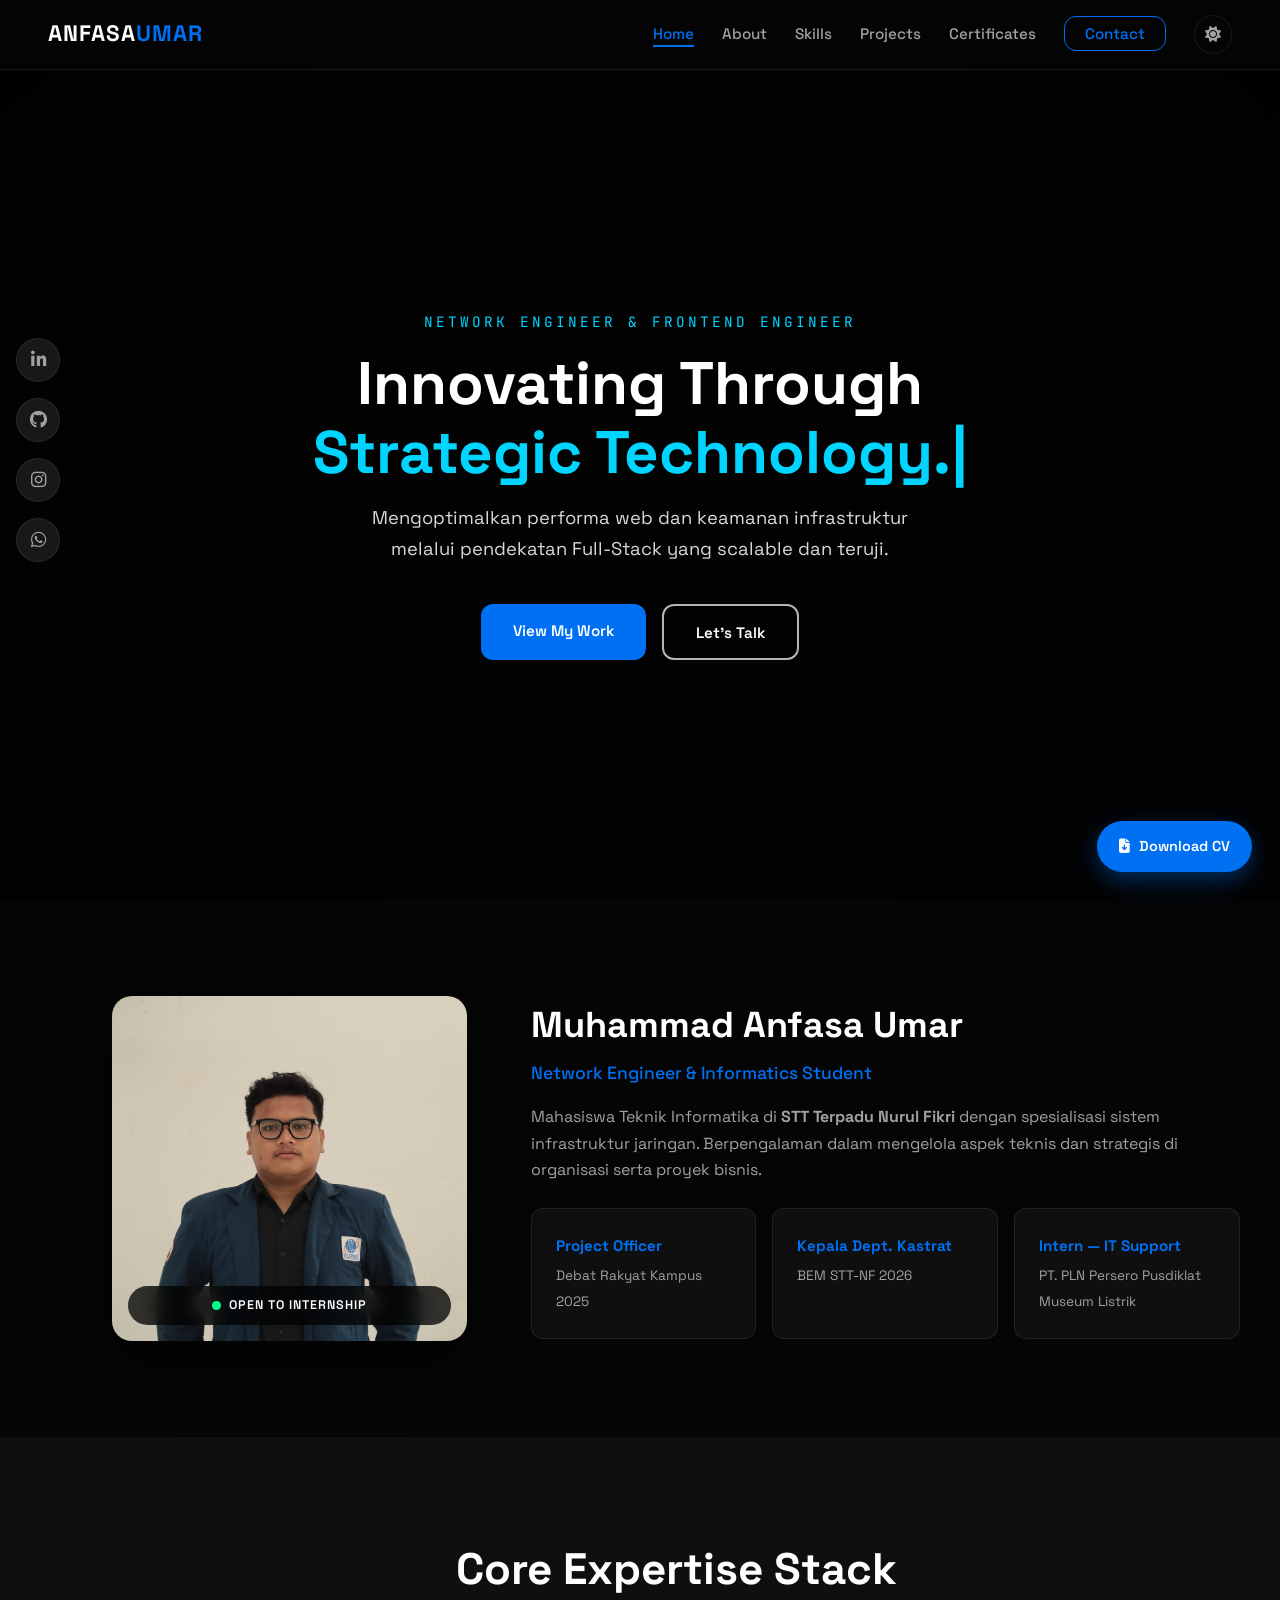
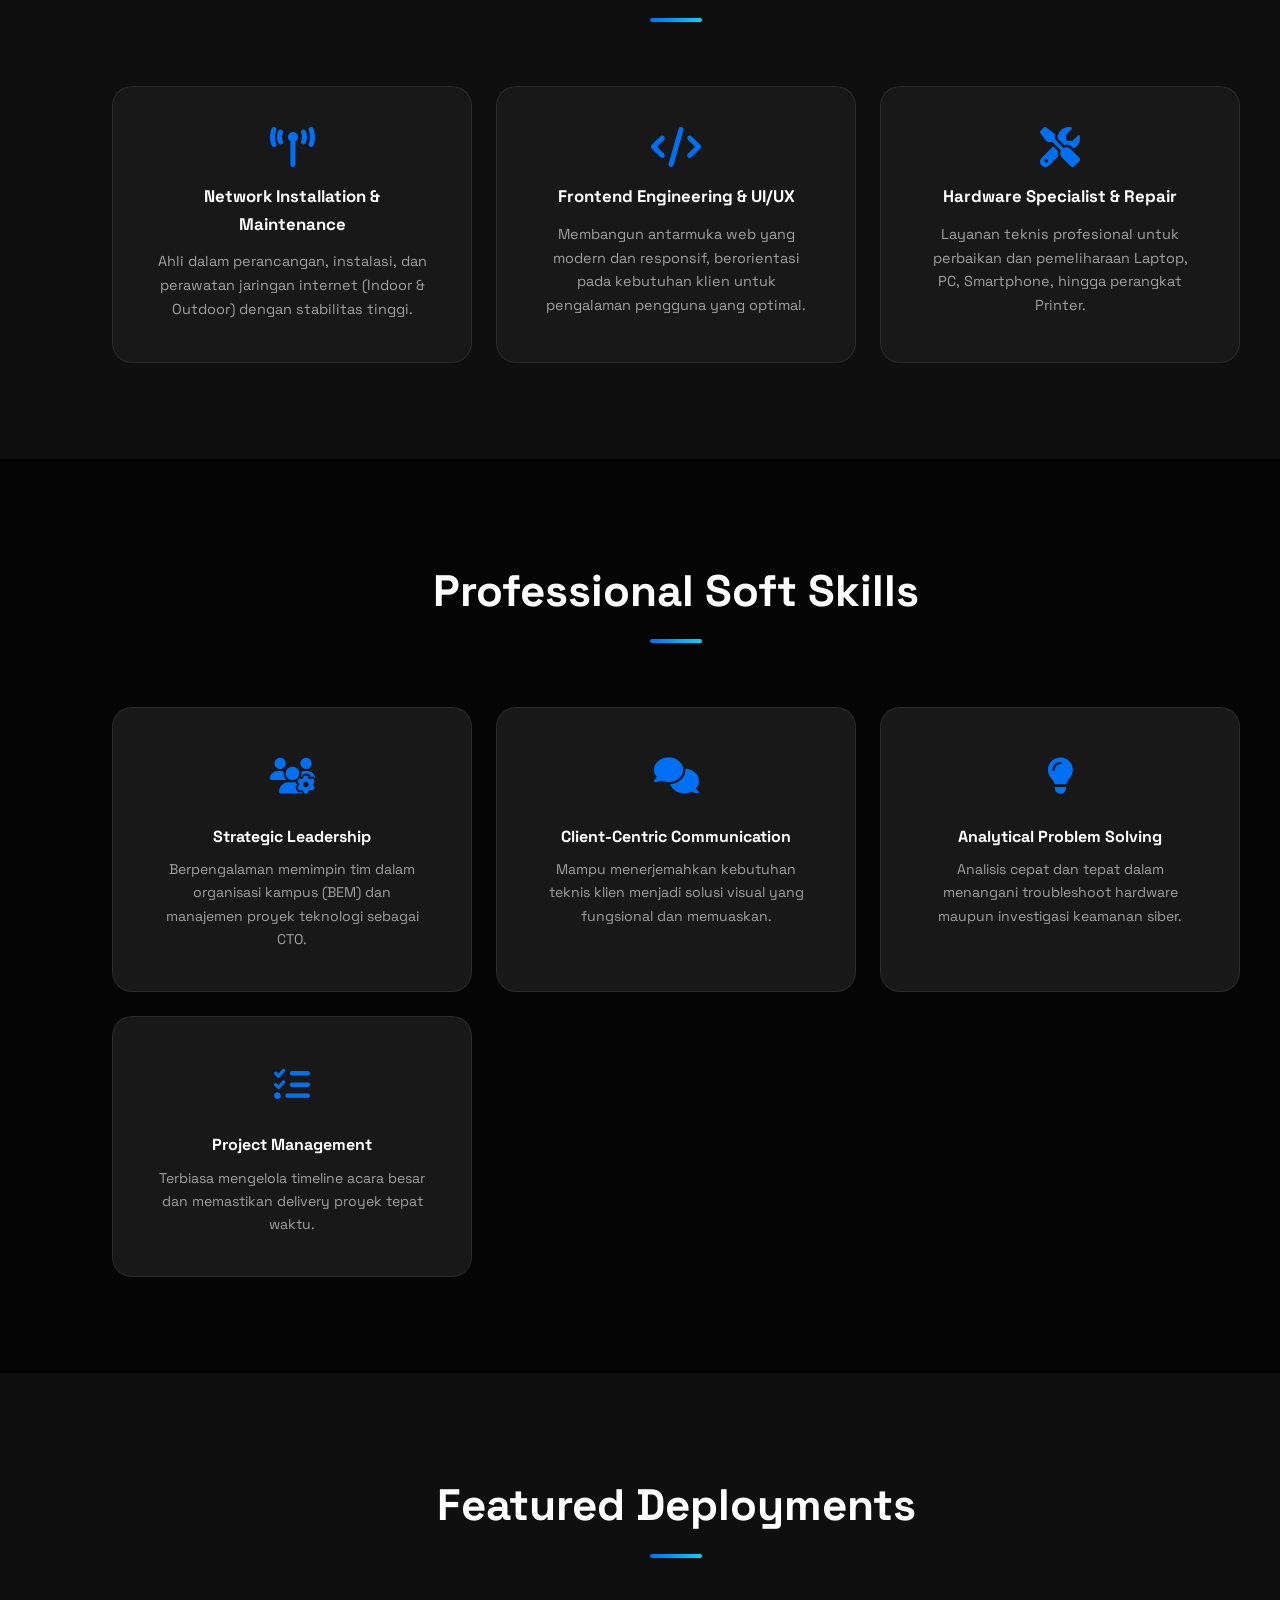
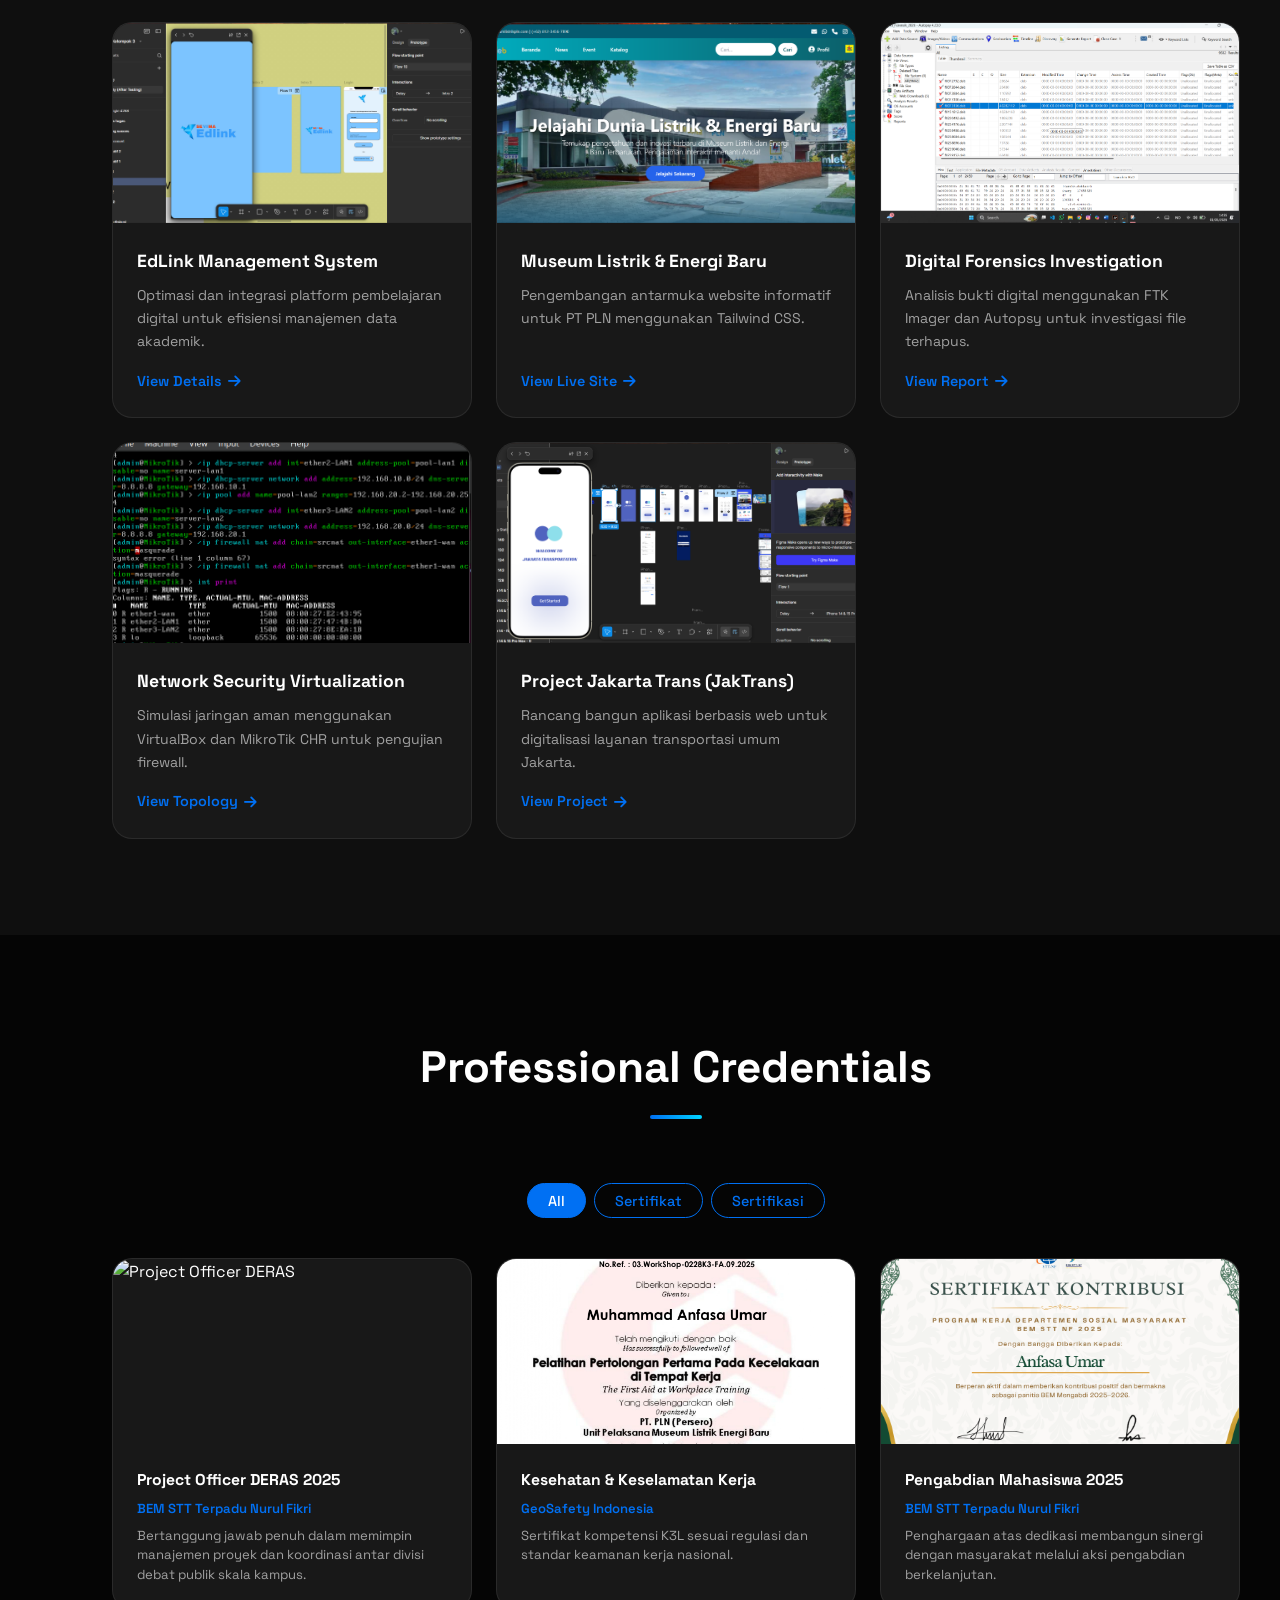
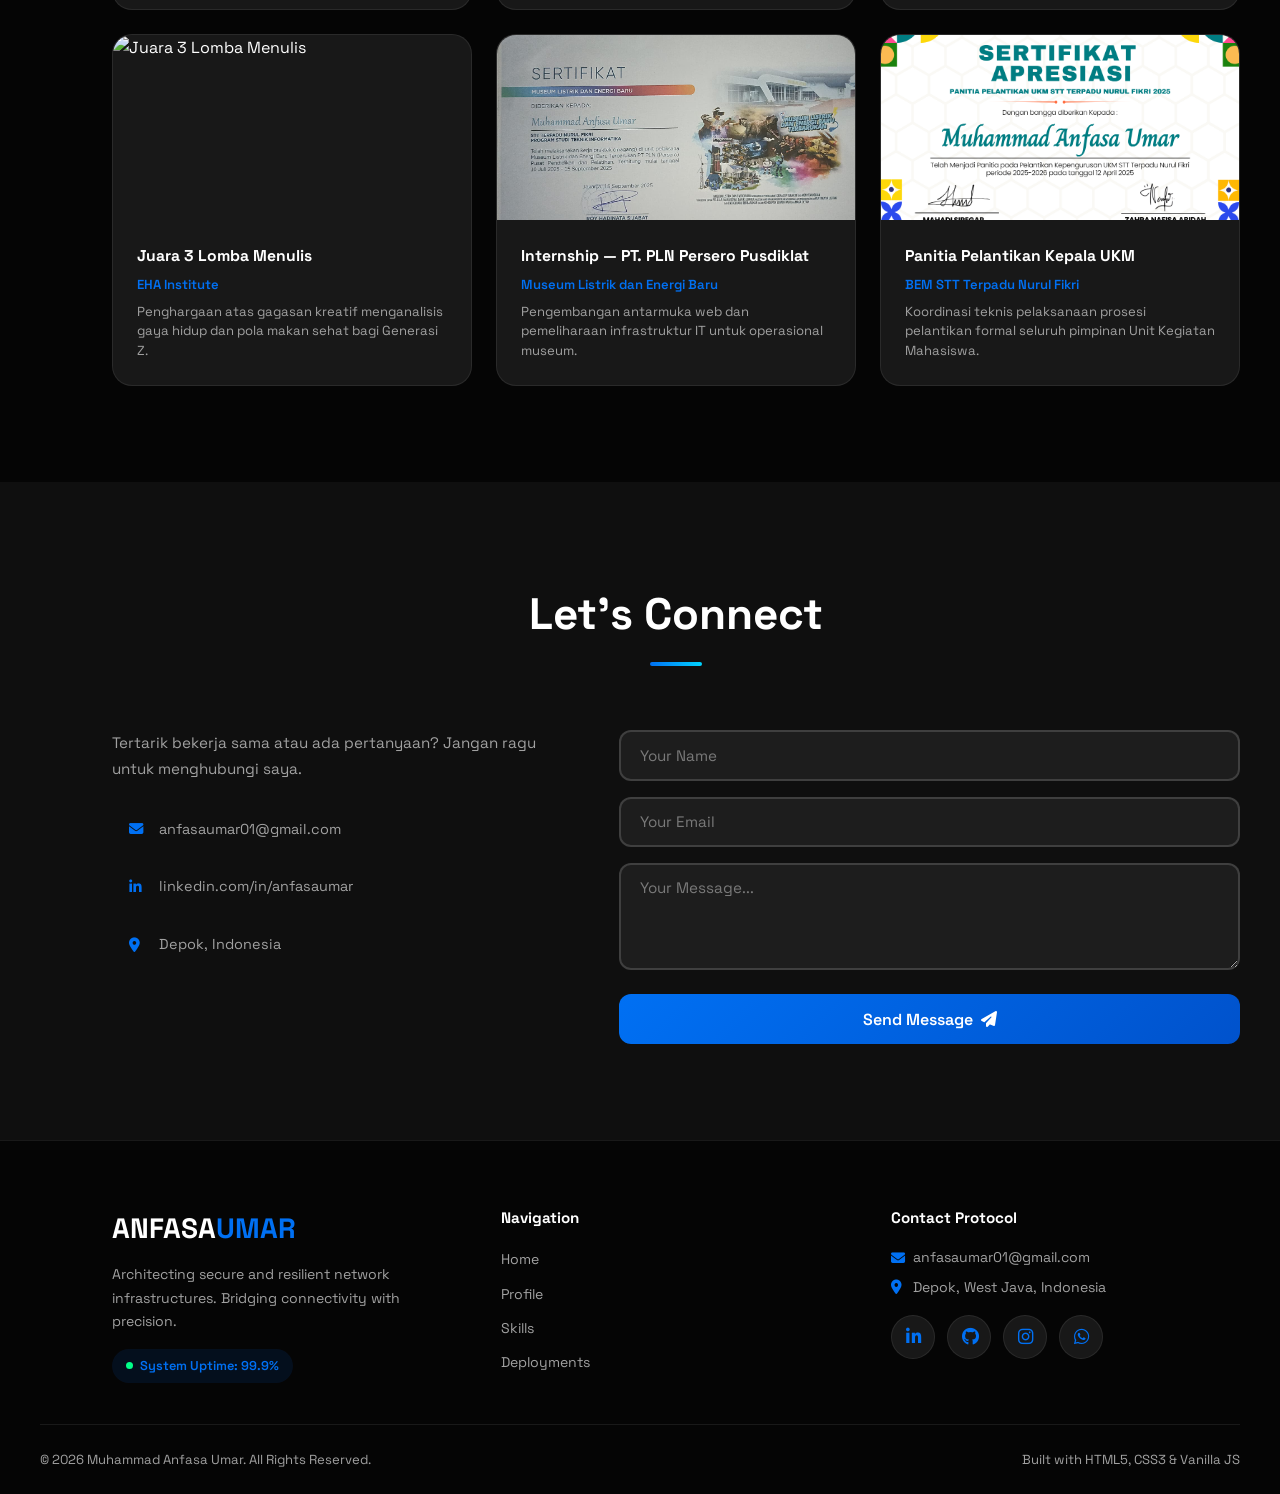
==== index.html @ 07031c78 "penyempurnaan dinamis web" ====
<!doctype html>
<html lang="id" data-theme="dark">
<head>
  <meta charset="UTF-8" />
  <meta name="viewport" content="width=device-width, initial-scale=1.0" />
  <meta name="description" content="Muhammad Anfasa Umar - Network Engineer & Frontend Engineer Portfolio" />
  <title>Anfasa Umar | Portfolio</title>
  <link rel="preconnect" href="https://fonts.googleapis.com">
  <link rel="preconnect" href="https://fonts.gstatic.com" crossorigin>
  <link href="https://fonts.googleapis.com/css2?family=Space+Grotesk:wght@300;400;500;600;700&family=JetBrains+Mono:wght@400;700&display=swap" rel="stylesheet">
  <link rel="stylesheet" href="https://cdnjs.cloudflare.com/ajax/libs/font-awesome/6.5.0/css/all.min.css" />
  <link rel="stylesheet" href="style.css" />
</head>
<body>

  <!-- Vertical Sticky Social Bar -->
  <aside class="sticky-socials" aria-label="Social Media Links">
    <a href="https://www.linkedin.com/in/anfasa-umar-b21893341" target="_blank" rel="noopener" class="s-link" aria-label="LinkedIn"><i class="fab fa-linkedin-in"></i></a>
    <a href="https://github.com/anfasaumar" target="_blank" rel="noopener" class="s-link" aria-label="GitHub"><i class="fab fa-github"></i></a>
    <a href="https://www.instagram.com/anfsumr" target="_blank" rel="noopener" class="s-link" aria-label="Instagram"><i class="fab fa-instagram"></i></a>
    <a href="https://wa.me/6289637434050" target="_blank" rel="noopener" class="s-link" aria-label="WhatsApp"><i class="fab fa-whatsapp"></i></a>
  </aside>

  <!-- Navigation -->
  <header>
    <nav id="navbar" aria-label="Main Navigation">
      <a href="#home" class="brand">ANFASA<span>UMAR</span></a>
      <button class="menu-toggle" id="mobile-menu" aria-label="Toggle menu" aria-expanded="false">
        <span class="bar"></span><span class="bar"></span><span class="bar"></span>
      </button>
      <ul class="nav-links" id="nav-links" role="list">
        <li><a href="#home" class="nav-item">Home</a></li>
        <li><a href="#about" class="nav-item">About</a></li>
        <li><a href="#expertise" class="nav-item">Skills</a></li>
        <li><a href="#projects" class="nav-item">Projects</a></li>
        <li><a href="#certifications" class="nav-item">Certificates</a></li>
        <li><a href="#contact" class="nav-item btn-connect">Contact</a></li>
        <li>
          <button id="themeToggle" class="theme-btn" aria-label="Toggle theme" title="Toggle Theme">
            <i class="fas fa-sun" id="sunIcon" aria-hidden="true"></i>
            <i class="fas fa-moon" id="moonIcon" aria-hidden="true"></i>
          </button>
        </li>
      </ul>
    </nav>
  </header>

  <!-- Hero Section -->
  <section id="home" class="hero reveal-init">
    <div class="hero-overlay"></div>
    <div class="hero-content">
      <span class="sub-title">Network Engineer & Frontend Engineer</span>
      <h1>Innovating Through <span id="typewriter" aria-live="polite"></span><span class="cursor" aria-hidden="true">|</span></h1>
      <p>Mengoptimalkan performa web dan keamanan infrastruktur melalui pendekatan Full-Stack yang scalable dan teruji.</p>
      <div class="hero-btns">
        <a href="#projects" class="btn-primary">View My Work</a>
        <a href="#contact" class="btn-outline">Let's Talk</a>
      </div>
    </div>
  </section>

  <!-- Image Preview Modal -->
  <div id="previewModal" class="modal" role="dialog" aria-modal="true" aria-label="Image Preview">
    <button class="close-modal" aria-label="Close preview">&times;</button>
    <div class="modal-inner">
      <img id="previewImage" src="" alt="" />
      <p id="previewCaption" class="modal-caption"></p>
    </div>
  </div>

  <!-- About Section -->
  <section id="about" class="about section-pad reveal-init">
    <div class="container">
      <div class="profile-grid">
        <div class="profile-img-wrap">
          <img src="foto gw .jpeg" alt="Muhammad Anfasa Umar" loading="lazy" />
          <div class="status-indicator">
            <span class="ping-wave" aria-hidden="true"></span>OPEN TO INTERNSHIP
          </div>
        </div>
        <div class="profile-info">
          <h2>Muhammad Anfasa Umar</h2>
          <h3>Network Engineer & Informatics Student</h3>
          <p>Mahasiswa Teknik Informatika di <strong>STT Terpadu Nurul Fikri</strong> dengan spesialisasi sistem infrastruktur jaringan. Berpengalaman dalam mengelola aspek teknis dan strategis di organisasi serta proyek bisnis.</p>
          <div class="stats-row">
            <div class="stat-box">
              <strong>Project Officer</strong>
              <span>Debat Rakyat Kampus 2025</span>
            </div>
            <div class="stat-box">
              <strong>Kepala Dept. Kastrat</strong>
              <span>BEM STT-NF 2026</span>
            </div>
            <div class="stat-box">
              <strong>Intern — IT Support</strong>
              <span>PT. PLN Persero Pusdiklat Museum Listrik</span>
            </div>
          </div>
        </div>
      </div>
    </div>
  </section>

  <!-- Core Skills Section -->
  <section id="expertise" class="skills-section section-pad reveal-init">
    <div class="container">
      <h2 class="section-heading">Core Expertise Stack</h2>
      <div class="card-grid">
        <div class="node">
          <i class="fas fa-tower-broadcast" aria-hidden="true"></i>
          <h4>Network Installation & Maintenance</h4>
          <p>Ahli dalam perancangan, instalasi, dan perawatan jaringan internet (Indoor & Outdoor) dengan stabilitas tinggi.</p>
        </div>
        <div class="node">
          <i class="fas fa-code" aria-hidden="true"></i>
          <h4>Frontend Engineering & UI/UX</h4>
          <p>Membangun antarmuka web yang modern dan responsif, berorientasi pada kebutuhan klien untuk pengalaman pengguna yang optimal.</p>
        </div>
        <div class="node">
          <i class="fas fa-tools" aria-hidden="true"></i>
          <h4>Hardware Specialist & Repair</h4>
          <p>Layanan teknis profesional untuk perbaikan dan pemeliharaan Laptop, PC, Smartphone, hingga perangkat Printer.</p>
        </div>
      </div>
    </div>
  </section>

  <!-- Soft Skills Section -->
  <section id="soft-skills" class="soft-skills-section section-pad reveal-init">
    <div class="container">
      <h2 class="section-heading">Professional Soft Skills</h2>
      <div class="card-grid">
        <div class="skill-card">
          <div class="skill-icon"><i class="fas fa-users-cog" aria-hidden="true"></i></div>
          <h3>Strategic Leadership</h3>
          <p>Berpengalaman memimpin tim dalam organisasi kampus (BEM) dan manajemen proyek teknologi sebagai CTO.</p>
        </div>
        <div class="skill-card">
          <div class="skill-icon"><i class="fas fa-comments" aria-hidden="true"></i></div>
          <h3>Client-Centric Communication</h3>
          <p>Mampu menerjemahkan kebutuhan teknis klien menjadi solusi visual yang fungsional dan memuaskan.</p>
        </div>
        <div class="skill-card">
          <div class="skill-icon"><i class="fas fa-lightbulb" aria-hidden="true"></i></div>
          <h3>Analytical Problem Solving</h3>
          <p>Analisis cepat dan tepat dalam menangani troubleshoot hardware maupun investigasi keamanan siber.</p>
        </div>
        <div class="skill-card">
          <div class="skill-icon"><i class="fas fa-tasks" aria-hidden="true"></i></div>
          <h3>Project Management</h3>
          <p>Terbiasa mengelola timeline acara besar dan memastikan delivery proyek tepat waktu.</p>
        </div>
      </div>
    </div>
  </section>

  <!-- Projects Section -->
  <section id="projects" class="projects section-pad reveal-init">
    <div class="container">
      <h2 class="section-heading">Featured Deployments</h2>
      <div class="project-grid">
        <article class="project-card">
          <div class="project-img-wrap">
            <img src="EdLink.png" alt="EdLink Integration System" loading="lazy" />
            <div class="project-overlay" aria-hidden="true">
              <div class="project-tags"><span>Frontend</span><span>Figma</span><span>Web Dev</span></div>
            </div>
          </div>
          <div class="project-content">
            <h3>EdLink Management System</h3>
            <p>Optimasi dan integrasi platform pembelajaran digital untuk efisiensi manajemen data akademik.</p>
            <a href="#" class="view-detail">View Details <i class="fas fa-arrow-right" aria-hidden="true"></i></a>
          </div>
        </article>
        <article class="project-card">
          <div class="project-img-wrap">
            <img src="MLEB.png" alt="Museum Listrik Energi Baru" loading="lazy" />
            <div class="project-overlay" aria-hidden="true">
              <div class="project-tags"><span>Tailwind CSS</span><span>JavaScript</span><span>Responsive</span></div>
            </div>
          </div>
          <div class="project-content">
            <h3>Museum Listrik & Energi Baru</h3>
            <p>Pengembangan antarmuka website informatif untuk PT PLN menggunakan Tailwind CSS.</p>
            <a href="#" class="view-detail">View Live Site <i class="fas fa-arrow-right" aria-hidden="true"></i></a>
          </div>
        </article>
        <article class="project-card">
          <div class="project-img-wrap">
            <img src="Autopsy.png" alt="Digital Forensics Investigation" loading="lazy" />
            <div class="project-overlay" aria-hidden="true">
              <div class="project-tags"><span>Forensics</span><span>Autopsy</span><span>Investigation</span></div>
            </div>
          </div>
          <div class="project-content">
            <h3>Digital Forensics Investigation</h3>
            <p>Analisis bukti digital menggunakan FTK Imager dan Autopsy untuk investigasi file terhapus.</p>
            <a href="#" class="view-detail">View Report <i class="fas fa-arrow-right" aria-hidden="true"></i></a>
          </div>
        </article>
        <article class="project-card">
          <div class="project-img-wrap">
            <img src="VKJ.png" alt="Network Security Virtualization" loading="lazy" />
            <div class="project-overlay" aria-hidden="true">
              <div class="project-tags"><span>MikroTik CHR</span><span>Ubuntu Server</span><span>Virtualization</span></div>
            </div>
          </div>
          <div class="project-content">
            <h3>Network Security Virtualization</h3>
            <p>Simulasi jaringan aman menggunakan VirtualBox dan MikroTik CHR untuk pengujian firewall.</p>
            <a href="#" class="view-detail">View Topology <i class="fas fa-arrow-right" aria-hidden="true"></i></a>
          </div>
        </article>
        <article class="project-card">
          <div class="project-img-wrap">
            <img src="jaktrans.png" alt="Project Jakarta Trans" loading="lazy" />
            <div class="project-overlay" aria-hidden="true">
              <div class="project-tags"><span>Frontend</span><span>Figma</span><span>Web Dev</span></div>
            </div>
          </div>
          <div class="project-content">
            <h3>Project Jakarta Trans (JakTrans)</h3>
            <p>Rancang bangun aplikasi berbasis web untuk digitalisasi layanan transportasi umum Jakarta.</p>
            <a href="#" class="view-detail">View Project <i class="fas fa-arrow-right" aria-hidden="true"></i></a>
          </div>
        </article>
      </div>
    </div>
  </section>

  <!-- Certificates Section -->
  <section id="certifications" class="certs section-pad reveal-init">
    <div class="container">
      <h2 class="section-heading">Professional Credentials</h2>
      <div class="cert-filter" role="group" aria-label="Filter certificates">
        <button class="filter-btn active" data-filter="all">All</button>
        <button class="filter-btn" data-filter="Sertifikat">Sertifikat</button>
        <button class="filter-btn" data-filter="Sertifikasi">Sertifikasi</button>
      </div>
      <div class="cert-grid">
        <article class="cert-card" data-category="Sertifikat" data-img="MUHAMMAD ANFASA UMAR (1) (1).png" data-caption="Project Officer DERAS 2025">
          <div class="cert-img-wrap"><img src="MUHAMMAD ANFASA UMAR (1) (1).png" alt="Project Officer DERAS" loading="lazy" /></div>
          <div class="cert-info">
            <h4>Project Officer DERAS 2025</h4>
            <span>BEM STT Terpadu Nurul Fikri</span>
            <p>Bertanggung jawab penuh dalam memimpin manajemen proyek dan koordinasi antar divisi debat publik skala kampus.</p>
          </div>
        </article>
        <article class="cert-card" data-category="Sertifikasi" data-img="Sertifikat.K3L_page-0001.jpg" data-caption="Kesehatan & Keselamatan Kerja">
          <div class="cert-img-wrap"><img src="Sertifikat.K3L_page-0001.jpg" alt="K3L Certificate" loading="lazy" /></div>
          <div class="cert-info">
            <h4>Kesehatan & Keselamatan Kerja</h4>
            <span>GeoSafety Indonesia</span>
            <p>Sertifikat kompetensi K3L sesuai regulasi dan standar keamanan kerja nasional.</p>
          </div>
        </article>
        <article class="cert-card" data-category="Sertifikat" data-img="Anfasa Umar.png" data-caption="Pengabdian Mahasiswa 2025">
          <div class="cert-img-wrap"><img src="Anfasa Umar.png" alt="Sertifikat Penghargaan Kastrat" loading="lazy" /></div>
          <div class="cert-info">
            <h4>Pengabdian Mahasiswa 2025</h4>
            <span>BEM STT Terpadu Nurul Fikri</span>
            <p>Penghargaan atas dedikasi membangun sinergi dengan masyarakat melalui aksi pengabdian berkelanjutan.</p>
          </div>
        </article>
        <article class="cert-card" data-category="Sertifikat" data-img="Juara 3 Esai - M. Anfasa.png" data-caption="Juara 3 Lomba Menulis">
          <div class="cert-img-wrap"><img src="Juara 3 Esai - M. Anfasa.png" alt="Juara 3 Lomba Menulis" loading="lazy" /></div>
          <div class="cert-info">
            <h4>Juara 3 Lomba Menulis</h4>
            <span>EHA Institute</span>
            <p>Penghargaan atas gagasan kreatif menganalisis gaya hidup dan pola makan sehat bagi Generasi Z.</p>
          </div>
        </article>
        <article class="cert-card" data-category="Sertifikat" data-img="Sertifikat_magang.jpg" data-caption="Internship PT. PLN Persero">
          <div class="cert-img-wrap"><img src="Sertifikat_magang.jpg" alt="Sertifikat Magang" loading="lazy" /></div>
          <div class="cert-info">
            <h4>Internship — PT. PLN Persero Pusdiklat</h4>
            <span>Museum Listrik dan Energi Baru</span>
            <p>Pengembangan antarmuka web dan pemeliharaan infrastruktur IT untuk operasional museum.</p>
          </div>
        </article>
        <article class="cert-card" data-category="Sertifikat" data-img="UMAR.png" data-caption="Panitia Pelantikan UKM">
          <div class="cert-img-wrap"><img src="UMAR.png" alt="Sertifikat UKM" loading="lazy" /></div>
          <div class="cert-info">
            <h4>Panitia Pelantikan Kepala UKM</h4>
            <span>BEM STT Terpadu Nurul Fikri</span>
            <p>Koordinasi teknis pelaksanaan prosesi pelantikan formal seluruh pimpinan Unit Kegiatan Mahasiswa.</p>
          </div>
        </article>
      </div>
    </div>
  </section>

  <!-- Contact Section -->
  <section id="contact" class="contact-section section-pad reveal-init">
    <div class="container">
      <h2 class="section-heading">Let's Connect</h2>
      <div class="contact-grid">
        <div class="contact-info">
          <p class="contact-intro">Tertarik bekerja sama atau ada pertanyaan? Jangan ragu untuk menghubungi saya.</p>
          <div class="contact-details">
            <a href="mailto:anfasaumar01@gmail.com" class="contact-item">
              <i class="fas fa-envelope" aria-hidden="true"></i>
              <span>anfasaumar01@gmail.com</span>
            </a>
            <a href="https://linkedin.com/in/anfasaumar" class="contact-item" target="_blank" rel="noopener">
              <i class="fab fa-linkedin-in" aria-hidden="true"></i>
              <span>linkedin.com/in/anfasaumar</span>
            </a>
            <div class="contact-item">
              <i class="fas fa-map-marker-alt" aria-hidden="true"></i>
              <span>Depok, Indonesia</span>
            </div>
          </div>
        </div>
        <form action="https://formspree.io/f/mrejredn" method="POST" class="contact-form" novalidate>
          <div class="form-field">
            <input type="text" name="name" placeholder="Your Name" required autocomplete="name" />
          </div>
          <div class="form-field">
            <input type="email" name="email" placeholder="Your Email" required autocomplete="email" />
          </div>
          <div class="form-field">
            <textarea name="message" placeholder="Your Message..." rows="4" required></textarea>
          </div>
          <button type="submit" class="form-submit">
            <span>Send Message</span>
            <i class="fas fa-paper-plane" aria-hidden="true"></i>
          </button>
        </form>
      </div>
    </div>
  </section>

  <!-- Floating CV Button -->
  <a href="cv.jpg" download="Anfasa-Umar-CV.pdf" class="floating-cv" aria-label="Download CV">
    <i class="fas fa-file-download" aria-hidden="true"></i>
    <span>Download CV</span>
  </a>

  <!-- Footer -->
  <footer class="main-footer">
    <div class="footer-inner container">
      <div class="footer-brand">
        <div class="logo">ANFASA<span>UMAR</span></div>
        <p>Architecting secure and resilient network infrastructures. Bridging connectivity with precision.</p>
        <div class="system-uptime">
          <span class="status-dot" aria-hidden="true"></span>System Uptime: 99.9%
        </div>
      </div>
      <nav class="footer-nav" aria-label="Footer Navigation">
        <h4>Navigation</h4>
        <ul>
          <li><a href="#home">Home</a></li>
          <li><a href="#about">Profile</a></li>
          <li><a href="#expertise">Skills</a></li>
          <li><a href="#projects">Deployments</a></li>
        </ul>
      </nav>
      <div class="footer-contact">
        <h4>Contact Protocol</h4>
        <p><i class="fas fa-envelope" aria-hidden="true"></i> anfasaumar01@gmail.com</p>
        <p><i class="fas fa-map-marker-alt" aria-hidden="true"></i> Depok, West Java, Indonesia</p>
        <div class="footer-socials">
          <a href="https://linkedin.com/in/anfasaumar" class="s-link" aria-label="LinkedIn"><i class="fab fa-linkedin-in"></i></a>
          <a href="https://github.com/anfasaumar" class="s-link" aria-label="GitHub"><i class="fab fa-github"></i></a>
          <a href="https://instagram.com/anfsumr" class="s-link" aria-label="Instagram"><i class="fab fa-instagram"></i></a>
          <a href="https://wa.me/6289637434050" class="s-link" aria-label="WhatsApp"><i class="fab fa-whatsapp"></i></a>
        </div>
      </div>
    </div>
    <div class="footer-bottom">
      <p>&copy; 2026 Muhammad Anfasa Umar. All Rights Reserved.</p>
      <p class="tech-stack-info">Built with HTML5, CSS3 &amp; Vanilla JS</p>
    </div>
  </footer>

  <script src="script.js"></script>
</body>
</html>
---- style.css ----
/* ============================================
   Muhammad Anfasa Umar — Portfolio Stylesheet
   Optimized & Fully Responsive
   ============================================ */

/* === CSS Custom Properties === */
:root {
  /* Colors */
  --clr-primary:    #0070f3;
  --clr-accent:     #00d4ff;
  --clr-success:    #00ff88;

  /* Dark theme (default) */
  --bg-base:        #050505;
  --bg-surface:     #0f0f0f;
  --bg-card:        #181818;
  --txt-primary:    #ffffff;
  --txt-secondary:  #a1a1a1;
  --border:         rgba(255,255,255,0.08);
  --shadow:         0 20px 60px rgba(0,0,0,0.5);

  /* Contact form */
  --input-bg:       rgba(255,255,255,0.06);
  --input-border:   rgba(255,255,255,0.15);
  --input-focus:    rgba(0,112,243,0.3);

  /* Spacing scale */
  --sp-xs:  0.5rem;
  --sp-sm:  1rem;
  --sp-md:  1.5rem;
  --sp-lg:  2.5rem;
  --sp-xl:  4rem;
  --sp-2xl: 6rem;

  /* Other */
  --radius:     12px;
  --radius-lg:  20px;
  --ease:       cubic-bezier(0.4, 0, 0.2, 1);
  --trans:      0.3s var(--ease);
  --nav-h:      70px;
}

/* Light Theme */
[data-theme="light"] {
  --bg-base:       #ffffff;
  --bg-surface:    #f4f6f9;
  --bg-card:       #ffffff;
  --txt-primary:   #111111;
  --txt-secondary: #555555;
  --border:        rgba(0,0,0,0.08);
  --shadow:        0 10px 40px rgba(0,0,0,0.1);
  --input-bg:      #f8f9fa;
  --input-border:  #d0d7de;
  --input-focus:   rgba(0,112,243,0.15);
  --clr-accent:    #0056b3;
}

/* === Reset === */
*, *::before, *::after { margin: 0; padding: 0; box-sizing: border-box; }

html { scroll-behavior: smooth; }

body {
  background: var(--bg-base);
  color: var(--txt-primary);
  font-family: 'Space Grotesk', -apple-system, BlinkMacSystemFont, sans-serif;
  line-height: 1.65;
  transition: background var(--trans), color var(--trans);
  overflow-x: hidden;
}

img { display: block; max-width: 100%; height: auto; }
a  { text-decoration: none; color: inherit; }
ul { list-style: none; }
button { font-family: inherit; }

/* === Utility === */

/* Sosial bar kiri lebar ~2.75rem + gap 1rem dari tepi = ~4.5rem total.
   Beri padding-left pada semua konten agar tidak tertutup. */
:root { --social-bar-w: 4.5rem; }

.container {
  width: min(1200px, 100% - 2rem);
  margin-inline: auto;
  /* Geser konten ke kanan agar tidak ditimpa sticky social bar (desktop) */
  padding-left: var(--social-bar-w);
}

.section-pad {
  padding-block: var(--sp-2xl);
}

/* Reveal animation */
.reveal-init {
  opacity: 0;
  transform: translateY(28px);
  transition: opacity 0.6s var(--ease), transform 0.6s var(--ease);
}
.reveal-init.visible {
  opacity: 1;
  transform: translateY(0);
}

/* Section Heading */
.section-heading {
  text-align: center;
  font-size: clamp(1.75rem, 4vw, 2.75rem);
  font-weight: 700;
  margin-bottom: var(--sp-xl);
  position: relative;
}
.section-heading::after {
  content: '';
  display: block;
  width: 52px;
  height: 4px;
  background: linear-gradient(90deg, var(--clr-primary), var(--clr-accent));
  margin: 0.75rem auto 0;
  border-radius: 2px;
}

/* Card grid shared by skills sections */
.card-grid {
  display: grid;
  grid-template-columns: repeat(auto-fit, minmax(min(280px, 100%), 1fr));
  gap: var(--sp-md);
}

/* === Sticky Social Bar === */
.sticky-socials {
  position: fixed;
  left: 1rem;
  top: 50%;
  transform: translateY(-50%);
  display: flex;
  flex-direction: column;
  gap: var(--sp-sm);
  z-index: 900;
}

.s-link {
  width: 2.75rem;
  height: 2.75rem;
  border-radius: 50%;
  display: grid;
  place-items: center;
  font-size: 1.1rem;
  background: var(--bg-card);
  border: 1px solid var(--border);
  color: var(--txt-secondary);
  transition: var(--trans);
}
.s-link:hover {
  transform: translateX(6px);
  color: #fff;
  border-color: transparent;
}
.s-link:hover:nth-child(1) { background: #0077b5; }
.s-link:hover:nth-child(2) { background: #24292e; }
.s-link:hover:nth-child(3) { background: #e4405f; }
.s-link:hover:nth-child(4) { background: #25d366; }

/* === Navigation === */
header {
  position: fixed;
  width: 100%;
  top: 0;
  z-index: 1000;
}

#navbar {
  display: flex;
  justify-content: space-between;
  align-items: center;
  padding: 0 clamp(1rem, 5vw, 3rem);
  height: var(--nav-h);
  background: rgba(5,5,5,0.92);
  backdrop-filter: blur(20px);
  -webkit-backdrop-filter: blur(20px);
  border-bottom: 1px solid var(--border);
  transition: background var(--trans), box-shadow var(--trans), height var(--trans);
}

[data-theme="light"] #navbar {
  background: rgba(255,255,255,0.92);
}

#navbar.scrolled {
  height: 60px;
  box-shadow: 0 4px 30px rgba(0,0,0,0.15);
}

.brand {
  font-size: 1.4rem;
  font-weight: 800;
  letter-spacing: 1px;
  color: var(--txt-primary);
}
.brand span { color: var(--clr-primary); }

.nav-links {
  display: flex;
  align-items: center;
  gap: 1.75rem;
}

.nav-item {
  color: var(--txt-secondary);
  font-weight: 500;
  font-size: 0.95rem;
  position: relative;
  transition: color var(--trans);
}
.nav-item::after {
  content: '';
  position: absolute;
  width: 0;
  height: 2px;
  left: 0;
  bottom: -4px;
  background: var(--clr-primary);
  transition: width var(--trans);
}
.nav-item:hover, .nav-item.active { color: var(--clr-primary); }
.nav-item:hover::after, .nav-item.active::after { width: 100%; }

.btn-connect {
  border: 1.5px solid var(--clr-primary);
  padding: 0.45rem 1.25rem;
  border-radius: var(--radius);
  color: var(--clr-primary) !important;
}
.btn-connect:hover, .btn-connect.active {
  background: var(--clr-primary);
  color: #fff !important;
}
.btn-connect::after { display: none; }

/* Theme toggle */
.theme-btn {
  background: transparent;
  border: 1.5px solid var(--border);
  color: var(--txt-secondary);
  width: 2.4rem;
  height: 2.4rem;
  border-radius: 50%;
  cursor: pointer;
  display: grid;
  place-items: center;
  font-size: 1rem;
  transition: var(--trans);
}
.theme-btn:hover {
  background: var(--clr-primary);
  color: #fff;
  border-color: var(--clr-primary);
  transform: rotate(180deg);
}

/* Mobile menu toggle */
.menu-toggle {
  display: none;
  flex-direction: column;
  cursor: pointer;
  background: transparent;
  border: none;
  gap: 5px;
  padding: 4px;
}
.bar {
  width: 24px;
  height: 2px;
  background: var(--txt-primary);
  border-radius: 2px;
  transition: var(--trans);
}
.menu-toggle.active .bar:nth-child(1) { transform: translateY(7px) rotate(45deg); }
.menu-toggle.active .bar:nth-child(2) { opacity: 0; }
.menu-toggle.active .bar:nth-child(3) { transform: translateY(-7px) rotate(-45deg); }

/* === Hero Section === */
.hero {
  min-height: 100svh;
  display: flex;
  align-items: center;
  justify-content: center;
  text-align: center;
  position: relative;
  background: linear-gradient(rgba(0,0,0,0.65), rgba(0,0,0,0.45)),
              url('https://images.unsplash.com/photo-1558494949-ef010cbdcc31?auto=format&fit=crop&w=1600&q=80')
              center/cover no-repeat;
  padding-top: var(--nav-h);
}

.hero-overlay {
  position: absolute;
  inset: 0;
  background: radial-gradient(ellipse at center, transparent 40%, rgba(0,0,0,0.5));
  pointer-events: none;
}

.hero-content {
  position: relative;
  max-width: 780px;
  padding-inline: var(--sp-md);
  padding-block: var(--sp-xl);
}

.sub-title {
  display: block;
  color: var(--clr-accent);
  font-family: 'JetBrains Mono', monospace;
  font-size: clamp(0.7rem, 2vw, 0.9rem);
  letter-spacing: 3px;
  text-transform: uppercase;
  margin-bottom: var(--sp-sm);
}

.hero-content h1 {
  font-size: clamp(2rem, 6vw, 3.75rem);
  font-weight: 700;
  line-height: 1.15;
  margin-bottom: var(--sp-sm);
  color: #fff;
}

#typewriter { color: var(--clr-accent); }

.cursor {
  display: inline-block;
  color: var(--clr-accent);
  animation: blink 0.75s step-end infinite;
  margin-left: 1px;
}
@keyframes blink { 0%,100%{opacity:1} 50%{opacity:0} }

.hero-content p {
  font-size: clamp(0.95rem, 2.5vw, 1.15rem);
  color: rgba(255,255,255,0.85);
  margin-bottom: var(--sp-lg);
  max-width: 560px;
  margin-inline: auto;
}

.hero-btns {
  display: flex;
  gap: var(--sp-sm);
  justify-content: center;
  flex-wrap: wrap;
}

.btn-primary, .btn-outline {
  padding: 0.85rem 2rem;
  font-weight: 600;
  font-size: 0.95rem;
  border-radius: var(--radius);
  transition: var(--trans);
}
.btn-primary {
  background: var(--clr-primary);
  color: #fff;
}
.btn-primary:hover {
  transform: translateY(-3px);
  box-shadow: 0 12px 30px rgba(0,112,243,0.45);
}
.btn-outline {
  border: 2px solid rgba(255,255,255,0.7);
  color: #fff;
}
.btn-outline:hover {
  background: rgba(255,255,255,0.15);
  border-color: #fff;
}

/* === About === */
.about { background: var(--bg-base); }

.profile-grid {
  display: grid;
  grid-template-columns: 1fr 2fr;
  gap: clamp(2rem, 5vw, 4rem);
  align-items: start;
}

.profile-img-wrap {
  position: relative;
}
.profile-img-wrap img {
  width: 100%;
  border-radius: var(--radius-lg);
  box-shadow: var(--shadow);
}

.status-indicator {
  position: absolute;
  bottom: 1rem;
  left: 1rem;
  right: 1rem;
  background: rgba(0,0,0,0.75);
  backdrop-filter: blur(10px);
  color: #fff;
  padding: 0.6rem 1rem;
  border-radius: 25px;
  font-size: 0.78rem;
  font-weight: 600;
  letter-spacing: 1px;
  display: flex;
  align-items: center;
  justify-content: center;
  gap: 0.5rem;
}

.ping-wave {
  width: 9px;
  height: 9px;
  background: var(--clr-success);
  border-radius: 50%;
  flex-shrink: 0;
  animation: ping 2s ease-in-out infinite;
}
@keyframes ping {
  0%   { box-shadow: 0 0 0 0 rgba(0,255,136,0.7); }
  70%  { box-shadow: 0 0 0 10px rgba(0,255,136,0); }
  100% { box-shadow: 0 0 0 0 rgba(0,255,136,0); }
}

.profile-info h2 {
  font-size: clamp(1.5rem, 3vw, 2.25rem);
  font-weight: 700;
  margin-bottom: 0.25rem;
}
.profile-info h3 {
  color: var(--clr-primary);
  font-weight: 500;
  font-size: clamp(0.9rem, 2vw, 1.1rem);
  margin-bottom: var(--sp-sm);
}
.profile-info > p {
  color: var(--txt-secondary);
  margin-bottom: var(--sp-md);
}

.stats-row {
  display: grid;
  grid-template-columns: repeat(auto-fit, minmax(min(180px,100%), 1fr));
  gap: var(--sp-sm);
  margin-top: var(--sp-md);
}

.stat-box {
  background: var(--bg-surface);
  padding: var(--sp-md);
  border-radius: var(--radius);
  border: 1px solid var(--border);
  transition: var(--trans);
}
.stat-box:hover {
  transform: translateY(-4px);
  border-color: var(--clr-primary);
}
.stat-box strong {
  color: var(--clr-primary);
  font-size: 0.95rem;
  display: block;
  margin-bottom: 0.25rem;
}
.stat-box span {
  color: var(--txt-secondary);
  font-size: 0.85rem;
}

/* === Skills === */
.skills-section { background: var(--bg-surface); }

.node {
  background: var(--bg-card);
  padding: var(--sp-lg);
  border-radius: var(--radius-lg);
  border: 1px solid var(--border);
  text-align: center;
  transition: var(--trans);
}
.node:hover {
  transform: translateY(-8px);
  border-color: var(--clr-primary);
  box-shadow: var(--shadow);
}
.node i {
  font-size: 2.5rem;
  color: var(--clr-primary);
  margin-bottom: var(--sp-sm);
  display: block;
}
.node h4 {
  margin-bottom: 0.75rem;
  font-size: 1.05rem;
}
.node p {
  color: var(--txt-secondary);
  font-size: 0.9rem;
}

/* === Soft Skills === */
.soft-skills-section { background: var(--bg-base); }

.skill-card {
  background: var(--bg-card);
  padding: var(--sp-lg);
  border-radius: var(--radius-lg);
  border: 1px solid var(--border);
  text-align: center;
  transition: var(--trans);
}
.skill-card:hover {
  transform: translateY(-8px);
  border-color: var(--clr-primary);
  box-shadow: var(--shadow);
}
.skill-icon {
  font-size: 2.25rem;
  color: var(--clr-primary);
  margin-bottom: var(--sp-sm);
}
.skill-card h3 {
  font-size: 1rem;
  margin-bottom: 0.5rem;
}
.skill-card p {
  color: var(--txt-secondary);
  font-size: 0.88rem;
}

/* === Projects === */
.projects { background: var(--bg-surface); }

.project-grid {
  display: grid;
  grid-template-columns: repeat(auto-fill, minmax(min(300px, 100%), 1fr));
  gap: var(--sp-md);
}

.project-card {
  background: var(--bg-card);
  border-radius: var(--radius-lg);
  overflow: hidden;
  border: 1px solid var(--border);
  display: flex;
  flex-direction: column;
  transition: var(--trans);
}
.project-card:hover {
  transform: translateY(-8px);
  border-color: var(--clr-primary);
  box-shadow: var(--shadow);
}

.project-img-wrap {
  height: 200px;
  position: relative;
  overflow: hidden;
}
.project-img-wrap img {
  width: 100%;
  height: 100%;
  object-fit: cover;
  transition: transform var(--trans);
}
.project-card:hover .project-img-wrap img { transform: scale(1.05); }

.project-overlay {
  position: absolute;
  inset: 0;
  background: rgba(0,112,243,0.88);
  display: grid;
  place-items: center;
  opacity: 0;
  transition: opacity var(--trans);
}
.project-card:hover .project-overlay { opacity: 1; }

.project-tags {
  display: flex;
  flex-wrap: wrap;
  gap: 0.4rem;
  justify-content: center;
  padding: 1rem;
}
.project-tags span {
  background: rgba(255,255,255,0.2);
  color: #fff;
  padding: 0.25rem 0.65rem;
  border-radius: 20px;
  font-size: 0.72rem;
  font-weight: 600;
  border: 1px solid rgba(255,255,255,0.3);
}

.project-content {
  padding: var(--sp-md);
  flex: 1;
  display: flex;
  flex-direction: column;
}
.project-content h3 {
  font-size: 1.1rem;
  margin-bottom: 0.5rem;
}
.project-content p {
  color: var(--txt-secondary);
  font-size: 0.88rem;
  flex: 1;
}
.view-detail {
  color: var(--clr-primary);
  font-weight: 600;
  font-size: 0.9rem;
  display: flex;
  align-items: center;
  gap: 0.4rem;
  margin-top: var(--sp-sm);
  transition: gap var(--trans);
}
.view-detail:hover { gap: 0.75rem; }

/* === Certificates === */
.certs { background: var(--bg-base); }

.cert-filter {
  display: flex;
  flex-wrap: wrap;
  gap: 0.5rem;
  justify-content: center;
  margin-bottom: var(--sp-lg);
}
.filter-btn {
  background: transparent;
  border: 1.5px solid var(--clr-primary);
  color: var(--clr-primary);
  padding: 0.45rem 1.25rem;
  border-radius: 25px;
  cursor: pointer;
  font-size: 0.9rem;
  font-weight: 500;
  transition: var(--trans);
}
.filter-btn.active, .filter-btn:hover {
  background: var(--clr-primary);
  color: #fff;
}

.cert-grid {
  display: grid;
  grid-template-columns: repeat(auto-fill, minmax(min(280px, 100%), 1fr));
  gap: var(--sp-md);
}

.cert-card {
  background: var(--bg-card);
  border-radius: var(--radius-lg);
  overflow: hidden;
  border: 1px solid var(--border);
  cursor: pointer;
  transition: var(--trans);
}
.cert-card:hover {
  transform: translateY(-6px);
  border-color: var(--clr-primary);
  box-shadow: var(--shadow);
}

.cert-img-wrap {
  height: 185px;
  overflow: hidden;
}
.cert-img-wrap img {
  width: 100%;
  height: 100%;
  object-fit: cover;
  transition: transform var(--trans);
}
.cert-card:hover .cert-img-wrap img { transform: scale(1.04); }

.cert-info {
  padding: var(--sp-md);
}
.cert-info h4 { font-size: 0.98rem; margin-bottom: 0.25rem; }
.cert-info span {
  color: var(--clr-primary);
  font-size: 0.82rem;
  font-weight: 600;
  display: block;
  margin-bottom: 0.4rem;
}
.cert-info p {
  color: var(--txt-secondary);
  font-size: 0.82rem;
  line-height: 1.5;
}

/* === Contact === */
.contact-section { background: var(--bg-surface); }

.contact-grid {
  display: grid;
  grid-template-columns: 1fr 1.4fr;
  gap: clamp(2rem, 5vw, 4rem);
  align-items: start;
}

.contact-intro {
  color: var(--txt-secondary);
  margin-bottom: var(--sp-md);
  font-size: 0.95rem;
}

.contact-details {
  display: flex;
  flex-direction: column;
  gap: 0.5rem;
}

.contact-item {
  display: flex;
  align-items: center;
  gap: 0.75rem;
  padding: 0.75rem 1rem;
  border-radius: var(--radius);
  color: var(--txt-secondary);
  font-size: 0.9rem;
  transition: var(--trans);
  border: 1px solid transparent;
}
.contact-item:hover {
  color: var(--clr-primary);
  background: var(--bg-card);
  border-color: var(--border);
  transform: translateX(4px);
}
.contact-item i {
  width: 18px;
  color: var(--clr-primary);
  flex-shrink: 0;
}

.contact-form {
  display: flex;
  flex-direction: column;
  gap: var(--sp-sm);
}
.form-field input,
.form-field textarea {
  width: 100%;
  padding: 0.85rem 1.15rem;
  border: 2px solid var(--input-border);
  border-radius: var(--radius);
  background: var(--input-bg);
  color: var(--txt-primary);
  font-family: inherit;
  font-size: 0.95rem;
  transition: var(--trans);
}
.form-field input::placeholder,
.form-field textarea::placeholder { color: var(--txt-secondary); opacity: 0.7; }
.form-field input:focus,
.form-field textarea:focus {
  outline: none;
  border-color: var(--clr-primary);
  box-shadow: 0 0 0 3px var(--input-focus);
}
.form-field textarea { resize: vertical; min-height: 100px; }

.form-submit {
  padding: 0.9rem 1.75rem;
  background: linear-gradient(135deg, var(--clr-primary), #0052cc);
  color: #fff;
  border: none;
  border-radius: var(--radius);
  font-size: 1rem;
  font-weight: 600;
  cursor: pointer;
  display: flex;
  align-items: center;
  justify-content: center;
  gap: 0.5rem;
  transition: var(--trans);
}
.form-submit:hover {
  transform: translateY(-2px);
  box-shadow: 0 12px 30px rgba(0,112,243,0.35);
}
.form-submit:disabled { opacity: 0.6; cursor: not-allowed; transform: none; }

/* === Floating CV === */
.floating-cv {
  position: fixed;
  bottom: 1.75rem;
  right: 1.75rem;
  z-index: 1000;
  background: var(--clr-primary);
  color: #fff;
  padding: 0.85rem 1.35rem;
  border-radius: 50px;
  display: flex;
  align-items: center;
  gap: 0.6rem;
  font-weight: 600;
  font-size: 0.9rem;
  box-shadow: 0 8px 24px rgba(0,112,243,0.4);
  transition: var(--trans);
}
.floating-cv:hover {
  transform: translateY(-4px);
  box-shadow: 0 14px 35px rgba(0,112,243,0.55);
}

/* === Modal === */
.modal {
  display: none;
  position: fixed;
  inset: 0;
  background: rgba(0,0,0,0.88);
  backdrop-filter: blur(12px);
  z-index: 9999;
  place-items: center;
  padding: var(--sp-md);
}
.modal.active { display: grid; }

.modal-inner {
  display: flex;
  flex-direction: column;
  align-items: center;
  max-width: 90vw;
}
.modal-inner img {
  max-height: 80vh;
  border-radius: var(--radius-lg);
  box-shadow: 0 30px 80px rgba(0,0,0,0.8);
  border: 2px solid var(--clr-primary);
  object-fit: contain;
}
.modal-caption {
  color: #fff;
  margin-top: var(--sp-sm);
  font-size: 1rem;
  font-weight: 600;
  text-align: center;
}

.close-modal {
  position: fixed;
  top: 1.5rem;
  right: 2rem;
  background: transparent;
  border: none;
  color: rgba(255,255,255,0.7);
  font-size: 2.5rem;
  cursor: pointer;
  line-height: 1;
  transition: color var(--trans);
  z-index: 10000;
}
.close-modal:hover { color: #fff; }

/* === Footer === */
.main-footer {
  background: var(--bg-base);
  border-top: 1px solid var(--border);
  padding-block: var(--sp-xl) var(--sp-md);
}

.footer-inner {
  display: grid;
  grid-template-columns: repeat(auto-fit, minmax(min(220px, 100%), 1fr));
  gap: var(--sp-lg);
  margin-bottom: var(--sp-lg);
}

.footer-brand .logo {
  font-size: 1.75rem;
  font-weight: 800;
  margin-bottom: 0.75rem;
}
.footer-brand .logo span { color: var(--clr-primary); }
.footer-brand p {
  color: var(--txt-secondary);
  font-size: 0.88rem;
  margin-bottom: var(--sp-sm);
}

.system-uptime {
  display: inline-flex;
  align-items: center;
  gap: 0.4rem;
  background: rgba(0,112,243,0.1);
  color: var(--clr-primary);
  padding: 0.4rem 0.9rem;
  border-radius: 20px;
  font-size: 0.8rem;
  font-weight: 600;
}
.status-dot {
  width: 7px;
  height: 7px;
  background: var(--clr-success);
  border-radius: 50%;
  animation: ping 2s ease-in-out infinite;
}

.footer-nav h4,
.footer-contact h4 {
  color: var(--txt-primary);
  font-size: 0.95rem;
  margin-bottom: var(--sp-sm);
}
.footer-nav ul li { margin-bottom: 0.5rem; }
.footer-nav a {
  color: var(--txt-secondary);
  font-size: 0.88rem;
  transition: var(--trans);
}
.footer-nav a:hover {
  color: var(--clr-primary);
  padding-left: 4px;
}

.footer-contact p {
  color: var(--txt-secondary);
  font-size: 0.88rem;
  margin-bottom: 0.4rem;
  display: flex;
  align-items: center;
  gap: 0.5rem;
}
.footer-contact i { color: var(--clr-primary); width: 14px; }

.footer-socials {
  display: flex;
  gap: 0.75rem;
  margin-top: var(--sp-sm);
  flex-wrap: wrap;
}

.footer-bottom {
  border-top: 1px solid var(--border);
  padding-top: var(--sp-md);
  display: flex;
  justify-content: space-between;
  align-items: center;
  flex-wrap: wrap;
  gap: 0.5rem;
  width: min(1200px, 100% - 2rem);
  margin-inline: auto;
}
.footer-bottom p { color: var(--txt-secondary); font-size: 0.82rem; }

/* === Scrollbar === */
::-webkit-scrollbar { width: 6px; }
::-webkit-scrollbar-track { background: var(--bg-surface); }
::-webkit-scrollbar-thumb { background: var(--clr-primary); border-radius: 3px; }

/* ============================================================
   RESPONSIVE BREAKPOINTS
   ============================================================ */

/* Tablet and below (≤992px) */
@media (max-width: 992px) {
  .menu-toggle { display: flex; }

  .nav-links {
    position: fixed;
    inset: var(--nav-h) 0 0 0;
    flex-direction: column;
    justify-content: flex-start;
    align-items: center;
    gap: 0;
    background: rgba(5,5,5,0.97);
    backdrop-filter: blur(20px);
    padding-top: var(--sp-lg);
    transform: translateX(100%);
    transition: transform 0.35s var(--ease);
    overflow-y: auto;
  }

  [data-theme="light"] .nav-links {
    background: rgba(255,255,255,0.97);
  }

  .nav-links.active { transform: translateX(0); }

  .nav-links li { width: 100%; text-align: center; }

  .nav-item {
    display: block;
    padding: 1rem 2rem;
    font-size: 1.1rem;
    border-bottom: 1px solid var(--border);
  }
  .nav-item::after { display: none; }

  .btn-connect {
    display: inline-block;
    margin: 1rem auto;
    width: auto;
  }

  .profile-grid {
    grid-template-columns: 1fr;
    gap: var(--sp-lg);
    text-align: center;
  }
  .profile-img-wrap { max-width: 320px; margin-inline: auto; }
  .stats-row { text-align: left; }

  .contact-grid {
    grid-template-columns: 1fr;
    gap: var(--sp-lg);
  }

  /* Social bar pindah ke bawah: hapus padding-left, tambah padding-bottom */
  .container { padding-left: 0; }
  body { padding-bottom: 5.5rem; }

  .sticky-socials {
    flex-direction: row;
    left: 50%;
    top: auto;
    bottom: 1rem;
    transform: translateX(-50%);
    background: var(--bg-card);
    border: 1px solid var(--border);
    border-radius: 50px;
    padding: 0.5rem 0.75rem;
    gap: 0.5rem;
    box-shadow: 0 8px 30px rgba(0,0,0,0.25);
  }
  /* Social bar bawah tidak perlu hover translateX, ganti ke translateY */
  .s-link:hover { transform: translateY(-4px); }
}

/* Mobile (≤640px) */
@media (max-width: 640px) {
  :root { --sp-2xl: 3.5rem; }

  .hero-content h1 { font-size: clamp(1.7rem, 8vw, 2.5rem); }

  .hero-btns { flex-direction: column; align-items: stretch; }
  .btn-primary, .btn-outline { text-align: center; }

  .floating-cv span { display: none; }
  .floating-cv {
    padding: 1rem;
    border-radius: 50%;
    font-size: 1.2rem;
    /* Angkat agar tidak menimpa sticky social bar di bawah */
    bottom: 5.5rem;
    right: 1rem;
  }

  /* Perkecil social bar di HP kecil */
  .sticky-socials { gap: 0.35rem; padding: 0.4rem 0.6rem; }
  .s-link { width: 2.2rem; height: 2.2rem; font-size: 0.85rem; }

  .section-heading { margin-bottom: var(--sp-lg); }

  .profile-img-wrap { max-width: 260px; }
  .status-indicator { font-size: 0.7rem; }

  .footer-bottom {
    flex-direction: column;
    text-align: center;
  }
}

/* Extra small (≤400px) */
@media (max-width: 400px) {
  .hero-content h1 { font-size: 1.55rem; }
  .sub-title { letter-spacing: 1.5px; font-size: 0.65rem; }

  .cert-filter { gap: 0.35rem; }
  .filter-btn { padding: 0.4rem 0.9rem; font-size: 0.8rem; }
}

/* Large screens (≥1400px) */
@media (min-width: 1400px) {
  .card-grid { grid-template-columns: repeat(3, 1fr); }
  .project-grid { grid-template-columns: repeat(3, 1fr); }
  .cert-grid { grid-template-columns: repeat(3, 1fr); }
}
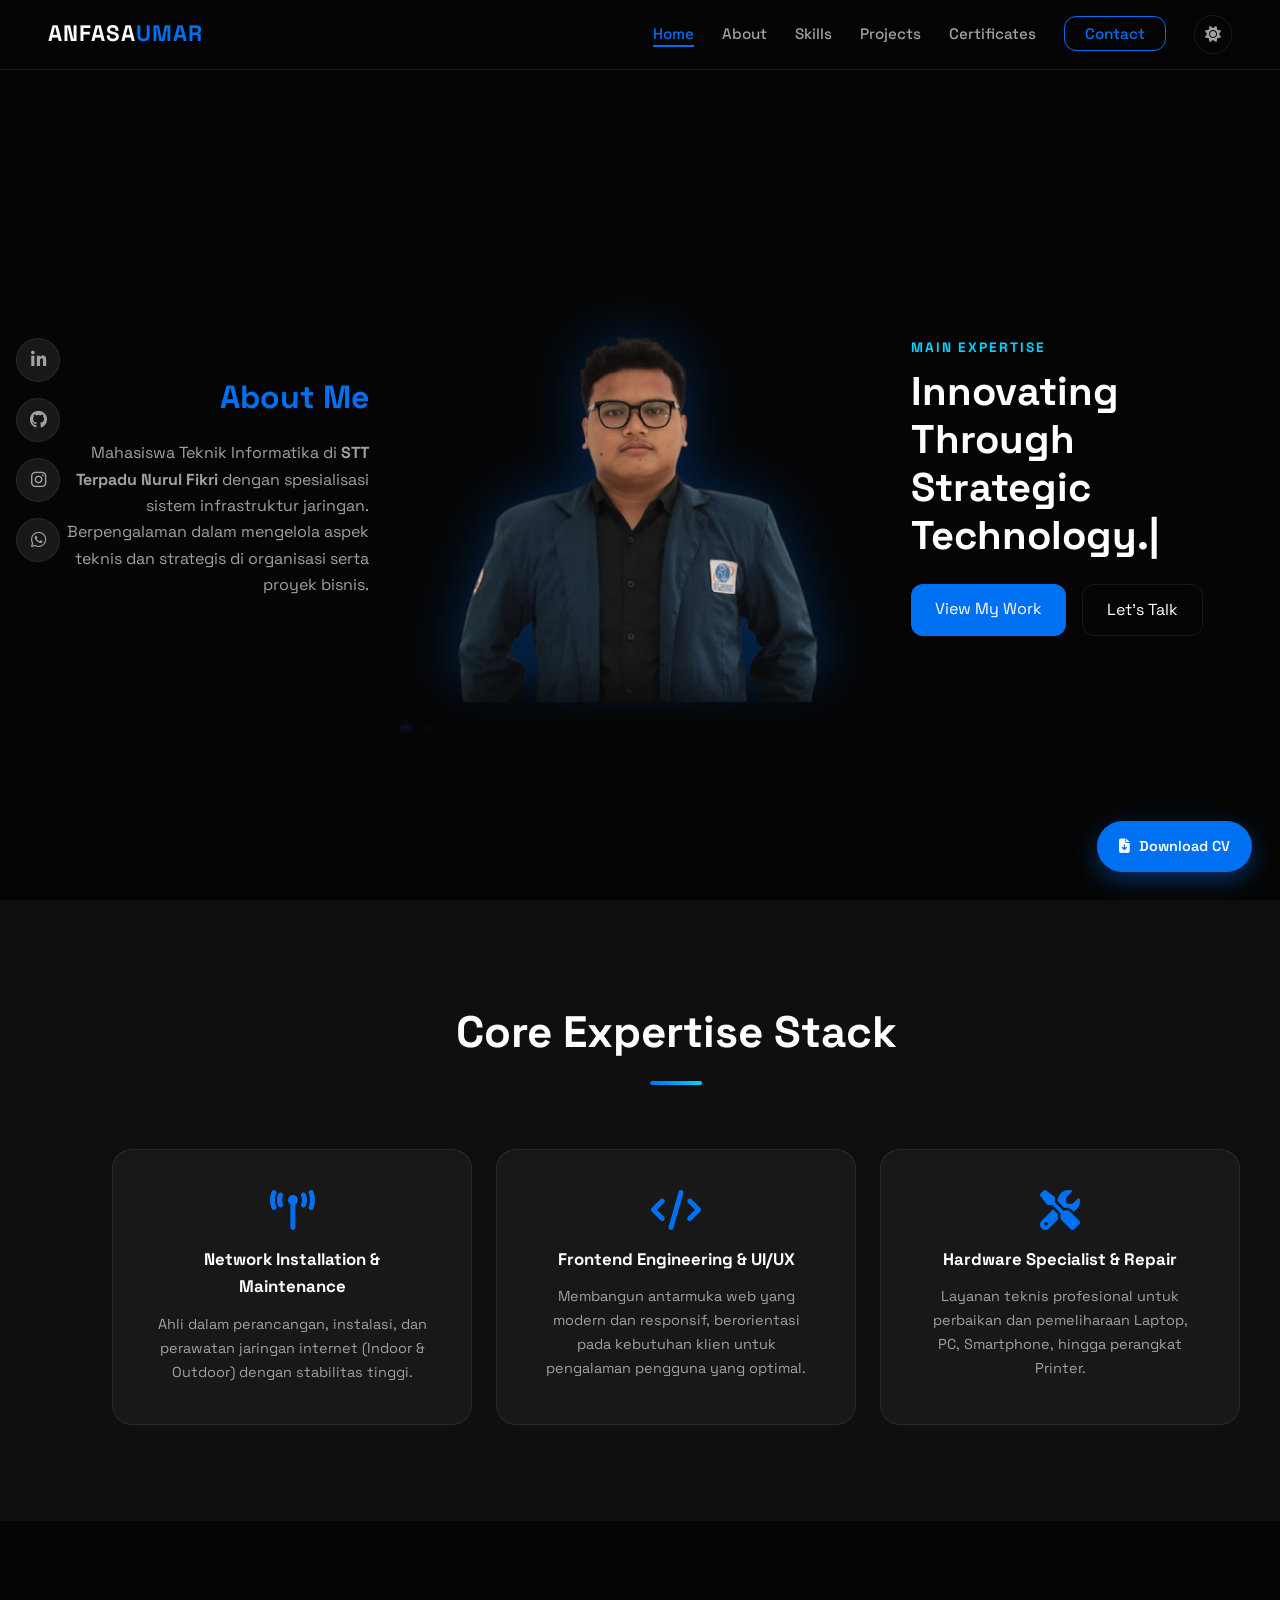
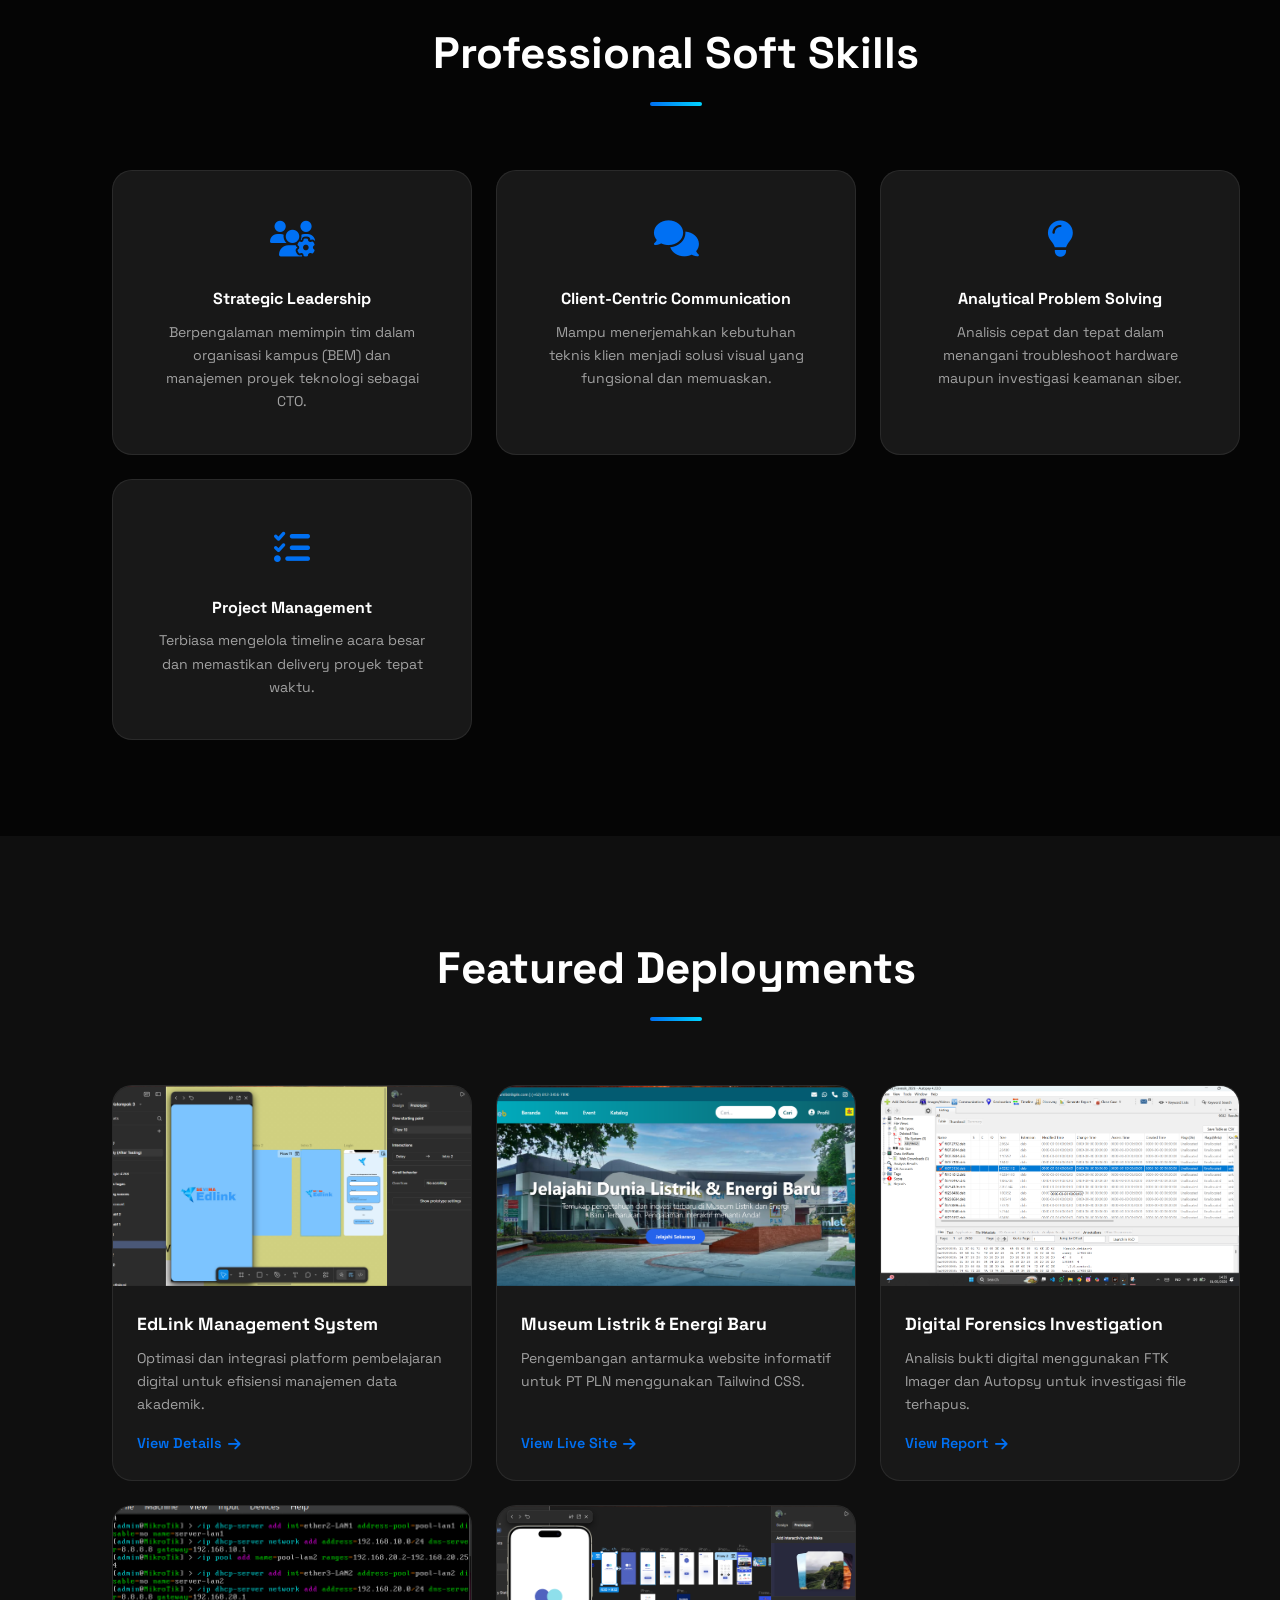
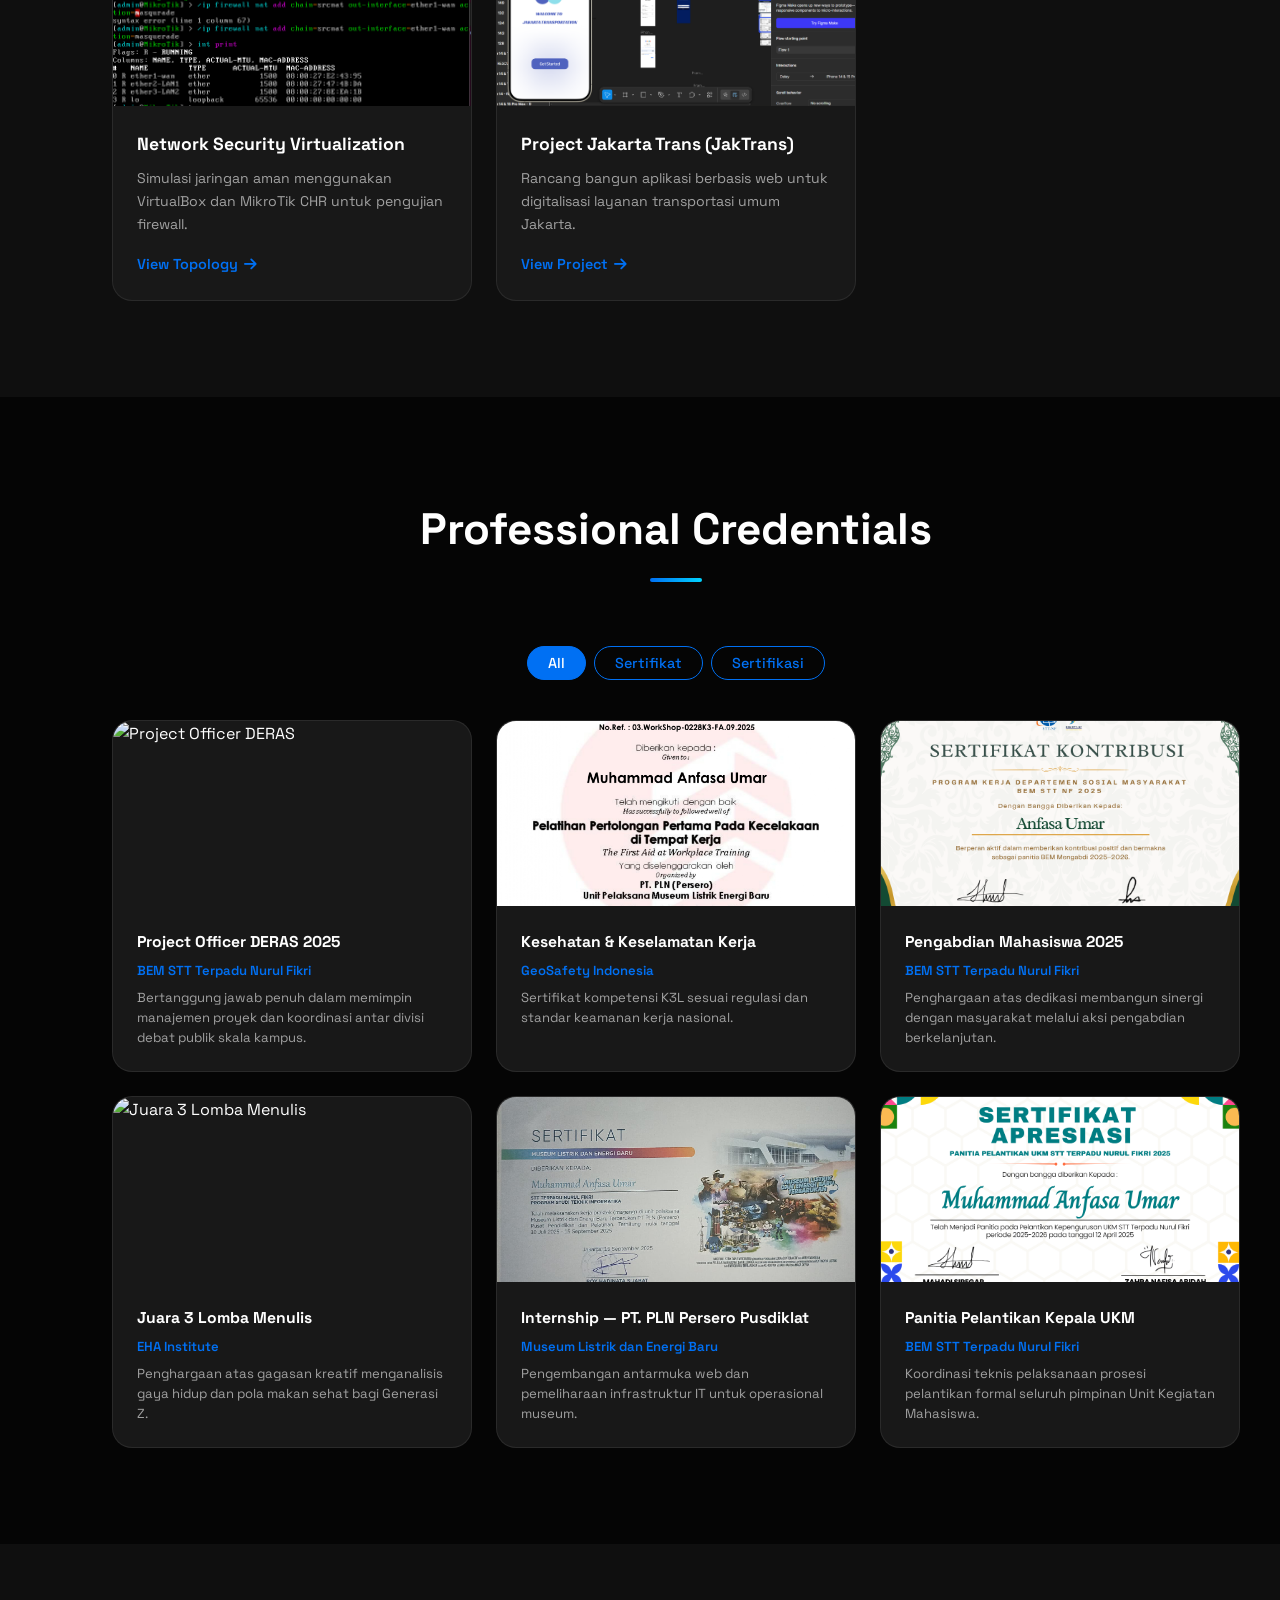
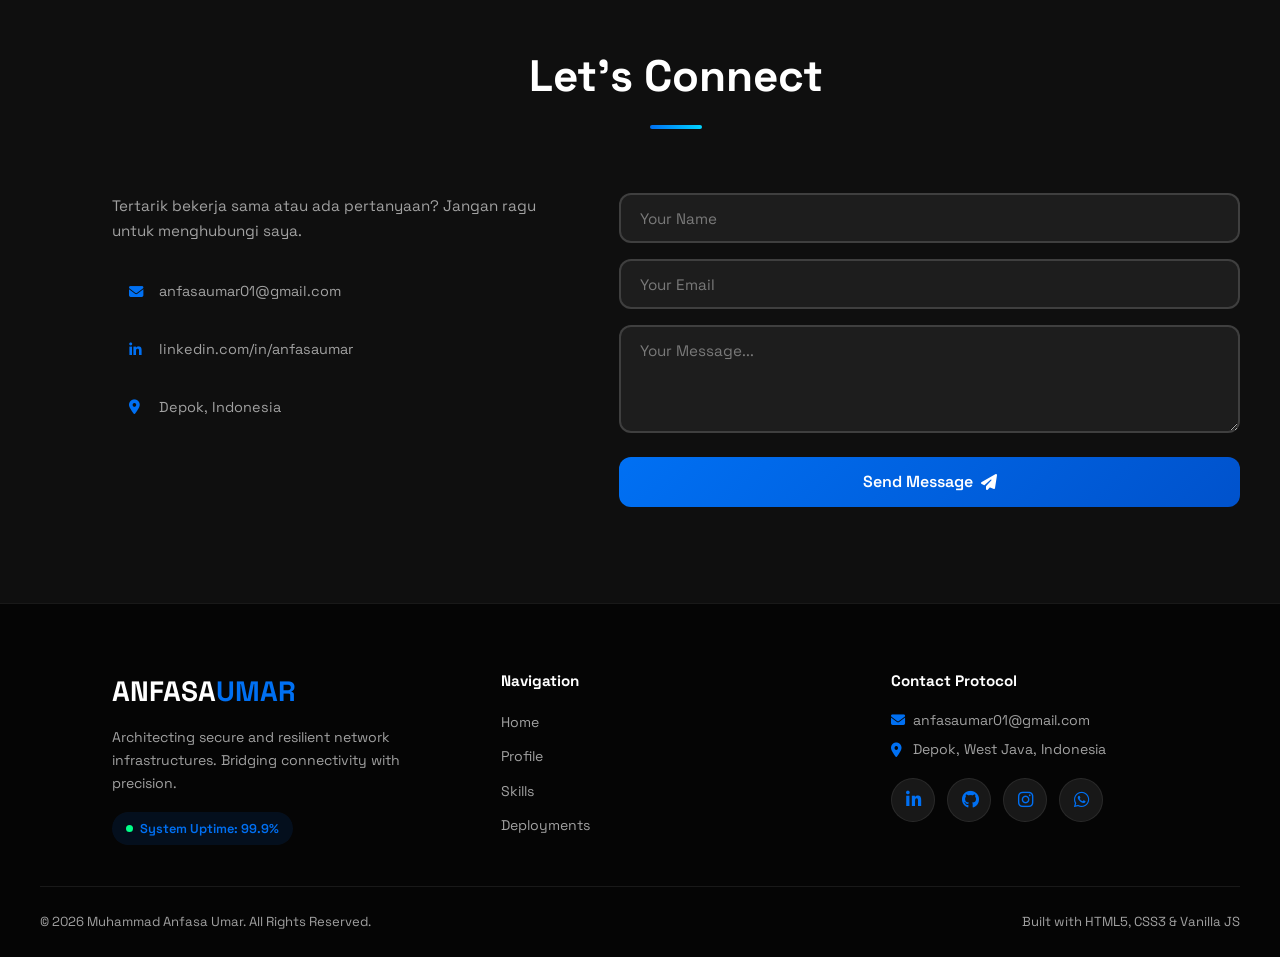
==== commit c69630df: "new heros" ====
--- a/index.html
+++ b/index.html
@@ -4,6 +4,9 @@
   <meta charset="UTF-8" />
   <meta name="viewport" content="width=device-width, initial-scale=1.0" />
   <meta name="description" content="Muhammad Anfasa Umar - Network Engineer & Frontend Engineer Portfolio" />
+  <meta property="og:title" content="Anfasa Umar | Portfolio" />
+  <meta property="og:description" content="Muhammad Anfasa Umar - Network Engineer & Frontend Engineer Portfolio" />
+  <meta property="og:image" content="https://anfasaumar.github.io/Portofolio_web/?utm_source=ig&utm_medium=social&utm_content=link_in_bio&fbclid=PAb21jcAR3ofRleHRuA2FlbQIxMQBzcnRjBmFwcF9pZA81NjcwNjczNDMzNTI0MjcAAae01Pic-rLiHZaZ4fhmtafAb9U4ZQSmISHVQbXeVrEH6XwaLeAFaOuVB6Pk0g_aem_DuM8sx1ycdmv_61HxjnpXg/foto%20gw.jpeg" />
   <title>Anfasa Umar | Portfolio</title>
   <link rel="preconnect" href="https://fonts.googleapis.com">
   <link rel="preconnect" href="https://fonts.gstatic.com" crossorigin>
@@ -45,19 +48,43 @@
     </nav>
   </header>
 
-  <!-- Hero Section -->
-  <section id="home" class="hero reveal-init">
-    <div class="hero-overlay"></div>
-    <div class="hero-content">
-      <span class="sub-title">Network Engineer & Frontend Engineer</span>
-      <h1>Innovating Through <span id="typewriter" aria-live="polite"></span><span class="cursor" aria-hidden="true">|</span></h1>
-      <p>Mengoptimalkan performa web dan keamanan infrastruktur melalui pendekatan Full-Stack yang scalable dan teruji.</p>
-      <div class="hero-btns">
-        <a href="#projects" class="btn-primary">View My Work</a>
-        <a href="#contact" class="btn-outline">Let's Talk</a>
-      </div>
-    </div>
-  </section>
+  <section id="home" class="hero">
+  <div class="hero-overlay"></div>
+
+  <div class="hero-content">
+    
+    <div class="hero-col hero-intro">
+      <h2>About Me</h2>
+      <p>Mahasiswa Teknik Informatika di <strong>STT Terpadu Nurul Fikri</strong> dengan spesialisasi sistem infrastruktur jaringan. Berpengalaman dalam mengelola aspek teknis dan strategis di organisasi serta proyek bisnis.</p>
+    </div>
+
+    <div class="hero-col hero-profile">
+      <div class="profile-raw" id="profile-container">
+        <img src="fotogw.png" alt="Muhammad Anfasa Umar" id="hero-img">
+        
+        <div class="image-dots">
+          <span class="dot active" onclick="changeImage(0)"></span>
+          <span class="dot" onclick="changeImage(1)"></span>
+        </div>
+      </div>
+    </div>
+
+    <div class="hero-col hero-jobdesk">
+      <div class="jobdesk-wrapper">
+        <span class="sub-title">Main Expertise</span>
+        <h1>Innovating Through <br>
+          <span id="typewriter" aria-live="polite"></span><span class="cursor" aria-hidden="true">|</span>
+        </h1>
+        
+        <div class="hero-btns">
+          <a href="#projects" class="btn-primary">View My Work</a>
+          <a href="#contact" class="btn-outline">Let's Talk</a>
+        </div>
+      </div>
+    </div>
+
+  </div>
+</section>
 
   <!-- Image Preview Modal -->
   <div id="previewModal" class="modal" role="dialog" aria-modal="true" aria-label="Image Preview">
@@ -67,39 +94,6 @@
       <p id="previewCaption" class="modal-caption"></p>
     </div>
   </div>
-
-  <!-- About Section -->
-  <section id="about" class="about section-pad reveal-init">
-    <div class="container">
-      <div class="profile-grid">
-        <div class="profile-img-wrap">
-          <img src="foto gw .jpeg" alt="Muhammad Anfasa Umar" loading="lazy" />
-          <div class="status-indicator">
-            <span class="ping-wave" aria-hidden="true"></span>OPEN TO INTERNSHIP
-          </div>
-        </div>
-        <div class="profile-info">
-          <h2>Muhammad Anfasa Umar</h2>
-          <h3>Network Engineer & Informatics Student</h3>
-          <p>Mahasiswa Teknik Informatika di <strong>STT Terpadu Nurul Fikri</strong> dengan spesialisasi sistem infrastruktur jaringan. Berpengalaman dalam mengelola aspek teknis dan strategis di organisasi serta proyek bisnis.</p>
-          <div class="stats-row">
-            <div class="stat-box">
-              <strong>Project Officer</strong>
-              <span>Debat Rakyat Kampus 2025</span>
-            </div>
-            <div class="stat-box">
-              <strong>Kepala Dept. Kastrat</strong>
-              <span>BEM STT-NF 2026</span>
-            </div>
-            <div class="stat-box">
-              <strong>Intern — IT Support</strong>
-              <span>PT. PLN Persero Pusdiklat Museum Listrik</span>
-            </div>
-          </div>
-        </div>
-      </div>
-    </div>
-  </section>
 
   <!-- Core Skills Section -->
   <section id="expertise" class="skills-section section-pad reveal-init">
--- a/style.css
+++ b/style.css
@@ -280,98 +280,180 @@
 .menu-toggle.active .bar:nth-child(3) { transform: translateY(-7px) rotate(-45deg); }
 
 /* === Hero Section === */
+/* === Hero Section === */
 .hero {
-  min-height: 100svh;
+  min-height: 100vh;
   display: flex;
   align-items: center;
   justify-content: center;
-  text-align: center;
+  padding-top: var(--nav-h);
+  background: var(--bg-base);
   position: relative;
-  background: linear-gradient(rgba(0,0,0,0.65), rgba(0,0,0,0.45)),
-              url('https://images.unsplash.com/photo-1558494949-ef010cbdcc31?auto=format&fit=crop&w=1600&q=80')
-              center/cover no-repeat;
-  padding-top: var(--nav-h);
-}
-
-.hero-overlay {
-  position: absolute;
-  inset: 0;
-  background: radial-gradient(ellipse at center, transparent 40%, rgba(0,0,0,0.5));
-  pointer-events: none;
+  overflow: hidden;
+  transition: background var(--trans);
 }
 
 .hero-content {
+  display: grid;
+  /* Kiri: Intro, Tengah: Profile, Kanan: Jobdesk */
+  grid-template-columns: 1fr 1.5fr 1fr;
+  gap: var(--sp-md);
+  align-items: center; /* Menggunakan center agar teks samping sejajar vertikal dengan foto */
+  max-width: 1400px;
+  width: 100%;
+  margin: 0 auto;
+  padding: 0 var(--sp-lg);
+  z-index: 2;
+}
+
+/* --- Styling Kolom --- */
+.hero-col {
+  display: flex;
+  flex-direction: column;
+}
+
+.hero-intro {
+  text-align: right;
+}
+
+.hero-intro h2 {
+  color: var(--clr-primary);
+  font-size: 2rem;
+  margin-bottom: var(--sp-sm);
+}
+
+.hero-intro p {
+  color: var(--txt-secondary);
+}
+
+.hero-jobdesk {
+  text-align: left;
+}
+
+.hero-jobdesk .sub-title {
+  color: var(--clr-accent);
+  text-transform: uppercase;
+  letter-spacing: 2px;
+  font-weight: 700;
+  font-size: 0.85rem;
+}
+
+.hero-jobdesk h1 {
+  font-size: 2.5rem;
+  line-height: 1.2;
+  margin: var(--sp-xs) 0 var(--sp-md);
+}
+
+/* --- Foto & Container Interaktif --- */
+.hero-profile {
+  display: flex;
+  flex-direction: column;
+  align-items: center;
+  justify-content: center;
+}
+
+.profile-raw {
+  width: 100%;
+  max-width: 480px;
   position: relative;
-  max-width: 780px;
-  padding-inline: var(--sp-md);
-  padding-block: var(--sp-xl);
-}
-
-.sub-title {
-  display: block;
-  color: var(--clr-accent);
-  font-family: 'JetBrains Mono', monospace;
-  font-size: clamp(0.7rem, 2vw, 0.9rem);
-  letter-spacing: 3px;
-  text-transform: uppercase;
-  margin-bottom: var(--sp-sm);
-}
-
-.hero-content h1 {
-  font-size: clamp(2rem, 6vw, 3.75rem);
-  font-weight: 700;
-  line-height: 1.15;
-  margin-bottom: var(--sp-sm);
-  color: #fff;
-}
-
-#typewriter { color: var(--clr-accent); }
-
-.cursor {
-  display: inline-block;
-  color: var(--clr-accent);
-  animation: blink 0.75s step-end infinite;
-  margin-left: 1px;
-}
-@keyframes blink { 0%,100%{opacity:1} 50%{opacity:0} }
-
-.hero-content p {
-  font-size: clamp(0.95rem, 2.5vw, 1.15rem);
-  color: rgba(255,255,255,0.85);
-  margin-bottom: var(--sp-lg);
-  max-width: 560px;
-  margin-inline: auto;
-}
-
+  /* Masking memudar di bawah agar badan menyatu halus */
+  -webkit-mask-image: linear-gradient(to bottom, black 85%, transparent 100%);
+  mask-image: linear-gradient(to bottom, black 85%, transparent 100%);
+}
+
+#hero-img {
+  width: 100%;
+  height: auto;
+  transition: opacity 0.6s var(--ease), transform 0.6s var(--ease);
+  filter: drop-shadow(0 0 30px var(--input-focus));
+}
+
+/* Class bantuan saat gambar berganti via JS */
+.img-fade-out {
+  opacity: 0;
+  transform: scale(0.95);
+}
+
+/* --- Image Dots Navigation --- */
+.image-dots {
+  display: flex;
+  gap: 12px;
+  margin-top: var(--sp-md);
+}
+
+.dot {
+  width: 10px;
+  height: 10px;
+  border-radius: 50%;
+  background: var(--txt-secondary);
+  cursor: pointer;
+  opacity: 0.3;
+  transition: all var(--trans);
+}
+
+.dot.active {
+  background: var(--clr-primary);
+  opacity: 1;
+  transform: scale(1.3);
+  box-shadow: 0 0 10px var(--clr-primary);
+}
+
+/* --- Tombol --- */
 .hero-btns {
   display: flex;
   gap: var(--sp-sm);
-  justify-content: center;
-  flex-wrap: wrap;
-}
-
-.btn-primary, .btn-outline {
-  padding: 0.85rem 2rem;
-  font-weight: 600;
-  font-size: 0.95rem;
-  border-radius: var(--radius);
-  transition: var(--trans);
-}
+}
+
 .btn-primary {
   background: var(--clr-primary);
-  color: #fff;
-}
+  color: white;
+  padding: 12px 24px;
+  border-radius: var(--radius);
+  transition: transform var(--trans), background var(--trans);
+}
+
 .btn-primary:hover {
   transform: translateY(-3px);
-  box-shadow: 0 12px 30px rgba(0,112,243,0.45);
-}
+  filter: brightness(1.1);
+}
+
 .btn-outline {
-  border: 2px solid rgba(255,255,255,0.7);
-  color: #fff;
-}
+  border: 1px solid var(--border);
+  color: var(--txt-primary);
+  padding: 12px 24px;
+  border-radius: var(--radius);
+  transition: background var(--trans);
+}
+
 .btn-outline:hover {
-  background: rgba(255,255,255,0.15);
-  border-color: #fff;
+  background: var(--input-bg);
+}
+
+/* --- Responsive --- */
+@media (max-width: 1024px) {
+  .hero-content {
+    grid-template-columns: 1fr;
+    text-align: center;
+    align-items: center;
+    gap: var(--sp-xl);
+  }
+
+  .hero-intro, .hero-jobdesk {
+    text-align: center;
+  }
+
+  .hero-btns {
+    justify-content: center;
+  }
+
+  /* Urutan di Mobile: Foto -> Jobdesk -> Intro */
+  .hero-profile { order: 1; }
+  .hero-jobdesk { order: 2; }
+  .hero-intro { order: 3; }
+
+  .profile-raw {
+    max-width: 320px;
+  }
 }
 
 /* === About === */
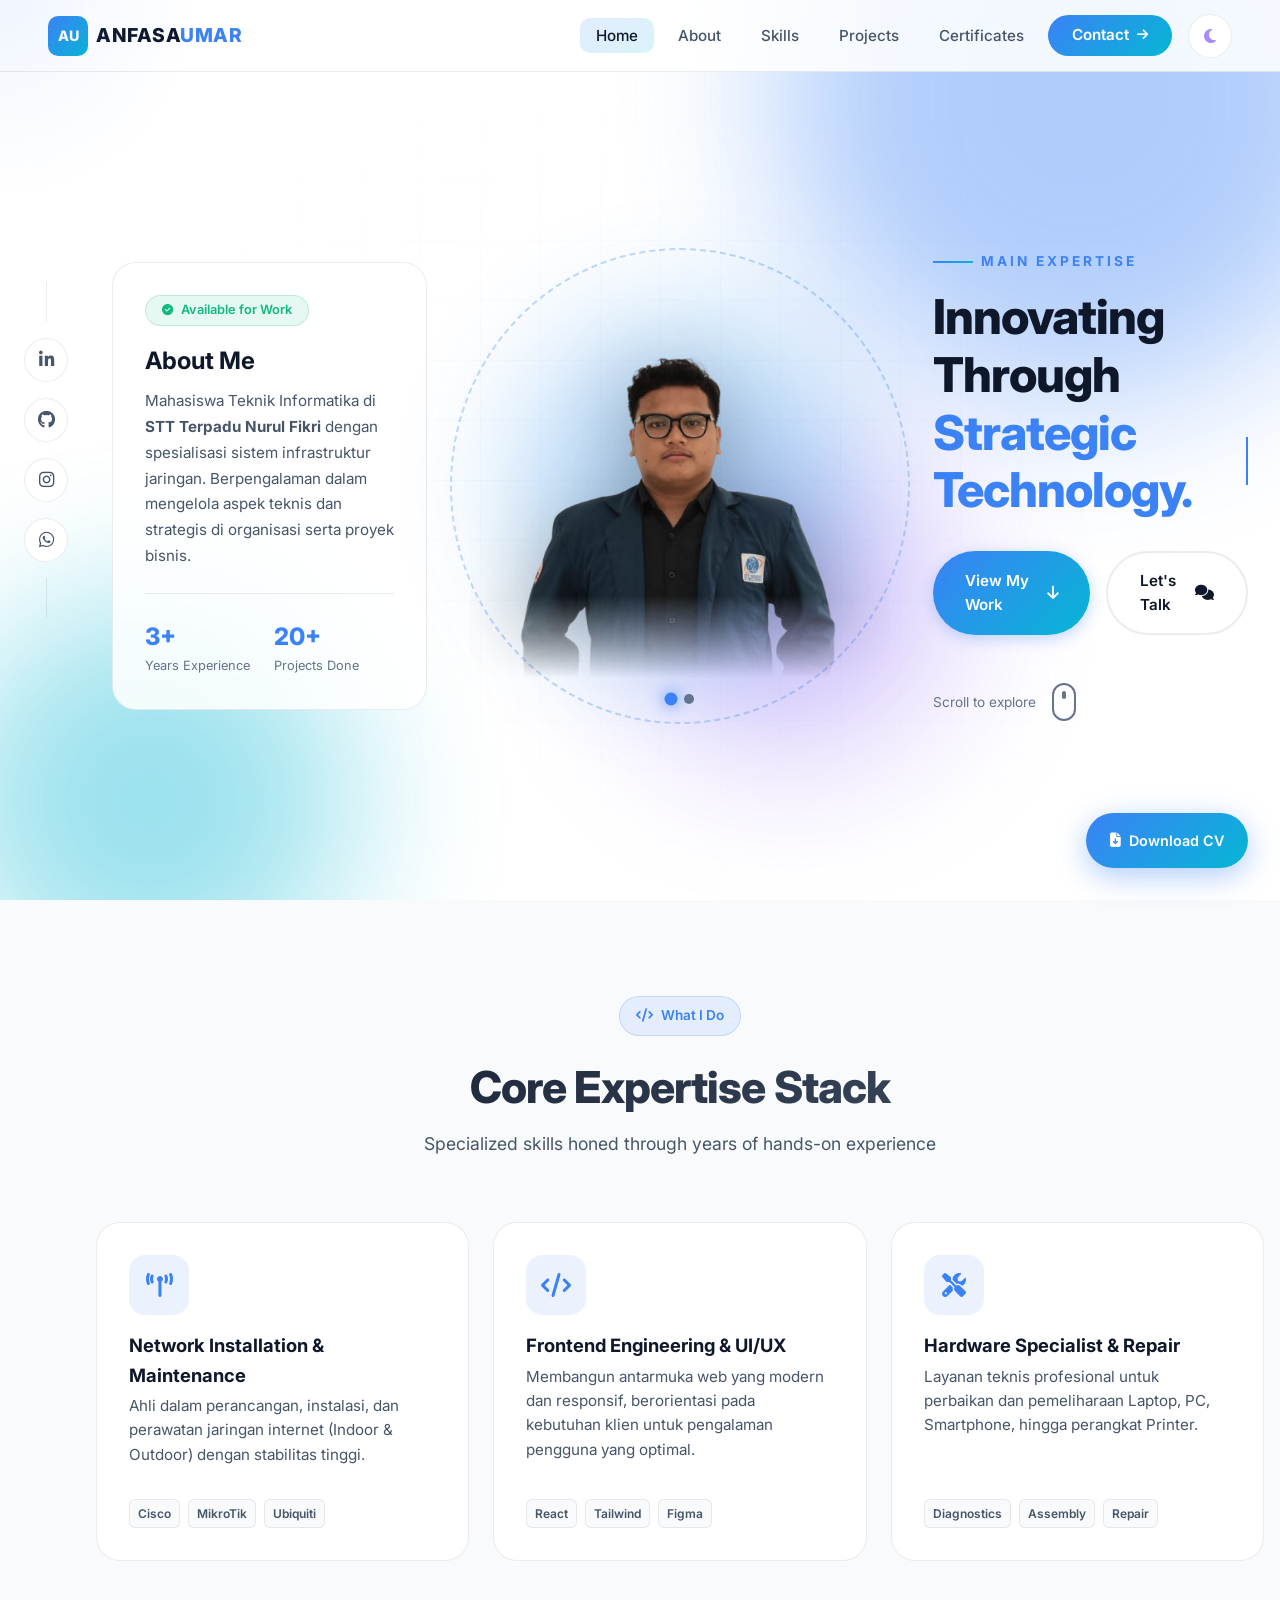
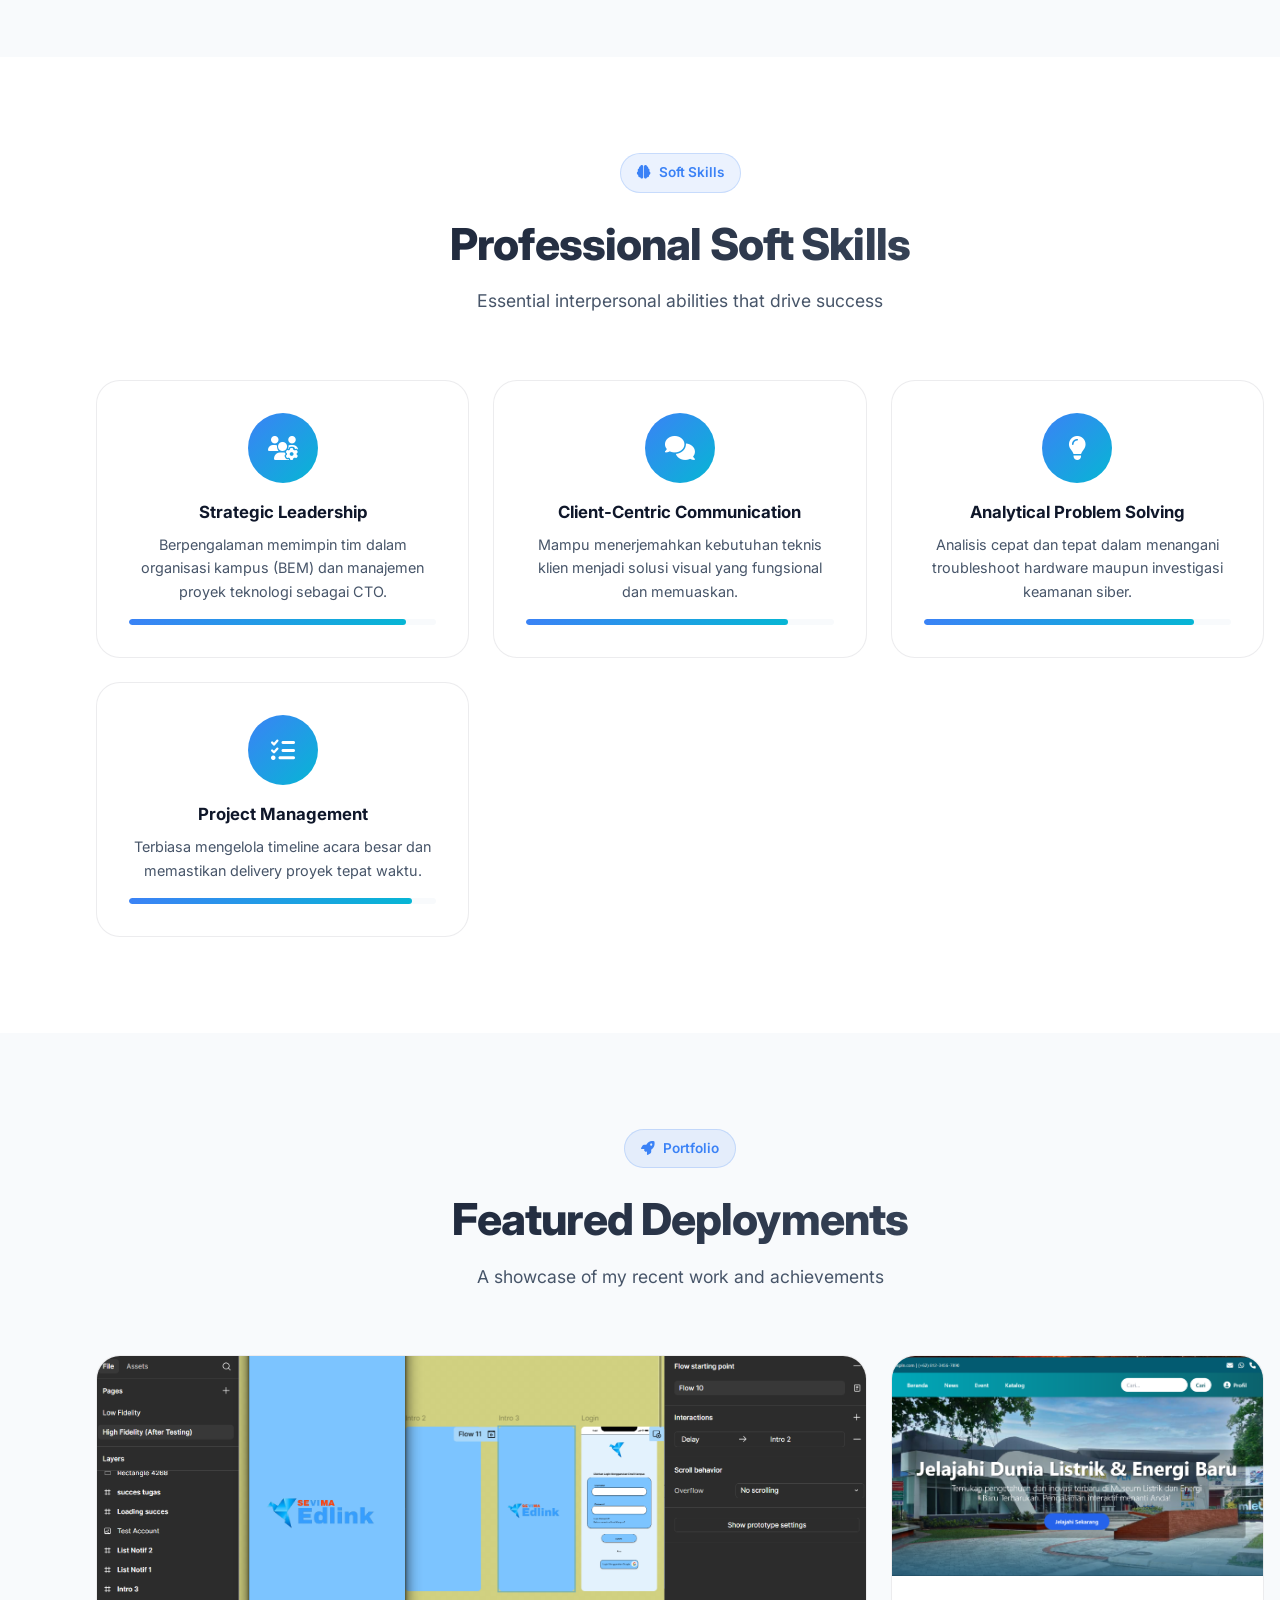
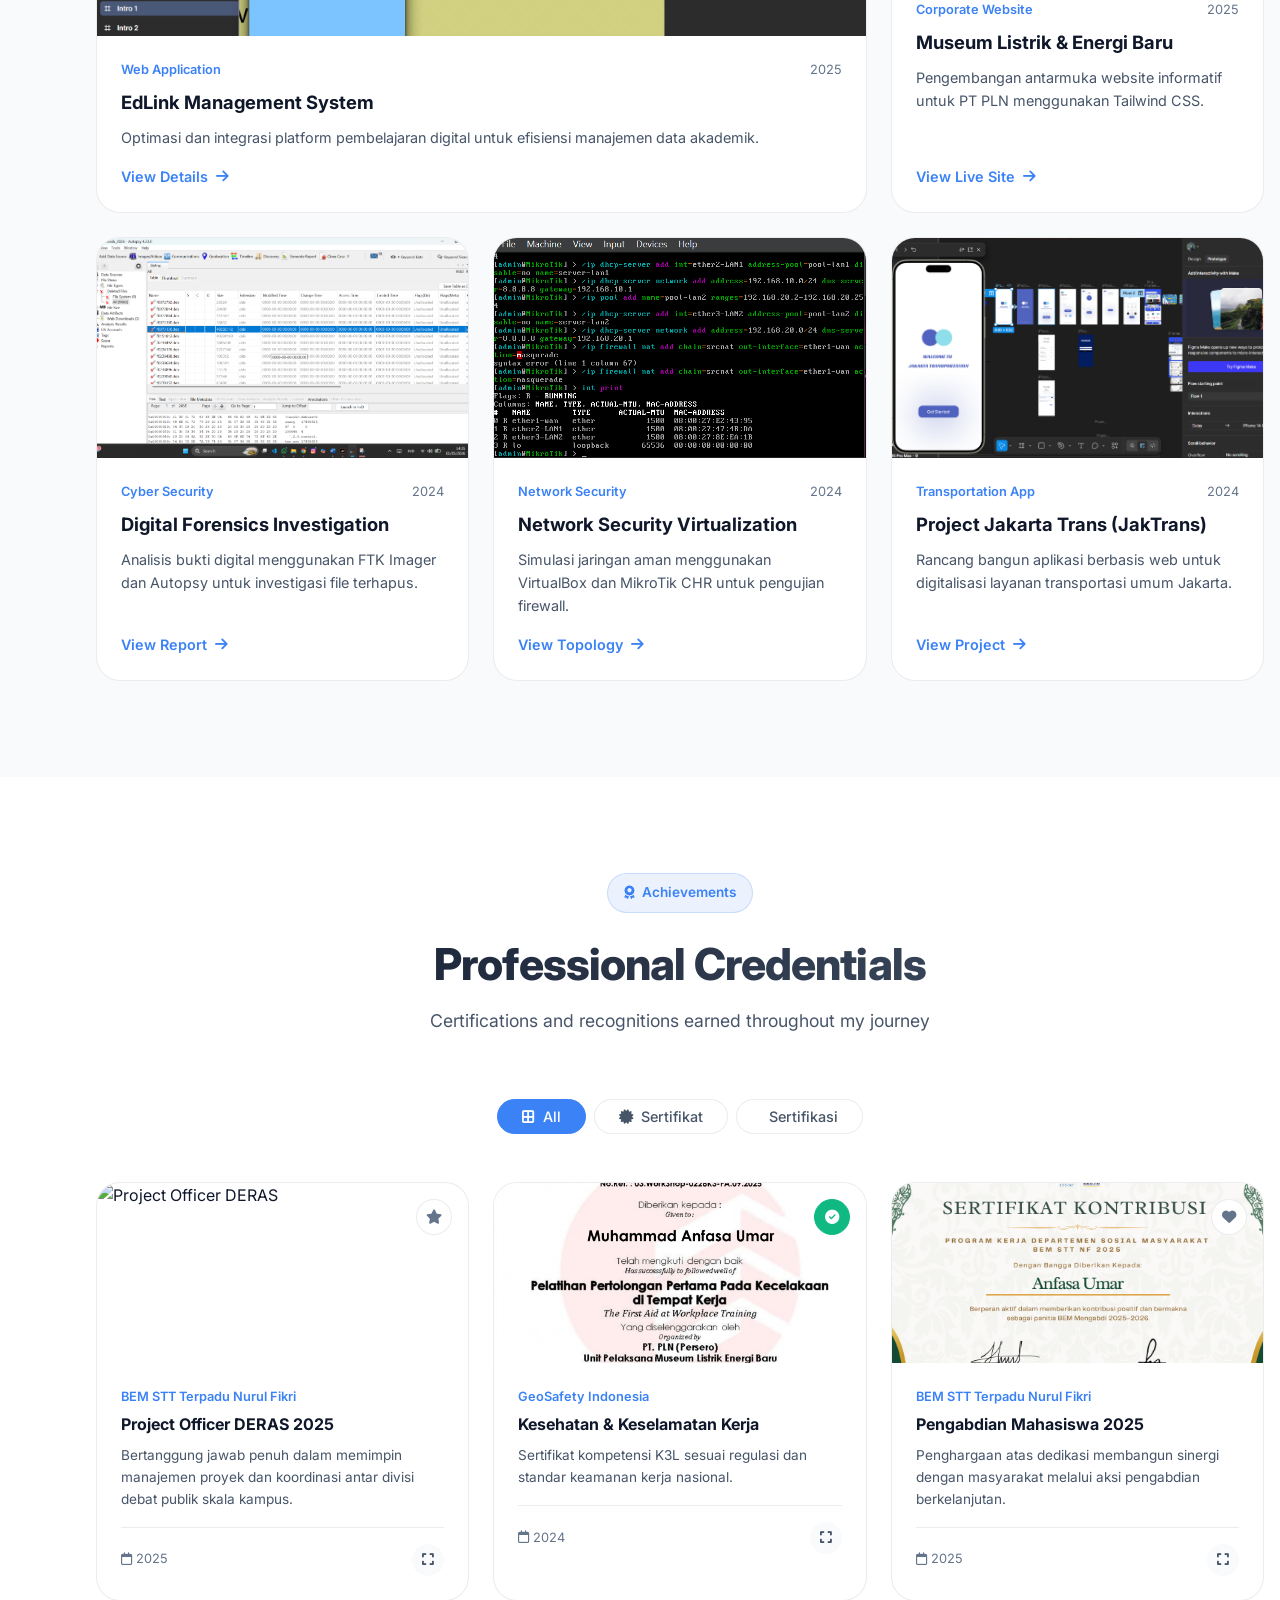
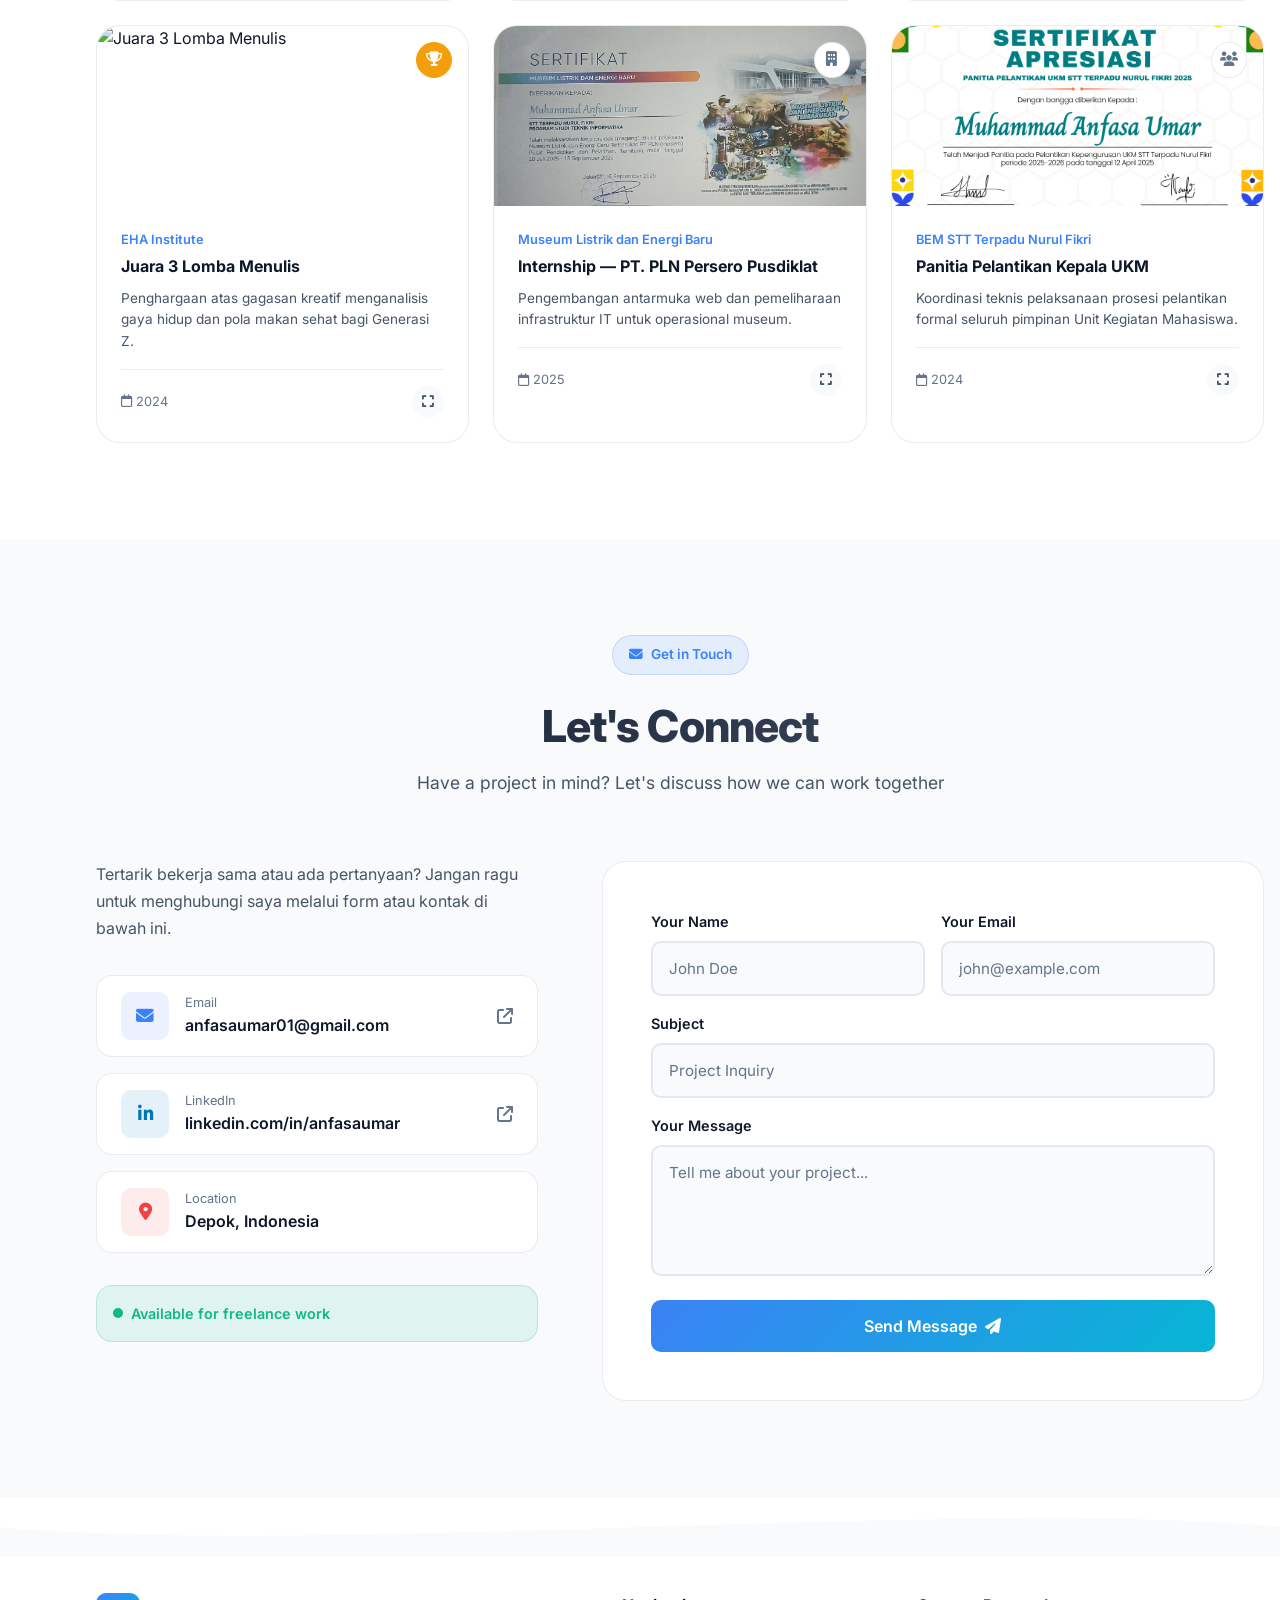
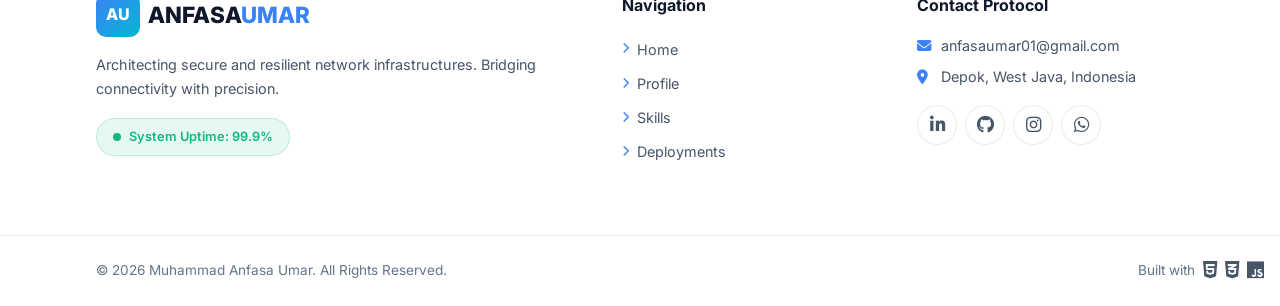
==== commit 9ab52426: "moderen porto web" ====
--- a/index.html
+++ b/index.html
@@ -2,93 +2,169 @@
 <html lang="id" data-theme="dark">
 <head>
   <meta charset="UTF-8" />
-  <meta name="viewport" content="width=device-width, initial-scale=1.0" />
+  <meta name="viewport" content="width=device-width, initial-scale=1.0, viewport-fit=cover" />
   <meta name="description" content="Muhammad Anfasa Umar - Network Engineer & Frontend Engineer Portfolio" />
+  <meta name="theme-color" content="#0070f3" />
   <meta property="og:title" content="Anfasa Umar | Portfolio" />
   <meta property="og:description" content="Muhammad Anfasa Umar - Network Engineer & Frontend Engineer Portfolio" />
-  <meta property="og:image" content="https://anfasaumar.github.io/Portofolio_web/?utm_source=ig&utm_medium=social&utm_content=link_in_bio&fbclid=PAb21jcAR3ofRleHRuA2FlbQIxMQBzcnRjBmFwcF9pZA81NjcwNjczNDMzNTI0MjcAAae01Pic-rLiHZaZ4fhmtafAb9U4ZQSmISHVQbXeVrEH6XwaLeAFaOuVB6Pk0g_aem_DuM8sx1ycdmv_61HxjnpXg/foto%20gw.jpeg" />
+  <meta property="og:image" content="https://anfasaumar.github.io/Portofolio_web/foto%20gw.jpeg" />
+  <meta property="og:type" content="website" />
   <title>Anfasa Umar | Portfolio</title>
+  
+  <!-- Preconnect for performance -->
   <link rel="preconnect" href="https://fonts.googleapis.com">
   <link rel="preconnect" href="https://fonts.gstatic.com" crossorigin>
-  <link href="https://fonts.googleapis.com/css2?family=Space+Grotesk:wght@300;400;500;600;700&family=JetBrains+Mono:wght@400;700&display=swap" rel="stylesheet">
+  <link href="https://fonts.googleapis.com/css2?family=Inter:wght@300;400;500;600;700;800;900&family=JetBrains+Mono:wght@400;500;700&display=swap" rel="stylesheet">
   <link rel="stylesheet" href="https://cdnjs.cloudflare.com/ajax/libs/font-awesome/6.5.0/css/all.min.css" />
   <link rel="stylesheet" href="style.css" />
 </head>
 <body>
 
+  <!-- Cursor Glow Effect -->
+  <div class="cursor-glow" id="cursorGlow" aria-hidden="true"></div>
+
   <!-- Vertical Sticky Social Bar -->
   <aside class="sticky-socials" aria-label="Social Media Links">
-    <a href="https://www.linkedin.com/in/anfasa-umar-b21893341" target="_blank" rel="noopener" class="s-link" aria-label="LinkedIn"><i class="fab fa-linkedin-in"></i></a>
-    <a href="https://github.com/anfasaumar" target="_blank" rel="noopener" class="s-link" aria-label="GitHub"><i class="fab fa-github"></i></a>
-    <a href="https://www.instagram.com/anfsumr" target="_blank" rel="noopener" class="s-link" aria-label="Instagram"><i class="fab fa-instagram"></i></a>
-    <a href="https://wa.me/6289637434050" target="_blank" rel="noopener" class="s-link" aria-label="WhatsApp"><i class="fab fa-whatsapp"></i></a>
+    <div class="social-line" aria-hidden="true"></div>
+    <a href="https://www.linkedin.com/in/anfasa-umar-b21893341" target="_blank" rel="noopener" class="s-link" aria-label="LinkedIn" data-tooltip="LinkedIn">
+      <i class="fab fa-linkedin-in"></i>
+    </a>
+    <a href="https://github.com/anfasaumar" target="_blank" rel="noopener" class="s-link" aria-label="GitHub" data-tooltip="GitHub">
+      <i class="fab fa-github"></i>
+    </a>
+    <a href="https://www.instagram.com/anfsumr" target="_blank" rel="noopener" class="s-link" aria-label="Instagram" data-tooltip="Instagram">
+      <i class="fab fa-instagram"></i>
+    </a>
+    <a href="https://wa.me/6289637434050" target="_blank" rel="noopener" class="s-link" aria-label="WhatsApp" data-tooltip="WhatsApp">
+      <i class="fab fa-whatsapp"></i>
+    </a>
+    <div class="social-line" aria-hidden="true"></div>
   </aside>
 
   <!-- Navigation -->
-  <header>
+  <header class="main-header">
     <nav id="navbar" aria-label="Main Navigation">
-      <a href="#home" class="brand">ANFASA<span>UMAR</span></a>
+      <a href="#home" class="brand">
+        <span class="brand-icon">AU</span>
+        <span class="brand-text">ANFASA<span class="brand-accent">UMAR</span></span>
+      </a>
+      
       <button class="menu-toggle" id="mobile-menu" aria-label="Toggle menu" aria-expanded="false">
-        <span class="bar"></span><span class="bar"></span><span class="bar"></span>
+        <span class="hamburger">
+          <span class="bar"></span>
+          <span class="bar"></span>
+          <span class="bar"></span>
+        </span>
       </button>
+      
       <ul class="nav-links" id="nav-links" role="list">
-        <li><a href="#home" class="nav-item">Home</a></li>
-        <li><a href="#about" class="nav-item">About</a></li>
-        <li><a href="#expertise" class="nav-item">Skills</a></li>
-        <li><a href="#projects" class="nav-item">Projects</a></li>
-        <li><a href="#certifications" class="nav-item">Certificates</a></li>
-        <li><a href="#contact" class="nav-item btn-connect">Contact</a></li>
-        <li>
+        <li><a href="#home" class="nav-item"><span>Home</span></a></li>
+        <li><a href="#about" class="nav-item"><span>About</span></a></li>
+        <li><a href="#expertise" class="nav-item"><span>Skills</span></a></li>
+        <li><a href="#projects" class="nav-item"><span>Projects</span></a></li>
+        <li><a href="#certifications" class="nav-item"><span>Certificates</span></a></li>
+        <li><a href="#contact" class="nav-item btn-connect"><span>Contact</span><i class="fas fa-arrow-right"></i></a></li>
+        <li class="theme-toggle-wrapper">
           <button id="themeToggle" class="theme-btn" aria-label="Toggle theme" title="Toggle Theme">
-            <i class="fas fa-sun" id="sunIcon" aria-hidden="true"></i>
-            <i class="fas fa-moon" id="moonIcon" aria-hidden="true"></i>
+            <div class="theme-icon-wrapper">
+              <i class="fas fa-sun" id="sunIcon" aria-hidden="true"></i>
+              <i class="fas fa-moon" id="moonIcon" aria-hidden="true"></i>
+            </div>
           </button>
         </li>
       </ul>
+      
+      <!-- Mobile Nav Overlay -->
+      <div class="nav-overlay" id="navOverlay"></div>
     </nav>
   </header>
 
+  <!-- Progress Bar -->
+  <div class="scroll-progress" id="scrollProgress" aria-hidden="true"></div>
+
+  <!-- Hero Section -->
   <section id="home" class="hero">
-  <div class="hero-overlay"></div>
-
-  <div class="hero-content">
-    
-    <div class="hero-col hero-intro">
-      <h2>About Me</h2>
-      <p>Mahasiswa Teknik Informatika di <strong>STT Terpadu Nurul Fikri</strong> dengan spesialisasi sistem infrastruktur jaringan. Berpengalaman dalam mengelola aspek teknis dan strategis di organisasi serta proyek bisnis.</p>
-    </div>
-
-    <div class="hero-col hero-profile">
-      <div class="profile-raw" id="profile-container">
-        <img src="fotogw.png" alt="Muhammad Anfasa Umar" id="hero-img">
-        
-        <div class="image-dots">
-          <span class="dot active" onclick="changeImage(0)"></span>
-          <span class="dot" onclick="changeImage(1)"></span>
+    <div class="hero-bg-elements" aria-hidden="true">
+      <div class="gradient-orb orb-1"></div>
+      <div class="gradient-orb orb-2"></div>
+      <div class="gradient-orb orb-3"></div>
+      <div class="grid-pattern"></div>
+    </div>
+
+    <div class="hero-content">
+      <div class="hero-col hero-intro">
+        <div class="intro-card">
+          <span class="intro-label">
+            <i class="fas fa-circle-check"></i>
+            Available for Work
+          </span>
+          <h2>About Me</h2>
+          <p>Mahasiswa Teknik Informatika di <strong>STT Terpadu Nurul Fikri</strong> dengan spesialisasi sistem infrastruktur jaringan. Berpengalaman dalam mengelola aspek teknis dan strategis di organisasi serta proyek bisnis.</p>
+          <div class="intro-stats">
+            <div class="mini-stat">
+              <span class="stat-number">3+</span>
+              <span class="stat-label">Years Experience</span>
+            </div>
+            <div class="mini-stat">
+              <span class="stat-number">20+</span>
+              <span class="stat-label">Projects Done</span>
+            </div>
+          </div>
         </div>
       </div>
-    </div>
-
-    <div class="hero-col hero-jobdesk">
-      <div class="jobdesk-wrapper">
-        <span class="sub-title">Main Expertise</span>
-        <h1>Innovating Through <br>
-          <span id="typewriter" aria-live="polite"></span><span class="cursor" aria-hidden="true">|</span>
-        </h1>
-        
-        <div class="hero-btns">
-          <a href="#projects" class="btn-primary">View My Work</a>
-          <a href="#contact" class="btn-outline">Let's Talk</a>
+
+      <div class="hero-col hero-profile">
+        <div class="profile-container" id="profile-container">
+          <div class="profile-glow" aria-hidden="true"></div>
+          <div class="profile-ring" aria-hidden="true"></div>
+          <img src="fotogw.png" alt="Muhammad Anfasa Umar" id="hero-img" class="profile-image">
+          <div class="image-dots">
+            <button class="dot active" onclick="changeImage(0)" aria-label="Image 1"></button>
+            <button class="dot" onclick="changeImage(1)" aria-label="Image 2"></button>
+          </div>
         </div>
       </div>
-    </div>
-
-  </div>
-</section>
+
+      <div class="hero-col hero-jobdesk">
+        <div class="jobdesk-wrapper">
+          <span class="sub-title">
+            <span class="line"></span>
+            Main Expertise
+          </span>
+          <h1>Innovating Through <br>
+            <span class="typewriter-wrapper">
+              <span id="typewriter" aria-live="polite"></span>
+              <span class="cursor" aria-hidden="true"></span>
+            </span>
+          </h1>
+          
+          <div class="hero-btns">
+            <a href="#projects" class="btn-primary">
+              <span>View My Work</span>
+              <i class="fas fa-arrow-down"></i>
+            </a>
+            <a href="#contact" class="btn-outline">
+              <span>Let's Talk</span>
+              <i class="fas fa-comments"></i>
+            </a>
+          </div>
+          
+          <div class="scroll-indicator">
+            <span>Scroll to explore</span>
+            <div class="mouse">
+              <div class="wheel"></div>
+            </div>
+          </div>
+        </div>
+      </div>
+    </div>
+  </section>
 
   <!-- Image Preview Modal -->
   <div id="previewModal" class="modal" role="dialog" aria-modal="true" aria-label="Image Preview">
-    <button class="close-modal" aria-label="Close preview">&times;</button>
+    <button class="close-modal" aria-label="Close preview">
+      <i class="fas fa-times"></i>
+    </button>
     <div class="modal-inner">
       <img id="previewImage" src="" alt="" />
       <p id="previewCaption" class="modal-caption"></p>
@@ -98,23 +174,57 @@
   <!-- Core Skills Section -->
   <section id="expertise" class="skills-section section-pad reveal-init">
     <div class="container">
-      <h2 class="section-heading">Core Expertise Stack</h2>
-      <div class="card-grid">
-        <div class="node">
-          <i class="fas fa-tower-broadcast" aria-hidden="true"></i>
-          <h4>Network Installation & Maintenance</h4>
-          <p>Ahli dalam perancangan, instalasi, dan perawatan jaringan internet (Indoor & Outdoor) dengan stabilitas tinggi.</p>
-        </div>
-        <div class="node">
-          <i class="fas fa-code" aria-hidden="true"></i>
-          <h4>Frontend Engineering & UI/UX</h4>
-          <p>Membangun antarmuka web yang modern dan responsif, berorientasi pada kebutuhan klien untuk pengalaman pengguna yang optimal.</p>
-        </div>
-        <div class="node">
-          <i class="fas fa-tools" aria-hidden="true"></i>
-          <h4>Hardware Specialist & Repair</h4>
-          <p>Layanan teknis profesional untuk perbaikan dan pemeliharaan Laptop, PC, Smartphone, hingga perangkat Printer.</p>
-        </div>
+      <div class="section-header">
+        <span class="section-tag"><i class="fas fa-code"></i> What I Do</span>
+        <h2 class="section-heading">Core Expertise Stack</h2>
+        <p class="section-desc">Specialized skills honed through years of hands-on experience</p>
+      </div>
+      
+      <div class="skills-grid">
+        <article class="skill-node" data-aos="fade-up">
+          <div class="node-icon">
+            <i class="fas fa-tower-broadcast"></i>
+          </div>
+          <div class="node-content">
+            <h4>Network Installation & Maintenance</h4>
+            <p>Ahli dalam perancangan, instalasi, dan perawatan jaringan internet (Indoor & Outdoor) dengan stabilitas tinggi.</p>
+          </div>
+          <div class="node-footer">
+            <span class="tech-badge">Cisco</span>
+            <span class="tech-badge">MikroTik</span>
+            <span class="tech-badge">Ubiquiti</span>
+          </div>
+        </article>
+        
+        <article class="skill-node" data-aos="fade-up" data-aos-delay="100">
+          <div class="node-icon">
+            <i class="fas fa-code"></i>
+          </div>
+          <div class="node-content">
+            <h4>Frontend Engineering & UI/UX</h4>
+            <p>Membangun antarmuka web yang modern dan responsif, berorientasi pada kebutuhan klien untuk pengalaman pengguna yang optimal.</p>
+          </div>
+          <div class="node-footer">
+            <span class="tech-badge">React</span>
+            <span class="tech-badge">Tailwind</span>
+            <span class="tech-badge">Figma</span>
+          </div>
+        </article>
+        
+        <article class="skill-node" data-aos="fade-up" data-aos-delay="200">
+          <div class="node-icon">
+            <i class="fas fa-tools"></i>
+          </div>
+          <div class="node-content">
+            <h4>Hardware Specialist & Repair</h4>
+            <p>Layanan teknis profesional untuk perbaikan dan pemeliharaan Laptop, PC, Smartphone, hingga perangkat Printer.</p>
+          </div>
+          <div class="node-footer">
+            <span class="tech-badge">Diagnostics</span>
+            <span class="tech-badge">Assembly</span>
+            <span class="tech-badge">Repair</span>
+          </div>
+        </article>
       </div>
     </div>
   </section>
@@ -122,28 +232,56 @@
   <!-- Soft Skills Section -->
   <section id="soft-skills" class="soft-skills-section section-pad reveal-init">
     <div class="container">
-      <h2 class="section-heading">Professional Soft Skills</h2>
-      <div class="card-grid">
-        <div class="skill-card">
-          <div class="skill-icon"><i class="fas fa-users-cog" aria-hidden="true"></i></div>
+      <div class="section-header">
+        <span class="section-tag"><i class="fas fa-brain"></i> Soft Skills</span>
+        <h2 class="section-heading">Professional Soft Skills</h2>
+        <p class="section-desc">Essential interpersonal abilities that drive success</p>
+      </div>
+      
+      <div class="soft-skills-grid">
+        <article class="soft-card">
+          <div class="soft-icon">
+            <i class="fas fa-users-cog"></i>
+          </div>
           <h3>Strategic Leadership</h3>
           <p>Berpengalaman memimpin tim dalam organisasi kampus (BEM) dan manajemen proyek teknologi sebagai CTO.</p>
-        </div>
-        <div class="skill-card">
-          <div class="skill-icon"><i class="fas fa-comments" aria-hidden="true"></i></div>
+          <div class="soft-meter">
+            <div class="meter-fill" style="--fill: 90%"></div>
+          </div>
+        </article>
+        
+        <article class="soft-card">
+          <div class="soft-icon">
+            <i class="fas fa-comments"></i>
+          </div>
           <h3>Client-Centric Communication</h3>
           <p>Mampu menerjemahkan kebutuhan teknis klien menjadi solusi visual yang fungsional dan memuaskan.</p>
-        </div>
-        <div class="skill-card">
-          <div class="skill-icon"><i class="fas fa-lightbulb" aria-hidden="true"></i></div>
+          <div class="soft-meter">
+            <div class="meter-fill" style="--fill: 85%"></div>
+          </div>
+        </article>
+        
+        <article class="soft-card">
+          <div class="soft-icon">
+            <i class="fas fa-lightbulb"></i>
+          </div>
           <h3>Analytical Problem Solving</h3>
           <p>Analisis cepat dan tepat dalam menangani troubleshoot hardware maupun investigasi keamanan siber.</p>
-        </div>
-        <div class="skill-card">
-          <div class="skill-icon"><i class="fas fa-tasks" aria-hidden="true"></i></div>
+          <div class="soft-meter">
+            <div class="meter-fill" style="--fill: 88%"></div>
+          </div>
+        </article>
+        
+        <article class="soft-card">
+          <div class="soft-icon">
+            <i class="fas fa-tasks"></i>
+          </div>
           <h3>Project Management</h3>
           <p>Terbiasa mengelola timeline acara besar dan memastikan delivery proyek tepat waktu.</p>
-        </div>
+          <div class="soft-meter">
+            <div class="meter-fill" style="--fill: 92%"></div>
+          </div>
+        </article>
       </div>
     </div>
   </section>
@@ -151,71 +289,160 @@
   <!-- Projects Section -->
   <section id="projects" class="projects section-pad reveal-init">
     <div class="container">
-      <h2 class="section-heading">Featured Deployments</h2>
+      <div class="section-header">
+        <span class="section-tag"><i class="fas fa-rocket"></i> Portfolio</span>
+        <h2 class="section-heading">Featured Deployments</h2>
+        <p class="section-desc">A showcase of my recent work and achievements</p>
+      </div>
+      
       <div class="project-grid">
-        <article class="project-card">
+        <article class="project-card featured">
           <div class="project-img-wrap">
             <img src="EdLink.png" alt="EdLink Integration System" loading="lazy" />
-            <div class="project-overlay" aria-hidden="true">
-              <div class="project-tags"><span>Frontend</span><span>Figma</span><span>Web Dev</span></div>
+            <div class="project-overlay">
+              <div class="overlay-content">
+                <div class="project-tags">
+                  <span>Frontend</span>
+                  <span>Figma</span>
+                  <span>Web Dev</span>
+                </div>
+                <a href="#" class="project-link">
+                  <i class="fas fa-arrow-up-right-from-square"></i>
+                </a>
+              </div>
             </div>
           </div>
           <div class="project-content">
+            <div class="project-meta">
+              <span class="project-category">Web Application</span>
+              <span class="project-year">2025</span>
+            </div>
             <h3>EdLink Management System</h3>
             <p>Optimasi dan integrasi platform pembelajaran digital untuk efisiensi manajemen data akademik.</p>
-            <a href="#" class="view-detail">View Details <i class="fas fa-arrow-right" aria-hidden="true"></i></a>
-          </div>
-        </article>
+            <a href="#" class="view-detail">
+              <span>View Details</span>
+              <i class="fas fa-arrow-right"></i>
+            </a>
+          </div>
+        </article>
+        
         <article class="project-card">
           <div class="project-img-wrap">
             <img src="MLEB.png" alt="Museum Listrik Energi Baru" loading="lazy" />
-            <div class="project-overlay" aria-hidden="true">
-              <div class="project-tags"><span>Tailwind CSS</span><span>JavaScript</span><span>Responsive</span></div>
+            <div class="project-overlay">
+              <div class="overlay-content">
+                <div class="project-tags">
+                  <span>Tailwind CSS</span>
+                  <span>JavaScript</span>
+                  <span>Responsive</span>
+                </div>
+                <a href="#" class="project-link">
+                  <i class="fas fa-arrow-up-right-from-square"></i>
+                </a>
+              </div>
             </div>
           </div>
           <div class="project-content">
+            <div class="project-meta">
+              <span class="project-category">Corporate Website</span>
+              <span class="project-year">2025</span>
+            </div>
             <h3>Museum Listrik & Energi Baru</h3>
             <p>Pengembangan antarmuka website informatif untuk PT PLN menggunakan Tailwind CSS.</p>
-            <a href="#" class="view-detail">View Live Site <i class="fas fa-arrow-right" aria-hidden="true"></i></a>
-          </div>
-        </article>
+            <a href="#" class="view-detail">
+              <span>View Live Site</span>
+              <i class="fas fa-arrow-right"></i>
+            </a>
+          </div>
+        </article>
+        
         <article class="project-card">
           <div class="project-img-wrap">
             <img src="Autopsy.png" alt="Digital Forensics Investigation" loading="lazy" />
-            <div class="project-overlay" aria-hidden="true">
-              <div class="project-tags"><span>Forensics</span><span>Autopsy</span><span>Investigation</span></div>
+            <div class="project-overlay">
+              <div class="overlay-content">
+                <div class="project-tags">
+                  <span>Forensics</span>
+                  <span>Autopsy</span>
+                  <span>Investigation</span>
+                </div>
+                <a href="#" class="project-link">
+                  <i class="fas fa-arrow-up-right-from-square"></i>
+                </a>
+              </div>
             </div>
           </div>
           <div class="project-content">
+            <div class="project-meta">
+              <span class="project-category">Cyber Security</span>
+              <span class="project-year">2024</span>
+            </div>
             <h3>Digital Forensics Investigation</h3>
             <p>Analisis bukti digital menggunakan FTK Imager dan Autopsy untuk investigasi file terhapus.</p>
-            <a href="#" class="view-detail">View Report <i class="fas fa-arrow-right" aria-hidden="true"></i></a>
-          </div>
-        </article>
+            <a href="#" class="view-detail">
+              <span>View Report</span>
+              <i class="fas fa-arrow-right"></i>
+            </a>
+          </div>
+        </article>
+        
         <article class="project-card">
           <div class="project-img-wrap">
             <img src="VKJ.png" alt="Network Security Virtualization" loading="lazy" />
-            <div class="project-overlay" aria-hidden="true">
-              <div class="project-tags"><span>MikroTik CHR</span><span>Ubuntu Server</span><span>Virtualization</span></div>
+            <div class="project-overlay">
+              <div class="overlay-content">
+                <div class="project-tags">
+                  <span>MikroTik CHR</span>
+                  <span>Ubuntu Server</span>
+                  <span>Virtualization</span>
+                </div>
+                <a href="#" class="project-link">
+                  <i class="fas fa-arrow-up-right-from-square"></i>
+                </a>
+              </div>
             </div>
           </div>
           <div class="project-content">
+            <div class="project-meta">
+              <span class="project-category">Network Security</span>
+              <span class="project-year">2024</span>
+            </div>
             <h3>Network Security Virtualization</h3>
             <p>Simulasi jaringan aman menggunakan VirtualBox dan MikroTik CHR untuk pengujian firewall.</p>
-            <a href="#" class="view-detail">View Topology <i class="fas fa-arrow-right" aria-hidden="true"></i></a>
-          </div>
-        </article>
+            <a href="#" class="view-detail">
+              <span>View Topology</span>
+              <i class="fas fa-arrow-right"></i>
+            </a>
+          </div>
+        </article>
+        
         <article class="project-card">
           <div class="project-img-wrap">
             <img src="jaktrans.png" alt="Project Jakarta Trans" loading="lazy" />
-            <div class="project-overlay" aria-hidden="true">
-              <div class="project-tags"><span>Frontend</span><span>Figma</span><span>Web Dev</span></div>
+            <div class="project-overlay">
+              <div class="overlay-content">
+                <div class="project-tags">
+                  <span>Frontend</span>
+                  <span>Figma</span>
+                  <span>Web Dev</span>
+                </div>
+                <a href="#" class="project-link">
+                  <i class="fas fa-arrow-up-right-from-square"></i>
+                </a>
+              </div>
             </div>
           </div>
           <div class="project-content">
+            <div class="project-meta">
+              <span class="project-category">Transportation App</span>
+              <span class="project-year">2024</span>
+            </div>
             <h3>Project Jakarta Trans (JakTrans)</h3>
             <p>Rancang bangun aplikasi berbasis web untuk digitalisasi layanan transportasi umum Jakarta.</p>
-            <a href="#" class="view-detail">View Project <i class="fas fa-arrow-right" aria-hidden="true"></i></a>
+            <a href="#" class="view-detail">
+              <span>View Project</span>
+              <i class="fas fa-arrow-right"></i>
+            </a>
           </div>
         </article>
       </div>
@@ -225,59 +452,145 @@
   <!-- Certificates Section -->
   <section id="certifications" class="certs section-pad reveal-init">
     <div class="container">
-      <h2 class="section-heading">Professional Credentials</h2>
+      <div class="section-header">
+        <span class="section-tag"><i class="fas fa-award"></i> Achievements</span>
+        <h2 class="section-heading">Professional Credentials</h2>
+        <p class="section-desc">Certifications and recognitions earned throughout my journey</p>
+      </div>
+      
       <div class="cert-filter" role="group" aria-label="Filter certificates">
-        <button class="filter-btn active" data-filter="all">All</button>
-        <button class="filter-btn" data-filter="Sertifikat">Sertifikat</button>
-        <button class="filter-btn" data-filter="Sertifikasi">Sertifikasi</button>
-      </div>
+        <button class="filter-btn active" data-filter="all">
+          <i class="fas fa-border-all"></i>
+          <span>All</span>
+        </button>
+        <button class="filter-btn" data-filter="Sertifikat">
+          <i class="fas fa-certificate"></i>
+          <span>Sertifikat</span>
+        </button>
+        <button class="filter-btn" data-filter="Sertifikasi">
+          <i class="fas fa-file-certificate"></i>
+          <span>Sertifikasi</span>
+        </button>
+      </div>
+      
       <div class="cert-grid">
         <article class="cert-card" data-category="Sertifikat" data-img="MUHAMMAD ANFASA UMAR (1) (1).png" data-caption="Project Officer DERAS 2025">
-          <div class="cert-img-wrap"><img src="MUHAMMAD ANFASA UMAR (1) (1).png" alt="Project Officer DERAS" loading="lazy" /></div>
+          <div class="cert-badge">
+            <i class="fas fa-star"></i>
+          </div>
+          <div class="cert-img-wrap">
+            <img src="MUHAMMAD ANFASA UMAR (1) (1).png" alt="Project Officer DERAS" loading="lazy" />
+          </div>
           <div class="cert-info">
+            <span class="cert-issuer">BEM STT Terpadu Nurul Fikri</span>
             <h4>Project Officer DERAS 2025</h4>
-            <span>BEM STT Terpadu Nurul Fikri</span>
             <p>Bertanggung jawab penuh dalam memimpin manajemen proyek dan koordinasi antar divisi debat publik skala kampus.</p>
-          </div>
-        </article>
+            <div class="cert-footer">
+              <span class="cert-date"><i class="far fa-calendar"></i> 2025</span>
+              <button class="cert-view" aria-label="View certificate">
+                <i class="fas fa-expand"></i>
+              </button>
+            </div>
+          </div>
+        </article>
+        
         <article class="cert-card" data-category="Sertifikasi" data-img="Sertifikat.K3L_page-0001.jpg" data-caption="Kesehatan & Keselamatan Kerja">
-          <div class="cert-img-wrap"><img src="Sertifikat.K3L_page-0001.jpg" alt="K3L Certificate" loading="lazy" /></div>
+          <div class="cert-badge verified">
+            <i class="fas fa-check-circle"></i>
+          </div>
+          <div class="cert-img-wrap">
+            <img src="Sertifikat.K3L_page-0001.jpg" alt="K3L Certificate" loading="lazy" />
+          </div>
           <div class="cert-info">
+            <span class="cert-issuer">GeoSafety Indonesia</span>
             <h4>Kesehatan & Keselamatan Kerja</h4>
-            <span>GeoSafety Indonesia</span>
             <p>Sertifikat kompetensi K3L sesuai regulasi dan standar keamanan kerja nasional.</p>
-          </div>
-        </article>
+            <div class="cert-footer">
+              <span class="cert-date"><i class="far fa-calendar"></i> 2024</span>
+              <button class="cert-view" aria-label="View certificate">
+                <i class="fas fa-expand"></i>
+              </button>
+            </div>
+          </div>
+        </article>
+        
         <article class="cert-card" data-category="Sertifikat" data-img="Anfasa Umar.png" data-caption="Pengabdian Mahasiswa 2025">
-          <div class="cert-img-wrap"><img src="Anfasa Umar.png" alt="Sertifikat Penghargaan Kastrat" loading="lazy" /></div>
+          <div class="cert-badge">
+            <i class="fas fa-heart"></i>
+          </div>
+          <div class="cert-img-wrap">
+            <img src="Anfasa Umar.png" alt="Sertifikat Penghargaan Kastrat" loading="lazy" />
+          </div>
           <div class="cert-info">
+            <span class="cert-issuer">BEM STT Terpadu Nurul Fikri</span>
             <h4>Pengabdian Mahasiswa 2025</h4>
-            <span>BEM STT Terpadu Nurul Fikri</span>
             <p>Penghargaan atas dedikasi membangun sinergi dengan masyarakat melalui aksi pengabdian berkelanjutan.</p>
-          </div>
-        </article>
+            <div class="cert-footer">
+              <span class="cert-date"><i class="far fa-calendar"></i> 2025</span>
+              <button class="cert-view" aria-label="View certificate">
+                <i class="fas fa-expand"></i>
+              </button>
+            </div>
+          </div>
+        </article>
+        
         <article class="cert-card" data-category="Sertifikat" data-img="Juara 3 Esai - M. Anfasa.png" data-caption="Juara 3 Lomba Menulis">
-          <div class="cert-img-wrap"><img src="Juara 3 Esai - M. Anfasa.png" alt="Juara 3 Lomba Menulis" loading="lazy" /></div>
+          <div class="cert-badge winner">
+            <i class="fas fa-trophy"></i>
+          </div>
+          <div class="cert-img-wrap">
+            <img src="Juara 3 Esai - M. Anfasa.png" alt="Juara 3 Lomba Menulis" loading="lazy" />
+          </div>
           <div class="cert-info">
+            <span class="cert-issuer">EHA Institute</span>
             <h4>Juara 3 Lomba Menulis</h4>
-            <span>EHA Institute</span>
             <p>Penghargaan atas gagasan kreatif menganalisis gaya hidup dan pola makan sehat bagi Generasi Z.</p>
-          </div>
-        </article>
+            <div class="cert-footer">
+              <span class="cert-date"><i class="far fa-calendar"></i> 2024</span>
+              <button class="cert-view" aria-label="View certificate">
+                <i class="fas fa-expand"></i>
+              </button>
+            </div>
+          </div>
+        </article>
+        
         <article class="cert-card" data-category="Sertifikat" data-img="Sertifikat_magang.jpg" data-caption="Internship PT. PLN Persero">
-          <div class="cert-img-wrap"><img src="Sertifikat_magang.jpg" alt="Sertifikat Magang" loading="lazy" /></div>
+          <div class="cert-badge">
+            <i class="fas fa-building"></i>
+          </div>
+          <div class="cert-img-wrap">
+            <img src="Sertifikat_magang.jpg" alt="Sertifikat Magang" loading="lazy" />
+          </div>
           <div class="cert-info">
+            <span class="cert-issuer">Museum Listrik dan Energi Baru</span>
             <h4>Internship — PT. PLN Persero Pusdiklat</h4>
-            <span>Museum Listrik dan Energi Baru</span>
             <p>Pengembangan antarmuka web dan pemeliharaan infrastruktur IT untuk operasional museum.</p>
-          </div>
-        </article>
+            <div class="cert-footer">
+              <span class="cert-date"><i class="far fa-calendar"></i> 2025</span>
+              <button class="cert-view" aria-label="View certificate">
+                <i class="fas fa-expand"></i>
+              </button>
+            </div>
+          </div>
+        </article>
+        
         <article class="cert-card" data-category="Sertifikat" data-img="UMAR.png" data-caption="Panitia Pelantikan UKM">
-          <div class="cert-img-wrap"><img src="UMAR.png" alt="Sertifikat UKM" loading="lazy" /></div>
+          <div class="cert-badge">
+            <i class="fas fa-users"></i>
+          </div>
+          <div class="cert-img-wrap">
+            <img src="UMAR.png" alt="Sertifikat UKM" loading="lazy" />
+          </div>
           <div class="cert-info">
+            <span class="cert-issuer">BEM STT Terpadu Nurul Fikri</span>
             <h4>Panitia Pelantikan Kepala UKM</h4>
-            <span>BEM STT Terpadu Nurul Fikri</span>
             <p>Koordinasi teknis pelaksanaan prosesi pelantikan formal seluruh pimpinan Unit Kegiatan Mahasiswa.</p>
+            <div class="cert-footer">
+              <span class="cert-date"><i class="far fa-calendar"></i> 2024</span>
+              <button class="cert-view" aria-label="View certificate">
+                <i class="fas fa-expand"></i>
+              </button>
+            </div>
           </div>
         </article>
       </div>
@@ -287,38 +600,85 @@
   <!-- Contact Section -->
   <section id="contact" class="contact-section section-pad reveal-init">
     <div class="container">
-      <h2 class="section-heading">Let's Connect</h2>
+      <div class="section-header">
+        <span class="section-tag"><i class="fas fa-envelope"></i> Get in Touch</span>
+        <h2 class="section-heading">Let's Connect</h2>
+        <p class="section-desc">Have a project in mind? Let's discuss how we can work together</p>
+      </div>
+      
       <div class="contact-grid">
         <div class="contact-info">
-          <p class="contact-intro">Tertarik bekerja sama atau ada pertanyaan? Jangan ragu untuk menghubungi saya.</p>
-          <div class="contact-details">
-            <a href="mailto:anfasaumar01@gmail.com" class="contact-item">
-              <i class="fas fa-envelope" aria-hidden="true"></i>
-              <span>anfasaumar01@gmail.com</span>
-            </a>
-            <a href="https://linkedin.com/in/anfasaumar" class="contact-item" target="_blank" rel="noopener">
-              <i class="fab fa-linkedin-in" aria-hidden="true"></i>
-              <span>linkedin.com/in/anfasaumar</span>
-            </a>
-            <div class="contact-item">
-              <i class="fas fa-map-marker-alt" aria-hidden="true"></i>
-              <span>Depok, Indonesia</span>
+          <div class="contact-intro">
+            <p>Tertarik bekerja sama atau ada pertanyaan? Jangan ragu untuk menghubungi saya melalui form atau kontak di bawah ini.</p>
+          </div>
+          
+          <div class="contact-cards">
+            <a href="mailto:anfasaumar01@gmail.com" class="contact-card">
+              <div class="contact-card-icon">
+                <i class="fas fa-envelope"></i>
+              </div>
+              <div class="contact-card-content">
+                <span class="contact-card-label">Email</span>
+                <span class="contact-card-value">anfasaumar01@gmail.com</span>
+              </div>
+              <i class="fas fa-arrow-up-right-from-square contact-card-arrow"></i>
+            </a>
+            
+            <a href="https://linkedin.com/in/anfasaumar" class="contact-card" target="_blank" rel="noopener">
+              <div class="contact-card-icon linkedin">
+                <i class="fab fa-linkedin-in"></i>
+              </div>
+              <div class="contact-card-content">
+                <span class="contact-card-label">LinkedIn</span>
+                <span class="contact-card-value">linkedin.com/in/anfasaumar</span>
+              </div>
+              <i class="fas fa-arrow-up-right-from-square contact-card-arrow"></i>
+            </a>
+            
+            <div class="contact-card static">
+              <div class="contact-card-icon location">
+                <i class="fas fa-map-marker-alt"></i>
+              </div>
+              <div class="contact-card-content">
+                <span class="contact-card-label">Location</span>
+                <span class="contact-card-value">Depok, Indonesia</span>
+              </div>
+            </div>
+          </div>
+          
+          <div class="contact-availability">
+            <div class="availability-indicator">
+              <span class="pulse"></span>
+              <span>Available for freelance work</span>
             </div>
           </div>
         </div>
+        
         <form action="https://formspree.io/f/mrejredn" method="POST" class="contact-form" novalidate>
+          <div class="form-row">
+            <div class="form-field">
+              <label for="name">Your Name</label>
+              <input type="text" id="name" name="name" placeholder="John Doe" required autocomplete="name" />
+            </div>
+            <div class="form-field">
+              <label for="email">Your Email</label>
+              <input type="email" id="email" name="email" placeholder="john@example.com" required autocomplete="email" />
+            </div>
+          </div>
+          
           <div class="form-field">
-            <input type="text" name="name" placeholder="Your Name" required autocomplete="name" />
-          </div>
+            <label for="subject">Subject</label>
+            <input type="text" id="subject" name="subject" placeholder="Project Inquiry" />
+          </div>
+          
           <div class="form-field">
-            <input type="email" name="email" placeholder="Your Email" required autocomplete="email" />
-          </div>
-          <div class="form-field">
-            <textarea name="message" placeholder="Your Message..." rows="4" required></textarea>
-          </div>
+            <label for="message">Your Message</label>
+            <textarea id="message" name="message" placeholder="Tell me about your project..." rows="5" required></textarea>
+          </div>
+          
           <button type="submit" class="form-submit">
             <span>Send Message</span>
-            <i class="fas fa-paper-plane" aria-hidden="true"></i>
+            <i class="fas fa-paper-plane"></i>
           </button>
         </form>
       </div>
@@ -327,44 +687,69 @@
 
   <!-- Floating CV Button -->
   <a href="cv.jpg" download="Anfasa-Umar-CV.pdf" class="floating-cv" aria-label="Download CV">
-    <i class="fas fa-file-download" aria-hidden="true"></i>
+    <i class="fas fa-file-download"></i>
     <span>Download CV</span>
   </a>
 
+  <!-- Back to Top -->
+  <button class="back-to-top" id="backToTop" aria-label="Back to top">
+    <i class="fas fa-chevron-up"></i>
+  </button>
+
   <!-- Footer -->
   <footer class="main-footer">
+    <div class="footer-wave" aria-hidden="true">
+      <svg xmlns="http://www.w3.org/2000/svg" viewBox="0 0 1440 100" preserveAspectRatio="none">
+        <path fill="currentColor" d="M0,50 C360,100 1080,0 1440,50 L1440,100 L0,100 Z"></path>
+      </svg>
+    </div>
+    
     <div class="footer-inner container">
       <div class="footer-brand">
-        <div class="logo">ANFASA<span>UMAR</span></div>
+        <div class="logo">
+          <span class="logo-icon">AU</span>
+          <span class="logo-text">ANFASA<span>UMAR</span></span>
+        </div>
         <p>Architecting secure and resilient network infrastructures. Bridging connectivity with precision.</p>
         <div class="system-uptime">
-          <span class="status-dot" aria-hidden="true"></span>System Uptime: 99.9%
+          <span class="status-dot" aria-hidden="true"></span>
+          <span>System Uptime: 99.9%</span>
         </div>
       </div>
+      
       <nav class="footer-nav" aria-label="Footer Navigation">
         <h4>Navigation</h4>
         <ul>
-          <li><a href="#home">Home</a></li>
-          <li><a href="#about">Profile</a></li>
-          <li><a href="#expertise">Skills</a></li>
-          <li><a href="#projects">Deployments</a></li>
+          <li><a href="#home"><i class="fas fa-chevron-right"></i> Home</a></li>
+          <li><a href="#about"><i class="fas fa-chevron-right"></i> Profile</a></li>
+          <li><a href="#expertise"><i class="fas fa-chevron-right"></i> Skills</a></li>
+          <li><a href="#projects"><i class="fas fa-chevron-right"></i> Deployments</a></li>
         </ul>
       </nav>
+      
       <div class="footer-contact">
         <h4>Contact Protocol</h4>
-        <p><i class="fas fa-envelope" aria-hidden="true"></i> anfasaumar01@gmail.com</p>
-        <p><i class="fas fa-map-marker-alt" aria-hidden="true"></i> Depok, West Java, Indonesia</p>
+        <p><i class="fas fa-envelope"></i> anfasaumar01@gmail.com</p>
+        <p><i class="fas fa-map-marker-alt"></i> Depok, West Java, Indonesia</p>
         <div class="footer-socials">
-          <a href="https://linkedin.com/in/anfasaumar" class="s-link" aria-label="LinkedIn"><i class="fab fa-linkedin-in"></i></a>
-          <a href="https://github.com/anfasaumar" class="s-link" aria-label="GitHub"><i class="fab fa-github"></i></a>
-          <a href="https://instagram.com/anfsumr" class="s-link" aria-label="Instagram"><i class="fab fa-instagram"></i></a>
-          <a href="https://wa.me/6289637434050" class="s-link" aria-label="WhatsApp"><i class="fab fa-whatsapp"></i></a>
+          <a href="https://linkedin.com/in/anfasaumar" class="s-link" aria-label="LinkedIn" target="_blank" rel="noopener"><i class="fab fa-linkedin-in"></i></a>
+          <a href="https://github.com/anfasaumar" class="s-link" aria-label="GitHub" target="_blank" rel="noopener"><i class="fab fa-github"></i></a>
+          <a href="https://instagram.com/anfsumr" class="s-link" aria-label="Instagram" target="_blank" rel="noopener"><i class="fab fa-instagram"></i></a>
+          <a href="https://wa.me/6289637434050" class="s-link" aria-label="WhatsApp" target="_blank" rel="noopener"><i class="fab fa-whatsapp"></i></a>
         </div>
       </div>
     </div>
+    
     <div class="footer-bottom">
-      <p>&copy; 2026 Muhammad Anfasa Umar. All Rights Reserved.</p>
-      <p class="tech-stack-info">Built with HTML5, CSS3 &amp; Vanilla JS</p>
+      <div class="container">
+        <p>&copy; 2026 Muhammad Anfasa Umar. All Rights Reserved.</p>
+        <p class="tech-stack-info">
+          <span>Built with</span>
+          <i class="fab fa-html5"></i>
+          <i class="fab fa-css3-alt"></i>
+          <i class="fab fa-js"></i>
+        </p>
+      </div>
     </div>
   </footer>
 
--- a/style.css
+++ b/style.css
@@ -1,147 +1,310 @@
 /* ============================================
    Muhammad Anfasa Umar — Portfolio Stylesheet
-   Optimized & Fully Responsive
+   Modern & Professional Design System
    ============================================ */
 
 /* === CSS Custom Properties === */
 :root {
-  /* Colors */
-  --clr-primary:    #0070f3;
-  --clr-accent:     #00d4ff;
-  --clr-success:    #00ff88;
+  /* Primary Colors */
+  --clr-primary: #3b82f6;
+  --clr-primary-light: #60a5fa;
+  --clr-primary-dark: #2563eb;
+  --clr-accent: #06b6d4;
+  --clr-accent-light: #22d3ee;
+  --clr-success: #10b981;
+  --clr-warning: #f59e0b;
+  --clr-error: #ef4444;
+
+  /* Gradients */
+  --gradient-primary: linear-gradient(135deg, var(--clr-primary) 0%, var(--clr-accent) 100%);
+  --gradient-surface: linear-gradient(180deg, rgba(255,255,255,0.05) 0%, rgba(255,255,255,0) 100%);
+  --gradient-glow: radial-gradient(circle, var(--clr-primary) 0%, transparent 70%);
 
   /* Dark theme (default) */
-  --bg-base:        #050505;
-  --bg-surface:     #0f0f0f;
-  --bg-card:        #181818;
-  --txt-primary:    #ffffff;
-  --txt-secondary:  #a1a1a1;
-  --border:         rgba(255,255,255,0.08);
-  --shadow:         0 20px 60px rgba(0,0,0,0.5);
-
-  /* Contact form */
-  --input-bg:       rgba(255,255,255,0.06);
-  --input-border:   rgba(255,255,255,0.15);
-  --input-focus:    rgba(0,112,243,0.3);
-
-  /* Spacing scale */
-  --sp-xs:  0.5rem;
-  --sp-sm:  1rem;
-  --sp-md:  1.5rem;
-  --sp-lg:  2.5rem;
-  --sp-xl:  4rem;
-  --sp-2xl: 6rem;
-
-  /* Other */
-  --radius:     12px;
-  --radius-lg:  20px;
-  --ease:       cubic-bezier(0.4, 0, 0.2, 1);
-  --trans:      0.3s var(--ease);
-  --nav-h:      70px;
+  --bg-base: #030712;
+  --bg-surface: #0f172a;
+  --bg-card: #1e293b;
+  --bg-elevated: #334155;
+  --txt-primary: #f8fafc;
+  --txt-secondary: #94a3b8;
+  --txt-muted: #64748b;
+  --border: rgba(148, 163, 184, 0.1);
+  --border-hover: rgba(148, 163, 184, 0.2);
+
+  /* Glassmorphism */
+  --glass-bg: rgba(15, 23, 42, 0.8);
+  --glass-border: rgba(148, 163, 184, 0.1);
+  --glass-blur: blur(20px);
+
+  /* Shadows */
+  --shadow-sm: 0 1px 2px rgba(0, 0, 0, 0.3);
+  --shadow-md: 0 4px 6px -1px rgba(0, 0, 0, 0.3), 0 2px 4px -2px rgba(0, 0, 0, 0.3);
+  --shadow-lg: 0 10px 15px -3px rgba(0, 0, 0, 0.3), 0 4px 6px -4px rgba(0, 0, 0, 0.3);
+  --shadow-xl: 0 20px 25px -5px rgba(0, 0, 0, 0.3), 0 8px 10px -6px rgba(0, 0, 0, 0.3);
+  --shadow-glow: 0 0 40px rgba(59, 130, 246, 0.15);
+  --shadow-glow-lg: 0 0 80px rgba(59, 130, 246, 0.2);
+
+  /* Form */
+  --input-bg: rgba(30, 41, 59, 0.5);
+  --input-border: rgba(148, 163, 184, 0.2);
+  --input-focus: rgba(59, 130, 246, 0.3);
+
+  /* Spacing */
+  --sp-xs: 0.25rem;
+  --sp-sm: 0.5rem;
+  --sp-md: 1rem;
+  --sp-lg: 1.5rem;
+  --sp-xl: 2rem;
+  --sp-2xl: 3rem;
+  --sp-3xl: 4rem;
+  --sp-4xl: 6rem;
+
+  /* Border Radius */
+  --radius-sm: 6px;
+  --radius-md: 10px;
+  --radius-lg: 16px;
+  --radius-xl: 24px;
+  --radius-full: 9999px;
+
+  /* Animation */
+  --ease-out: cubic-bezier(0.33, 1, 0.68, 1);
+  --ease-in-out: cubic-bezier(0.65, 0, 0.35, 1);
+  --ease-bounce: cubic-bezier(0.34, 1.56, 0.64, 1);
+  --trans-fast: 0.15s var(--ease-out);
+  --trans-normal: 0.3s var(--ease-out);
+  --trans-slow: 0.5s var(--ease-out);
+
+  /* Layout */
+  --nav-h: 72px;
+  --social-bar-w: 5rem;
+  --container-max: 1280px;
 }
 
 /* Light Theme */
 [data-theme="light"] {
-  --bg-base:       #ffffff;
-  --bg-surface:    #f4f6f9;
-  --bg-card:       #ffffff;
-  --txt-primary:   #111111;
-  --txt-secondary: #555555;
-  --border:        rgba(0,0,0,0.08);
-  --shadow:        0 10px 40px rgba(0,0,0,0.1);
-  --input-bg:      #f8f9fa;
-  --input-border:  #d0d7de;
-  --input-focus:   rgba(0,112,243,0.15);
-  --clr-accent:    #0056b3;
+  --bg-base: #ffffff;
+  --bg-surface: #f8fafc;
+  --bg-card: #ffffff;
+  --bg-elevated: #f1f5f9;
+  --txt-primary: #0f172a;
+  --txt-secondary: #475569;
+  --txt-muted: #64748b;
+  --border: rgba(15, 23, 42, 0.08);
+  --border-hover: rgba(15, 23, 42, 0.15);
+  --glass-bg: rgba(255, 255, 255, 0.85);
+  --glass-border: rgba(15, 23, 42, 0.08);
+  --input-bg: #f8fafc;
+  --input-border: #e2e8f0;
+  --shadow-sm: 0 1px 2px rgba(0, 0, 0, 0.05);
+  --shadow-md: 0 4px 6px -1px rgba(0, 0, 0, 0.07), 0 2px 4px -2px rgba(0, 0, 0, 0.05);
+  --shadow-lg: 0 10px 15px -3px rgba(0, 0, 0, 0.08), 0 4px 6px -4px rgba(0, 0, 0, 0.05);
+  --shadow-xl: 0 20px 25px -5px rgba(0, 0, 0, 0.1), 0 8px 10px -6px rgba(0, 0, 0, 0.05);
+  --shadow-glow: 0 0 40px rgba(59, 130, 246, 0.1);
 }
 
 /* === Reset === */
-*, *::before, *::after { margin: 0; padding: 0; box-sizing: border-box; }
-
-html { scroll-behavior: smooth; }
+*, *::before, *::after {
+  margin: 0;
+  padding: 0;
+  box-sizing: border-box;
+}
+
+html {
+  scroll-behavior: smooth;
+  scroll-padding-top: var(--nav-h);
+  -webkit-font-smoothing: antialiased;
+  -moz-osx-font-smoothing: grayscale;
+}
 
 body {
   background: var(--bg-base);
   color: var(--txt-primary);
-  font-family: 'Space Grotesk', -apple-system, BlinkMacSystemFont, sans-serif;
-  line-height: 1.65;
-  transition: background var(--trans), color var(--trans);
+  font-family: 'Inter', -apple-system, BlinkMacSystemFont, 'Segoe UI', sans-serif;
+  font-size: 16px;
+  line-height: 1.6;
   overflow-x: hidden;
-}
-
-img { display: block; max-width: 100%; height: auto; }
-a  { text-decoration: none; color: inherit; }
-ul { list-style: none; }
-button { font-family: inherit; }
-
-/* === Utility === */
-
-/* Sosial bar kiri lebar ~2.75rem + gap 1rem dari tepi = ~4.5rem total.
-   Beri padding-left pada semua konten agar tidak tertutup. */
-:root { --social-bar-w: 4.5rem; }
-
+  transition: background var(--trans-normal), color var(--trans-normal);
+}
+
+img {
+  display: block;
+  max-width: 100%;
+  height: auto;
+}
+
+a {
+  text-decoration: none;
+  color: inherit;
+  transition: color var(--trans-fast);
+}
+
+ul {
+  list-style: none;
+}
+
+button {
+  font-family: inherit;
+  cursor: pointer;
+  border: none;
+  background: transparent;
+}
+
+input, textarea {
+  font-family: inherit;
+  font-size: inherit;
+}
+
+/* === Selection === */
+::selection {
+  background: var(--clr-primary);
+  color: white;
+}
+
+/* === Scrollbar === */
+::-webkit-scrollbar {
+  width: 8px;
+  height: 8px;
+}
+
+::-webkit-scrollbar-track {
+  background: var(--bg-surface);
+}
+
+::-webkit-scrollbar-thumb {
+  background: var(--clr-primary);
+  border-radius: var(--radius-full);
+}
+
+::-webkit-scrollbar-thumb:hover {
+  background: var(--clr-primary-dark);
+}
+
+/* === Utility Classes === */
 .container {
-  width: min(1200px, 100% - 2rem);
+  width: min(var(--container-max), 100% - 2rem);
   margin-inline: auto;
-  /* Geser konten ke kanan agar tidak ditimpa sticky social bar (desktop) */
-  padding-left: var(--social-bar-w);
+}
+
+@media (min-width: 1024px) {
+  .container {
+    padding-left: var(--social-bar-w);
+  }
 }
 
 .section-pad {
-  padding-block: var(--sp-2xl);
-}
-
-/* Reveal animation */
+  padding-block: var(--sp-4xl);
+}
+
+@media (max-width: 768px) {
+  .section-pad {
+    padding-block: var(--sp-3xl);
+  }
+}
+
+/* === Reveal Animation === */
 .reveal-init {
   opacity: 0;
-  transform: translateY(28px);
-  transition: opacity 0.6s var(--ease), transform 0.6s var(--ease);
-}
+  transform: translateY(30px);
+  transition: opacity 0.8s var(--ease-out), transform 0.8s var(--ease-out);
+}
+
 .reveal-init.visible {
   opacity: 1;
   transform: translateY(0);
 }
 
-/* Section Heading */
+/* === Section Header === */
+.section-header {
+  text-align: center;
+  margin-bottom: var(--sp-3xl);
+}
+
+.section-tag {
+  display: inline-flex;
+  align-items: center;
+  gap: var(--sp-sm);
+  padding: var(--sp-sm) var(--sp-md);
+  background: rgba(59, 130, 246, 0.1);
+  border: 1px solid rgba(59, 130, 246, 0.2);
+  border-radius: var(--radius-full);
+  color: var(--clr-primary);
+  font-size: 0.85rem;
+  font-weight: 600;
+  margin-bottom: var(--sp-md);
+}
+
 .section-heading {
-  text-align: center;
-  font-size: clamp(1.75rem, 4vw, 2.75rem);
-  font-weight: 700;
-  margin-bottom: var(--sp-xl);
-  position: relative;
-}
-.section-heading::after {
-  content: '';
-  display: block;
-  width: 52px;
-  height: 4px;
-  background: linear-gradient(90deg, var(--clr-primary), var(--clr-accent));
-  margin: 0.75rem auto 0;
-  border-radius: 2px;
-}
-
-/* Card grid shared by skills sections */
-.card-grid {
-  display: grid;
-  grid-template-columns: repeat(auto-fit, minmax(min(280px, 100%), 1fr));
-  gap: var(--sp-md);
+  font-size: clamp(1.75rem, 5vw, 2.75rem);
+  font-weight: 800;
+  letter-spacing: -0.02em;
+  margin-bottom: var(--sp-sm);
+  background: linear-gradient(135deg, var(--txt-primary) 0%, var(--txt-secondary) 100%);
+  -webkit-background-clip: text;
+  -webkit-text-fill-color: transparent;
+  background-clip: text;
+}
+
+.section-desc {
+  color: var(--txt-secondary);
+  font-size: 1.1rem;
+  max-width: 600px;
+  margin-inline: auto;
+}
+
+/* === Cursor Glow (Desktop) === */
+.cursor-glow {
+  position: fixed;
+  width: 400px;
+  height: 400px;
+  border-radius: 50%;
+  background: radial-gradient(circle, rgba(59, 130, 246, 0.08) 0%, transparent 70%);
+  pointer-events: none;
+  z-index: 9998;
+  transform: translate(-50%, -50%);
+  opacity: 0;
+  transition: opacity 0.3s ease;
+}
+
+@media (hover: hover) and (pointer: fine) {
+  .cursor-glow {
+    opacity: 1;
+  }
+}
+
+/* === Scroll Progress === */
+.scroll-progress {
+  position: fixed;
+  top: 0;
+  left: 0;
+  width: 0%;
+  height: 3px;
+  background: var(--gradient-primary);
+  z-index: 10001;
+  transition: width 0.1s linear;
 }
 
 /* === Sticky Social Bar === */
 .sticky-socials {
   position: fixed;
-  left: 1rem;
+  left: 1.5rem;
   top: 50%;
   transform: translateY(-50%);
   display: flex;
   flex-direction: column;
-  gap: var(--sp-sm);
+  align-items: center;
+  gap: var(--sp-md);
   z-index: 900;
 }
 
+.social-line {
+  width: 1px;
+  height: 40px;
+  background: var(--border);
+}
+
 .s-link {
-  width: 2.75rem;
-  height: 2.75rem;
+  width: 44px;
+  height: 44px;
   border-radius: 50%;
   display: grid;
   place-items: center;
@@ -149,20 +312,46 @@
   background: var(--bg-card);
   border: 1px solid var(--border);
   color: var(--txt-secondary);
-  transition: var(--trans);
-}
+  transition: all var(--trans-normal);
+  position: relative;
+}
+
+.s-link::before {
+  content: attr(data-tooltip);
+  position: absolute;
+  left: calc(100% + 12px);
+  padding: 6px 12px;
+  background: var(--bg-card);
+  border: 1px solid var(--border);
+  border-radius: var(--radius-sm);
+  font-size: 0.8rem;
+  font-weight: 500;
+  white-space: nowrap;
+  opacity: 0;
+  transform: translateX(-8px);
+  pointer-events: none;
+  transition: all var(--trans-fast);
+}
+
+.s-link:hover::before {
+  opacity: 1;
+  transform: translateX(0);
+}
+
 .s-link:hover {
-  transform: translateX(6px);
+  transform: translateX(4px) scale(1.1);
   color: #fff;
   border-color: transparent;
-}
-.s-link:hover:nth-child(1) { background: #0077b5; }
-.s-link:hover:nth-child(2) { background: #24292e; }
-.s-link:hover:nth-child(3) { background: #e4405f; }
-.s-link:hover:nth-child(4) { background: #25d366; }
+  box-shadow: var(--shadow-lg);
+}
+
+.s-link:hover:nth-child(2) { background: #0077b5; }
+.s-link:hover:nth-child(3) { background: #333; }
+.s-link:hover:nth-child(4) { background: linear-gradient(45deg, #f09433, #e6683c, #dc2743, #cc2366, #bc1888); }
+.s-link:hover:nth-child(5) { background: #25d366; }
 
 /* === Navigation === */
-header {
+.main-header {
   position: fixed;
   width: 100%;
   top: 0;
@@ -173,178 +362,398 @@
   display: flex;
   justify-content: space-between;
   align-items: center;
-  padding: 0 clamp(1rem, 5vw, 3rem);
+  padding: 0 clamp(1rem, 4vw, 3rem);
   height: var(--nav-h);
-  background: rgba(5,5,5,0.92);
-  backdrop-filter: blur(20px);
-  -webkit-backdrop-filter: blur(20px);
-  border-bottom: 1px solid var(--border);
-  transition: background var(--trans), box-shadow var(--trans), height var(--trans);
-}
-
-[data-theme="light"] #navbar {
-  background: rgba(255,255,255,0.92);
+  background: var(--glass-bg);
+  backdrop-filter: var(--glass-blur);
+  -webkit-backdrop-filter: var(--glass-blur);
+  border-bottom: 1px solid var(--glass-border);
+  transition: all var(--trans-normal);
 }
 
 #navbar.scrolled {
   height: 60px;
-  box-shadow: 0 4px 30px rgba(0,0,0,0.15);
-}
-
+  background: var(--glass-bg);
+  box-shadow: var(--shadow-lg);
+}
+
+/* Brand */
 .brand {
-  font-size: 1.4rem;
+  display: flex;
+  align-items: center;
+  gap: var(--sp-sm);
+  z-index: 1001;
+}
+
+.brand-icon {
+  width: 40px;
+  height: 40px;
+  border-radius: var(--radius-md);
+  background: var(--gradient-primary);
+  display: grid;
+  place-items: center;
   font-weight: 800;
-  letter-spacing: 1px;
-  color: var(--txt-primary);
-}
-.brand span { color: var(--clr-primary); }
-
+  font-size: 0.9rem;
+  color: white;
+}
+
+.brand-text {
+  font-size: 1.2rem;
+  font-weight: 800;
+  letter-spacing: 0.5px;
+}
+
+.brand-accent {
+  color: var(--clr-primary);
+}
+
+/* Nav Links */
 .nav-links {
   display: flex;
   align-items: center;
-  gap: 1.75rem;
+  gap: var(--sp-sm);
 }
 
 .nav-item {
+  position: relative;
+  padding: var(--sp-sm) var(--sp-md);
   color: var(--txt-secondary);
   font-weight: 500;
   font-size: 0.95rem;
+  border-radius: var(--radius-md);
+  transition: all var(--trans-fast);
+  overflow: hidden;
+}
+
+.nav-item span {
   position: relative;
-  transition: color var(--trans);
-}
-.nav-item::after {
+  z-index: 1;
+}
+
+.nav-item::before {
   content: '';
   position: absolute;
-  width: 0;
-  height: 2px;
-  left: 0;
-  bottom: -4px;
-  background: var(--clr-primary);
-  transition: width var(--trans);
-}
-.nav-item:hover, .nav-item.active { color: var(--clr-primary); }
-.nav-item:hover::after, .nav-item.active::after { width: 100%; }
-
+  inset: 0;
+  background: var(--gradient-primary);
+  opacity: 0;
+  transform: scale(0.8);
+  border-radius: inherit;
+  transition: all var(--trans-normal);
+}
+
+.nav-item:hover,
+.nav-item.active {
+  color: var(--txt-primary);
+}
+
+.nav-item:hover::before {
+  opacity: 0.1;
+  transform: scale(1);
+}
+
+.nav-item.active::before {
+  opacity: 0.15;
+  transform: scale(1);
+}
+
+/* Contact Button */
 .btn-connect {
-  border: 1.5px solid var(--clr-primary);
-  padding: 0.45rem 1.25rem;
-  border-radius: var(--radius);
-  color: var(--clr-primary) !important;
-}
-.btn-connect:hover, .btn-connect.active {
-  background: var(--clr-primary);
-  color: #fff !important;
-}
-.btn-connect::after { display: none; }
-
-/* Theme toggle */
+  display: flex;
+  align-items: center;
+  gap: var(--sp-sm);
+  padding: var(--sp-sm) var(--sp-lg) !important;
+  background: var(--gradient-primary);
+  color: white !important;
+  border-radius: var(--radius-full);
+  font-weight: 600;
+}
+
+.btn-connect::before {
+  display: none;
+}
+
+.btn-connect i {
+  font-size: 0.8rem;
+  transition: transform var(--trans-fast);
+}
+
+.btn-connect:hover {
+  transform: translateY(-2px);
+  box-shadow: 0 8px 25px rgba(59, 130, 246, 0.35);
+}
+
+.btn-connect:hover i {
+  transform: translateX(3px);
+}
+
+/* Theme Toggle */
+.theme-toggle-wrapper {
+  margin-left: var(--sp-sm);
+}
+
 .theme-btn {
-  background: transparent;
-  border: 1.5px solid var(--border);
-  color: var(--txt-secondary);
-  width: 2.4rem;
-  height: 2.4rem;
+  width: 44px;
+  height: 44px;
   border-radius: 50%;
-  cursor: pointer;
+  background: var(--bg-card);
+  border: 1px solid var(--border);
   display: grid;
   place-items: center;
+  transition: all var(--trans-normal);
+  overflow: hidden;
+}
+
+.theme-icon-wrapper {
+  position: relative;
+  width: 20px;
+  height: 20px;
+}
+
+.theme-icon-wrapper i {
+  position: absolute;
+  top: 50%;
+  left: 50%;
+  transform: translate(-50%, -50%);
   font-size: 1rem;
-  transition: var(--trans);
-}
+  transition: all var(--trans-normal);
+}
+
+#sunIcon {
+  color: #fbbf24;
+}
+
+#moonIcon {
+  color: #a78bfa;
+}
+
 .theme-btn:hover {
   background: var(--clr-primary);
-  color: #fff;
   border-color: var(--clr-primary);
-  transform: rotate(180deg);
-}
-
-/* Mobile menu toggle */
+  transform: rotate(15deg);
+}
+
+.theme-btn:hover i {
+  color: white;
+}
+
+/* Mobile Menu Toggle */
 .menu-toggle {
   display: none;
+  padding: 8px;
+  z-index: 1001;
+}
+
+.hamburger {
+  display: flex;
   flex-direction: column;
-  cursor: pointer;
-  background: transparent;
-  border: none;
   gap: 5px;
-  padding: 4px;
-}
+  width: 24px;
+}
+
 .bar {
-  width: 24px;
+  width: 100%;
   height: 2px;
   background: var(--txt-primary);
   border-radius: 2px;
-  transition: var(--trans);
-}
-.menu-toggle.active .bar:nth-child(1) { transform: translateY(7px) rotate(45deg); }
-.menu-toggle.active .bar:nth-child(2) { opacity: 0; }
-.menu-toggle.active .bar:nth-child(3) { transform: translateY(-7px) rotate(-45deg); }
-
-/* === Hero Section === */
+  transition: all var(--trans-normal);
+  transform-origin: center;
+}
+
+.menu-toggle.active .bar:nth-child(1) {
+  transform: translateY(7px) rotate(45deg);
+}
+
+.menu-toggle.active .bar:nth-child(2) {
+  opacity: 0;
+  transform: scaleX(0);
+}
+
+.menu-toggle.active .bar:nth-child(3) {
+  transform: translateY(-7px) rotate(-45deg);
+}
+
+/* Nav Overlay */
+.nav-overlay {
+  position: fixed;
+  inset: 0;
+  background: rgba(0, 0, 0, 0.5);
+  backdrop-filter: blur(4px);
+  opacity: 0;
+  visibility: hidden;
+  transition: all var(--trans-normal);
+  z-index: 999;
+}
+
+.nav-overlay.active {
+  opacity: 1;
+  visibility: visible;
+}
+
 /* === Hero Section === */
 .hero {
   min-height: 100vh;
+  min-height: 100dvh;
   display: flex;
   align-items: center;
   justify-content: center;
   padding-top: var(--nav-h);
-  background: var(--bg-base);
   position: relative;
   overflow: hidden;
-  transition: background var(--trans);
+}
+
+.hero-bg-elements {
+  position: absolute;
+  inset: 0;
+  pointer-events: none;
+  overflow: hidden;
+}
+
+.gradient-orb {
+  position: absolute;
+  border-radius: 50%;
+  filter: blur(80px);
+  opacity: 0.4;
+  animation: float 20s ease-in-out infinite;
+}
+
+.orb-1 {
+  width: 600px;
+  height: 600px;
+  background: var(--clr-primary);
+  top: -200px;
+  right: -100px;
+  animation-delay: 0s;
+}
+
+.orb-2 {
+  width: 400px;
+  height: 400px;
+  background: var(--clr-accent);
+  bottom: -100px;
+  left: -50px;
+  animation-delay: -7s;
+}
+
+.orb-3 {
+  width: 300px;
+  height: 300px;
+  background: #8b5cf6;
+  top: 50%;
+  left: 50%;
+  animation-delay: -14s;
+}
+
+@keyframes float {
+  0%, 100% {
+    transform: translate(0, 0) scale(1);
+  }
+  33% {
+    transform: translate(30px, -30px) scale(1.05);
+  }
+  66% {
+    transform: translate(-20px, 20px) scale(0.95);
+  }
+}
+
+.grid-pattern {
+  position: absolute;
+  inset: 0;
+  background-image: 
+    linear-gradient(rgba(59, 130, 246, 0.03) 1px, transparent 1px),
+    linear-gradient(90deg, rgba(59, 130, 246, 0.03) 1px, transparent 1px);
+  background-size: 60px 60px;
+  mask-image: radial-gradient(ellipse at center, black 20%, transparent 70%);
 }
 
 .hero-content {
   display: grid;
-  /* Kiri: Intro, Tengah: Profile, Kanan: Jobdesk */
-  grid-template-columns: 1fr 1.5fr 1fr;
-  gap: var(--sp-md);
-  align-items: center; /* Menggunakan center agar teks samping sejajar vertikal dengan foto */
+  grid-template-columns: 1fr 1.4fr 1fr;
+  gap: var(--sp-xl);
+  align-items: center;
   max-width: 1400px;
   width: 100%;
   margin: 0 auto;
-  padding: 0 var(--sp-lg);
+  padding: var(--sp-xl);
+  padding-left: calc(var(--sp-xl) + var(--social-bar-w));
   z-index: 2;
 }
 
-/* --- Styling Kolom --- */
+/* Hero Columns */
 .hero-col {
   display: flex;
   flex-direction: column;
 }
 
+/* Hero Intro Card */
 .hero-intro {
   text-align: right;
 }
 
-.hero-intro h2 {
+.intro-card {
+  background: var(--glass-bg);
+  backdrop-filter: var(--glass-blur);
+  border: 1px solid var(--glass-border);
+  border-radius: var(--radius-xl);
+  padding: var(--sp-xl);
+  text-align: left;
+}
+
+.intro-label {
+  display: inline-flex;
+  align-items: center;
+  gap: var(--sp-sm);
+  padding: var(--sp-xs) var(--sp-md);
+  background: rgba(16, 185, 129, 0.1);
+  border: 1px solid rgba(16, 185, 129, 0.2);
+  border-radius: var(--radius-full);
+  color: var(--clr-success);
+  font-size: 0.8rem;
+  font-weight: 600;
+  margin-bottom: var(--sp-md);
+}
+
+.intro-label i {
+  font-size: 0.7rem;
+}
+
+.intro-card h2 {
+  font-size: 1.5rem;
+  font-weight: 700;
+  margin-bottom: var(--sp-sm);
+  color: var(--txt-primary);
+}
+
+.intro-card p {
+  color: var(--txt-secondary);
+  font-size: 0.95rem;
+  line-height: 1.7;
+}
+
+.intro-stats {
+  display: flex;
+  gap: var(--sp-lg);
+  margin-top: var(--sp-lg);
+  padding-top: var(--sp-lg);
+  border-top: 1px solid var(--border);
+}
+
+.mini-stat {
+  display: flex;
+  flex-direction: column;
+}
+
+.stat-number {
+  font-size: 1.5rem;
+  font-weight: 800;
   color: var(--clr-primary);
-  font-size: 2rem;
-  margin-bottom: var(--sp-sm);
-}
-
-.hero-intro p {
-  color: var(--txt-secondary);
-}
-
-.hero-jobdesk {
-  text-align: left;
-}
-
-.hero-jobdesk .sub-title {
-  color: var(--clr-accent);
-  text-transform: uppercase;
-  letter-spacing: 2px;
-  font-weight: 700;
-  font-size: 0.85rem;
-}
-
-.hero-jobdesk h1 {
-  font-size: 2.5rem;
-  line-height: 1.2;
-  margin: var(--sp-xs) 0 var(--sp-md);
-}
-
-/* --- Foto & Container Interaktif --- */
+}
+
+.stat-label {
+  font-size: 0.8rem;
+  color: var(--txt-muted);
+}
+
+/* Hero Profile */
 .hero-profile {
   display: flex;
   flex-direction: column;
@@ -352,549 +761,246 @@
   justify-content: center;
 }
 
-.profile-raw {
+.profile-container {
+  position: relative;
   width: 100%;
-  max-width: 480px;
-  position: relative;
-  /* Masking memudar di bawah agar badan menyatu halus */
-  -webkit-mask-image: linear-gradient(to bottom, black 85%, transparent 100%);
-  mask-image: linear-gradient(to bottom, black 85%, transparent 100%);
-}
-
-#hero-img {
+  max-width: 420px;
+  display: flex;
+  flex-direction: column;
+  align-items: center;
+}
+
+.profile-glow {
+  position: absolute;
+  width: 80%;
+  height: 80%;
+  top: 10%;
+  left: 10%;
+  background: var(--gradient-primary);
+  filter: blur(60px);
+  opacity: 0.3;
+  border-radius: 50%;
+  animation: pulse-glow 4s ease-in-out infinite;
+}
+
+@keyframes pulse-glow {
+  0%, 100% {
+    transform: scale(1);
+    opacity: 0.3;
+  }
+  50% {
+    transform: scale(1.1);
+    opacity: 0.4;
+  }
+}
+
+.profile-ring {
+  position: absolute;
+  inset: -20px;
+  border: 2px dashed var(--clr-primary);
+  border-radius: 50%;
+  opacity: 0.3;
+  animation: rotate 30s linear infinite;
+}
+
+@keyframes rotate {
+  from {
+    transform: rotate(0deg);
+  }
+  to {
+    transform: rotate(360deg);
+  }
+}
+
+.profile-image {
   width: 100%;
   height: auto;
-  transition: opacity 0.6s var(--ease), transform 0.6s var(--ease);
-  filter: drop-shadow(0 0 30px var(--input-focus));
-}
-
-/* Class bantuan saat gambar berganti via JS */
-.img-fade-out {
-  opacity: 0;
-  transform: scale(0.95);
-}
-
-/* --- Image Dots Navigation --- */
+  position: relative;
+  z-index: 2;
+  filter: drop-shadow(0 20px 40px rgba(0, 0, 0, 0.3));
+  transition: transform var(--trans-slow);
+  -webkit-mask-image: linear-gradient(to bottom, black 80%, transparent 100%);
+  mask-image: linear-gradient(to bottom, black 80%, transparent 100%);
+}
+
+.profile-container:hover .profile-image {
+  transform: scale(1.02);
+}
+
 .image-dots {
   display: flex;
-  gap: 12px;
+  gap: var(--sp-sm);
   margin-top: var(--sp-md);
+  z-index: 3;
 }
 
 .dot {
   width: 10px;
   height: 10px;
   border-radius: 50%;
-  background: var(--txt-secondary);
+  background: var(--txt-muted);
+  border: none;
   cursor: pointer;
-  opacity: 0.3;
-  transition: all var(--trans);
+  transition: all var(--trans-fast);
 }
 
 .dot.active {
   background: var(--clr-primary);
-  opacity: 1;
   transform: scale(1.3);
-  box-shadow: 0 0 10px var(--clr-primary);
-}
-
-/* --- Tombol --- */
+  box-shadow: 0 0 12px var(--clr-primary);
+}
+
+.dot:hover:not(.active) {
+  background: var(--txt-secondary);
+}
+
+/* Hero Jobdesk */
+.hero-jobdesk {
+  text-align: left;
+}
+
+.jobdesk-wrapper {
+  display: flex;
+  flex-direction: column;
+}
+
+.sub-title {
+  display: inline-flex;
+  align-items: center;
+  gap: var(--sp-sm);
+  color: var(--clr-primary);
+  text-transform: uppercase;
+  letter-spacing: 3px;
+  font-weight: 700;
+  font-size: 0.85rem;
+  margin-bottom: var(--sp-md);
+}
+
+.sub-title .line {
+  width: 40px;
+  height: 2px;
+  background: var(--gradient-primary);
+}
+
+.hero-jobdesk h1 {
+  font-size: clamp(2rem, 4vw, 3rem);
+  font-weight: 800;
+  line-height: 1.2;
+  letter-spacing: -0.02em;
+  margin-bottom: var(--sp-xl);
+}
+
+.typewriter-wrapper {
+  display: inline-flex;
+  align-items: center;
+  color: var(--clr-primary);
+}
+
+.cursor {
+  display: inline-block;
+  width: 3px;
+  height: 1em;
+  background: var(--clr-primary);
+  margin-left: 2px;
+  animation: blink 1s step-end infinite;
+}
+
+@keyframes blink {
+  0%, 100% { opacity: 1; }
+  50% { opacity: 0; }
+}
+
+/* Hero Buttons */
 .hero-btns {
   display: flex;
+  gap: var(--sp-md);
+  margin-bottom: var(--sp-2xl);
+}
+
+.btn-primary,
+.btn-outline {
+  display: inline-flex;
+  align-items: center;
   gap: var(--sp-sm);
+  padding: var(--sp-md) var(--sp-xl);
+  border-radius: var(--radius-full);
+  font-weight: 600;
+  font-size: 0.95rem;
+  transition: all var(--trans-normal);
 }
 
 .btn-primary {
-  background: var(--clr-primary);
+  background: var(--gradient-primary);
   color: white;
-  padding: 12px 24px;
-  border-radius: var(--radius);
-  transition: transform var(--trans), background var(--trans);
+  box-shadow: 0 4px 15px rgba(59, 130, 246, 0.3);
 }
 
 .btn-primary:hover {
   transform: translateY(-3px);
-  filter: brightness(1.1);
+  box-shadow: 0 8px 25px rgba(59, 130, 246, 0.4);
+}
+
+.btn-primary i {
+  animation: bounce-down 2s ease-in-out infinite;
+}
+
+@keyframes bounce-down {
+  0%, 100% {
+    transform: translateY(0);
+  }
+  50% {
+    transform: translateY(3px);
+  }
 }
 
 .btn-outline {
-  border: 1px solid var(--border);
+  background: transparent;
   color: var(--txt-primary);
-  padding: 12px 24px;
-  border-radius: var(--radius);
-  transition: background var(--trans);
+  border: 2px solid var(--border);
 }
 
 .btn-outline:hover {
-  background: var(--input-bg);
-}
-
-/* --- Responsive --- */
-@media (max-width: 1024px) {
-  .hero-content {
-    grid-template-columns: 1fr;
-    text-align: center;
-    align-items: center;
-    gap: var(--sp-xl);
-  }
-
-  .hero-intro, .hero-jobdesk {
-    text-align: center;
-  }
-
-  .hero-btns {
-    justify-content: center;
-  }
-
-  /* Urutan di Mobile: Foto -> Jobdesk -> Intro */
-  .hero-profile { order: 1; }
-  .hero-jobdesk { order: 2; }
-  .hero-intro { order: 3; }
-
-  .profile-raw {
-    max-width: 320px;
-  }
-}
-
-/* === About === */
-.about { background: var(--bg-base); }
-
-.profile-grid {
-  display: grid;
-  grid-template-columns: 1fr 2fr;
-  gap: clamp(2rem, 5vw, 4rem);
-  align-items: start;
-}
-
-.profile-img-wrap {
-  position: relative;
-}
-.profile-img-wrap img {
-  width: 100%;
-  border-radius: var(--radius-lg);
-  box-shadow: var(--shadow);
-}
-
-.status-indicator {
-  position: absolute;
-  bottom: 1rem;
-  left: 1rem;
-  right: 1rem;
-  background: rgba(0,0,0,0.75);
-  backdrop-filter: blur(10px);
-  color: #fff;
-  padding: 0.6rem 1rem;
-  border-radius: 25px;
-  font-size: 0.78rem;
-  font-weight: 600;
-  letter-spacing: 1px;
-  display: flex;
-  align-items: center;
+  background: var(--bg-card);
+  border-color: var(--clr-primary);
+  color: var(--clr-primary);
+}
+
+/* Scroll Indicator */
+.scroll-indicator {
+  display: flex;
+  align-items: center;
+  gap: var(--sp-md);
+  color: var(--txt-muted);
+  font-size: 0.85rem;
+}
+
+.mouse {
+  width: 24px;
+  height: 38px;
+  border: 2px solid var(--txt-muted);
+  border-radius: 12px;
+  display: flex;
   justify-content: center;
-  gap: 0.5rem;
-}
-
-.ping-wave {
-  width: 9px;
-  height: 9px;
-  background: var(--clr-success);
-  border-radius: 50%;
-  flex-shrink: 0;
-  animation: ping 2s ease-in-out infinite;
-}
-@keyframes ping {
-  0%   { box-shadow: 0 0 0 0 rgba(0,255,136,0.7); }
-  70%  { box-shadow: 0 0 0 10px rgba(0,255,136,0); }
-  100% { box-shadow: 0 0 0 0 rgba(0,255,136,0); }
-}
-
-.profile-info h2 {
-  font-size: clamp(1.5rem, 3vw, 2.25rem);
-  font-weight: 700;
-  margin-bottom: 0.25rem;
-}
-.profile-info h3 {
-  color: var(--clr-primary);
-  font-weight: 500;
-  font-size: clamp(0.9rem, 2vw, 1.1rem);
-  margin-bottom: var(--sp-sm);
-}
-.profile-info > p {
-  color: var(--txt-secondary);
-  margin-bottom: var(--sp-md);
-}
-
-.stats-row {
-  display: grid;
-  grid-template-columns: repeat(auto-fit, minmax(min(180px,100%), 1fr));
-  gap: var(--sp-sm);
-  margin-top: var(--sp-md);
-}
-
-.stat-box {
-  background: var(--bg-surface);
-  padding: var(--sp-md);
-  border-radius: var(--radius);
-  border: 1px solid var(--border);
-  transition: var(--trans);
-}
-.stat-box:hover {
-  transform: translateY(-4px);
-  border-color: var(--clr-primary);
-}
-.stat-box strong {
-  color: var(--clr-primary);
-  font-size: 0.95rem;
-  display: block;
-  margin-bottom: 0.25rem;
-}
-.stat-box span {
-  color: var(--txt-secondary);
-  font-size: 0.85rem;
-}
-
-/* === Skills === */
-.skills-section { background: var(--bg-surface); }
-
-.node {
-  background: var(--bg-card);
-  padding: var(--sp-lg);
-  border-radius: var(--radius-lg);
-  border: 1px solid var(--border);
-  text-align: center;
-  transition: var(--trans);
-}
-.node:hover {
-  transform: translateY(-8px);
-  border-color: var(--clr-primary);
-  box-shadow: var(--shadow);
-}
-.node i {
-  font-size: 2.5rem;
-  color: var(--clr-primary);
-  margin-bottom: var(--sp-sm);
-  display: block;
-}
-.node h4 {
-  margin-bottom: 0.75rem;
-  font-size: 1.05rem;
-}
-.node p {
-  color: var(--txt-secondary);
-  font-size: 0.9rem;
-}
-
-/* === Soft Skills === */
-.soft-skills-section { background: var(--bg-base); }
-
-.skill-card {
-  background: var(--bg-card);
-  padding: var(--sp-lg);
-  border-radius: var(--radius-lg);
-  border: 1px solid var(--border);
-  text-align: center;
-  transition: var(--trans);
-}
-.skill-card:hover {
-  transform: translateY(-8px);
-  border-color: var(--clr-primary);
-  box-shadow: var(--shadow);
-}
-.skill-icon {
-  font-size: 2.25rem;
-  color: var(--clr-primary);
-  margin-bottom: var(--sp-sm);
-}
-.skill-card h3 {
-  font-size: 1rem;
-  margin-bottom: 0.5rem;
-}
-.skill-card p {
-  color: var(--txt-secondary);
-  font-size: 0.88rem;
-}
-
-/* === Projects === */
-.projects { background: var(--bg-surface); }
-
-.project-grid {
-  display: grid;
-  grid-template-columns: repeat(auto-fill, minmax(min(300px, 100%), 1fr));
-  gap: var(--sp-md);
-}
-
-.project-card {
-  background: var(--bg-card);
-  border-radius: var(--radius-lg);
-  overflow: hidden;
-  border: 1px solid var(--border);
-  display: flex;
-  flex-direction: column;
-  transition: var(--trans);
-}
-.project-card:hover {
-  transform: translateY(-8px);
-  border-color: var(--clr-primary);
-  box-shadow: var(--shadow);
-}
-
-.project-img-wrap {
-  height: 200px;
-  position: relative;
-  overflow: hidden;
-}
-.project-img-wrap img {
-  width: 100%;
-  height: 100%;
-  object-fit: cover;
-  transition: transform var(--trans);
-}
-.project-card:hover .project-img-wrap img { transform: scale(1.05); }
-
-.project-overlay {
-  position: absolute;
-  inset: 0;
-  background: rgba(0,112,243,0.88);
-  display: grid;
-  place-items: center;
-  opacity: 0;
-  transition: opacity var(--trans);
-}
-.project-card:hover .project-overlay { opacity: 1; }
-
-.project-tags {
-  display: flex;
-  flex-wrap: wrap;
-  gap: 0.4rem;
-  justify-content: center;
-  padding: 1rem;
-}
-.project-tags span {
-  background: rgba(255,255,255,0.2);
-  color: #fff;
-  padding: 0.25rem 0.65rem;
-  border-radius: 20px;
-  font-size: 0.72rem;
-  font-weight: 600;
-  border: 1px solid rgba(255,255,255,0.3);
-}
-
-.project-content {
-  padding: var(--sp-md);
-  flex: 1;
-  display: flex;
-  flex-direction: column;
-}
-.project-content h3 {
-  font-size: 1.1rem;
-  margin-bottom: 0.5rem;
-}
-.project-content p {
-  color: var(--txt-secondary);
-  font-size: 0.88rem;
-  flex: 1;
-}
-.view-detail {
-  color: var(--clr-primary);
-  font-weight: 600;
-  font-size: 0.9rem;
-  display: flex;
-  align-items: center;
-  gap: 0.4rem;
-  margin-top: var(--sp-sm);
-  transition: gap var(--trans);
-}
-.view-detail:hover { gap: 0.75rem; }
-
-/* === Certificates === */
-.certs { background: var(--bg-base); }
-
-.cert-filter {
-  display: flex;
-  flex-wrap: wrap;
-  gap: 0.5rem;
-  justify-content: center;
-  margin-bottom: var(--sp-lg);
-}
-.filter-btn {
-  background: transparent;
-  border: 1.5px solid var(--clr-primary);
-  color: var(--clr-primary);
-  padding: 0.45rem 1.25rem;
-  border-radius: 25px;
-  cursor: pointer;
-  font-size: 0.9rem;
-  font-weight: 500;
-  transition: var(--trans);
-}
-.filter-btn.active, .filter-btn:hover {
-  background: var(--clr-primary);
-  color: #fff;
-}
-
-.cert-grid {
-  display: grid;
-  grid-template-columns: repeat(auto-fill, minmax(min(280px, 100%), 1fr));
-  gap: var(--sp-md);
-}
-
-.cert-card {
-  background: var(--bg-card);
-  border-radius: var(--radius-lg);
-  overflow: hidden;
-  border: 1px solid var(--border);
-  cursor: pointer;
-  transition: var(--trans);
-}
-.cert-card:hover {
-  transform: translateY(-6px);
-  border-color: var(--clr-primary);
-  box-shadow: var(--shadow);
-}
-
-.cert-img-wrap {
-  height: 185px;
-  overflow: hidden;
-}
-.cert-img-wrap img {
-  width: 100%;
-  height: 100%;
-  object-fit: cover;
-  transition: transform var(--trans);
-}
-.cert-card:hover .cert-img-wrap img { transform: scale(1.04); }
-
-.cert-info {
-  padding: var(--sp-md);
-}
-.cert-info h4 { font-size: 0.98rem; margin-bottom: 0.25rem; }
-.cert-info span {
-  color: var(--clr-primary);
-  font-size: 0.82rem;
-  font-weight: 600;
-  display: block;
-  margin-bottom: 0.4rem;
-}
-.cert-info p {
-  color: var(--txt-secondary);
-  font-size: 0.82rem;
-  line-height: 1.5;
-}
-
-/* === Contact === */
-.contact-section { background: var(--bg-surface); }
-
-.contact-grid {
-  display: grid;
-  grid-template-columns: 1fr 1.4fr;
-  gap: clamp(2rem, 5vw, 4rem);
-  align-items: start;
-}
-
-.contact-intro {
-  color: var(--txt-secondary);
-  margin-bottom: var(--sp-md);
-  font-size: 0.95rem;
-}
-
-.contact-details {
-  display: flex;
-  flex-direction: column;
-  gap: 0.5rem;
-}
-
-.contact-item {
-  display: flex;
-  align-items: center;
-  gap: 0.75rem;
-  padding: 0.75rem 1rem;
-  border-radius: var(--radius);
-  color: var(--txt-secondary);
-  font-size: 0.9rem;
-  transition: var(--trans);
-  border: 1px solid transparent;
-}
-.contact-item:hover {
-  color: var(--clr-primary);
-  background: var(--bg-card);
-  border-color: var(--border);
-  transform: translateX(4px);
-}
-.contact-item i {
-  width: 18px;
-  color: var(--clr-primary);
-  flex-shrink: 0;
-}
-
-.contact-form {
-  display: flex;
-  flex-direction: column;
-  gap: var(--sp-sm);
-}
-.form-field input,
-.form-field textarea {
-  width: 100%;
-  padding: 0.85rem 1.15rem;
-  border: 2px solid var(--input-border);
-  border-radius: var(--radius);
-  background: var(--input-bg);
-  color: var(--txt-primary);
-  font-family: inherit;
-  font-size: 0.95rem;
-  transition: var(--trans);
-}
-.form-field input::placeholder,
-.form-field textarea::placeholder { color: var(--txt-secondary); opacity: 0.7; }
-.form-field input:focus,
-.form-field textarea:focus {
-  outline: none;
-  border-color: var(--clr-primary);
-  box-shadow: 0 0 0 3px var(--input-focus);
-}
-.form-field textarea { resize: vertical; min-height: 100px; }
-
-.form-submit {
-  padding: 0.9rem 1.75rem;
-  background: linear-gradient(135deg, var(--clr-primary), #0052cc);
-  color: #fff;
-  border: none;
-  border-radius: var(--radius);
-  font-size: 1rem;
-  font-weight: 600;
-  cursor: pointer;
-  display: flex;
-  align-items: center;
-  justify-content: center;
-  gap: 0.5rem;
-  transition: var(--trans);
-}
-.form-submit:hover {
-  transform: translateY(-2px);
-  box-shadow: 0 12px 30px rgba(0,112,243,0.35);
-}
-.form-submit:disabled { opacity: 0.6; cursor: not-allowed; transform: none; }
-
-/* === Floating CV === */
-.floating-cv {
-  position: fixed;
-  bottom: 1.75rem;
-  right: 1.75rem;
-  z-index: 1000;
-  background: var(--clr-primary);
-  color: #fff;
-  padding: 0.85rem 1.35rem;
-  border-radius: 50px;
-  display: flex;
-  align-items: center;
-  gap: 0.6rem;
-  font-weight: 600;
-  font-size: 0.9rem;
-  box-shadow: 0 8px 24px rgba(0,112,243,0.4);
-  transition: var(--trans);
-}
-.floating-cv:hover {
-  transform: translateY(-4px);
-  box-shadow: 0 14px 35px rgba(0,112,243,0.55);
+  padding-top: 6px;
+}
+
+.wheel {
+  width: 4px;
+  height: 8px;
+  background: var(--txt-muted);
+  border-radius: 2px;
+  animation: scroll 2s ease-in-out infinite;
+}
+
+@keyframes scroll {
+  0%, 100% {
+    transform: translateY(0);
+    opacity: 1;
+  }
+  50% {
+    transform: translateY(8px);
+    opacity: 0.3;
+  }
 }
 
 /* === Modal === */
@@ -902,30 +1008,35 @@
   display: none;
   position: fixed;
   inset: 0;
-  background: rgba(0,0,0,0.88);
-  backdrop-filter: blur(12px);
+  background: rgba(0, 0, 0, 0.9);
+  backdrop-filter: blur(20px);
   z-index: 9999;
   place-items: center;
-  padding: var(--sp-md);
-}
-.modal.active { display: grid; }
+  padding: var(--sp-xl);
+}
+
+.modal.active {
+  display: grid;
+}
 
 .modal-inner {
   display: flex;
   flex-direction: column;
   align-items: center;
   max-width: 90vw;
-}
+  max-height: 90vh;
+}
+
 .modal-inner img {
   max-height: 80vh;
   border-radius: var(--radius-lg);
-  box-shadow: 0 30px 80px rgba(0,0,0,0.8);
-  border: 2px solid var(--clr-primary);
+  box-shadow: var(--shadow-xl);
   object-fit: contain;
 }
+
 .modal-caption {
-  color: #fff;
-  margin-top: var(--sp-sm);
+  color: white;
+  margin-top: var(--sp-md);
   font-size: 1rem;
   font-weight: 600;
   text-align: center;
@@ -933,241 +1044,1244 @@
 
 .close-modal {
   position: fixed;
-  top: 1.5rem;
-  right: 2rem;
-  background: transparent;
+  top: var(--sp-xl);
+  right: var(--sp-xl);
+  width: 48px;
+  height: 48px;
+  border-radius: 50%;
+  background: rgba(255, 255, 255, 0.1);
+  border: 1px solid rgba(255, 255, 255, 0.2);
+  color: white;
+  font-size: 1.25rem;
+  display: grid;
+  place-items: center;
+  transition: all var(--trans-fast);
+  z-index: 10000;
+}
+
+.close-modal:hover {
+  background: var(--clr-primary);
+  border-color: var(--clr-primary);
+  transform: rotate(90deg);
+}
+
+/* === Skills Section === */
+.skills-section {
+  background: var(--bg-surface);
+  position: relative;
+}
+
+.skills-grid {
+  display: grid;
+  grid-template-columns: repeat(auto-fit, minmax(min(340px, 100%), 1fr));
+  gap: var(--sp-lg);
+}
+
+.skill-node {
+  background: var(--bg-card);
+  border: 1px solid var(--border);
+  border-radius: var(--radius-xl);
+  padding: var(--sp-xl);
+  display: flex;
+  flex-direction: column;
+  gap: var(--sp-md);
+  transition: all var(--trans-normal);
+  position: relative;
+  overflow: hidden;
+}
+
+.skill-node::before {
+  content: '';
+  position: absolute;
+  top: 0;
+  left: 0;
+  right: 0;
+  height: 4px;
+  background: var(--gradient-primary);
+  transform: scaleX(0);
+  transform-origin: left;
+  transition: transform var(--trans-normal);
+}
+
+.skill-node:hover {
+  transform: translateY(-8px);
+  border-color: var(--clr-primary);
+  box-shadow: var(--shadow-xl), var(--shadow-glow);
+}
+
+.skill-node:hover::before {
+  transform: scaleX(1);
+}
+
+.node-icon {
+  width: 60px;
+  height: 60px;
+  border-radius: var(--radius-lg);
+  background: rgba(59, 130, 246, 0.1);
+  display: grid;
+  place-items: center;
+  font-size: 1.5rem;
+  color: var(--clr-primary);
+}
+
+.node-content h4 {
+  font-size: 1.15rem;
+  font-weight: 700;
+  margin-bottom: var(--sp-xs);
+}
+
+.node-content p {
+  color: var(--txt-secondary);
+  font-size: 0.95rem;
+  line-height: 1.6;
+}
+
+.node-footer {
+  display: flex;
+  flex-wrap: wrap;
+  gap: var(--sp-sm);
+  margin-top: auto;
+  padding-top: var(--sp-md);
+}
+
+.tech-badge {
+  padding: var(--sp-xs) var(--sp-sm);
+  background: var(--bg-surface);
+  border: 1px solid var(--border);
+  border-radius: var(--radius-sm);
+  font-size: 0.75rem;
+  font-weight: 600;
+  color: var(--txt-secondary);
+}
+
+/* === Soft Skills Section === */
+.soft-skills-section {
+  background: var(--bg-base);
+}
+
+.soft-skills-grid {
+  display: grid;
+  grid-template-columns: repeat(auto-fit, minmax(min(280px, 100%), 1fr));
+  gap: var(--sp-lg);
+}
+
+.soft-card {
+  background: var(--bg-card);
+  border: 1px solid var(--border);
+  border-radius: var(--radius-xl);
+  padding: var(--sp-xl);
+  text-align: center;
+  transition: all var(--trans-normal);
+}
+
+.soft-card:hover {
+  transform: translateY(-8px);
+  border-color: var(--clr-primary);
+  box-shadow: var(--shadow-xl), var(--shadow-glow);
+}
+
+.soft-icon {
+  width: 70px;
+  height: 70px;
+  margin: 0 auto var(--sp-md);
+  border-radius: 50%;
+  background: var(--gradient-primary);
+  display: grid;
+  place-items: center;
+  font-size: 1.5rem;
+  color: white;
+}
+
+.soft-card h3 {
+  font-size: 1.05rem;
+  font-weight: 700;
+  margin-bottom: var(--sp-sm);
+}
+
+.soft-card p {
+  color: var(--txt-secondary);
+  font-size: 0.9rem;
+  line-height: 1.6;
+  margin-bottom: var(--sp-md);
+}
+
+.soft-meter {
+  height: 6px;
+  background: var(--bg-surface);
+  border-radius: var(--radius-full);
+  overflow: hidden;
+}
+
+.meter-fill {
+  height: 100%;
+  background: var(--gradient-primary);
+  border-radius: inherit;
+  width: var(--fill);
+  transition: width 1s var(--ease-out);
+}
+
+/* === Projects Section === */
+.projects {
+  background: var(--bg-surface);
+}
+
+.project-grid {
+  display: grid;
+  grid-template-columns: repeat(auto-fill, minmax(min(340px, 100%), 1fr));
+  gap: var(--sp-lg);
+}
+
+.project-card {
+  background: var(--bg-card);
+  border: 1px solid var(--border);
+  border-radius: var(--radius-xl);
+  overflow: hidden;
+  display: flex;
+  flex-direction: column;
+  transition: all var(--trans-normal);
+}
+
+.project-card.featured {
+  grid-column: span 2;
+}
+
+@media (max-width: 768px) {
+  .project-card.featured {
+    grid-column: span 1;
+  }
+}
+
+.project-card:hover {
+  transform: translateY(-8px);
+  border-color: var(--clr-primary);
+  box-shadow: var(--shadow-xl), var(--shadow-glow);
+}
+
+.project-img-wrap {
+  height: 220px;
+  position: relative;
+  overflow: hidden;
+}
+
+.project-card.featured .project-img-wrap {
+  height: 280px;
+}
+
+.project-img-wrap img {
+  width: 100%;
+  height: 100%;
+  object-fit: cover;
+  transition: transform var(--trans-slow);
+}
+
+.project-card:hover .project-img-wrap img {
+  transform: scale(1.1);
+}
+
+.project-overlay {
+  position: absolute;
+  inset: 0;
+  background: linear-gradient(to top, rgba(3, 7, 18, 0.95) 0%, transparent 100%);
+  display: flex;
+  align-items: flex-end;
+  padding: var(--sp-lg);
+  opacity: 0;
+  transition: opacity var(--trans-normal);
+}
+
+.project-card:hover .project-overlay {
+  opacity: 1;
+}
+
+.overlay-content {
+  display: flex;
+  justify-content: space-between;
+  align-items: flex-end;
+  width: 100%;
+}
+
+.project-tags {
+  display: flex;
+  flex-wrap: wrap;
+  gap: var(--sp-xs);
+}
+
+.project-tags span {
+  padding: var(--sp-xs) var(--sp-sm);
+  background: rgba(255, 255, 255, 0.15);
+  border: 1px solid rgba(255, 255, 255, 0.2);
+  border-radius: var(--radius-full);
+  color: white;
+  font-size: 0.7rem;
+  font-weight: 600;
+}
+
+.project-link {
+  width: 44px;
+  height: 44px;
+  border-radius: 50%;
+  background: var(--clr-primary);
+  display: grid;
+  place-items: center;
+  color: white;
+  transition: transform var(--trans-fast);
+}
+
+.project-link:hover {
+  transform: scale(1.1);
+}
+
+.project-content {
+  padding: var(--sp-lg);
+  flex: 1;
+  display: flex;
+  flex-direction: column;
+}
+
+.project-meta {
+  display: flex;
+  justify-content: space-between;
+  align-items: center;
+  margin-bottom: var(--sp-sm);
+}
+
+.project-category {
+  font-size: 0.8rem;
+  color: var(--clr-primary);
+  font-weight: 600;
+}
+
+.project-year {
+  font-size: 0.8rem;
+  color: var(--txt-muted);
+}
+
+.project-content h3 {
+  font-size: 1.15rem;
+  font-weight: 700;
+  margin-bottom: var(--sp-sm);
+}
+
+.project-content p {
+  color: var(--txt-secondary);
+  font-size: 0.9rem;
+  flex: 1;
+  line-height: 1.6;
+}
+
+.view-detail {
+  display: inline-flex;
+  align-items: center;
+  gap: var(--sp-sm);
+  color: var(--clr-primary);
+  font-weight: 600;
+  font-size: 0.9rem;
+  margin-top: var(--sp-md);
+  transition: gap var(--trans-fast);
+}
+
+.view-detail:hover {
+  gap: var(--sp-md);
+}
+
+/* === Certificates Section === */
+.certs {
+  background: var(--bg-base);
+}
+
+.cert-filter {
+  display: flex;
+  flex-wrap: wrap;
+  gap: var(--sp-sm);
+  justify-content: center;
+  margin-bottom: var(--sp-2xl);
+}
+
+.filter-btn {
+  display: inline-flex;
+  align-items: center;
+  gap: var(--sp-sm);
+  padding: var(--sp-sm) var(--sp-lg);
+  background: var(--bg-card);
+  border: 1px solid var(--border);
+  border-radius: var(--radius-full);
+  color: var(--txt-secondary);
+  font-size: 0.9rem;
+  font-weight: 500;
+  transition: all var(--trans-fast);
+}
+
+.filter-btn:hover,
+.filter-btn.active {
+  background: var(--clr-primary);
+  border-color: var(--clr-primary);
+  color: white;
+}
+
+.cert-grid {
+  display: grid;
+  grid-template-columns: repeat(auto-fill, minmax(min(320px, 100%), 1fr));
+  gap: var(--sp-lg);
+}
+
+.cert-card {
+  background: var(--bg-card);
+  border: 1px solid var(--border);
+  border-radius: var(--radius-xl);
+  overflow: hidden;
+  cursor: pointer;
+  transition: all var(--trans-normal);
+  position: relative;
+}
+
+.cert-card:hover {
+  transform: translateY(-6px);
+  border-color: var(--clr-primary);
+  box-shadow: var(--shadow-xl), var(--shadow-glow);
+}
+
+.cert-badge {
+  position: absolute;
+  top: var(--sp-md);
+  right: var(--sp-md);
+  width: 36px;
+  height: 36px;
+  border-radius: 50%;
+  background: var(--bg-card);
+  border: 1px solid var(--border);
+  display: grid;
+  place-items: center;
+  font-size: 0.9rem;
+  color: var(--txt-muted);
+  z-index: 2;
+}
+
+.cert-badge.verified {
+  background: var(--clr-success);
+  border-color: var(--clr-success);
+  color: white;
+}
+
+.cert-badge.winner {
+  background: var(--clr-warning);
+  border-color: var(--clr-warning);
+  color: white;
+}
+
+.cert-img-wrap {
+  height: 180px;
+  overflow: hidden;
+}
+
+.cert-img-wrap img {
+  width: 100%;
+  height: 100%;
+  object-fit: cover;
+  transition: transform var(--trans-slow);
+}
+
+.cert-card:hover .cert-img-wrap img {
+  transform: scale(1.05);
+}
+
+.cert-info {
+  padding: var(--sp-lg);
+}
+
+.cert-issuer {
+  font-size: 0.8rem;
+  color: var(--clr-primary);
+  font-weight: 600;
+  display: block;
+  margin-bottom: var(--sp-xs);
+}
+
+.cert-info h4 {
+  font-size: 1rem;
+  font-weight: 700;
+  margin-bottom: var(--sp-sm);
+}
+
+.cert-info p {
+  color: var(--txt-secondary);
+  font-size: 0.85rem;
+  line-height: 1.6;
+}
+
+.cert-footer {
+  display: flex;
+  justify-content: space-between;
+  align-items: center;
+  margin-top: var(--sp-md);
+  padding-top: var(--sp-md);
+  border-top: 1px solid var(--border);
+}
+
+.cert-date {
+  font-size: 0.8rem;
+  color: var(--txt-muted);
+  display: flex;
+  align-items: center;
+  gap: var(--sp-xs);
+}
+
+.cert-view {
+  width: 32px;
+  height: 32px;
+  border-radius: 50%;
+  background: var(--bg-surface);
+  display: grid;
+  place-items: center;
+  color: var(--txt-secondary);
+  transition: all var(--trans-fast);
+}
+
+.cert-view:hover {
+  background: var(--clr-primary);
+  color: white;
+}
+
+/* === Contact Section === */
+.contact-section {
+  background: var(--bg-surface);
+}
+
+.contact-grid {
+  display: grid;
+  grid-template-columns: 1fr 1.5fr;
+  gap: var(--sp-3xl);
+  align-items: start;
+}
+
+@media (max-width: 992px) {
+  .contact-grid {
+    grid-template-columns: 1fr;
+    gap: var(--sp-2xl);
+  }
+}
+
+.contact-intro p {
+  color: var(--txt-secondary);
+  font-size: 1rem;
+  line-height: 1.7;
+  margin-bottom: var(--sp-xl);
+}
+
+.contact-cards {
+  display: flex;
+  flex-direction: column;
+  gap: var(--sp-md);
+  margin-bottom: var(--sp-xl);
+}
+
+.contact-card {
+  display: flex;
+  align-items: center;
+  gap: var(--sp-md);
+  padding: var(--sp-md) var(--sp-lg);
+  background: var(--bg-card);
+  border: 1px solid var(--border);
+  border-radius: var(--radius-lg);
+  transition: all var(--trans-fast);
+}
+
+.contact-card:not(.static):hover {
+  border-color: var(--clr-primary);
+  transform: translateX(4px);
+}
+
+.contact-card-icon {
+  width: 48px;
+  height: 48px;
+  border-radius: var(--radius-md);
+  background: rgba(59, 130, 246, 0.1);
+  display: grid;
+  place-items: center;
+  color: var(--clr-primary);
+  font-size: 1.1rem;
+  flex-shrink: 0;
+}
+
+.contact-card-icon.linkedin {
+  background: rgba(0, 119, 181, 0.1);
+  color: #0077b5;
+}
+
+.contact-card-icon.location {
+  background: rgba(239, 68, 68, 0.1);
+  color: #ef4444;
+}
+
+.contact-card-content {
+  flex: 1;
+}
+
+.contact-card-label {
+  font-size: 0.8rem;
+  color: var(--txt-muted);
+  display: block;
+}
+
+.contact-card-value {
+  font-weight: 600;
+  color: var(--txt-primary);
+}
+
+.contact-card-arrow {
+  color: var(--txt-muted);
+  transition: transform var(--trans-fast);
+}
+
+.contact-card:hover .contact-card-arrow {
+  transform: translate(2px, -2px);
+  color: var(--clr-primary);
+}
+
+.contact-availability {
+  padding: var(--sp-md);
+  background: rgba(16, 185, 129, 0.1);
+  border: 1px solid rgba(16, 185, 129, 0.2);
+  border-radius: var(--radius-lg);
+}
+
+.availability-indicator {
+  display: flex;
+  align-items: center;
+  gap: var(--sp-sm);
+  color: var(--clr-success);
+  font-weight: 600;
+  font-size: 0.9rem;
+}
+
+.pulse {
+  width: 10px;
+  height: 10px;
+  border-radius: 50%;
+  background: var(--clr-success);
+  animation: pulse 2s ease-in-out infinite;
+}
+
+@keyframes pulse {
+  0%, 100% {
+    box-shadow: 0 0 0 0 rgba(16, 185, 129, 0.5);
+  }
+  50% {
+    box-shadow: 0 0 0 10px rgba(16, 185, 129, 0);
+  }
+}
+
+/* Contact Form */
+.contact-form {
+  background: var(--bg-card);
+  border: 1px solid var(--border);
+  border-radius: var(--radius-xl);
+  padding: var(--sp-2xl);
+}
+
+.form-row {
+  display: grid;
+  grid-template-columns: 1fr 1fr;
+  gap: var(--sp-md);
+}
+
+@media (max-width: 640px) {
+  .form-row {
+    grid-template-columns: 1fr;
+  }
+}
+
+.form-field {
+  margin-bottom: var(--sp-md);
+}
+
+.form-field label {
+  display: block;
+  font-size: 0.9rem;
+  font-weight: 600;
+  color: var(--txt-primary);
+  margin-bottom: var(--sp-sm);
+}
+
+.form-field input,
+.form-field textarea {
+  width: 100%;
+  padding: var(--sp-md);
+  background: var(--input-bg);
+  border: 2px solid var(--input-border);
+  border-radius: var(--radius-md);
+  color: var(--txt-primary);
+  font-size: 0.95rem;
+  transition: all var(--trans-fast);
+}
+
+.form-field input::placeholder,
+.form-field textarea::placeholder {
+  color: var(--txt-muted);
+}
+
+.form-field input:focus,
+.form-field textarea:focus {
+  outline: none;
+  border-color: var(--clr-primary);
+  box-shadow: 0 0 0 4px var(--input-focus);
+}
+
+.form-field textarea {
+  resize: vertical;
+  min-height: 120px;
+}
+
+.form-submit {
+  width: 100%;
+  padding: var(--sp-md) var(--sp-xl);
+  background: var(--gradient-primary);
+  color: white;
   border: none;
-  color: rgba(255,255,255,0.7);
-  font-size: 2.5rem;
-  cursor: pointer;
-  line-height: 1;
-  transition: color var(--trans);
-  z-index: 10000;
-}
-.close-modal:hover { color: #fff; }
+  border-radius: var(--radius-md);
+  font-size: 1rem;
+  font-weight: 600;
+  display: flex;
+  align-items: center;
+  justify-content: center;
+  gap: var(--sp-sm);
+  transition: all var(--trans-normal);
+  margin-top: var(--sp-md);
+}
+
+.form-submit:hover {
+  transform: translateY(-2px);
+  box-shadow: 0 10px 30px rgba(59, 130, 246, 0.35);
+}
+
+.form-submit:disabled {
+  opacity: 0.6;
+  cursor: not-allowed;
+  transform: none;
+}
+
+/* === Floating Elements === */
+.floating-cv {
+  position: fixed;
+  bottom: var(--sp-xl);
+  right: var(--sp-xl);
+  z-index: 900;
+  background: var(--gradient-primary);
+  color: white;
+  padding: var(--sp-md) var(--sp-lg);
+  border-radius: var(--radius-full);
+  display: flex;
+  align-items: center;
+  gap: var(--sp-sm);
+  font-weight: 600;
+  font-size: 0.9rem;
+  box-shadow: 0 8px 30px rgba(59, 130, 246, 0.4);
+  transition: all var(--trans-normal);
+}
+
+.floating-cv:hover {
+  transform: translateY(-4px) scale(1.02);
+  box-shadow: 0 14px 40px rgba(59, 130, 246, 0.5);
+}
+
+.back-to-top {
+  position: fixed;
+  bottom: var(--sp-xl);
+  left: var(--sp-xl);
+  width: 48px;
+  height: 48px;
+  border-radius: 50%;
+  background: var(--bg-card);
+  border: 1px solid var(--border);
+  color: var(--txt-secondary);
+  display: grid;
+  place-items: center;
+  font-size: 1rem;
+  opacity: 0;
+  visibility: hidden;
+  transform: translateY(20px);
+  transition: all var(--trans-normal);
+  z-index: 900;
+}
+
+.back-to-top.visible {
+  opacity: 1;
+  visibility: visible;
+  transform: translateY(0);
+}
+
+.back-to-top:hover {
+  background: var(--clr-primary);
+  border-color: var(--clr-primary);
+  color: white;
+  transform: translateY(-4px);
+}
 
 /* === Footer === */
 .main-footer {
   background: var(--bg-base);
-  border-top: 1px solid var(--border);
-  padding-block: var(--sp-xl) var(--sp-md);
+  position: relative;
+  padding-top: var(--sp-4xl);
+}
+
+.footer-wave {
+  position: absolute;
+  top: 0;
+  left: 0;
+  right: 0;
+  color: var(--bg-surface);
+  line-height: 0;
+}
+
+.footer-wave svg {
+  width: 100%;
+  height: 60px;
 }
 
 .footer-inner {
   display: grid;
-  grid-template-columns: repeat(auto-fit, minmax(min(220px, 100%), 1fr));
-  gap: var(--sp-lg);
-  margin-bottom: var(--sp-lg);
+  grid-template-columns: 2fr 1fr 1.5fr;
+  gap: var(--sp-3xl);
+  padding-bottom: var(--sp-3xl);
+}
+
+@media (max-width: 992px) {
+  .footer-inner {
+    grid-template-columns: 1fr 1fr;
+  }
+}
+
+@media (max-width: 640px) {
+  .footer-inner {
+    grid-template-columns: 1fr;
+    gap: var(--sp-2xl);
+  }
 }
 
 .footer-brand .logo {
-  font-size: 1.75rem;
+  display: flex;
+  align-items: center;
+  gap: var(--sp-sm);
+  margin-bottom: var(--sp-md);
+}
+
+.logo-icon {
+  width: 44px;
+  height: 44px;
+  border-radius: var(--radius-md);
+  background: var(--gradient-primary);
+  display: grid;
+  place-items: center;
   font-weight: 800;
-  margin-bottom: 0.75rem;
-}
-.footer-brand .logo span { color: var(--clr-primary); }
-.footer-brand p {
+  font-size: 1rem;
+  color: white;
+}
+
+.logo-text {
+  font-size: 1.4rem;
+  font-weight: 800;
+}
+
+.logo-text span {
+  color: var(--clr-primary);
+}
+
+.footer-brand > p {
   color: var(--txt-secondary);
-  font-size: 0.88rem;
-  margin-bottom: var(--sp-sm);
+  font-size: 0.9rem;
+  line-height: 1.7;
+  margin-bottom: var(--sp-md);
 }
 
 .system-uptime {
   display: inline-flex;
   align-items: center;
-  gap: 0.4rem;
-  background: rgba(0,112,243,0.1);
-  color: var(--clr-primary);
-  padding: 0.4rem 0.9rem;
-  border-radius: 20px;
+  gap: var(--sp-sm);
+  padding: var(--sp-sm) var(--sp-md);
+  background: rgba(16, 185, 129, 0.1);
+  border: 1px solid rgba(16, 185, 129, 0.2);
+  border-radius: var(--radius-full);
+  color: var(--clr-success);
   font-size: 0.8rem;
   font-weight: 600;
 }
+
 .status-dot {
-  width: 7px;
-  height: 7px;
+  width: 8px;
+  height: 8px;
+  border-radius: 50%;
   background: var(--clr-success);
-  border-radius: 50%;
-  animation: ping 2s ease-in-out infinite;
+  animation: pulse 2s ease-in-out infinite;
 }
 
 .footer-nav h4,
 .footer-contact h4 {
-  color: var(--txt-primary);
-  font-size: 0.95rem;
+  font-size: 1rem;
+  font-weight: 700;
+  margin-bottom: var(--sp-md);
+}
+
+.footer-nav ul li {
   margin-bottom: var(--sp-sm);
 }
-.footer-nav ul li { margin-bottom: 0.5rem; }
+
 .footer-nav a {
+  display: inline-flex;
+  align-items: center;
+  gap: var(--sp-sm);
   color: var(--txt-secondary);
-  font-size: 0.88rem;
-  transition: var(--trans);
-}
+  font-size: 0.9rem;
+  transition: all var(--trans-fast);
+}
+
+.footer-nav a i {
+  font-size: 0.7rem;
+  color: var(--clr-primary);
+  transition: transform var(--trans-fast);
+}
+
 .footer-nav a:hover {
   color: var(--clr-primary);
-  padding-left: 4px;
+}
+
+.footer-nav a:hover i {
+  transform: translateX(4px);
 }
 
 .footer-contact p {
+  display: flex;
+  align-items: center;
+  gap: var(--sp-sm);
   color: var(--txt-secondary);
-  font-size: 0.88rem;
-  margin-bottom: 0.4rem;
-  display: flex;
-  align-items: center;
-  gap: 0.5rem;
-}
-.footer-contact i { color: var(--clr-primary); width: 14px; }
+  font-size: 0.9rem;
+  margin-bottom: var(--sp-sm);
+}
+
+.footer-contact p i {
+  color: var(--clr-primary);
+  width: 16px;
+}
 
 .footer-socials {
   display: flex;
-  gap: 0.75rem;
-  margin-top: var(--sp-sm);
-  flex-wrap: wrap;
+  gap: var(--sp-sm);
+  margin-top: var(--sp-md);
+}
+
+.footer-socials .s-link {
+  width: 40px;
+  height: 40px;
 }
 
 .footer-bottom {
   border-top: 1px solid var(--border);
-  padding-top: var(--sp-md);
+  padding: var(--sp-lg) 0;
+}
+
+.footer-bottom .container {
   display: flex;
   justify-content: space-between;
   align-items: center;
   flex-wrap: wrap;
-  gap: 0.5rem;
-  width: min(1200px, 100% - 2rem);
-  margin-inline: auto;
-}
-.footer-bottom p { color: var(--txt-secondary); font-size: 0.82rem; }
-
-/* === Scrollbar === */
-::-webkit-scrollbar { width: 6px; }
-::-webkit-scrollbar-track { background: var(--bg-surface); }
-::-webkit-scrollbar-thumb { background: var(--clr-primary); border-radius: 3px; }
+  gap: var(--sp-md);
+}
+
+.footer-bottom p {
+  color: var(--txt-muted);
+  font-size: 0.85rem;
+}
+
+.tech-stack-info {
+  display: flex;
+  align-items: center;
+  gap: var(--sp-sm);
+}
+
+.tech-stack-info i {
+  font-size: 1.2rem;
+  color: var(--txt-secondary);
+  transition: color var(--trans-fast);
+}
+
+.tech-stack-info i:hover {
+  color: var(--clr-primary);
+}
 
 /* ============================================================
    RESPONSIVE BREAKPOINTS
    ============================================================ */
 
-/* Tablet and below (≤992px) */
+/* Large Tablets and Below */
+@media (max-width: 1024px) {
+  .hero-content {
+    grid-template-columns: 1fr;
+    text-align: center;
+    gap: var(--sp-2xl);
+    padding-left: var(--sp-xl);
+  }
+
+  .hero-intro,
+  .hero-jobdesk {
+    text-align: center;
+  }
+
+  .intro-card {
+    text-align: center;
+  }
+
+  .intro-stats {
+    justify-content: center;
+  }
+
+  .hero-profile {
+    order: 1;
+  }
+
+  .hero-jobdesk {
+    order: 2;
+  }
+
+  .hero-intro {
+    order: 3;
+  }
+
+  .sub-title {
+    justify-content: center;
+  }
+
+  .hero-btns {
+    justify-content: center;
+  }
+
+  .scroll-indicator {
+    justify-content: center;
+  }
+
+  .profile-container {
+    max-width: 320px;
+  }
+}
+
+/* Tablets */
 @media (max-width: 992px) {
-  .menu-toggle { display: flex; }
+  .menu-toggle {
+    display: block;
+  }
 
   .nav-links {
     position: fixed;
-    inset: var(--nav-h) 0 0 0;
+    top: 0;
+    right: 0;
+    width: min(320px, 85vw);
+    height: 100vh;
+    height: 100dvh;
     flex-direction: column;
     justify-content: flex-start;
-    align-items: center;
+    align-items: stretch;
     gap: 0;
-    background: rgba(5,5,5,0.97);
-    backdrop-filter: blur(20px);
-    padding-top: var(--sp-lg);
+    background: var(--bg-card);
+    border-left: 1px solid var(--border);
+    padding: calc(var(--nav-h) + var(--sp-xl)) var(--sp-lg) var(--sp-xl);
     transform: translateX(100%);
-    transition: transform 0.35s var(--ease);
+    transition: transform var(--trans-normal);
     overflow-y: auto;
-  }
-
-  [data-theme="light"] .nav-links {
-    background: rgba(255,255,255,0.97);
-  }
-
-  .nav-links.active { transform: translateX(0); }
-
-  .nav-links li { width: 100%; text-align: center; }
+    box-shadow: var(--shadow-xl);
+  }
+
+  .nav-links.active {
+    transform: translateX(0);
+  }
+
+  .nav-links li {
+    width: 100%;
+  }
 
   .nav-item {
     display: block;
-    padding: 1rem 2rem;
-    font-size: 1.1rem;
-    border-bottom: 1px solid var(--border);
-  }
-  .nav-item::after { display: none; }
+    padding: var(--sp-md) var(--sp-lg);
+    border-radius: var(--radius-md);
+    font-size: 1rem;
+  }
 
   .btn-connect {
-    display: inline-block;
-    margin: 1rem auto;
-    width: auto;
-  }
-
-  .profile-grid {
-    grid-template-columns: 1fr;
-    gap: var(--sp-lg);
-    text-align: center;
-  }
-  .profile-img-wrap { max-width: 320px; margin-inline: auto; }
-  .stats-row { text-align: left; }
-
-  .contact-grid {
-    grid-template-columns: 1fr;
-    gap: var(--sp-lg);
-  }
-
-  /* Social bar pindah ke bawah: hapus padding-left, tambah padding-bottom */
-  .container { padding-left: 0; }
-  body { padding-bottom: 5.5rem; }
-
+    justify-content: center;
+    margin-top: var(--sp-md);
+  }
+
+  .theme-toggle-wrapper {
+    margin-left: 0;
+    margin-top: var(--sp-md);
+    display: flex;
+    justify-content: center;
+  }
+
+  /* Social Bar Mobile */
   .sticky-socials {
     flex-direction: row;
     left: 50%;
     top: auto;
-    bottom: 1rem;
+    bottom: var(--sp-md);
     transform: translateX(-50%);
-    background: var(--bg-card);
-    border: 1px solid var(--border);
-    border-radius: 50px;
-    padding: 0.5rem 0.75rem;
-    gap: 0.5rem;
-    box-shadow: 0 8px 30px rgba(0,0,0,0.25);
-  }
-  /* Social bar bawah tidak perlu hover translateX, ganti ke translateY */
-  .s-link:hover { transform: translateY(-4px); }
-}
-
-/* Mobile (≤640px) */
+    background: var(--glass-bg);
+    backdrop-filter: var(--glass-blur);
+    border: 1px solid var(--glass-border);
+    border-radius: var(--radius-full);
+    padding: var(--sp-sm) var(--sp-md);
+    gap: var(--sp-sm);
+    box-shadow: var(--shadow-lg);
+  }
+
+  .social-line {
+    display: none;
+  }
+
+  .s-link::before {
+    display: none;
+  }
+
+  .s-link:hover {
+    transform: translateY(-4px) scale(1.1);
+  }
+
+  .container {
+    padding-left: 0;
+  }
+
+  body {
+    padding-bottom: 5rem;
+  }
+
+  .floating-cv {
+    bottom: 5.5rem;
+    right: var(--sp-md);
+  }
+
+  .back-to-top {
+    left: var(--sp-md);
+    bottom: 5.5rem;
+  }
+}
+
+/* Mobile */
 @media (max-width: 640px) {
-  :root { --sp-2xl: 3.5rem; }
-
-  .hero-content h1 { font-size: clamp(1.7rem, 8vw, 2.5rem); }
-
-  .hero-btns { flex-direction: column; align-items: stretch; }
-  .btn-primary, .btn-outline { text-align: center; }
-
-  .floating-cv span { display: none; }
+  .hero-btns {
+    flex-direction: column;
+    width: 100%;
+  }
+
+  .btn-primary,
+  .btn-outline {
+    width: 100%;
+    justify-content: center;
+  }
+
+  .floating-cv span {
+    display: none;
+  }
+
   .floating-cv {
-    padding: 1rem;
+    width: 56px;
+    height: 56px;
+    padding: 0;
     border-radius: 50%;
-    font-size: 1.2rem;
-    /* Angkat agar tidak menimpa sticky social bar di bawah */
-    bottom: 5.5rem;
-    right: 1rem;
-  }
-
-  /* Perkecil social bar di HP kecil */
-  .sticky-socials { gap: 0.35rem; padding: 0.4rem 0.6rem; }
-  .s-link { width: 2.2rem; height: 2.2rem; font-size: 0.85rem; }
-
-  .section-heading { margin-bottom: var(--sp-lg); }
-
-  .profile-img-wrap { max-width: 260px; }
-  .status-indicator { font-size: 0.7rem; }
-
-  .footer-bottom {
+    justify-content: center;
+  }
+
+  .profile-container {
+    max-width: 280px;
+  }
+
+  .intro-card {
+    padding: var(--sp-lg);
+  }
+
+  .intro-stats {
     flex-direction: column;
-    text-align: center;
-  }
-}
-
-/* Extra small (≤400px) */
+    gap: var(--sp-md);
+  }
+
+  .contact-form {
+    padding: var(--sp-lg);
+  }
+
+  .close-modal {
+    top: var(--sp-md);
+    right: var(--sp-md);
+  }
+}
+
+/* Extra Small */
 @media (max-width: 400px) {
-  .hero-content h1 { font-size: 1.55rem; }
-  .sub-title { letter-spacing: 1.5px; font-size: 0.65rem; }
-
-  .cert-filter { gap: 0.35rem; }
-  .filter-btn { padding: 0.4rem 0.9rem; font-size: 0.8rem; }
-}
-
-/* Large screens (≥1400px) */
-@media (min-width: 1400px) {
-  .card-grid { grid-template-columns: repeat(3, 1fr); }
-  .project-grid { grid-template-columns: repeat(3, 1fr); }
-  .cert-grid { grid-template-columns: repeat(3, 1fr); }
-}+  .brand-text {
+    display: none;
+  }
+
+  .cert-filter {
+    gap: var(--sp-xs);
+  }
+
+  .filter-btn {
+    padding: var(--sp-sm);
+    font-size: 0.8rem;
+  }
+
+  .filter-btn span {
+    display: none;
+  }
+
+  .sticky-socials {
+    padding: var(--sp-xs) var(--sp-sm);
+  }
+
+  .s-link {
+    width: 38px;
+    height: 38px;
+    font-size: 0.9rem;
+  }
+}
+
+/* Large Screens */
+@media (min-width: 1440px) {
+  .hero-content {
+    max-width: 1600px;
+  }
+
+  .skills-grid,
+  .project-grid,
+  .cert-grid {
+    grid-template-columns: repeat(3, 1fr);
+  }
+}
+
+/* Reduced Motion */
+@media (prefers-reduced-motion: reduce) {
+  *,
+  *::before,
+  *::after {
+    animation-duration: 0.01ms !important;
+    animation-iteration-count: 1 !important;
+    transition-duration: 0.01ms !important;
+  }
+
+  .cursor-glow {
+    display: none;
+  }
+}
+
+/* Print Styles */
+@media print {
+  .sticky-socials,
+  .floating-cv,
+  .back-to-top,
+  .main-header,
+  .scroll-progress {
+    display: none !important;
+  }
+
+  body {
+    padding: 0;
+  }
+
+  .container {
+    padding-left: 0;
+  }
+}
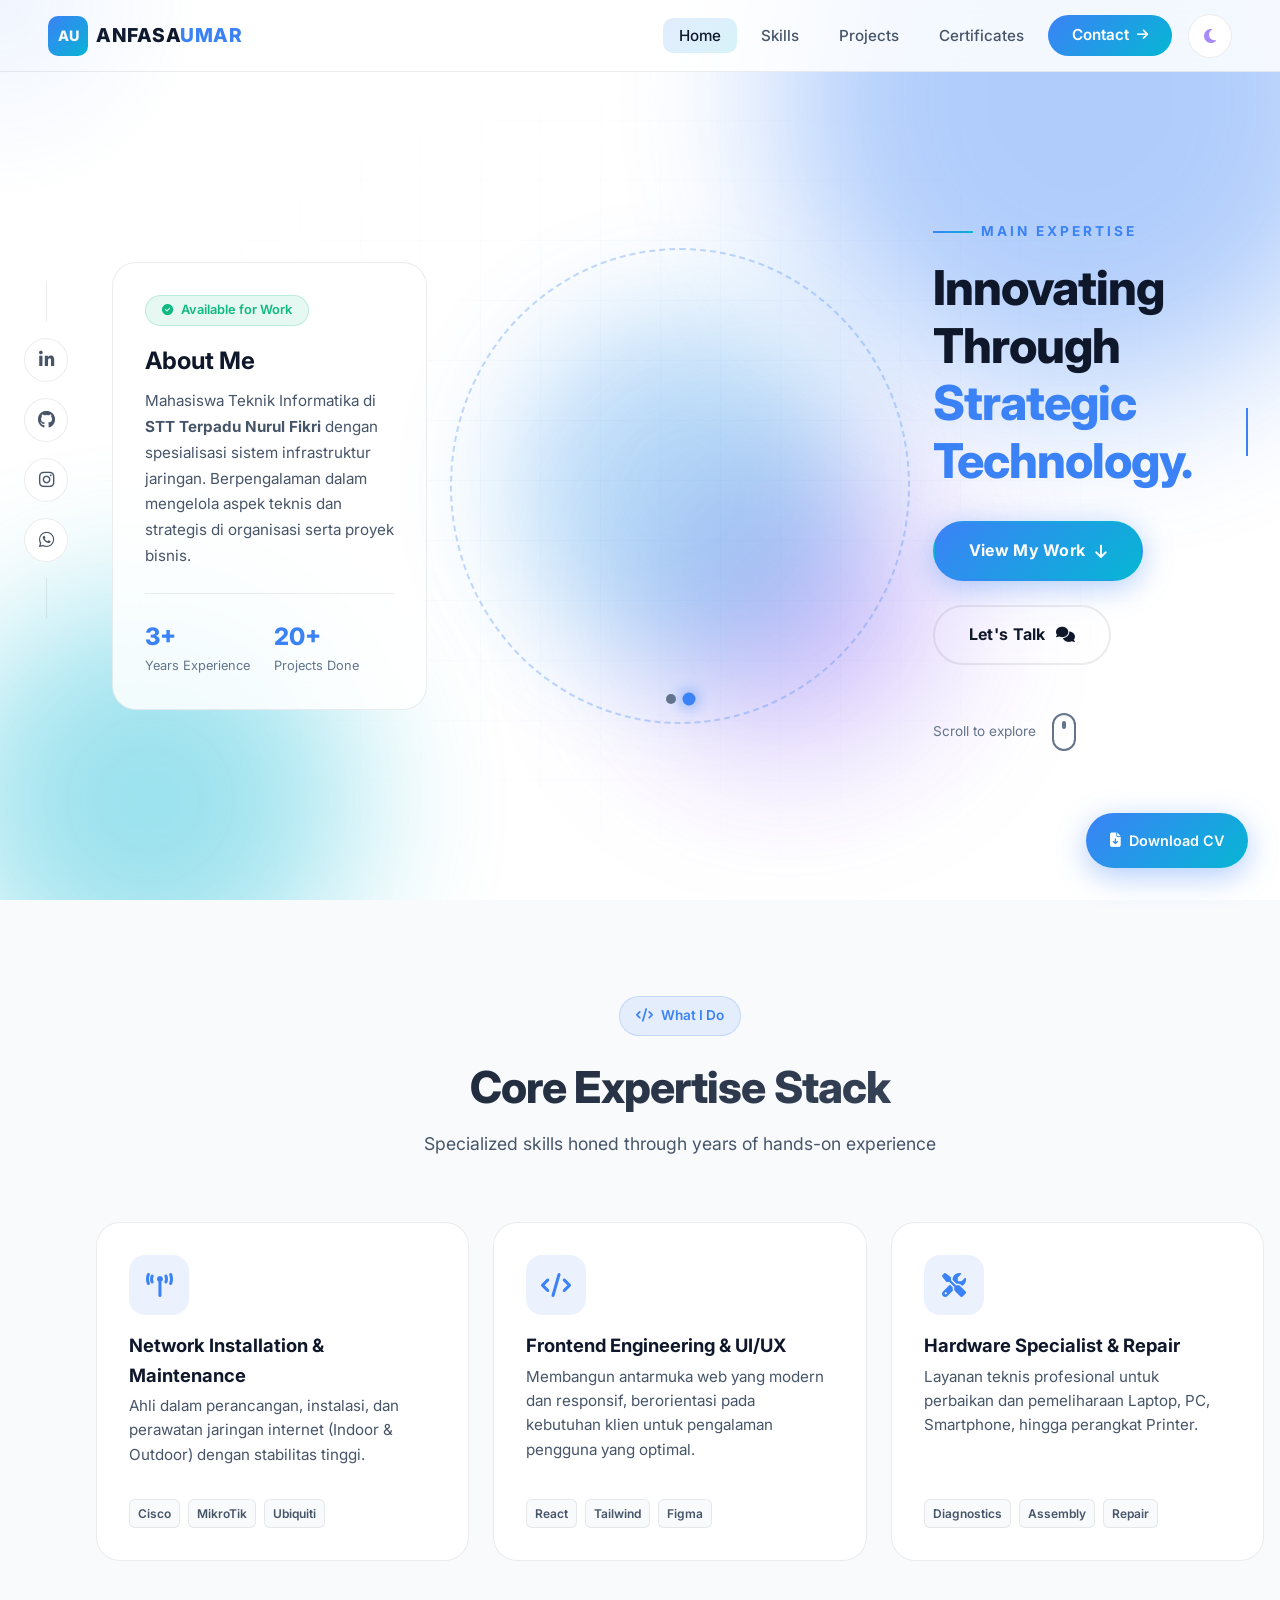
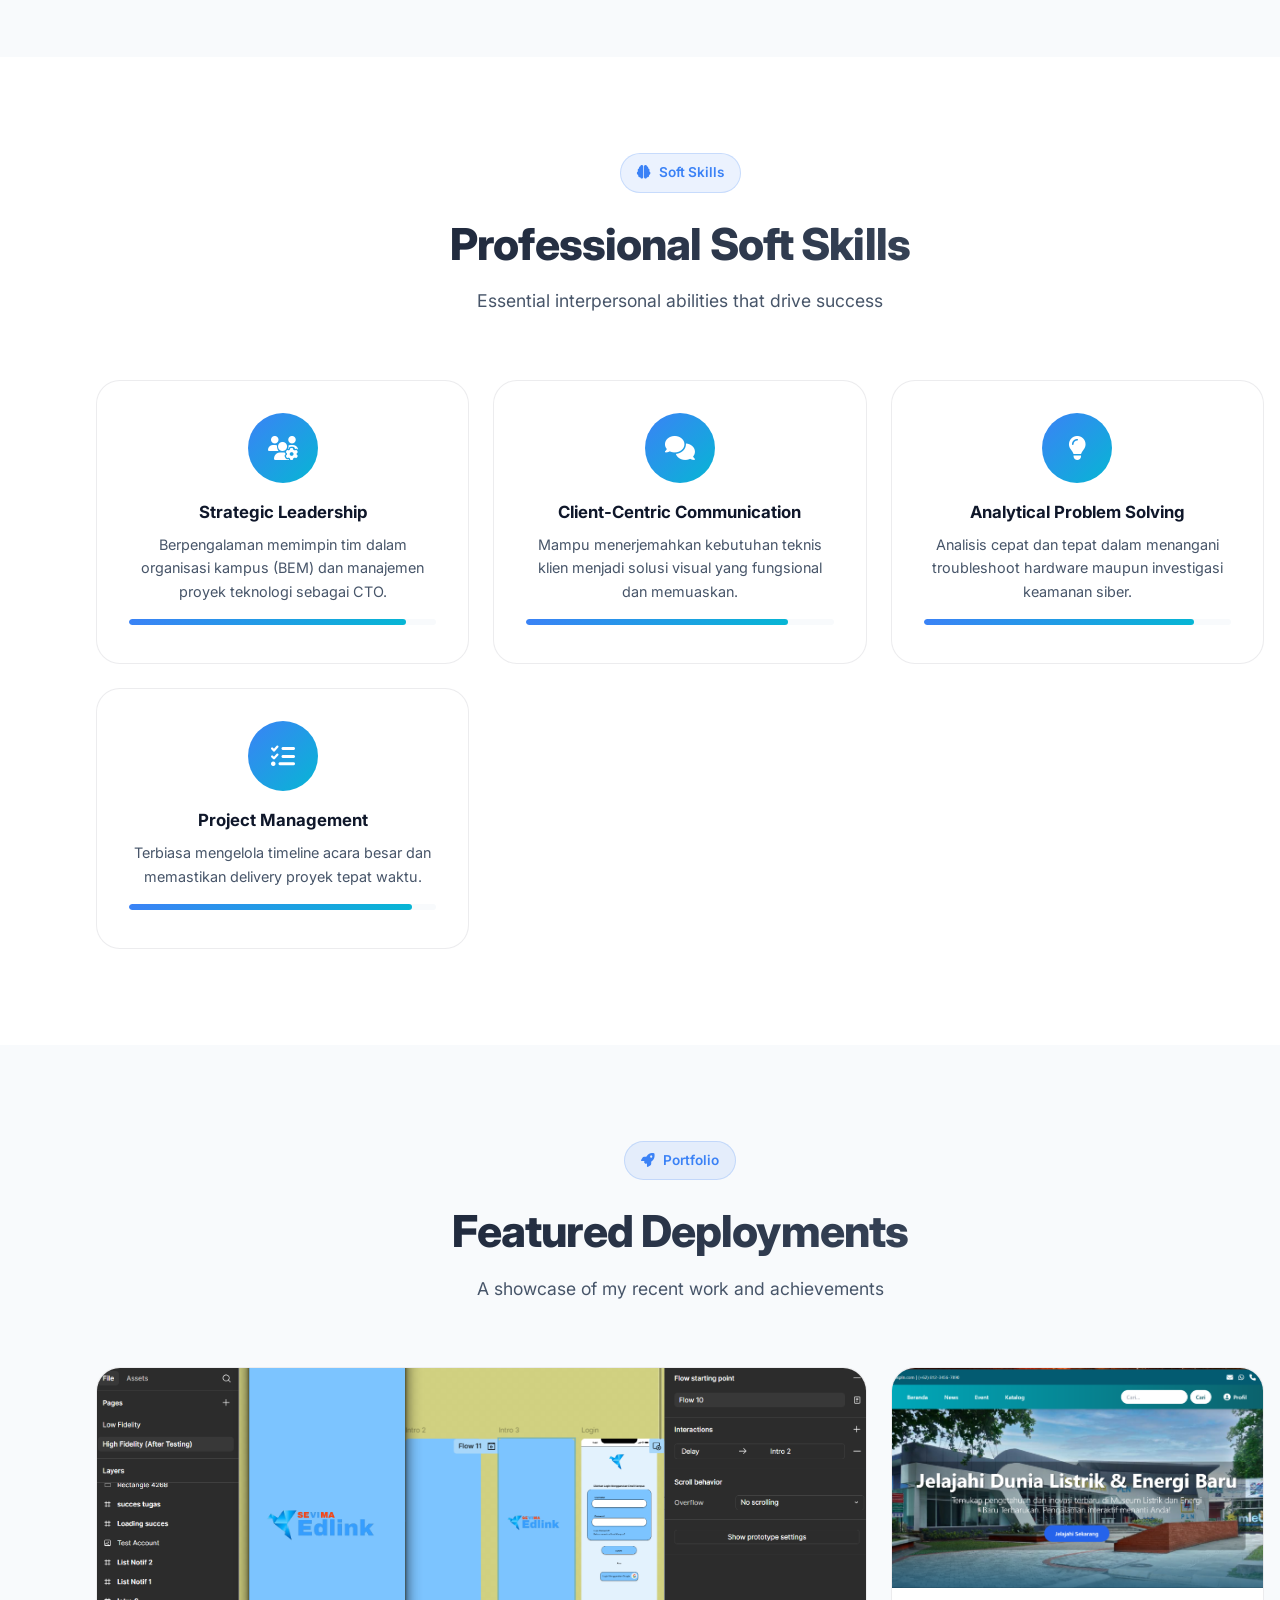
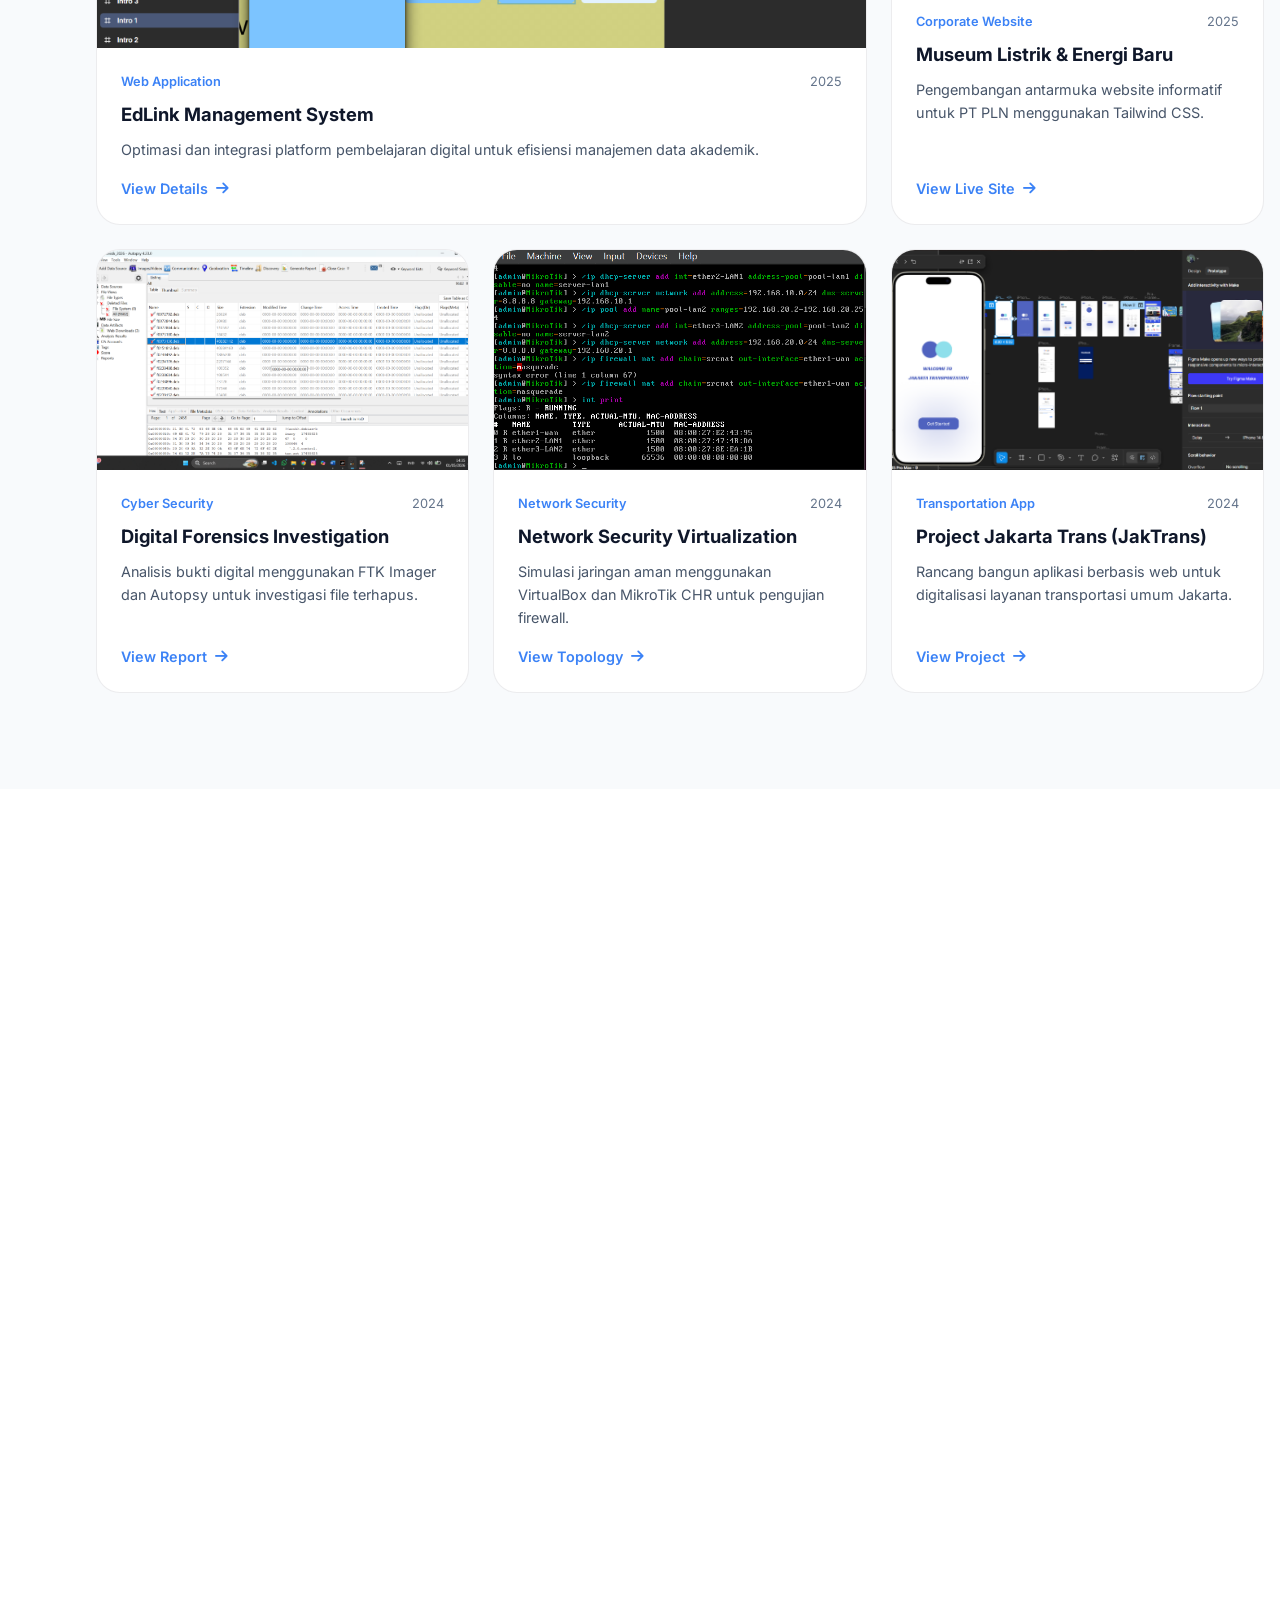
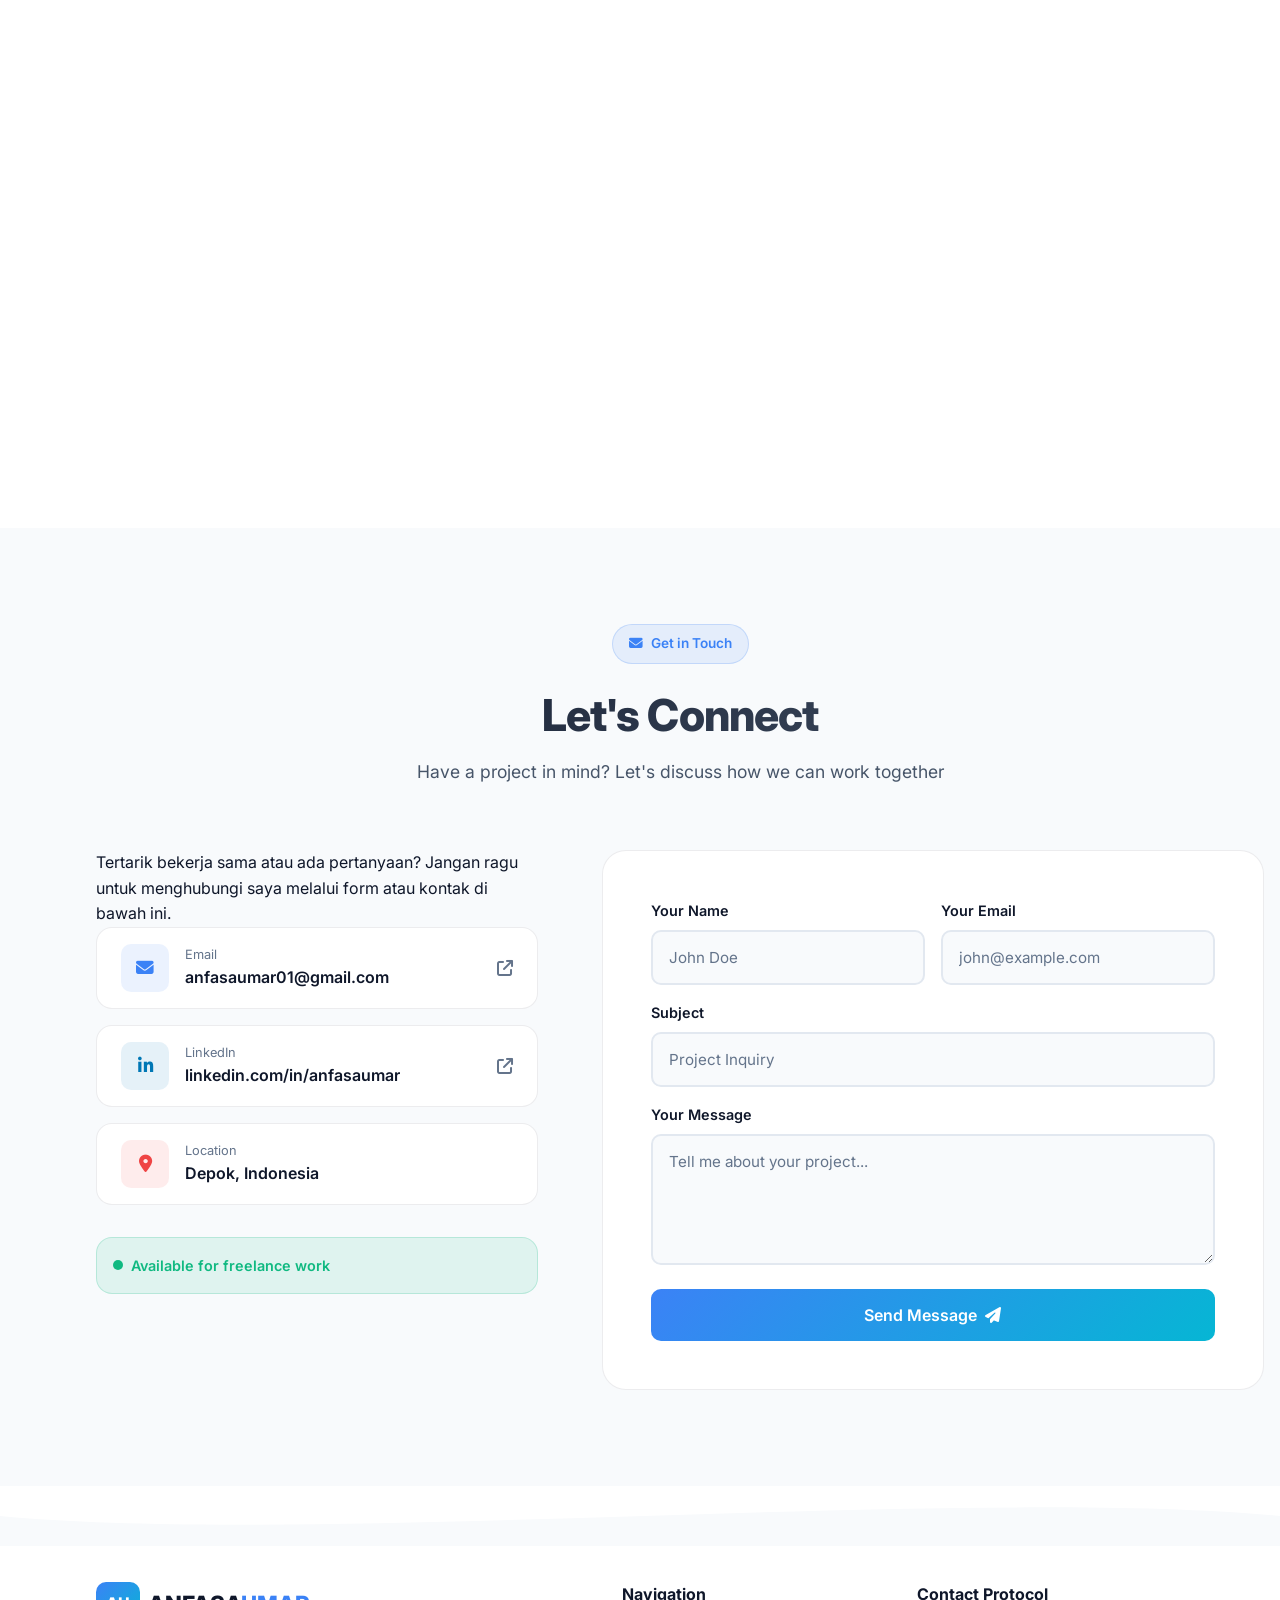
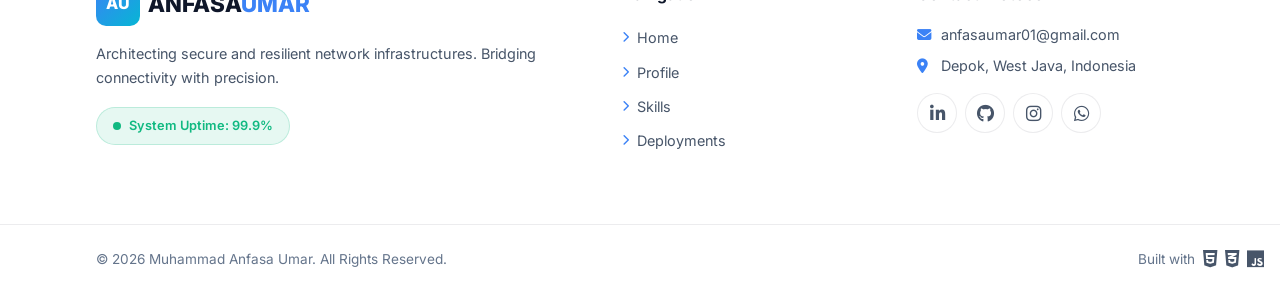
==== commit 8fabcecc: "moderen porto web1" ====
--- a/index.html
+++ b/index.html
@@ -1,758 +1,1112 @@
 <!doctype html>
 <html lang="id" data-theme="dark">
-<head>
-  <meta charset="UTF-8" />
-  <meta name="viewport" content="width=device-width, initial-scale=1.0, viewport-fit=cover" />
-  <meta name="description" content="Muhammad Anfasa Umar - Network Engineer & Frontend Engineer Portfolio" />
-  <meta name="theme-color" content="#0070f3" />
-  <meta property="og:title" content="Anfasa Umar | Portfolio" />
-  <meta property="og:description" content="Muhammad Anfasa Umar - Network Engineer & Frontend Engineer Portfolio" />
-  <meta property="og:image" content="https://anfasaumar.github.io/Portofolio_web/foto%20gw.jpeg" />
-  <meta property="og:type" content="website" />
-  <title>Anfasa Umar | Portfolio</title>
-  
-  <!-- Preconnect for performance -->
-  <link rel="preconnect" href="https://fonts.googleapis.com">
-  <link rel="preconnect" href="https://fonts.gstatic.com" crossorigin>
-  <link href="https://fonts.googleapis.com/css2?family=Inter:wght@300;400;500;600;700;800;900&family=JetBrains+Mono:wght@400;500;700&display=swap" rel="stylesheet">
-  <link rel="stylesheet" href="https://cdnjs.cloudflare.com/ajax/libs/font-awesome/6.5.0/css/all.min.css" />
-  <link rel="stylesheet" href="style.css" />
-</head>
-<body>
-
-  <!-- Cursor Glow Effect -->
-  <div class="cursor-glow" id="cursorGlow" aria-hidden="true"></div>
-
-  <!-- Vertical Sticky Social Bar -->
-  <aside class="sticky-socials" aria-label="Social Media Links">
-    <div class="social-line" aria-hidden="true"></div>
-    <a href="https://www.linkedin.com/in/anfasa-umar-b21893341" target="_blank" rel="noopener" class="s-link" aria-label="LinkedIn" data-tooltip="LinkedIn">
-      <i class="fab fa-linkedin-in"></i>
-    </a>
-    <a href="https://github.com/anfasaumar" target="_blank" rel="noopener" class="s-link" aria-label="GitHub" data-tooltip="GitHub">
-      <i class="fab fa-github"></i>
-    </a>
-    <a href="https://www.instagram.com/anfsumr" target="_blank" rel="noopener" class="s-link" aria-label="Instagram" data-tooltip="Instagram">
-      <i class="fab fa-instagram"></i>
-    </a>
-    <a href="https://wa.me/6289637434050" target="_blank" rel="noopener" class="s-link" aria-label="WhatsApp" data-tooltip="WhatsApp">
-      <i class="fab fa-whatsapp"></i>
-    </a>
-    <div class="social-line" aria-hidden="true"></div>
-  </aside>
-
-  <!-- Navigation -->
-  <header class="main-header">
-    <nav id="navbar" aria-label="Main Navigation">
-      <a href="#home" class="brand">
-        <span class="brand-icon">AU</span>
-        <span class="brand-text">ANFASA<span class="brand-accent">UMAR</span></span>
+  <head>
+    <meta charset="UTF-8" />
+    <meta
+      name="viewport"
+      content="width=device-width, initial-scale=1.0, viewport-fit=cover"
+    />
+    <meta
+      name="description"
+      content="Muhammad Anfasa Umar - Network Engineer & Frontend Engineer Portfolio"
+    />
+    <meta name="theme-color" content="#0070f3" />
+    <meta property="og:title" content="Anfasa Umar | Portfolio" />
+    <meta
+      property="og:description"
+      content="Muhammad Anfasa Umar - Network Engineer & Frontend Engineer Portfolio"
+    />
+    <meta
+      property="og:image"
+      content="https://anfasaumar.github.io/Portofolio_web/foto%20gw.jpeg"
+    />
+    <meta property="og:type" content="website" />
+    <title>Anfasa Umar | Portfolio</title>
+
+    <!-- Preconnect for performance -->
+    <link rel="preconnect" href="https://fonts.googleapis.com" />
+    <link rel="preconnect" href="https://fonts.gstatic.com" crossorigin />
+    <link
+      href="https://fonts.googleapis.com/css2?family=Inter:wght@300;400;500;600;700;800;900&family=JetBrains+Mono:wght@400;500;700&display=swap"
+      rel="stylesheet"
+    />
+    <link
+      rel="stylesheet"
+      href="https://cdnjs.cloudflare.com/ajax/libs/font-awesome/6.5.0/css/all.min.css"
+    />
+    <link rel="stylesheet" href="style.css" />
+  </head>
+  <body>
+    <!-- Cursor Glow Effect -->
+    <div class="cursor-glow" id="cursorGlow" aria-hidden="true"></div>
+
+    <!-- Vertical Sticky Social Bar -->
+    <aside class="sticky-socials" aria-label="Social Media Links">
+      <div class="social-line" aria-hidden="true"></div>
+      <a
+        href="https://www.linkedin.com/in/anfasa-umar-b21893341"
+        target="_blank"
+        rel="noopener"
+        class="s-link"
+        aria-label="LinkedIn"
+        data-tooltip="LinkedIn"
+      >
+        <i class="fab fa-linkedin-in"></i>
       </a>
-      
-      <button class="menu-toggle" id="mobile-menu" aria-label="Toggle menu" aria-expanded="false">
-        <span class="hamburger">
-          <span class="bar"></span>
-          <span class="bar"></span>
-          <span class="bar"></span>
-        </span>
+      <a
+        href="https://github.com/anfasaumar"
+        target="_blank"
+        rel="noopener"
+        class="s-link"
+        aria-label="GitHub"
+        data-tooltip="GitHub"
+      >
+        <i class="fab fa-github"></i>
+      </a>
+      <a
+        href="https://www.instagram.com/anfsumr"
+        target="_blank"
+        rel="noopener"
+        class="s-link"
+        aria-label="Instagram"
+        data-tooltip="Instagram"
+      >
+        <i class="fab fa-instagram"></i>
+      </a>
+      <a
+        href="https://wa.me/6289637434050"
+        target="_blank"
+        rel="noopener"
+        class="s-link"
+        aria-label="WhatsApp"
+        data-tooltip="WhatsApp"
+      >
+        <i class="fab fa-whatsapp"></i>
+      </a>
+      <div class="social-line" aria-hidden="true"></div>
+    </aside>
+
+    <!-- Navigation -->
+    <header class="main-header">
+      <nav id="navbar" aria-label="Main Navigation">
+        <a href="#home" class="brand">
+          <span class="brand-icon">AU</span>
+          <span class="brand-text"
+            >ANFASA<span class="brand-accent">UMAR</span></span
+          >
+        </a>
+
+        <button
+          class="menu-toggle"
+          id="mobile-menu"
+          aria-label="Toggle menu"
+          aria-expanded="false"
+        >
+          <span class="hamburger">
+            <span class="bar"></span>
+            <span class="bar"></span>
+            <span class="bar"></span>
+          </span>
+        </button>
+
+        <ul class="nav-links" id="nav-links" role="list">
+          <li>
+            <a href="#home" class="nav-item"><span>Home</span></a>
+          </li>
+          <li>
+            <a href="#expertise" class="nav-item"><span>Skills</span></a>
+          </li>
+          <li>
+            <a href="#projects" class="nav-item"><span>Projects</span></a>
+          </li>
+          <li>
+            <a href="#certifications" class="nav-item"
+              ><span>Certificates</span></a
+            >
+          </li>
+          <li>
+            <a href="#contact" class="nav-item btn-connect"
+              ><span>Contact</span><i class="fas fa-arrow-right"></i
+            ></a>
+          </li>
+          <li class="theme-toggle-wrapper">
+            <button
+              id="themeToggle"
+              class="theme-btn"
+              aria-label="Toggle theme"
+              title="Toggle Theme"
+            >
+              <div class="theme-icon-wrapper">
+                <i class="fas fa-sun" id="sunIcon" aria-hidden="true"></i>
+                <i class="fas fa-moon" id="moonIcon" aria-hidden="true"></i>
+              </div>
+            </button>
+          </li>
+        </ul>
+
+        <!-- Mobile Nav Overlay -->
+        <div class="nav-overlay" id="navOverlay"></div>
+      </nav>
+    </header>
+
+    <!-- Progress Bar -->
+    <div class="scroll-progress" id="scrollProgress" aria-hidden="true"></div>
+
+    <!-- Hero Section -->
+    <section id="home" class="hero">
+      <div class="hero-bg-elements" aria-hidden="true">
+        <div class="gradient-orb orb-1"></div>
+        <div class="gradient-orb orb-2"></div>
+        <div class="gradient-orb orb-3"></div>
+        <div class="grid-pattern"></div>
+      </div>
+
+      <div class="hero-content">
+        <div class="hero-col hero-intro">
+          <div class="intro-card">
+            <span class="intro-label">
+              <i class="fas fa-circle-check"></i>
+              Available for Work
+            </span>
+            <h2>About Me</h2>
+            <p>
+              Mahasiswa Teknik Informatika di
+              <strong>STT Terpadu Nurul Fikri</strong> dengan spesialisasi
+              sistem infrastruktur jaringan. Berpengalaman dalam mengelola aspek
+              teknis dan strategis di organisasi serta proyek bisnis.
+            </p>
+            <div class="intro-stats">
+              <div class="mini-stat">
+                <span class="stat-number">3+</span>
+                <span class="stat-label">Years Experience</span>
+              </div>
+              <div class="mini-stat">
+                <span class="stat-number">20+</span>
+                <span class="stat-label">Projects Done</span>
+              </div>
+            </div>
+          </div>
+        </div>
+
+        <div class="hero-col hero-profile">
+          <div class="profile-container" id="profile-container">
+            <div class="profile-glow" aria-hidden="true"></div>
+            <div class="profile-ring" aria-hidden="true"></div>
+            <img
+              src="fotogw.png"
+              alt="Muhammad Anfasa Umar"
+              id="hero-img"
+              class="profile-image"
+            />
+            <div class="image-dots">
+              <button
+                class="dot active"
+                onclick="changeImage(0)"
+                aria-label="Image 1"
+              ></button>
+              <button
+                class="dot"
+                onclick="changeImage(1)"
+                aria-label="Image 2"
+              ></button>
+              <!-- ← dot ke-2 sudah ada -->
+            </div>
+          </div>
+        </div>
+
+        <div class="hero-col hero-jobdesk">
+          <div class="jobdesk-wrapper">
+            <span class="sub-title">
+              <span class="line"></span>
+              Main Expertise
+            </span>
+            <h1>
+              Innovating Through <br />
+              <span class="typewriter-wrapper">
+                <span id="typewriter" aria-live="polite"></span>
+                <span class="cursor" aria-hidden="true"></span>
+              </span>
+            </h1>
+
+            <div class="hero-btns">
+              <a href="#projects" class="btn-primary">
+                <span>View My Work</span>
+                <i class="fas fa-arrow-down"></i>
+              </a>
+              <a href="#contact" class="btn-outline">
+                <span>Let's Talk</span>
+                <i class="fas fa-comments"></i>
+              </a>
+            </div>
+
+            <div class="scroll-indicator">
+              <span>Scroll to explore</span>
+              <div class="mouse">
+                <div class="wheel"></div>
+              </div>
+            </div>
+          </div>
+        </div>
+      </div>
+    </section>
+
+    <!-- Image Preview Modal -->
+    <div
+      id="previewModal"
+      class="modal"
+      role="dialog"
+      aria-modal="true"
+      aria-label="Image Preview"
+    >
+      <button class="close-modal" aria-label="Close preview">
+        <i class="fas fa-times"></i>
       </button>
-      
-      <ul class="nav-links" id="nav-links" role="list">
-        <li><a href="#home" class="nav-item"><span>Home</span></a></li>
-        <li><a href="#about" class="nav-item"><span>About</span></a></li>
-        <li><a href="#expertise" class="nav-item"><span>Skills</span></a></li>
-        <li><a href="#projects" class="nav-item"><span>Projects</span></a></li>
-        <li><a href="#certifications" class="nav-item"><span>Certificates</span></a></li>
-        <li><a href="#contact" class="nav-item btn-connect"><span>Contact</span><i class="fas fa-arrow-right"></i></a></li>
-        <li class="theme-toggle-wrapper">
-          <button id="themeToggle" class="theme-btn" aria-label="Toggle theme" title="Toggle Theme">
-            <div class="theme-icon-wrapper">
-              <i class="fas fa-sun" id="sunIcon" aria-hidden="true"></i>
-              <i class="fas fa-moon" id="moonIcon" aria-hidden="true"></i>
-            </div>
-          </button>
-        </li>
-      </ul>
-      
-      <!-- Mobile Nav Overlay -->
-      <div class="nav-overlay" id="navOverlay"></div>
-    </nav>
-  </header>
-
-  <!-- Progress Bar -->
-  <div class="scroll-progress" id="scrollProgress" aria-hidden="true"></div>
-
-  <!-- Hero Section -->
-  <section id="home" class="hero">
-    <div class="hero-bg-elements" aria-hidden="true">
-      <div class="gradient-orb orb-1"></div>
-      <div class="gradient-orb orb-2"></div>
-      <div class="gradient-orb orb-3"></div>
-      <div class="grid-pattern"></div>
-    </div>
-
-    <div class="hero-content">
-      <div class="hero-col hero-intro">
-        <div class="intro-card">
-          <span class="intro-label">
-            <i class="fas fa-circle-check"></i>
-            Available for Work
-          </span>
-          <h2>About Me</h2>
-          <p>Mahasiswa Teknik Informatika di <strong>STT Terpadu Nurul Fikri</strong> dengan spesialisasi sistem infrastruktur jaringan. Berpengalaman dalam mengelola aspek teknis dan strategis di organisasi serta proyek bisnis.</p>
-          <div class="intro-stats">
-            <div class="mini-stat">
-              <span class="stat-number">3+</span>
-              <span class="stat-label">Years Experience</span>
-            </div>
-            <div class="mini-stat">
-              <span class="stat-number">20+</span>
-              <span class="stat-label">Projects Done</span>
-            </div>
-          </div>
-        </div>
-      </div>
-
-      <div class="hero-col hero-profile">
-        <div class="profile-container" id="profile-container">
-          <div class="profile-glow" aria-hidden="true"></div>
-          <div class="profile-ring" aria-hidden="true"></div>
-          <img src="fotogw.png" alt="Muhammad Anfasa Umar" id="hero-img" class="profile-image">
-          <div class="image-dots">
-            <button class="dot active" onclick="changeImage(0)" aria-label="Image 1"></button>
-            <button class="dot" onclick="changeImage(1)" aria-label="Image 2"></button>
-          </div>
-        </div>
-      </div>
-
-      <div class="hero-col hero-jobdesk">
-        <div class="jobdesk-wrapper">
-          <span class="sub-title">
-            <span class="line"></span>
-            Main Expertise
-          </span>
-          <h1>Innovating Through <br>
-            <span class="typewriter-wrapper">
-              <span id="typewriter" aria-live="polite"></span>
-              <span class="cursor" aria-hidden="true"></span>
-            </span>
-          </h1>
-          
-          <div class="hero-btns">
-            <a href="#projects" class="btn-primary">
-              <span>View My Work</span>
-              <i class="fas fa-arrow-down"></i>
-            </a>
-            <a href="#contact" class="btn-outline">
-              <span>Let's Talk</span>
-              <i class="fas fa-comments"></i>
-            </a>
-          </div>
-          
-          <div class="scroll-indicator">
-            <span>Scroll to explore</span>
-            <div class="mouse">
-              <div class="wheel"></div>
-            </div>
-          </div>
-        </div>
+      <div class="modal-inner">
+        <img id="previewImage" src="" alt="" />
+        <p id="previewCaption" class="modal-caption"></p>
       </div>
     </div>
-  </section>
-
-  <!-- Image Preview Modal -->
-  <div id="previewModal" class="modal" role="dialog" aria-modal="true" aria-label="Image Preview">
-    <button class="close-modal" aria-label="Close preview">
-      <i class="fas fa-times"></i>
+
+    <!-- Core Skills Section -->
+    <section id="expertise" class="skills-section section-pad reveal-init">
+      <div class="container">
+        <div class="section-header">
+          <span class="section-tag"><i class="fas fa-code"></i> What I Do</span>
+          <h2 class="section-heading">Core Expertise Stack</h2>
+          <p class="section-desc">
+            Specialized skills honed through years of hands-on experience
+          </p>
+        </div>
+
+        <div class="skills-grid">
+          <article class="skill-node" data-aos="fade-up">
+            <div class="node-icon">
+              <i class="fas fa-tower-broadcast"></i>
+            </div>
+            <div class="node-content">
+              <h4>Network Installation & Maintenance</h4>
+              <p>
+                Ahli dalam perancangan, instalasi, dan perawatan jaringan
+                internet (Indoor & Outdoor) dengan stabilitas tinggi.
+              </p>
+            </div>
+            <div class="node-footer">
+              <span class="tech-badge">Cisco</span>
+              <span class="tech-badge">MikroTik</span>
+              <span class="tech-badge">Ubiquiti</span>
+            </div>
+          </article>
+
+          <article class="skill-node" data-aos="fade-up" data-aos-delay="100">
+            <div class="node-icon">
+              <i class="fas fa-code"></i>
+            </div>
+            <div class="node-content">
+              <h4>Frontend Engineering & UI/UX</h4>
+              <p>
+                Membangun antarmuka web yang modern dan responsif, berorientasi
+                pada kebutuhan klien untuk pengalaman pengguna yang optimal.
+              </p>
+            </div>
+            <div class="node-footer">
+              <span class="tech-badge">React</span>
+              <span class="tech-badge">Tailwind</span>
+              <span class="tech-badge">Figma</span>
+            </div>
+          </article>
+
+          <article class="skill-node" data-aos="fade-up" data-aos-delay="200">
+            <div class="node-icon">
+              <i class="fas fa-tools"></i>
+            </div>
+            <div class="node-content">
+              <h4>Hardware Specialist & Repair</h4>
+              <p>
+                Layanan teknis profesional untuk perbaikan dan pemeliharaan
+                Laptop, PC, Smartphone, hingga perangkat Printer.
+              </p>
+            </div>
+            <div class="node-footer">
+              <span class="tech-badge">Diagnostics</span>
+              <span class="tech-badge">Assembly</span>
+              <span class="tech-badge">Repair</span>
+            </div>
+          </article>
+        </div>
+      </div>
+    </section>
+
+    <!-- Soft Skills Section -->
+    <section
+      id="soft-skills"
+      class="soft-skills-section section-pad reveal-init"
+    >
+      <div class="container">
+        <div class="section-header">
+          <span class="section-tag"
+            ><i class="fas fa-brain"></i> Soft Skills</span
+          >
+          <h2 class="section-heading">Professional Soft Skills</h2>
+          <p class="section-desc">
+            Essential interpersonal abilities that drive success
+          </p>
+        </div>
+
+        <div class="soft-skills-grid">
+          <article class="soft-card">
+            <div class="soft-icon">
+              <i class="fas fa-users-cog"></i>
+            </div>
+            <h3>Strategic Leadership</h3>
+            <p>
+              Berpengalaman memimpin tim dalam organisasi kampus (BEM) dan
+              manajemen proyek teknologi sebagai CTO.
+            </p>
+            <div class="soft-meter">
+              <div class="meter-fill" style="--fill: 90%"></div>
+            </div>
+          </article>
+
+          <article class="soft-card">
+            <div class="soft-icon">
+              <i class="fas fa-comments"></i>
+            </div>
+            <h3>Client-Centric Communication</h3>
+            <p>
+              Mampu menerjemahkan kebutuhan teknis klien menjadi solusi visual
+              yang fungsional dan memuaskan.
+            </p>
+            <div class="soft-meter">
+              <div class="meter-fill" style="--fill: 85%"></div>
+            </div>
+          </article>
+
+          <article class="soft-card">
+            <div class="soft-icon">
+              <i class="fas fa-lightbulb"></i>
+            </div>
+            <h3>Analytical Problem Solving</h3>
+            <p>
+              Analisis cepat dan tepat dalam menangani troubleshoot hardware
+              maupun investigasi keamanan siber.
+            </p>
+            <div class="soft-meter">
+              <div class="meter-fill" style="--fill: 88%"></div>
+            </div>
+          </article>
+
+          <article class="soft-card">
+            <div class="soft-icon">
+              <i class="fas fa-tasks"></i>
+            </div>
+            <h3>Project Management</h3>
+            <p>
+              Terbiasa mengelola timeline acara besar dan memastikan delivery
+              proyek tepat waktu.
+            </p>
+            <div class="soft-meter">
+              <div class="meter-fill" style="--fill: 92%"></div>
+            </div>
+          </article>
+        </div>
+      </div>
+    </section>
+
+    <!-- Projects Section -->
+    <section id="projects" class="projects section-pad reveal-init">
+      <div class="container">
+        <div class="section-header">
+          <span class="section-tag"
+            ><i class="fas fa-rocket"></i> Portfolio</span
+          >
+          <h2 class="section-heading">Featured Deployments</h2>
+          <p class="section-desc">
+            A showcase of my recent work and achievements
+          </p>
+        </div>
+
+        <div class="project-grid">
+          <article class="project-card featured">
+            <div class="project-img-wrap">
+              <img
+                src="EdLink.png"
+                alt="EdLink Integration System"
+                loading="lazy"
+              />
+              <div class="project-overlay">
+                <div class="overlay-content">
+                  <div class="project-tags">
+                    <span>Frontend</span>
+                    <span>Figma</span>
+                    <span>Web Dev</span>
+                  </div>
+                  <a href="#" class="project-link">
+                    <i class="fas fa-arrow-up-right-from-square"></i>
+                  </a>
+                </div>
+              </div>
+            </div>
+            <div class="project-content">
+              <div class="project-meta">
+                <span class="project-category">Web Application</span>
+                <span class="project-year">2025</span>
+              </div>
+              <h3>EdLink Management System</h3>
+              <p>
+                Optimasi dan integrasi platform pembelajaran digital untuk
+                efisiensi manajemen data akademik.
+              </p>
+              <a href="#" class="view-detail">
+                <span>View Details</span>
+                <i class="fas fa-arrow-right"></i>
+              </a>
+            </div>
+          </article>
+
+          <article class="project-card">
+            <div class="project-img-wrap">
+              <img
+                src="MLEB.png"
+                alt="Museum Listrik Energi Baru"
+                loading="lazy"
+              />
+              <div class="project-overlay">
+                <div class="overlay-content">
+                  <div class="project-tags">
+                    <span>Tailwind CSS</span>
+                    <span>JavaScript</span>
+                    <span>Responsive</span>
+                  </div>
+                  <a href="#" class="project-link">
+                    <i class="fas fa-arrow-up-right-from-square"></i>
+                  </a>
+                </div>
+              </div>
+            </div>
+            <div class="project-content">
+              <div class="project-meta">
+                <span class="project-category">Corporate Website</span>
+                <span class="project-year">2025</span>
+              </div>
+              <h3>Museum Listrik & Energi Baru</h3>
+              <p>
+                Pengembangan antarmuka website informatif untuk PT PLN
+                menggunakan Tailwind CSS.
+              </p>
+              <a href="#" class="view-detail">
+                <span>View Live Site</span>
+                <i class="fas fa-arrow-right"></i>
+              </a>
+            </div>
+          </article>
+
+          <article class="project-card">
+            <div class="project-img-wrap">
+              <img
+                src="Autopsy.png"
+                alt="Digital Forensics Investigation"
+                loading="lazy"
+              />
+              <div class="project-overlay">
+                <div class="overlay-content">
+                  <div class="project-tags">
+                    <span>Forensics</span>
+                    <span>Autopsy</span>
+                    <span>Investigation</span>
+                  </div>
+                  <a href="#" class="project-link">
+                    <i class="fas fa-arrow-up-right-from-square"></i>
+                  </a>
+                </div>
+              </div>
+            </div>
+            <div class="project-content">
+              <div class="project-meta">
+                <span class="project-category">Cyber Security</span>
+                <span class="project-year">2024</span>
+              </div>
+              <h3>Digital Forensics Investigation</h3>
+              <p>
+                Analisis bukti digital menggunakan FTK Imager dan Autopsy untuk
+                investigasi file terhapus.
+              </p>
+              <a href="#" class="view-detail">
+                <span>View Report</span>
+                <i class="fas fa-arrow-right"></i>
+              </a>
+            </div>
+          </article>
+
+          <article class="project-card">
+            <div class="project-img-wrap">
+              <img
+                src="VKJ.png"
+                alt="Network Security Virtualization"
+                loading="lazy"
+              />
+              <div class="project-overlay">
+                <div class="overlay-content">
+                  <div class="project-tags">
+                    <span>MikroTik CHR</span>
+                    <span>Ubuntu Server</span>
+                    <span>Virtualization</span>
+                  </div>
+                  <a href="#" class="project-link">
+                    <i class="fas fa-arrow-up-right-from-square"></i>
+                  </a>
+                </div>
+              </div>
+            </div>
+            <div class="project-content">
+              <div class="project-meta">
+                <span class="project-category">Network Security</span>
+                <span class="project-year">2024</span>
+              </div>
+              <h3>Network Security Virtualization</h3>
+              <p>
+                Simulasi jaringan aman menggunakan VirtualBox dan MikroTik CHR
+                untuk pengujian firewall.
+              </p>
+              <a href="#" class="view-detail">
+                <span>View Topology</span>
+                <i class="fas fa-arrow-right"></i>
+              </a>
+            </div>
+          </article>
+
+          <article class="project-card">
+            <div class="project-img-wrap">
+              <img
+                src="jaktrans.png"
+                alt="Project Jakarta Trans"
+                loading="lazy"
+              />
+              <div class="project-overlay">
+                <div class="overlay-content">
+                  <div class="project-tags">
+                    <span>Frontend</span>
+                    <span>Figma</span>
+                    <span>Web Dev</span>
+                  </div>
+                  <a href="#" class="project-link">
+                    <i class="fas fa-arrow-up-right-from-square"></i>
+                  </a>
+                </div>
+              </div>
+            </div>
+            <div class="project-content">
+              <div class="project-meta">
+                <span class="project-category">Transportation App</span>
+                <span class="project-year">2024</span>
+              </div>
+              <h3>Project Jakarta Trans (JakTrans)</h3>
+              <p>
+                Rancang bangun aplikasi berbasis web untuk digitalisasi layanan
+                transportasi umum Jakarta.
+              </p>
+              <a href="#" class="view-detail">
+                <span>View Project</span>
+                <i class="fas fa-arrow-right"></i>
+              </a>
+            </div>
+          </article>
+        </div>
+      </div>
+    </section>
+
+    <!-- Certificates Section -->
+    <section id="certifications" class="certs section-pad reveal-init">
+      <div class="container">
+        <div class="section-header">
+          <span class="section-tag"
+            ><i class="fas fa-award"></i> Achievements</span
+          >
+          <h2 class="section-heading">Professional Credentials</h2>
+          <p class="section-desc">
+            Certifications and recognitions earned throughout my journey
+          </p>
+        </div>
+
+        <div class="cert-filter" role="group" aria-label="Filter certificates">
+          <button class="filter-btn active" data-filter="all">
+            <i class="fas fa-border-all"></i>
+            <span>All</span>
+          </button>
+          <button class="filter-btn" data-filter="Sertifikat">
+            <i class="fas fa-certificate"></i>
+            <span>Sertifikat</span>
+          </button>
+          <button class="filter-btn" data-filter="Sertifikasi">
+            <i class="fas fa-file-certificate"></i>
+            <span>Sertifikasi</span>
+          </button>
+        </div>
+
+        <div class="cert-grid">
+          <article
+            class="cert-card"
+            data-category="Sertifikat"
+            data-img="MUHAMMAD ANFASA UMAR (1) (1).png"
+            data-caption="Project Officer DERAS 2025"
+          >
+            <div class="cert-badge">
+              <i class="fas fa-star"></i>
+            </div>
+            <div class="cert-img-wrap">
+              <img
+                src="MUHAMMAD ANFASA UMAR (1) (1).png"
+                alt="Project Officer DERAS"
+                loading="lazy"
+              />
+            </div>
+            <div class="cert-info">
+              <span class="cert-issuer">BEM STT Terpadu Nurul Fikri</span>
+              <h4>Project Officer DERAS 2025</h4>
+              <p>
+                Bertanggung jawab penuh dalam memimpin manajemen proyek dan
+                koordinasi antar divisi debat publik skala kampus.
+              </p>
+              <div class="cert-footer">
+                <span class="cert-date"
+                  ><i class="far fa-calendar"></i> 2025</span
+                >
+                <button class="cert-view" aria-label="View certificate">
+                  <i class="fas fa-expand"></i>
+                </button>
+              </div>
+            </div>
+          </article>
+
+          <article
+            class="cert-card"
+            data-category="Sertifikasi"
+            data-img="Sertifikat.K3L_page-0001.jpg"
+            data-caption="Kesehatan & Keselamatan Kerja"
+          >
+            <div class="cert-badge verified">
+              <i class="fas fa-check-circle"></i>
+            </div>
+            <div class="cert-img-wrap">
+              <img
+                src="Sertifikat.K3L_page-0001.jpg"
+                alt="K3L Certificate"
+                loading="lazy"
+              />
+            </div>
+            <div class="cert-info">
+              <span class="cert-issuer">GeoSafety Indonesia</span>
+              <h4>Kesehatan & Keselamatan Kerja</h4>
+              <p>
+                Sertifikat kompetensi K3L sesuai regulasi dan standar keamanan
+                kerja nasional.
+              </p>
+              <div class="cert-footer">
+                <span class="cert-date"
+                  ><i class="far fa-calendar"></i> 2024</span
+                >
+                <button class="cert-view" aria-label="View certificate">
+                  <i class="fas fa-expand"></i>
+                </button>
+              </div>
+            </div>
+          </article>
+
+          <article
+            class="cert-card"
+            data-category="Sertifikat"
+            data-img="Anfasa Umar.png"
+            data-caption="Pengabdian Mahasiswa 2025"
+          >
+            <div class="cert-badge">
+              <i class="fas fa-heart"></i>
+            </div>
+            <div class="cert-img-wrap">
+              <img
+                src="Anfasa Umar.png"
+                alt="Sertifikat Penghargaan Kastrat"
+                loading="lazy"
+              />
+            </div>
+            <div class="cert-info">
+              <span class="cert-issuer">BEM STT Terpadu Nurul Fikri</span>
+              <h4>Pengabdian Mahasiswa 2025</h4>
+              <p>
+                Penghargaan atas dedikasi membangun sinergi dengan masyarakat
+                melalui aksi pengabdian berkelanjutan.
+              </p>
+              <div class="cert-footer">
+                <span class="cert-date"
+                  ><i class="far fa-calendar"></i> 2025</span
+                >
+                <button class="cert-view" aria-label="View certificate">
+                  <i class="fas fa-expand"></i>
+                </button>
+              </div>
+            </div>
+          </article>
+
+          <article
+            class="cert-card"
+            data-category="Sertifikat"
+            data-img="Juara 3 Esai - M. Anfasa.png"
+            data-caption="Juara 3 Lomba Menulis"
+          >
+            <div class="cert-badge winner">
+              <i class="fas fa-trophy"></i>
+            </div>
+            <div class="cert-img-wrap">
+              <img
+                src="Juara 3 Esai - M. Anfasa.png"
+                alt="Juara 3 Lomba Menulis"
+                loading="lazy"
+              />
+            </div>
+            <div class="cert-info">
+              <span class="cert-issuer">EHA Institute</span>
+              <h4>Juara 3 Lomba Menulis</h4>
+              <p>
+                Penghargaan atas gagasan kreatif menganalisis gaya hidup dan
+                pola makan sehat bagi Generasi Z.
+              </p>
+              <div class="cert-footer">
+                <span class="cert-date"
+                  ><i class="far fa-calendar"></i> 2024</span
+                >
+                <button class="cert-view" aria-label="View certificate">
+                  <i class="fas fa-expand"></i>
+                </button>
+              </div>
+            </div>
+          </article>
+
+          <article
+            class="cert-card"
+            data-category="Sertifikat"
+            data-img="Sertifikat_magang.jpg"
+            data-caption="Internship PT. PLN Persero"
+          >
+            <div class="cert-badge">
+              <i class="fas fa-building"></i>
+            </div>
+            <div class="cert-img-wrap">
+              <img
+                src="Sertifikat_magang.jpg"
+                alt="Sertifikat Magang"
+                loading="lazy"
+              />
+            </div>
+            <div class="cert-info">
+              <span class="cert-issuer">Museum Listrik dan Energi Baru</span>
+              <h4>Internship — PT. PLN Persero Pusdiklat</h4>
+              <p>
+                Pengembangan antarmuka web dan pemeliharaan infrastruktur IT
+                untuk operasional museum.
+              </p>
+              <div class="cert-footer">
+                <span class="cert-date"
+                  ><i class="far fa-calendar"></i> 2025</span
+                >
+                <button class="cert-view" aria-label="View certificate">
+                  <i class="fas fa-expand"></i>
+                </button>
+              </div>
+            </div>
+          </article>
+
+          <article
+            class="cert-card"
+            data-category="Sertifikat"
+            data-img="UMAR.png"
+            data-caption="Panitia Pelantikan UKM"
+          >
+            <div class="cert-badge">
+              <i class="fas fa-users"></i>
+            </div>
+            <div class="cert-img-wrap">
+              <img src="UMAR.png" alt="Sertifikat UKM" loading="lazy" />
+            </div>
+            <div class="cert-info">
+              <span class="cert-issuer">BEM STT Terpadu Nurul Fikri</span>
+              <h4>Panitia Pelantikan Kepala UKM</h4>
+              <p>
+                Koordinasi teknis pelaksanaan prosesi pelantikan formal seluruh
+                pimpinan Unit Kegiatan Mahasiswa.
+              </p>
+              <div class="cert-footer">
+                <span class="cert-date"
+                  ><i class="far fa-calendar"></i> 2024</span
+                >
+                <button class="cert-view" aria-label="View certificate">
+                  <i class="fas fa-expand"></i>
+                </button>
+              </div>
+            </div>
+          </article>
+        </div>
+      </div>
+    </section>
+
+    <!-- Contact Section -->
+    <section id="contact" class="contact-section section-pad reveal-init">
+      <div class="container">
+        <div class="section-header">
+          <span class="section-tag"
+            ><i class="fas fa-envelope"></i> Get in Touch</span
+          >
+          <h2 class="section-heading">Let's Connect</h2>
+          <p class="section-desc">
+            Have a project in mind? Let's discuss how we can work together
+          </p>
+        </div>
+
+        <div class="contact-grid">
+          <div class="contact-info">
+            <div class="contact-intro">
+              <p>
+                Tertarik bekerja sama atau ada pertanyaan? Jangan ragu untuk
+                menghubungi saya melalui form atau kontak di bawah ini.
+              </p>
+            </div>
+
+            <div class="contact-cards">
+              <a href="mailto:anfasaumar01@gmail.com" class="contact-card">
+                <div class="contact-card-icon">
+                  <i class="fas fa-envelope"></i>
+                </div>
+                <div class="contact-card-content">
+                  <span class="contact-card-label">Email</span>
+                  <span class="contact-card-value">anfasaumar01@gmail.com</span>
+                </div>
+                <i
+                  class="fas fa-arrow-up-right-from-square contact-card-arrow"
+                ></i>
+              </a>
+
+              <a
+                href="https://linkedin.com/in/anfasaumar"
+                class="contact-card"
+                target="_blank"
+                rel="noopener"
+              >
+                <div class="contact-card-icon linkedin">
+                  <i class="fab fa-linkedin-in"></i>
+                </div>
+                <div class="contact-card-content">
+                  <span class="contact-card-label">LinkedIn</span>
+                  <span class="contact-card-value"
+                    >linkedin.com/in/anfasaumar</span
+                  >
+                </div>
+                <i
+                  class="fas fa-arrow-up-right-from-square contact-card-arrow"
+                ></i>
+              </a>
+
+              <div class="contact-card static">
+                <div class="contact-card-icon location">
+                  <i class="fas fa-map-marker-alt"></i>
+                </div>
+                <div class="contact-card-content">
+                  <span class="contact-card-label">Location</span>
+                  <span class="contact-card-value">Depok, Indonesia</span>
+                </div>
+              </div>
+            </div>
+
+            <div class="contact-availability">
+              <div class="availability-indicator">
+                <span class="pulse"></span>
+                <span>Available for freelance work</span>
+              </div>
+            </div>
+          </div>
+
+          <form
+            action="https://formspree.io/f/mrejredn"
+            method="POST"
+            class="contact-form"
+            novalidate
+          >
+            <div class="form-row">
+              <div class="form-field">
+                <label for="name">Your Name</label>
+                <input
+                  type="text"
+                  id="name"
+                  name="name"
+                  placeholder="John Doe"
+                  required
+                  autocomplete="name"
+                />
+              </div>
+              <div class="form-field">
+                <label for="email">Your Email</label>
+                <input
+                  type="email"
+                  id="email"
+                  name="email"
+                  placeholder="john@example.com"
+                  required
+                  autocomplete="email"
+                />
+              </div>
+            </div>
+
+            <div class="form-field">
+              <label for="subject">Subject</label>
+              <input
+                type="text"
+                id="subject"
+                name="subject"
+                placeholder="Project Inquiry"
+              />
+            </div>
+
+            <div class="form-field">
+              <label for="message">Your Message</label>
+              <textarea
+                id="message"
+                name="message"
+                placeholder="Tell me about your project..."
+                rows="5"
+                required
+              ></textarea>
+            </div>
+
+            <button type="submit" class="form-submit">
+              <span>Send Message</span>
+              <i class="fas fa-paper-plane"></i>
+            </button>
+          </form>
+        </div>
+      </div>
+    </section>
+
+    <!-- Floating CV Button -->
+    <a
+      href="cv.jpg"
+      download="Anfasa-Umar-CV.pdf"
+      class="floating-cv"
+      aria-label="Download CV"
+    >
+      <i class="fas fa-file-download"></i>
+      <span>Download CV</span>
+    </a>
+
+    <!-- Back to Top -->
+    <button class="back-to-top" id="backToTop" aria-label="Back to top">
+      <i class="fas fa-chevron-up"></i>
     </button>
-    <div class="modal-inner">
-      <img id="previewImage" src="" alt="" />
-      <p id="previewCaption" class="modal-caption"></p>
-    </div>
-  </div>
-
-  <!-- Core Skills Section -->
-  <section id="expertise" class="skills-section section-pad reveal-init">
-    <div class="container">
-      <div class="section-header">
-        <span class="section-tag"><i class="fas fa-code"></i> What I Do</span>
-        <h2 class="section-heading">Core Expertise Stack</h2>
-        <p class="section-desc">Specialized skills honed through years of hands-on experience</p>
+
+    <!-- Footer -->
+    <footer class="main-footer">
+      <div class="footer-wave" aria-hidden="true">
+        <svg
+          xmlns="http://www.w3.org/2000/svg"
+          viewBox="0 0 1440 100"
+          preserveAspectRatio="none"
+        >
+          <path
+            fill="currentColor"
+            d="M0,50 C360,100 1080,0 1440,50 L1440,100 L0,100 Z"
+          ></path>
+        </svg>
       </div>
-      
-      <div class="skills-grid">
-        <article class="skill-node" data-aos="fade-up">
-          <div class="node-icon">
-            <i class="fas fa-tower-broadcast"></i>
+
+      <div class="footer-inner container">
+        <div class="footer-brand">
+          <div class="logo">
+            <span class="logo-icon">AU</span>
+            <span class="logo-text">ANFASA<span>UMAR</span></span>
           </div>
-          <div class="node-content">
-            <h4>Network Installation & Maintenance</h4>
-            <p>Ahli dalam perancangan, instalasi, dan perawatan jaringan internet (Indoor & Outdoor) dengan stabilitas tinggi.</p>
+          <p>
+            Architecting secure and resilient network infrastructures. Bridging
+            connectivity with precision.
+          </p>
+          <div class="system-uptime">
+            <span class="status-dot" aria-hidden="true"></span>
+            <span>System Uptime: 99.9%</span>
           </div>
-          <div class="node-footer">
-            <span class="tech-badge">Cisco</span>
-            <span class="tech-badge">MikroTik</span>
-            <span class="tech-badge">Ubiquiti</span>
+        </div>
+
+        <nav class="footer-nav" aria-label="Footer Navigation">
+          <h4>Navigation</h4>
+          <ul>
+            <li>
+              <a href="#home"><i class="fas fa-chevron-right"></i> Home</a>
+            </li>
+            <li>
+              <a href="#about"><i class="fas fa-chevron-right"></i> Profile</a>
+            </li>
+            <li>
+              <a href="#expertise"
+                ><i class="fas fa-chevron-right"></i> Skills</a
+              >
+            </li>
+            <li>
+              <a href="#projects"
+                ><i class="fas fa-chevron-right"></i> Deployments</a
+              >
+            </li>
+          </ul>
+        </nav>
+
+        <div class="footer-contact">
+          <h4>Contact Protocol</h4>
+          <p><i class="fas fa-envelope"></i> anfasaumar01@gmail.com</p>
+          <p>
+            <i class="fas fa-map-marker-alt"></i> Depok, West Java, Indonesia
+          </p>
+          <div class="footer-socials">
+            <a
+              href="https://linkedin.com/in/anfasaumar"
+              class="s-link"
+              aria-label="LinkedIn"
+              target="_blank"
+              rel="noopener"
+              ><i class="fab fa-linkedin-in"></i
+            ></a>
+            <a
+              href="https://github.com/anfasaumar"
+              class="s-link"
+              aria-label="GitHub"
+              target="_blank"
+              rel="noopener"
+              ><i class="fab fa-github"></i
+            ></a>
+            <a
+              href="https://instagram.com/anfsumr"
+              class="s-link"
+              aria-label="Instagram"
+              target="_blank"
+              rel="noopener"
+              ><i class="fab fa-instagram"></i
+            ></a>
+            <a
+              href="https://wa.me/6289637434050"
+              class="s-link"
+              aria-label="WhatsApp"
+              target="_blank"
+              rel="noopener"
+              ><i class="fab fa-whatsapp"></i
+            ></a>
           </div>
-        </article>
-        
-        <article class="skill-node" data-aos="fade-up" data-aos-delay="100">
-          <div class="node-icon">
-            <i class="fas fa-code"></i>
-          </div>
-          <div class="node-content">
-            <h4>Frontend Engineering & UI/UX</h4>
-            <p>Membangun antarmuka web yang modern dan responsif, berorientasi pada kebutuhan klien untuk pengalaman pengguna yang optimal.</p>
-          </div>
-          <div class="node-footer">
-            <span class="tech-badge">React</span>
-            <span class="tech-badge">Tailwind</span>
-            <span class="tech-badge">Figma</span>
-          </div>
-        </article>
-        
-        <article class="skill-node" data-aos="fade-up" data-aos-delay="200">
-          <div class="node-icon">
-            <i class="fas fa-tools"></i>
-          </div>
-          <div class="node-content">
-            <h4>Hardware Specialist & Repair</h4>
-            <p>Layanan teknis profesional untuk perbaikan dan pemeliharaan Laptop, PC, Smartphone, hingga perangkat Printer.</p>
-          </div>
-          <div class="node-footer">
-            <span class="tech-badge">Diagnostics</span>
-            <span class="tech-badge">Assembly</span>
-            <span class="tech-badge">Repair</span>
-          </div>
-        </article>
+        </div>
       </div>
-    </div>
-  </section>
-
-  <!-- Soft Skills Section -->
-  <section id="soft-skills" class="soft-skills-section section-pad reveal-init">
-    <div class="container">
-      <div class="section-header">
-        <span class="section-tag"><i class="fas fa-brain"></i> Soft Skills</span>
-        <h2 class="section-heading">Professional Soft Skills</h2>
-        <p class="section-desc">Essential interpersonal abilities that drive success</p>
+
+      <div class="footer-bottom">
+        <div class="container">
+          <p>&copy; 2026 Muhammad Anfasa Umar. All Rights Reserved.</p>
+          <p class="tech-stack-info">
+            <span>Built with</span>
+            <i class="fab fa-html5"></i>
+            <i class="fab fa-css3-alt"></i>
+            <i class="fab fa-js"></i>
+          </p>
+        </div>
       </div>
-      
-      <div class="soft-skills-grid">
-        <article class="soft-card">
-          <div class="soft-icon">
-            <i class="fas fa-users-cog"></i>
-          </div>
-          <h3>Strategic Leadership</h3>
-          <p>Berpengalaman memimpin tim dalam organisasi kampus (BEM) dan manajemen proyek teknologi sebagai CTO.</p>
-          <div class="soft-meter">
-            <div class="meter-fill" style="--fill: 90%"></div>
-          </div>
-        </article>
-        
-        <article class="soft-card">
-          <div class="soft-icon">
-            <i class="fas fa-comments"></i>
-          </div>
-          <h3>Client-Centric Communication</h3>
-          <p>Mampu menerjemahkan kebutuhan teknis klien menjadi solusi visual yang fungsional dan memuaskan.</p>
-          <div class="soft-meter">
-            <div class="meter-fill" style="--fill: 85%"></div>
-          </div>
-        </article>
-        
-        <article class="soft-card">
-          <div class="soft-icon">
-            <i class="fas fa-lightbulb"></i>
-          </div>
-          <h3>Analytical Problem Solving</h3>
-          <p>Analisis cepat dan tepat dalam menangani troubleshoot hardware maupun investigasi keamanan siber.</p>
-          <div class="soft-meter">
-            <div class="meter-fill" style="--fill: 88%"></div>
-          </div>
-        </article>
-        
-        <article class="soft-card">
-          <div class="soft-icon">
-            <i class="fas fa-tasks"></i>
-          </div>
-          <h3>Project Management</h3>
-          <p>Terbiasa mengelola timeline acara besar dan memastikan delivery proyek tepat waktu.</p>
-          <div class="soft-meter">
-            <div class="meter-fill" style="--fill: 92%"></div>
-          </div>
-        </article>
-      </div>
-    </div>
-  </section>
-
-  <!-- Projects Section -->
-  <section id="projects" class="projects section-pad reveal-init">
-    <div class="container">
-      <div class="section-header">
-        <span class="section-tag"><i class="fas fa-rocket"></i> Portfolio</span>
-        <h2 class="section-heading">Featured Deployments</h2>
-        <p class="section-desc">A showcase of my recent work and achievements</p>
-      </div>
-      
-      <div class="project-grid">
-        <article class="project-card featured">
-          <div class="project-img-wrap">
-            <img src="EdLink.png" alt="EdLink Integration System" loading="lazy" />
-            <div class="project-overlay">
-              <div class="overlay-content">
-                <div class="project-tags">
-                  <span>Frontend</span>
-                  <span>Figma</span>
-                  <span>Web Dev</span>
-                </div>
-                <a href="#" class="project-link">
-                  <i class="fas fa-arrow-up-right-from-square"></i>
-                </a>
-              </div>
-            </div>
-          </div>
-          <div class="project-content">
-            <div class="project-meta">
-              <span class="project-category">Web Application</span>
-              <span class="project-year">2025</span>
-            </div>
-            <h3>EdLink Management System</h3>
-            <p>Optimasi dan integrasi platform pembelajaran digital untuk efisiensi manajemen data akademik.</p>
-            <a href="#" class="view-detail">
-              <span>View Details</span>
-              <i class="fas fa-arrow-right"></i>
-            </a>
-          </div>
-        </article>
-        
-        <article class="project-card">
-          <div class="project-img-wrap">
-            <img src="MLEB.png" alt="Museum Listrik Energi Baru" loading="lazy" />
-            <div class="project-overlay">
-              <div class="overlay-content">
-                <div class="project-tags">
-                  <span>Tailwind CSS</span>
-                  <span>JavaScript</span>
-                  <span>Responsive</span>
-                </div>
-                <a href="#" class="project-link">
-                  <i class="fas fa-arrow-up-right-from-square"></i>
-                </a>
-              </div>
-            </div>
-          </div>
-          <div class="project-content">
-            <div class="project-meta">
-              <span class="project-category">Corporate Website</span>
-              <span class="project-year">2025</span>
-            </div>
-            <h3>Museum Listrik & Energi Baru</h3>
-            <p>Pengembangan antarmuka website informatif untuk PT PLN menggunakan Tailwind CSS.</p>
-            <a href="#" class="view-detail">
-              <span>View Live Site</span>
-              <i class="fas fa-arrow-right"></i>
-            </a>
-          </div>
-        </article>
-        
-        <article class="project-card">
-          <div class="project-img-wrap">
-            <img src="Autopsy.png" alt="Digital Forensics Investigation" loading="lazy" />
-            <div class="project-overlay">
-              <div class="overlay-content">
-                <div class="project-tags">
-                  <span>Forensics</span>
-                  <span>Autopsy</span>
-                  <span>Investigation</span>
-                </div>
-                <a href="#" class="project-link">
-                  <i class="fas fa-arrow-up-right-from-square"></i>
-                </a>
-              </div>
-            </div>
-          </div>
-          <div class="project-content">
-            <div class="project-meta">
-              <span class="project-category">Cyber Security</span>
-              <span class="project-year">2024</span>
-            </div>
-            <h3>Digital Forensics Investigation</h3>
-            <p>Analisis bukti digital menggunakan FTK Imager dan Autopsy untuk investigasi file terhapus.</p>
-            <a href="#" class="view-detail">
-              <span>View Report</span>
-              <i class="fas fa-arrow-right"></i>
-            </a>
-          </div>
-        </article>
-        
-        <article class="project-card">
-          <div class="project-img-wrap">
-            <img src="VKJ.png" alt="Network Security Virtualization" loading="lazy" />
-            <div class="project-overlay">
-              <div class="overlay-content">
-                <div class="project-tags">
-                  <span>MikroTik CHR</span>
-                  <span>Ubuntu Server</span>
-                  <span>Virtualization</span>
-                </div>
-                <a href="#" class="project-link">
-                  <i class="fas fa-arrow-up-right-from-square"></i>
-                </a>
-              </div>
-            </div>
-          </div>
-          <div class="project-content">
-            <div class="project-meta">
-              <span class="project-category">Network Security</span>
-              <span class="project-year">2024</span>
-            </div>
-            <h3>Network Security Virtualization</h3>
-            <p>Simulasi jaringan aman menggunakan VirtualBox dan MikroTik CHR untuk pengujian firewall.</p>
-            <a href="#" class="view-detail">
-              <span>View Topology</span>
-              <i class="fas fa-arrow-right"></i>
-            </a>
-          </div>
-        </article>
-        
-        <article class="project-card">
-          <div class="project-img-wrap">
-            <img src="jaktrans.png" alt="Project Jakarta Trans" loading="lazy" />
-            <div class="project-overlay">
-              <div class="overlay-content">
-                <div class="project-tags">
-                  <span>Frontend</span>
-                  <span>Figma</span>
-                  <span>Web Dev</span>
-                </div>
-                <a href="#" class="project-link">
-                  <i class="fas fa-arrow-up-right-from-square"></i>
-                </a>
-              </div>
-            </div>
-          </div>
-          <div class="project-content">
-            <div class="project-meta">
-              <span class="project-category">Transportation App</span>
-              <span class="project-year">2024</span>
-            </div>
-            <h3>Project Jakarta Trans (JakTrans)</h3>
-            <p>Rancang bangun aplikasi berbasis web untuk digitalisasi layanan transportasi umum Jakarta.</p>
-            <a href="#" class="view-detail">
-              <span>View Project</span>
-              <i class="fas fa-arrow-right"></i>
-            </a>
-          </div>
-        </article>
-      </div>
-    </div>
-  </section>
-
-  <!-- Certificates Section -->
-  <section id="certifications" class="certs section-pad reveal-init">
-    <div class="container">
-      <div class="section-header">
-        <span class="section-tag"><i class="fas fa-award"></i> Achievements</span>
-        <h2 class="section-heading">Professional Credentials</h2>
-        <p class="section-desc">Certifications and recognitions earned throughout my journey</p>
-      </div>
-      
-      <div class="cert-filter" role="group" aria-label="Filter certificates">
-        <button class="filter-btn active" data-filter="all">
-          <i class="fas fa-border-all"></i>
-          <span>All</span>
-        </button>
-        <button class="filter-btn" data-filter="Sertifikat">
-          <i class="fas fa-certificate"></i>
-          <span>Sertifikat</span>
-        </button>
-        <button class="filter-btn" data-filter="Sertifikasi">
-          <i class="fas fa-file-certificate"></i>
-          <span>Sertifikasi</span>
-        </button>
-      </div>
-      
-      <div class="cert-grid">
-        <article class="cert-card" data-category="Sertifikat" data-img="MUHAMMAD ANFASA UMAR (1) (1).png" data-caption="Project Officer DERAS 2025">
-          <div class="cert-badge">
-            <i class="fas fa-star"></i>
-          </div>
-          <div class="cert-img-wrap">
-            <img src="MUHAMMAD ANFASA UMAR (1) (1).png" alt="Project Officer DERAS" loading="lazy" />
-          </div>
-          <div class="cert-info">
-            <span class="cert-issuer">BEM STT Terpadu Nurul Fikri</span>
-            <h4>Project Officer DERAS 2025</h4>
-            <p>Bertanggung jawab penuh dalam memimpin manajemen proyek dan koordinasi antar divisi debat publik skala kampus.</p>
-            <div class="cert-footer">
-              <span class="cert-date"><i class="far fa-calendar"></i> 2025</span>
-              <button class="cert-view" aria-label="View certificate">
-                <i class="fas fa-expand"></i>
-              </button>
-            </div>
-          </div>
-        </article>
-        
-        <article class="cert-card" data-category="Sertifikasi" data-img="Sertifikat.K3L_page-0001.jpg" data-caption="Kesehatan & Keselamatan Kerja">
-          <div class="cert-badge verified">
-            <i class="fas fa-check-circle"></i>
-          </div>
-          <div class="cert-img-wrap">
-            <img src="Sertifikat.K3L_page-0001.jpg" alt="K3L Certificate" loading="lazy" />
-          </div>
-          <div class="cert-info">
-            <span class="cert-issuer">GeoSafety Indonesia</span>
-            <h4>Kesehatan & Keselamatan Kerja</h4>
-            <p>Sertifikat kompetensi K3L sesuai regulasi dan standar keamanan kerja nasional.</p>
-            <div class="cert-footer">
-              <span class="cert-date"><i class="far fa-calendar"></i> 2024</span>
-              <button class="cert-view" aria-label="View certificate">
-                <i class="fas fa-expand"></i>
-              </button>
-            </div>
-          </div>
-        </article>
-        
-        <article class="cert-card" data-category="Sertifikat" data-img="Anfasa Umar.png" data-caption="Pengabdian Mahasiswa 2025">
-          <div class="cert-badge">
-            <i class="fas fa-heart"></i>
-          </div>
-          <div class="cert-img-wrap">
-            <img src="Anfasa Umar.png" alt="Sertifikat Penghargaan Kastrat" loading="lazy" />
-          </div>
-          <div class="cert-info">
-            <span class="cert-issuer">BEM STT Terpadu Nurul Fikri</span>
-            <h4>Pengabdian Mahasiswa 2025</h4>
-            <p>Penghargaan atas dedikasi membangun sinergi dengan masyarakat melalui aksi pengabdian berkelanjutan.</p>
-            <div class="cert-footer">
-              <span class="cert-date"><i class="far fa-calendar"></i> 2025</span>
-              <button class="cert-view" aria-label="View certificate">
-                <i class="fas fa-expand"></i>
-              </button>
-            </div>
-          </div>
-        </article>
-        
-        <article class="cert-card" data-category="Sertifikat" data-img="Juara 3 Esai - M. Anfasa.png" data-caption="Juara 3 Lomba Menulis">
-          <div class="cert-badge winner">
-            <i class="fas fa-trophy"></i>
-          </div>
-          <div class="cert-img-wrap">
-            <img src="Juara 3 Esai - M. Anfasa.png" alt="Juara 3 Lomba Menulis" loading="lazy" />
-          </div>
-          <div class="cert-info">
-            <span class="cert-issuer">EHA Institute</span>
-            <h4>Juara 3 Lomba Menulis</h4>
-            <p>Penghargaan atas gagasan kreatif menganalisis gaya hidup dan pola makan sehat bagi Generasi Z.</p>
-            <div class="cert-footer">
-              <span class="cert-date"><i class="far fa-calendar"></i> 2024</span>
-              <button class="cert-view" aria-label="View certificate">
-                <i class="fas fa-expand"></i>
-              </button>
-            </div>
-          </div>
-        </article>
-        
-        <article class="cert-card" data-category="Sertifikat" data-img="Sertifikat_magang.jpg" data-caption="Internship PT. PLN Persero">
-          <div class="cert-badge">
-            <i class="fas fa-building"></i>
-          </div>
-          <div class="cert-img-wrap">
-            <img src="Sertifikat_magang.jpg" alt="Sertifikat Magang" loading="lazy" />
-          </div>
-          <div class="cert-info">
-            <span class="cert-issuer">Museum Listrik dan Energi Baru</span>
-            <h4>Internship — PT. PLN Persero Pusdiklat</h4>
-            <p>Pengembangan antarmuka web dan pemeliharaan infrastruktur IT untuk operasional museum.</p>
-            <div class="cert-footer">
-              <span class="cert-date"><i class="far fa-calendar"></i> 2025</span>
-              <button class="cert-view" aria-label="View certificate">
-                <i class="fas fa-expand"></i>
-              </button>
-            </div>
-          </div>
-        </article>
-        
-        <article class="cert-card" data-category="Sertifikat" data-img="UMAR.png" data-caption="Panitia Pelantikan UKM">
-          <div class="cert-badge">
-            <i class="fas fa-users"></i>
-          </div>
-          <div class="cert-img-wrap">
-            <img src="UMAR.png" alt="Sertifikat UKM" loading="lazy" />
-          </div>
-          <div class="cert-info">
-            <span class="cert-issuer">BEM STT Terpadu Nurul Fikri</span>
-            <h4>Panitia Pelantikan Kepala UKM</h4>
-            <p>Koordinasi teknis pelaksanaan prosesi pelantikan formal seluruh pimpinan Unit Kegiatan Mahasiswa.</p>
-            <div class="cert-footer">
-              <span class="cert-date"><i class="far fa-calendar"></i> 2024</span>
-              <button class="cert-view" aria-label="View certificate">
-                <i class="fas fa-expand"></i>
-              </button>
-            </div>
-          </div>
-        </article>
-      </div>
-    </div>
-  </section>
-
-  <!-- Contact Section -->
-  <section id="contact" class="contact-section section-pad reveal-init">
-    <div class="container">
-      <div class="section-header">
-        <span class="section-tag"><i class="fas fa-envelope"></i> Get in Touch</span>
-        <h2 class="section-heading">Let's Connect</h2>
-        <p class="section-desc">Have a project in mind? Let's discuss how we can work together</p>
-      </div>
-      
-      <div class="contact-grid">
-        <div class="contact-info">
-          <div class="contact-intro">
-            <p>Tertarik bekerja sama atau ada pertanyaan? Jangan ragu untuk menghubungi saya melalui form atau kontak di bawah ini.</p>
-          </div>
-          
-          <div class="contact-cards">
-            <a href="mailto:anfasaumar01@gmail.com" class="contact-card">
-              <div class="contact-card-icon">
-                <i class="fas fa-envelope"></i>
-              </div>
-              <div class="contact-card-content">
-                <span class="contact-card-label">Email</span>
-                <span class="contact-card-value">anfasaumar01@gmail.com</span>
-              </div>
-              <i class="fas fa-arrow-up-right-from-square contact-card-arrow"></i>
-            </a>
-            
-            <a href="https://linkedin.com/in/anfasaumar" class="contact-card" target="_blank" rel="noopener">
-              <div class="contact-card-icon linkedin">
-                <i class="fab fa-linkedin-in"></i>
-              </div>
-              <div class="contact-card-content">
-                <span class="contact-card-label">LinkedIn</span>
-                <span class="contact-card-value">linkedin.com/in/anfasaumar</span>
-              </div>
-              <i class="fas fa-arrow-up-right-from-square contact-card-arrow"></i>
-            </a>
-            
-            <div class="contact-card static">
-              <div class="contact-card-icon location">
-                <i class="fas fa-map-marker-alt"></i>
-              </div>
-              <div class="contact-card-content">
-                <span class="contact-card-label">Location</span>
-                <span class="contact-card-value">Depok, Indonesia</span>
-              </div>
-            </div>
-          </div>
-          
-          <div class="contact-availability">
-            <div class="availability-indicator">
-              <span class="pulse"></span>
-              <span>Available for freelance work</span>
-            </div>
-          </div>
-        </div>
-        
-        <form action="https://formspree.io/f/mrejredn" method="POST" class="contact-form" novalidate>
-          <div class="form-row">
-            <div class="form-field">
-              <label for="name">Your Name</label>
-              <input type="text" id="name" name="name" placeholder="John Doe" required autocomplete="name" />
-            </div>
-            <div class="form-field">
-              <label for="email">Your Email</label>
-              <input type="email" id="email" name="email" placeholder="john@example.com" required autocomplete="email" />
-            </div>
-          </div>
-          
-          <div class="form-field">
-            <label for="subject">Subject</label>
-            <input type="text" id="subject" name="subject" placeholder="Project Inquiry" />
-          </div>
-          
-          <div class="form-field">
-            <label for="message">Your Message</label>
-            <textarea id="message" name="message" placeholder="Tell me about your project..." rows="5" required></textarea>
-          </div>
-          
-          <button type="submit" class="form-submit">
-            <span>Send Message</span>
-            <i class="fas fa-paper-plane"></i>
-          </button>
-        </form>
-      </div>
-    </div>
-  </section>
-
-  <!-- Floating CV Button -->
-  <a href="cv.jpg" download="Anfasa-Umar-CV.pdf" class="floating-cv" aria-label="Download CV">
-    <i class="fas fa-file-download"></i>
-    <span>Download CV</span>
-  </a>
-
-  <!-- Back to Top -->
-  <button class="back-to-top" id="backToTop" aria-label="Back to top">
-    <i class="fas fa-chevron-up"></i>
-  </button>
-
-  <!-- Footer -->
-  <footer class="main-footer">
-    <div class="footer-wave" aria-hidden="true">
-      <svg xmlns="http://www.w3.org/2000/svg" viewBox="0 0 1440 100" preserveAspectRatio="none">
-        <path fill="currentColor" d="M0,50 C360,100 1080,0 1440,50 L1440,100 L0,100 Z"></path>
-      </svg>
-    </div>
-    
-    <div class="footer-inner container">
-      <div class="footer-brand">
-        <div class="logo">
-          <span class="logo-icon">AU</span>
-          <span class="logo-text">ANFASA<span>UMAR</span></span>
-        </div>
-        <p>Architecting secure and resilient network infrastructures. Bridging connectivity with precision.</p>
-        <div class="system-uptime">
-          <span class="status-dot" aria-hidden="true"></span>
-          <span>System Uptime: 99.9%</span>
-        </div>
-      </div>
-      
-      <nav class="footer-nav" aria-label="Footer Navigation">
-        <h4>Navigation</h4>
-        <ul>
-          <li><a href="#home"><i class="fas fa-chevron-right"></i> Home</a></li>
-          <li><a href="#about"><i class="fas fa-chevron-right"></i> Profile</a></li>
-          <li><a href="#expertise"><i class="fas fa-chevron-right"></i> Skills</a></li>
-          <li><a href="#projects"><i class="fas fa-chevron-right"></i> Deployments</a></li>
-        </ul>
-      </nav>
-      
-      <div class="footer-contact">
-        <h4>Contact Protocol</h4>
-        <p><i class="fas fa-envelope"></i> anfasaumar01@gmail.com</p>
-        <p><i class="fas fa-map-marker-alt"></i> Depok, West Java, Indonesia</p>
-        <div class="footer-socials">
-          <a href="https://linkedin.com/in/anfasaumar" class="s-link" aria-label="LinkedIn" target="_blank" rel="noopener"><i class="fab fa-linkedin-in"></i></a>
-          <a href="https://github.com/anfasaumar" class="s-link" aria-label="GitHub" target="_blank" rel="noopener"><i class="fab fa-github"></i></a>
-          <a href="https://instagram.com/anfsumr" class="s-link" aria-label="Instagram" target="_blank" rel="noopener"><i class="fab fa-instagram"></i></a>
-          <a href="https://wa.me/6289637434050" class="s-link" aria-label="WhatsApp" target="_blank" rel="noopener"><i class="fab fa-whatsapp"></i></a>
-        </div>
-      </div>
-    </div>
-    
-    <div class="footer-bottom">
-      <div class="container">
-        <p>&copy; 2026 Muhammad Anfasa Umar. All Rights Reserved.</p>
-        <p class="tech-stack-info">
-          <span>Built with</span>
-          <i class="fab fa-html5"></i>
-          <i class="fab fa-css3-alt"></i>
-          <i class="fab fa-js"></i>
-        </p>
-      </div>
-    </div>
-  </footer>
-
-  <script src="script.js"></script>
-</body>
-</html>+    </footer>
+
+    <script src="script.js"></script>
+  </body>
+</html>
--- a/style.css
+++ b/style.css
@@ -1,113 +1,90 @@
 /* ============================================
    Muhammad Anfasa Umar — Portfolio Stylesheet
-   Modern & Professional Design System
+   Versi: 2.0 | Dioptimalkan
    ============================================ */
 
-/* === CSS Custom Properties === */
+/* ── CSS Variables ── */
 :root {
-  /* Primary Colors */
-  --clr-primary: #3b82f6;
+  --clr-primary:       #3b82f6;
   --clr-primary-light: #60a5fa;
-  --clr-primary-dark: #2563eb;
-  --clr-accent: #06b6d4;
-  --clr-accent-light: #22d3ee;
-  --clr-success: #10b981;
-  --clr-warning: #f59e0b;
-  --clr-error: #ef4444;
-
-  /* Gradients */
+  --clr-primary-dark:  #2563eb;
+  --clr-accent:        #06b6d4;
+  --clr-accent-light:  #22d3ee;
+  --clr-success:       #10b981;
+  --clr-warning:       #f59e0b;
+  --clr-error:         #ef4444;
+
   --gradient-primary: linear-gradient(135deg, var(--clr-primary) 0%, var(--clr-accent) 100%);
-  --gradient-surface: linear-gradient(180deg, rgba(255,255,255,0.05) 0%, rgba(255,255,255,0) 100%);
-  --gradient-glow: radial-gradient(circle, var(--clr-primary) 0%, transparent 70%);
-
-  /* Dark theme (default) */
-  --bg-base: #030712;
+
+  /* Dark theme */
+  --bg-base:    #030712;
   --bg-surface: #0f172a;
-  --bg-card: #1e293b;
-  --bg-elevated: #334155;
-  --txt-primary: #f8fafc;
+  --bg-card:    #1e293b;
+  --bg-elevated:#334155;
+  --txt-primary:   #f8fafc;
   --txt-secondary: #94a3b8;
-  --txt-muted: #64748b;
-  --border: rgba(148, 163, 184, 0.1);
-  --border-hover: rgba(148, 163, 184, 0.2);
-
-  /* Glassmorphism */
-  --glass-bg: rgba(15, 23, 42, 0.8);
-  --glass-border: rgba(148, 163, 184, 0.1);
+  --txt-muted:     #64748b;
+  --border:        rgba(148,163,184,0.1);
+  --border-hover:  rgba(148,163,184,0.2);
+
+  --glass-bg:   rgba(15,23,42,0.8);
+  --glass-border:rgba(148,163,184,0.1);
   --glass-blur: blur(20px);
 
-  /* Shadows */
-  --shadow-sm: 0 1px 2px rgba(0, 0, 0, 0.3);
-  --shadow-md: 0 4px 6px -1px rgba(0, 0, 0, 0.3), 0 2px 4px -2px rgba(0, 0, 0, 0.3);
-  --shadow-lg: 0 10px 15px -3px rgba(0, 0, 0, 0.3), 0 4px 6px -4px rgba(0, 0, 0, 0.3);
-  --shadow-xl: 0 20px 25px -5px rgba(0, 0, 0, 0.3), 0 8px 10px -6px rgba(0, 0, 0, 0.3);
-  --shadow-glow: 0 0 40px rgba(59, 130, 246, 0.15);
-  --shadow-glow-lg: 0 0 80px rgba(59, 130, 246, 0.2);
-
-  /* Form */
-  --input-bg: rgba(30, 41, 59, 0.5);
-  --input-border: rgba(148, 163, 184, 0.2);
-  --input-focus: rgba(59, 130, 246, 0.3);
-
-  /* Spacing */
-  --sp-xs: 0.25rem;
-  --sp-sm: 0.5rem;
-  --sp-md: 1rem;
-  --sp-lg: 1.5rem;
-  --sp-xl: 2rem;
-  --sp-2xl: 3rem;
-  --sp-3xl: 4rem;
-  --sp-4xl: 6rem;
-
-  /* Border Radius */
-  --radius-sm: 6px;
-  --radius-md: 10px;
-  --radius-lg: 16px;
-  --radius-xl: 24px;
+  --shadow-sm:   0 1px 2px rgba(0,0,0,0.3);
+  --shadow-md:   0 4px 6px -1px rgba(0,0,0,0.3),0 2px 4px -2px rgba(0,0,0,0.3);
+  --shadow-lg:   0 10px 15px -3px rgba(0,0,0,0.3),0 4px 6px -4px rgba(0,0,0,0.3);
+  --shadow-xl:   0 20px 25px -5px rgba(0,0,0,0.3),0 8px 10px -6px rgba(0,0,0,0.3);
+  --shadow-glow: 0 0 40px rgba(59,130,246,0.15);
+
+  --input-bg:    rgba(30,41,59,0.5);
+  --input-border:rgba(148,163,184,0.2);
+  --input-focus: rgba(59,130,246,0.3);
+
+  --sp-xs: 0.25rem; --sp-sm: 0.5rem;  --sp-md: 1rem;
+  --sp-lg: 1.5rem;  --sp-xl: 2rem;    --sp-2xl: 3rem;
+  --sp-3xl: 4rem;   --sp-4xl: 6rem;
+
+  --radius-sm:   6px;  --radius-md:  10px;
+  --radius-lg:   16px; --radius-xl:  24px;
   --radius-full: 9999px;
 
-  /* Animation */
-  --ease-out: cubic-bezier(0.33, 1, 0.68, 1);
-  --ease-in-out: cubic-bezier(0.65, 0, 0.35, 1);
-  --ease-bounce: cubic-bezier(0.34, 1.56, 0.64, 1);
-  --trans-fast: 0.15s var(--ease-out);
-  --trans-normal: 0.3s var(--ease-out);
-  --trans-slow: 0.5s var(--ease-out);
-
-  /* Layout */
-  --nav-h: 72px;
-  --social-bar-w: 5rem;
-  --container-max: 1280px;
+  --ease-out:    cubic-bezier(0.33,1,0.68,1);
+  --ease-in-out: cubic-bezier(0.65,0,0.35,1);
+  --ease-bounce: cubic-bezier(0.34,1.56,0.64,1);
+  --trans-fast:  0.15s var(--ease-out);
+  --trans-normal:0.3s  var(--ease-out);
+  --trans-slow:  0.5s  var(--ease-out);
+
+  --nav-h:          72px;
+  --social-bar-w:   5rem;
+  --container-max:  1280px;
 }
 
 /* Light Theme */
 [data-theme="light"] {
-  --bg-base: #ffffff;
+  --bg-base:    #ffffff;
   --bg-surface: #f8fafc;
-  --bg-card: #ffffff;
-  --bg-elevated: #f1f5f9;
-  --txt-primary: #0f172a;
+  --bg-card:    #ffffff;
+  --bg-elevated:#f1f5f9;
+  --txt-primary:   #0f172a;
   --txt-secondary: #475569;
-  --txt-muted: #64748b;
-  --border: rgba(15, 23, 42, 0.08);
-  --border-hover: rgba(15, 23, 42, 0.15);
-  --glass-bg: rgba(255, 255, 255, 0.85);
-  --glass-border: rgba(15, 23, 42, 0.08);
-  --input-bg: #f8fafc;
+  --txt-muted:     #64748b;
+  --border:       rgba(15,23,42,0.08);
+  --border-hover: rgba(15,23,42,0.15);
+  --glass-bg:     rgba(255,255,255,0.85);
+  --glass-border: rgba(15,23,42,0.08);
+  --input-bg:     #f8fafc;
   --input-border: #e2e8f0;
-  --shadow-sm: 0 1px 2px rgba(0, 0, 0, 0.05);
-  --shadow-md: 0 4px 6px -1px rgba(0, 0, 0, 0.07), 0 2px 4px -2px rgba(0, 0, 0, 0.05);
-  --shadow-lg: 0 10px 15px -3px rgba(0, 0, 0, 0.08), 0 4px 6px -4px rgba(0, 0, 0, 0.05);
-  --shadow-xl: 0 20px 25px -5px rgba(0, 0, 0, 0.1), 0 8px 10px -6px rgba(0, 0, 0, 0.05);
-  --shadow-glow: 0 0 40px rgba(59, 130, 246, 0.1);
-}
-
-/* === Reset === */
-*, *::before, *::after {
-  margin: 0;
-  padding: 0;
-  box-sizing: border-box;
-}
+  --shadow-sm:    0 1px 2px rgba(0,0,0,0.05);
+  --shadow-md:    0 4px 6px -1px rgba(0,0,0,0.07),0 2px 4px -2px rgba(0,0,0,0.05);
+  --shadow-lg:    0 10px 15px -3px rgba(0,0,0,0.08),0 4px 6px -4px rgba(0,0,0,0.05);
+  --shadow-xl:    0 20px 25px -5px rgba(0,0,0,0.1),0 8px 10px -6px rgba(0,0,0,0.05);
+  --shadow-glow:  0 0 40px rgba(59,130,246,0.1);
+}
+
+/* ── Reset ── */
+*,*::before,*::after { margin:0; padding:0; box-sizing:border-box; }
 
 html {
   scroll-behavior: smooth;
@@ -119,113 +96,54 @@
 body {
   background: var(--bg-base);
   color: var(--txt-primary);
-  font-family: 'Inter', -apple-system, BlinkMacSystemFont, 'Segoe UI', sans-serif;
+  font-family: 'Inter',-apple-system,BlinkMacSystemFont,'Segoe UI',sans-serif;
   font-size: 16px;
   line-height: 1.6;
   overflow-x: hidden;
   transition: background var(--trans-normal), color var(--trans-normal);
 }
 
-img {
-  display: block;
-  max-width: 100%;
-  height: auto;
-}
-
-a {
-  text-decoration: none;
-  color: inherit;
-  transition: color var(--trans-fast);
-}
-
-ul {
-  list-style: none;
-}
-
-button {
-  font-family: inherit;
-  cursor: pointer;
-  border: none;
-  background: transparent;
-}
-
-input, textarea {
-  font-family: inherit;
-  font-size: inherit;
-}
-
-/* === Selection === */
-::selection {
-  background: var(--clr-primary);
-  color: white;
-}
-
-/* === Scrollbar === */
-::-webkit-scrollbar {
-  width: 8px;
-  height: 8px;
-}
-
-::-webkit-scrollbar-track {
-  background: var(--bg-surface);
-}
-
-::-webkit-scrollbar-thumb {
-  background: var(--clr-primary);
-  border-radius: var(--radius-full);
-}
-
-::-webkit-scrollbar-thumb:hover {
-  background: var(--clr-primary-dark);
-}
-
-/* === Utility Classes === */
+img  { display:block; max-width:100%; height:auto; }
+a    { text-decoration:none; color:inherit; transition:color var(--trans-fast); }
+ul   { list-style:none; }
+button { font-family:inherit; cursor:pointer; border:none; background:transparent; }
+input,textarea { font-family:inherit; font-size:inherit; }
+
+::selection { background:var(--clr-primary); color:#fff; }
+
+::-webkit-scrollbar       { width:8px; height:8px; }
+::-webkit-scrollbar-track { background:var(--bg-surface); }
+::-webkit-scrollbar-thumb { background:var(--clr-primary); border-radius:var(--radius-full); }
+::-webkit-scrollbar-thumb:hover { background:var(--clr-primary-dark); }
+
+/* ── Layout ── */
 .container {
   width: min(var(--container-max), 100% - 2rem);
   margin-inline: auto;
 }
-
-@media (min-width: 1024px) {
-  .container {
-    padding-left: var(--social-bar-w);
-  }
-}
-
-.section-pad {
-  padding-block: var(--sp-4xl);
-}
-
-@media (max-width: 768px) {
-  .section-pad {
-    padding-block: var(--sp-3xl);
-  }
-}
-
-/* === Reveal Animation === */
+@media (min-width: 1024px) { .container { padding-left: var(--social-bar-w); } }
+
+.section-pad { padding-block: var(--sp-4xl); }
+@media (max-width: 768px) { .section-pad { padding-block: var(--sp-3xl); } }
+
+/* ── Reveal ── */
 .reveal-init {
   opacity: 0;
   transform: translateY(30px);
   transition: opacity 0.8s var(--ease-out), transform 0.8s var(--ease-out);
 }
-
-.reveal-init.visible {
-  opacity: 1;
-  transform: translateY(0);
-}
-
-/* === Section Header === */
-.section-header {
-  text-align: center;
-  margin-bottom: var(--sp-3xl);
-}
+.reveal-init.visible { opacity:1; transform:translateY(0); }
+
+/* ── Section Header ── */
+.section-header { text-align:center; margin-bottom:var(--sp-3xl); }
 
 .section-tag {
   display: inline-flex;
   align-items: center;
   gap: var(--sp-sm);
   padding: var(--sp-sm) var(--sp-md);
-  background: rgba(59, 130, 246, 0.1);
-  border: 1px solid rgba(59, 130, 246, 0.2);
+  background: rgba(59,130,246,0.1);
+  border: 1px solid rgba(59,130,246,0.2);
   border-radius: var(--radius-full);
   color: var(--clr-primary);
   font-size: 0.85rem;
@@ -234,7 +152,7 @@
 }
 
 .section-heading {
-  font-size: clamp(1.75rem, 5vw, 2.75rem);
+  font-size: clamp(1.75rem,5vw,2.75rem);
   font-weight: 800;
   letter-spacing: -0.02em;
   margin-bottom: var(--sp-sm);
@@ -244,70 +162,45 @@
   background-clip: text;
 }
 
-.section-desc {
-  color: var(--txt-secondary);
-  font-size: 1.1rem;
-  max-width: 600px;
-  margin-inline: auto;
-}
-
-/* === Cursor Glow (Desktop) === */
+.section-desc { color:var(--txt-secondary); font-size:1.1rem; max-width:600px; margin-inline:auto; }
+
+/* ── Cursor Glow ── */
 .cursor-glow {
   position: fixed;
-  width: 400px;
-  height: 400px;
+  width: 400px; height: 400px;
   border-radius: 50%;
-  background: radial-gradient(circle, rgba(59, 130, 246, 0.08) 0%, transparent 70%);
+  background: radial-gradient(circle, rgba(59,130,246,0.08) 0%, transparent 70%);
   pointer-events: none;
   z-index: 9998;
-  transform: translate(-50%, -50%);
+  transform: translate(-50%,-50%);
   opacity: 0;
-  transition: opacity 0.3s ease;
-}
-
-@media (hover: hover) and (pointer: fine) {
-  .cursor-glow {
-    opacity: 1;
-  }
-}
-
-/* === Scroll Progress === */
+  transition: opacity 0.3s;
+}
+@media (hover:hover) and (pointer:fine) { .cursor-glow { opacity:1; } }
+
+/* ── Scroll Progress ── */
 .scroll-progress {
-  position: fixed;
-  top: 0;
-  left: 0;
-  width: 0%;
-  height: 3px;
+  position: fixed; top:0; left:0;
+  width: 0%; height: 3px;
   background: var(--gradient-primary);
   z-index: 10001;
   transition: width 0.1s linear;
 }
 
-/* === Sticky Social Bar === */
+/* ── Sticky Social Bar ── */
 .sticky-socials {
-  position: fixed;
-  left: 1.5rem;
-  top: 50%;
+  position: fixed; left:1.5rem; top:50%;
   transform: translateY(-50%);
-  display: flex;
-  flex-direction: column;
-  align-items: center;
-  gap: var(--sp-md);
+  display: flex; flex-direction:column;
+  align-items: center; gap:var(--sp-md);
   z-index: 900;
 }
-
-.social-line {
-  width: 1px;
-  height: 40px;
-  background: var(--border);
-}
+.social-line { width:1px; height:40px; background:var(--border); }
 
 .s-link {
-  width: 44px;
-  height: 44px;
+  width: 44px; height: 44px;
   border-radius: 50%;
-  display: grid;
-  place-items: center;
+  display: grid; place-items:center;
   font-size: 1.1rem;
   background: var(--bg-card);
   border: 1px solid var(--border);
@@ -315,54 +208,31 @@
   transition: all var(--trans-normal);
   position: relative;
 }
-
 .s-link::before {
   content: attr(data-tooltip);
-  position: absolute;
-  left: calc(100% + 12px);
+  position: absolute; left: calc(100% + 12px);
   padding: 6px 12px;
-  background: var(--bg-card);
-  border: 1px solid var(--border);
+  background: var(--bg-card); border:1px solid var(--border);
   border-radius: var(--radius-sm);
-  font-size: 0.8rem;
-  font-weight: 500;
-  white-space: nowrap;
-  opacity: 0;
+  font-size: 0.8rem; font-weight:500;
+  white-space: nowrap; opacity:0;
   transform: translateX(-8px);
   pointer-events: none;
   transition: all var(--trans-fast);
 }
-
-.s-link:hover::before {
-  opacity: 1;
-  transform: translateX(0);
-}
-
-.s-link:hover {
-  transform: translateX(4px) scale(1.1);
-  color: #fff;
-  border-color: transparent;
-  box-shadow: var(--shadow-lg);
-}
-
-.s-link:hover:nth-child(2) { background: #0077b5; }
-.s-link:hover:nth-child(3) { background: #333; }
-.s-link:hover:nth-child(4) { background: linear-gradient(45deg, #f09433, #e6683c, #dc2743, #cc2366, #bc1888); }
-.s-link:hover:nth-child(5) { background: #25d366; }
-
-/* === Navigation === */
-.main-header {
-  position: fixed;
-  width: 100%;
-  top: 0;
-  z-index: 1000;
-}
+.s-link:hover::before { opacity:1; transform:translateX(0); }
+.s-link:hover { transform:translateX(4px) scale(1.1); color:#fff; border-color:transparent; box-shadow:var(--shadow-lg); }
+.s-link:hover:nth-child(2) { background:#0077b5; }
+.s-link:hover:nth-child(3) { background:#333; }
+.s-link:hover:nth-child(4) { background:linear-gradient(45deg,#f09433,#e6683c,#dc2743,#cc2366,#bc1888); }
+.s-link:hover:nth-child(5) { background:#25d366; }
+
+/* ── Navigation ── */
+.main-header { position:fixed; width:100%; top:0; z-index:1000; }
 
 #navbar {
-  display: flex;
-  justify-content: space-between;
-  align-items: center;
-  padding: 0 clamp(1rem, 4vw, 3rem);
+  display: flex; justify-content:space-between; align-items:center;
+  padding: 0 clamp(1rem,4vw,3rem);
   height: var(--nav-h);
   background: var(--glass-bg);
   backdrop-filter: var(--glass-blur);
@@ -370,1918 +240,650 @@
   border-bottom: 1px solid var(--glass-border);
   transition: all var(--trans-normal);
 }
-
-#navbar.scrolled {
-  height: 60px;
-  background: var(--glass-bg);
-  box-shadow: var(--shadow-lg);
-}
-
-/* Brand */
-.brand {
-  display: flex;
-  align-items: center;
-  gap: var(--sp-sm);
-  z-index: 1001;
-}
-
+#navbar.scrolled { height:60px; box-shadow:var(--shadow-lg); }
+
+.brand { display:flex; align-items:center; gap:var(--sp-sm); z-index:1001; }
 .brand-icon {
-  width: 40px;
-  height: 40px;
-  border-radius: var(--radius-md);
-  background: var(--gradient-primary);
-  display: grid;
-  place-items: center;
-  font-weight: 800;
-  font-size: 0.9rem;
-  color: white;
-}
-
-.brand-text {
-  font-size: 1.2rem;
-  font-weight: 800;
-  letter-spacing: 0.5px;
-}
-
-.brand-accent {
-  color: var(--clr-primary);
-}
-
-/* Nav Links */
-.nav-links {
-  display: flex;
-  align-items: center;
-  gap: var(--sp-sm);
-}
+  width:40px; height:40px; border-radius:var(--radius-md);
+  background:var(--gradient-primary);
+  display:grid; place-items:center;
+  font-weight:800; font-size:0.9rem; color:#fff;
+}
+.brand-text { font-size:1.2rem; font-weight:800; letter-spacing:0.5px; }
+.brand-accent { color:var(--clr-primary); }
+
+.nav-links { display:flex; align-items:center; gap:var(--sp-sm); }
 
 .nav-item {
   position: relative;
   padding: var(--sp-sm) var(--sp-md);
   color: var(--txt-secondary);
-  font-weight: 500;
-  font-size: 0.95rem;
+  font-weight: 500; font-size:0.95rem;
   border-radius: var(--radius-md);
   transition: all var(--trans-fast);
   overflow: hidden;
 }
-
-.nav-item span {
-  position: relative;
-  z-index: 1;
-}
-
+.nav-item span { position:relative; z-index:1; }
 .nav-item::before {
-  content: '';
-  position: absolute;
-  inset: 0;
-  background: var(--gradient-primary);
-  opacity: 0;
-  transform: scale(0.8);
-  border-radius: inherit;
+  content:''; position:absolute; inset:0;
+  background: var(--gradient-primary); opacity:0;
+  transform: scale(0.8); border-radius:inherit;
   transition: all var(--trans-normal);
 }
-
-.nav-item:hover,
-.nav-item.active {
-  color: var(--txt-primary);
-}
-
-.nav-item:hover::before {
-  opacity: 0.1;
-  transform: scale(1);
-}
-
-.nav-item.active::before {
-  opacity: 0.15;
-  transform: scale(1);
-}
-
-/* Contact Button */
+.nav-item:hover,.nav-item.active { color:var(--txt-primary); }
+.nav-item:hover::before         { opacity:0.1; transform:scale(1); }
+.nav-item.active::before        { opacity:0.15; transform:scale(1); }
+
 .btn-connect {
-  display: flex;
-  align-items: center;
-  gap: var(--sp-sm);
+  display: flex; align-items:center; gap:var(--sp-sm);
   padding: var(--sp-sm) var(--sp-lg) !important;
   background: var(--gradient-primary);
-  color: white !important;
-  border-radius: var(--radius-full);
-  font-weight: 600;
-}
-
-.btn-connect::before {
-  display: none;
-}
-
-.btn-connect i {
-  font-size: 0.8rem;
-  transition: transform var(--trans-fast);
-}
-
-.btn-connect:hover {
-  transform: translateY(-2px);
-  box-shadow: 0 8px 25px rgba(59, 130, 246, 0.35);
-}
-
-.btn-connect:hover i {
-  transform: translateX(3px);
-}
-
-/* Theme Toggle */
-.theme-toggle-wrapper {
-  margin-left: var(--sp-sm);
-}
-
+  color: #fff !important;
+  border-radius: var(--radius-full); font-weight:600;
+}
+.btn-connect::before { display:none; }
+.btn-connect i { font-size:0.8rem; transition:transform var(--trans-fast); }
+.btn-connect:hover { transform:translateY(-2px); box-shadow:0 8px 25px rgba(59,130,246,0.35); }
+.btn-connect:hover i { transform:translateX(3px); }
+
+.theme-toggle-wrapper { margin-left:var(--sp-sm); }
 .theme-btn {
-  width: 44px;
-  height: 44px;
-  border-radius: 50%;
-  background: var(--bg-card);
-  border: 1px solid var(--border);
-  display: grid;
-  place-items: center;
-  transition: all var(--trans-normal);
-  overflow: hidden;
-}
-
-.theme-icon-wrapper {
-  position: relative;
-  width: 20px;
-  height: 20px;
-}
-
+  width:44px; height:44px; border-radius:50%;
+  background:var(--bg-card); border:1px solid var(--border);
+  display:grid; place-items:center;
+  transition:all var(--trans-normal); overflow:hidden;
+}
+.theme-icon-wrapper { position:relative; width:20px; height:20px; }
 .theme-icon-wrapper i {
-  position: absolute;
-  top: 50%;
-  left: 50%;
-  transform: translate(-50%, -50%);
-  font-size: 1rem;
-  transition: all var(--trans-normal);
-}
-
-#sunIcon {
-  color: #fbbf24;
-}
-
-#moonIcon {
-  color: #a78bfa;
-}
-
-.theme-btn:hover {
-  background: var(--clr-primary);
-  border-color: var(--clr-primary);
-  transform: rotate(15deg);
-}
-
-.theme-btn:hover i {
-  color: white;
-}
-
-/* Mobile Menu Toggle */
-.menu-toggle {
-  display: none;
-  padding: 8px;
-  z-index: 1001;
-}
-
-.hamburger {
-  display: flex;
-  flex-direction: column;
-  gap: 5px;
-  width: 24px;
-}
-
-.bar {
-  width: 100%;
-  height: 2px;
-  background: var(--txt-primary);
-  border-radius: 2px;
-  transition: all var(--trans-normal);
-  transform-origin: center;
-}
-
-.menu-toggle.active .bar:nth-child(1) {
-  transform: translateY(7px) rotate(45deg);
-}
-
-.menu-toggle.active .bar:nth-child(2) {
-  opacity: 0;
-  transform: scaleX(0);
-}
-
-.menu-toggle.active .bar:nth-child(3) {
-  transform: translateY(-7px) rotate(-45deg);
-}
-
-/* Nav Overlay */
+  position:absolute; top:50%; left:50%;
+  transform:translate(-50%,-50%);
+  font-size:1rem; transition:all var(--trans-normal);
+}
+#sunIcon  { color:#fbbf24; }
+#moonIcon { color:#a78bfa; }
+.theme-btn:hover { background:var(--clr-primary); border-color:var(--clr-primary); transform:rotate(15deg); }
+.theme-btn:hover i { color:#fff; }
+
+.menu-toggle { display:none; padding:8px; z-index:1001; }
+.hamburger { display:flex; flex-direction:column; gap:5px; width:24px; }
+.bar { width:100%; height:2px; background:var(--txt-primary); border-radius:2px; transition:all var(--trans-normal); transform-origin:center; }
+.menu-toggle.active .bar:nth-child(1) { transform:translateY(7px) rotate(45deg); }
+.menu-toggle.active .bar:nth-child(2) { opacity:0; transform:scaleX(0); }
+.menu-toggle.active .bar:nth-child(3) { transform:translateY(-7px) rotate(-45deg); }
+
 .nav-overlay {
-  position: fixed;
-  inset: 0;
-  background: rgba(0, 0, 0, 0.5);
-  backdrop-filter: blur(4px);
-  opacity: 0;
-  visibility: hidden;
-  transition: all var(--trans-normal);
-  z-index: 999;
-}
-
-.nav-overlay.active {
-  opacity: 1;
-  visibility: visible;
-}
-
-/* === Hero Section === */
+  position:fixed; inset:0;
+  background:rgba(0,0,0,0.5); backdrop-filter:blur(4px);
+  opacity:0; visibility:hidden;
+  transition:all var(--trans-normal); z-index:999;
+}
+.nav-overlay.active { opacity:1; visibility:visible; }
+
+/* ══════════════════════════════════════
+   HERO
+══════════════════════════════════════ */
 .hero {
-  min-height: 100vh;
-  min-height: 100dvh;
-  display: flex;
-  align-items: center;
-  justify-content: center;
-  padding-top: var(--nav-h);
-  position: relative;
-  overflow: hidden;
-}
-
-.hero-bg-elements {
-  position: absolute;
-  inset: 0;
-  pointer-events: none;
-  overflow: hidden;
-}
+  min-height:100vh; min-height:100dvh;
+  display:flex; align-items:center; justify-content:center;
+  padding-top:var(--nav-h);
+  position:relative; overflow:hidden;
+}
+
+.hero-bg-elements { position:absolute; inset:0; pointer-events:none; overflow:hidden; }
 
 .gradient-orb {
-  position: absolute;
-  border-radius: 50%;
-  filter: blur(80px);
-  opacity: 0.4;
-  animation: float 20s ease-in-out infinite;
-}
-
-.orb-1 {
-  width: 600px;
-  height: 600px;
-  background: var(--clr-primary);
-  top: -200px;
-  right: -100px;
-  animation-delay: 0s;
-}
-
-.orb-2 {
-  width: 400px;
-  height: 400px;
-  background: var(--clr-accent);
-  bottom: -100px;
-  left: -50px;
-  animation-delay: -7s;
-}
-
-.orb-3 {
-  width: 300px;
-  height: 300px;
-  background: #8b5cf6;
-  top: 50%;
-  left: 50%;
-  animation-delay: -14s;
-}
+  position:absolute; border-radius:50%;
+  filter:blur(80px); opacity:0.4;
+  animation:float 20s ease-in-out infinite;
+}
+.orb-1 { width:600px;height:600px;background:var(--clr-primary);top:-200px;right:-100px;animation-delay:0s; }
+.orb-2 { width:400px;height:400px;background:var(--clr-accent);bottom:-100px;left:-50px;animation-delay:-7s; }
+.orb-3 { width:300px;height:300px;background:#8b5cf6;top:50%;left:50%;animation-delay:-14s; }
 
 @keyframes float {
-  0%, 100% {
-    transform: translate(0, 0) scale(1);
-  }
-  33% {
-    transform: translate(30px, -30px) scale(1.05);
-  }
-  66% {
-    transform: translate(-20px, 20px) scale(0.95);
-  }
+  0%,100% { transform:translate(0,0) scale(1); }
+  33%      { transform:translate(30px,-30px) scale(1.05); }
+  66%      { transform:translate(-20px,20px) scale(0.95); }
 }
 
 .grid-pattern {
-  position: absolute;
-  inset: 0;
-  background-image: 
-    linear-gradient(rgba(59, 130, 246, 0.03) 1px, transparent 1px),
-    linear-gradient(90deg, rgba(59, 130, 246, 0.03) 1px, transparent 1px);
-  background-size: 60px 60px;
-  mask-image: radial-gradient(ellipse at center, black 20%, transparent 70%);
+  position:absolute; inset:0;
+  background-image:
+    linear-gradient(rgba(59,130,246,0.03) 1px,transparent 1px),
+    linear-gradient(90deg,rgba(59,130,246,0.03) 1px,transparent 1px);
+  background-size:60px 60px;
+  mask-image:radial-gradient(ellipse at center,black 20%,transparent 70%);
 }
 
 .hero-content {
-  display: grid;
-  grid-template-columns: 1fr 1.4fr 1fr;
-  gap: var(--sp-xl);
-  align-items: center;
-  max-width: 1400px;
-  width: 100%;
-  margin: 0 auto;
-  padding: var(--sp-xl);
-  padding-left: calc(var(--sp-xl) + var(--social-bar-w));
-  z-index: 2;
-}
-
-/* Hero Columns */
-.hero-col {
-  display: flex;
-  flex-direction: column;
-}
-
-/* Hero Intro Card */
-.hero-intro {
-  text-align: right;
-}
-
+  display:grid; grid-template-columns:1fr 1.4fr 1fr;
+  gap:var(--sp-xl); align-items:center;
+  max-width:1400px; width:100%; margin:0 auto;
+  padding:var(--sp-xl);
+  padding-left:calc(var(--sp-xl) + var(--social-bar-w));
+  z-index:2;
+}
+
+.hero-col { display:flex; flex-direction:column; }
+
+/* Intro Card */
+.hero-intro { text-align:right; }
 .intro-card {
-  background: var(--glass-bg);
-  backdrop-filter: var(--glass-blur);
-  border: 1px solid var(--glass-border);
-  border-radius: var(--radius-xl);
-  padding: var(--sp-xl);
-  text-align: left;
-}
-
+  background:var(--glass-bg); backdrop-filter:var(--glass-blur);
+  border:1px solid var(--glass-border); border-radius:var(--radius-xl);
+  padding:var(--sp-xl); text-align:left;
+}
 .intro-label {
-  display: inline-flex;
-  align-items: center;
-  gap: var(--sp-sm);
-  padding: var(--sp-xs) var(--sp-md);
-  background: rgba(16, 185, 129, 0.1);
-  border: 1px solid rgba(16, 185, 129, 0.2);
-  border-radius: var(--radius-full);
-  color: var(--clr-success);
-  font-size: 0.8rem;
-  font-weight: 600;
-  margin-bottom: var(--sp-md);
-}
-
-.intro-label i {
-  font-size: 0.7rem;
-}
-
-.intro-card h2 {
-  font-size: 1.5rem;
-  font-weight: 700;
-  margin-bottom: var(--sp-sm);
-  color: var(--txt-primary);
-}
-
-.intro-card p {
-  color: var(--txt-secondary);
-  font-size: 0.95rem;
-  line-height: 1.7;
-}
+  display:inline-flex; align-items:center; gap:var(--sp-sm);
+  padding:var(--sp-xs) var(--sp-md);
+  background:rgba(16,185,129,0.1); border:1px solid rgba(16,185,129,0.2);
+  border-radius:var(--radius-full); color:var(--clr-success);
+  font-size:0.8rem; font-weight:600; margin-bottom:var(--sp-md);
+}
+.intro-label i { font-size:0.7rem; }
+.intro-card h2 { font-size:1.5rem; font-weight:700; margin-bottom:var(--sp-sm); }
+.intro-card p  { color:var(--txt-secondary); font-size:0.95rem; line-height:1.7; }
 
 .intro-stats {
+  display:flex; gap:var(--sp-lg); margin-top:var(--sp-lg);
+  padding-top:var(--sp-lg); border-top:1px solid var(--border);
+}
+.mini-stat { display:flex; flex-direction:column; }
+
+/* Counter */
+.stat-number {
+  font-size:1.5rem; font-weight:800; color:var(--clr-primary);
+  display:inline;
+}
+.stat-plus { font-size:1.5rem; font-weight:800; color:var(--clr-primary); }
+.stat-label { font-size:0.8rem; color:var(--txt-muted); }
+
+/* Profile */
+.hero-profile { display:flex; flex-direction:column; align-items:center; justify-content:center; }
+.profile-container {
+  position:relative; width:100%; max-width:420px;
+  display:flex; flex-direction:column; align-items:center;
+}
+.profile-glow {
+  position:absolute; width:80%; height:80%; top:10%; left:10%;
+  background:var(--gradient-primary); filter:blur(60px);
+  opacity:0.3; border-radius:50%;
+  animation:pulse-glow 4s ease-in-out infinite;
+}
+@keyframes pulse-glow {
+  0%,100% { transform:scale(1); opacity:0.3; }
+  50%      { transform:scale(1.1); opacity:0.4; }
+}
+.profile-ring {
+  position:absolute; inset:-20px;
+  border:2px dashed var(--clr-primary); border-radius:50%;
+  opacity:0.3; animation:rotate 30s linear infinite;
+}
+@keyframes rotate { from{transform:rotate(0deg);} to{transform:rotate(360deg);} }
+
+.profile-image {
+  width:100%; height:auto;
+  position:relative; z-index:2;
+  filter:drop-shadow(0 20px 40px rgba(0,0,0,0.3));
+  transition:opacity 0.3s ease, transform 0.3s ease;
+  -webkit-mask-image:linear-gradient(to bottom,black 80%,transparent 100%);
+  mask-image:linear-gradient(to bottom,black 80%,transparent 100%);
+}
+.profile-container:hover .profile-image { transform:scale(1.02); }
+
+.image-dots { display:flex; gap:var(--sp-sm); margin-top:var(--sp-md); z-index:3; }
+.dot {
+  width:10px; height:10px; border-radius:50%;
+  background:var(--txt-muted); border:none; cursor:pointer;
+  transition:all var(--trans-fast);
+}
+.dot.active { background:var(--clr-primary); transform:scale(1.3); box-shadow:0 0 12px var(--clr-primary); }
+.dot:hover:not(.active) { background:var(--txt-secondary); }
+
+/* Hero Jobdesk */
+.hero-jobdesk { text-align:left; }
+.jobdesk-wrapper { display:flex; flex-direction:column; }
+
+.sub-title {
+  display:inline-flex; align-items:center; gap:var(--sp-sm);
+  color:var(--clr-primary); text-transform:uppercase;
+  letter-spacing:3px; font-weight:700; font-size:0.85rem;
+  margin-bottom:var(--sp-md);
+}
+.sub-title .line { width:40px; height:2px; background:var(--gradient-primary); }
+
+.hero-jobdesk h1 {
+  font-size:clamp(2rem,4vw,3rem); font-weight:800;
+  line-height:1.2; letter-spacing:-0.02em; margin-bottom:var(--sp-xl);
+}
+
+.typewriter-wrapper { display:inline-flex; align-items:center; color:var(--clr-primary); }
+.cursor {
+  display:inline-block; width:3px; height:1em;
+  background:var(--clr-primary); margin-left:2px;
+  animation:blink 1s step-end infinite;
+}
+@keyframes blink { 0%,100%{opacity:1;} 50%{opacity:0;} }
+
+/* ══════════════════════════════════════
+   HERO BUTTONS — Pill shape, side by side
+══════════════════════════════════════ */
+.hero-btns {
   display: flex;
   gap: var(--sp-lg);
-  margin-top: var(--sp-lg);
-  padding-top: var(--sp-lg);
-  border-top: 1px solid var(--border);
-}
-
-.mini-stat {
-  display: flex;
-  flex-direction: column;
-}
-
-.stat-number {
-  font-size: 1.5rem;
-  font-weight: 800;
-  color: var(--clr-primary);
-}
-
-.stat-label {
-  font-size: 0.8rem;
-  color: var(--txt-muted);
-}
-
-/* Hero Profile */
-.hero-profile {
-  display: flex;
-  flex-direction: column;
+  margin-bottom: var(--sp-2xl);
   align-items: center;
-  justify-content: center;
-}
-
-.profile-container {
-  position: relative;
-  width: 100%;
-  max-width: 420px;
-  display: flex;
-  flex-direction: column;
-  align-items: center;
-}
-
-.profile-glow {
-  position: absolute;
-  width: 80%;
-  height: 80%;
-  top: 10%;
-  left: 10%;
-  background: var(--gradient-primary);
-  filter: blur(60px);
-  opacity: 0.3;
-  border-radius: 50%;
-  animation: pulse-glow 4s ease-in-out infinite;
-}
-
-@keyframes pulse-glow {
-  0%, 100% {
-    transform: scale(1);
-    opacity: 0.3;
-  }
-  50% {
-    transform: scale(1.1);
-    opacity: 0.4;
-  }
-}
-
-.profile-ring {
-  position: absolute;
-  inset: -20px;
-  border: 2px dashed var(--clr-primary);
-  border-radius: 50%;
-  opacity: 0.3;
-  animation: rotate 30s linear infinite;
-}
-
-@keyframes rotate {
-  from {
-    transform: rotate(0deg);
-  }
-  to {
-    transform: rotate(360deg);
-  }
-}
-
-.profile-image {
-  width: 100%;
-  height: auto;
-  position: relative;
-  z-index: 2;
-  filter: drop-shadow(0 20px 40px rgba(0, 0, 0, 0.3));
-  transition: transform var(--trans-slow);
-  -webkit-mask-image: linear-gradient(to bottom, black 80%, transparent 100%);
-  mask-image: linear-gradient(to bottom, black 80%, transparent 100%);
-}
-
-.profile-container:hover .profile-image {
-  transform: scale(1.02);
-}
-
-.image-dots {
-  display: flex;
-  gap: var(--sp-sm);
-  margin-top: var(--sp-md);
-  z-index: 3;
-}
-
-.dot {
-  width: 10px;
-  height: 10px;
-  border-radius: 50%;
-  background: var(--txt-muted);
-  border: none;
-  cursor: pointer;
-  transition: all var(--trans-fast);
-}
-
-.dot.active {
-  background: var(--clr-primary);
-  transform: scale(1.3);
-  box-shadow: 0 0 12px var(--clr-primary);
-}
-
-.dot:hover:not(.active) {
-  background: var(--txt-secondary);
-}
-
-/* Hero Jobdesk */
-.hero-jobdesk {
-  text-align: left;
-}
-
-.jobdesk-wrapper {
-  display: flex;
-  flex-direction: column;
-}
-
-.sub-title {
-  display: inline-flex;
-  align-items: center;
-  gap: var(--sp-sm);
-  color: var(--clr-primary);
-  text-transform: uppercase;
-  letter-spacing: 3px;
-  font-weight: 700;
-  font-size: 0.85rem;
-  margin-bottom: var(--sp-md);
-}
-
-.sub-title .line {
-  width: 40px;
-  height: 2px;
-  background: var(--gradient-primary);
-}
-
-.hero-jobdesk h1 {
-  font-size: clamp(2rem, 4vw, 3rem);
-  font-weight: 800;
-  line-height: 1.2;
-  letter-spacing: -0.02em;
-  margin-bottom: var(--sp-xl);
-}
-
-.typewriter-wrapper {
-  display: inline-flex;
-  align-items: center;
-  color: var(--clr-primary);
-}
-
-.cursor {
-  display: inline-block;
-  width: 3px;
-  height: 1em;
-  background: var(--clr-primary);
-  margin-left: 2px;
-  animation: blink 1s step-end infinite;
-}
-
-@keyframes blink {
-  0%, 100% { opacity: 1; }
-  50% { opacity: 0; }
-}
-
-/* Hero Buttons */
-.hero-btns {
-  display: flex;
-  gap: var(--sp-md);
-  margin-bottom: var(--sp-2xl);
+  flex-wrap: wrap;
 }
 
 .btn-primary,
 .btn-outline {
   display: inline-flex;
   align-items: center;
-  gap: var(--sp-sm);
-  padding: var(--sp-md) var(--sp-xl);
+  gap: 10px;
+  padding: 15px 34px;
   border-radius: var(--radius-full);
-  font-weight: 600;
-  font-size: 0.95rem;
-  transition: all var(--trans-normal);
-}
-
+  font-weight: 700;
+  font-size: 1rem;
+  letter-spacing: 0.3px;
+  transition: all 0.35s var(--ease-bounce);
+  position: relative;
+  overflow: hidden;
+  white-space: nowrap;
+}
+
+/* Primary */
 .btn-primary {
   background: var(--gradient-primary);
-  color: white;
-  box-shadow: 0 4px 15px rgba(59, 130, 246, 0.3);
-}
-
-.btn-primary:hover {
-  transform: translateY(-3px);
-  box-shadow: 0 8px 25px rgba(59, 130, 246, 0.4);
-}
-
-.btn-primary i {
-  animation: bounce-down 2s ease-in-out infinite;
-}
+  color: #fff;
+  border: 2px solid transparent;
+  box-shadow: 0 6px 30px rgba(59,130,246,0.4);
+}
+.btn-primary::before {
+  content: '';
+  position: absolute; inset: 0;
+  background: linear-gradient(135deg,#60a5fa,#06b6d4);
+  opacity: 0; border-radius: inherit;
+  transition: opacity 0.35s ease;
+}
+.btn-primary:hover { transform:translateY(-4px) scale(1.03); box-shadow:0 14px 40px rgba(59,130,246,0.5); }
+.btn-primary:hover::before { opacity:1; }
+.btn-primary span,.btn-primary i { position:relative; z-index:1; }
+.btn-primary i { font-size:0.95rem; animation:bounce-down 1.8s ease-in-out infinite; }
 
 @keyframes bounce-down {
-  0%, 100% {
-    transform: translateY(0);
-  }
-  50% {
-    transform: translateY(3px);
-  }
-}
-
+  0%,100% { transform:translateY(0); }
+  50%      { transform:translateY(5px); }
+}
+
+/* Outline */
 .btn-outline {
   background: transparent;
   color: var(--txt-primary);
   border: 2px solid var(--border);
-}
-
-.btn-outline:hover {
-  background: var(--bg-card);
-  border-color: var(--clr-primary);
-  color: var(--clr-primary);
-}
+  backdrop-filter: blur(8px);
+  -webkit-backdrop-filter: blur(8px);
+}
+.btn-outline::after {
+  content: '';
+  position: absolute; inset: 0;
+  background: var(--gradient-primary);
+  opacity: 0; border-radius: inherit; z-index:0;
+  transition: opacity 0.35s ease;
+}
+.btn-outline span,.btn-outline i { position:relative; z-index:1; transition:color 0.25s ease; }
+.btn-outline:hover { border-color:transparent; color:#fff; transform:translateY(-4px) scale(1.03); box-shadow:0 14px 40px rgba(6,182,212,0.35); }
+.btn-outline:hover::after { opacity:1; }
+.btn-outline i { font-size:0.95rem; transition:transform 0.3s var(--ease-bounce); }
+.btn-outline:hover i { transform:rotate(-10deg) scale(1.2); }
 
 /* Scroll Indicator */
-.scroll-indicator {
-  display: flex;
-  align-items: center;
-  gap: var(--sp-md);
-  color: var(--txt-muted);
-  font-size: 0.85rem;
-}
-
-.mouse {
-  width: 24px;
-  height: 38px;
-  border: 2px solid var(--txt-muted);
-  border-radius: 12px;
-  display: flex;
-  justify-content: center;
-  padding-top: 6px;
-}
-
-.wheel {
-  width: 4px;
-  height: 8px;
-  background: var(--txt-muted);
-  border-radius: 2px;
-  animation: scroll 2s ease-in-out infinite;
-}
-
-@keyframes scroll {
-  0%, 100% {
-    transform: translateY(0);
-    opacity: 1;
-  }
-  50% {
-    transform: translateY(8px);
-    opacity: 0.3;
-  }
-}
-
-/* === Modal === */
+.scroll-indicator { display:flex; align-items:center; gap:var(--sp-md); color:var(--txt-muted); font-size:0.85rem; }
+.mouse { width:24px;height:38px;border:2px solid var(--txt-muted);border-radius:12px;display:flex;justify-content:center;padding-top:6px; }
+.wheel { width:4px;height:8px;background:var(--txt-muted);border-radius:2px;animation:scroll 2s ease-in-out infinite; }
+@keyframes scroll { 0%,100%{transform:translateY(0);opacity:1;} 50%{transform:translateY(8px);opacity:0.3;} }
+
+/* ── Modal ── */
 .modal {
-  display: none;
-  position: fixed;
-  inset: 0;
-  background: rgba(0, 0, 0, 0.9);
-  backdrop-filter: blur(20px);
-  z-index: 9999;
-  place-items: center;
-  padding: var(--sp-xl);
-}
-
-.modal.active {
-  display: grid;
-}
-
-.modal-inner {
-  display: flex;
-  flex-direction: column;
-  align-items: center;
-  max-width: 90vw;
-  max-height: 90vh;
-}
-
-.modal-inner img {
-  max-height: 80vh;
-  border-radius: var(--radius-lg);
-  box-shadow: var(--shadow-xl);
-  object-fit: contain;
-}
-
-.modal-caption {
-  color: white;
-  margin-top: var(--sp-md);
-  font-size: 1rem;
-  font-weight: 600;
-  text-align: center;
-}
-
+  display:none; position:fixed; inset:0;
+  background:rgba(0,0,0,0.9); backdrop-filter:blur(20px);
+  z-index:9999; place-items:center; padding:var(--sp-xl);
+}
+.modal.active { display:grid; }
+.modal-inner { display:flex;flex-direction:column;align-items:center;max-width:90vw;max-height:90vh; }
+.modal-inner img { max-height:80vh;border-radius:var(--radius-lg);box-shadow:var(--shadow-xl);object-fit:contain; }
+.modal-caption { color:#fff;margin-top:var(--sp-md);font-size:1rem;font-weight:600;text-align:center; }
 .close-modal {
-  position: fixed;
-  top: var(--sp-xl);
-  right: var(--sp-xl);
-  width: 48px;
-  height: 48px;
-  border-radius: 50%;
-  background: rgba(255, 255, 255, 0.1);
-  border: 1px solid rgba(255, 255, 255, 0.2);
-  color: white;
-  font-size: 1.25rem;
-  display: grid;
-  place-items: center;
-  transition: all var(--trans-fast);
-  z-index: 10000;
-}
-
-.close-modal:hover {
-  background: var(--clr-primary);
-  border-color: var(--clr-primary);
-  transform: rotate(90deg);
-}
-
-/* === Skills Section === */
-.skills-section {
-  background: var(--bg-surface);
-  position: relative;
-}
-
-.skills-grid {
-  display: grid;
-  grid-template-columns: repeat(auto-fit, minmax(min(340px, 100%), 1fr));
-  gap: var(--sp-lg);
-}
-
+  position:fixed;top:var(--sp-xl);right:var(--sp-xl);
+  width:48px;height:48px;border-radius:50%;
+  background:rgba(255,255,255,0.1);border:1px solid rgba(255,255,255,0.2);
+  color:#fff;font-size:1.25rem;display:grid;place-items:center;
+  transition:all var(--trans-fast);z-index:10000;
+}
+.close-modal:hover { background:var(--clr-primary);border-color:var(--clr-primary);transform:rotate(90deg); }
+
+/* ── Skills ── */
+.skills-section { background:var(--bg-surface); }
+.skills-grid { display:grid;grid-template-columns:repeat(auto-fit,minmax(min(340px,100%),1fr));gap:var(--sp-lg); }
 .skill-node {
-  background: var(--bg-card);
-  border: 1px solid var(--border);
-  border-radius: var(--radius-xl);
-  padding: var(--sp-xl);
-  display: flex;
-  flex-direction: column;
-  gap: var(--sp-md);
-  transition: all var(--trans-normal);
-  position: relative;
-  overflow: hidden;
-}
-
+  background:var(--bg-card);border:1px solid var(--border);border-radius:var(--radius-xl);
+  padding:var(--sp-xl);display:flex;flex-direction:column;gap:var(--sp-md);
+  transition:all var(--trans-normal);position:relative;overflow:hidden;
+}
 .skill-node::before {
-  content: '';
-  position: absolute;
-  top: 0;
-  left: 0;
-  right: 0;
-  height: 4px;
-  background: var(--gradient-primary);
-  transform: scaleX(0);
-  transform-origin: left;
-  transition: transform var(--trans-normal);
-}
-
-.skill-node:hover {
-  transform: translateY(-8px);
-  border-color: var(--clr-primary);
-  box-shadow: var(--shadow-xl), var(--shadow-glow);
-}
-
-.skill-node:hover::before {
-  transform: scaleX(1);
-}
-
-.node-icon {
-  width: 60px;
-  height: 60px;
-  border-radius: var(--radius-lg);
-  background: rgba(59, 130, 246, 0.1);
-  display: grid;
-  place-items: center;
-  font-size: 1.5rem;
-  color: var(--clr-primary);
-}
-
-.node-content h4 {
-  font-size: 1.15rem;
-  font-weight: 700;
-  margin-bottom: var(--sp-xs);
-}
-
-.node-content p {
-  color: var(--txt-secondary);
-  font-size: 0.95rem;
-  line-height: 1.6;
-}
-
-.node-footer {
-  display: flex;
-  flex-wrap: wrap;
-  gap: var(--sp-sm);
-  margin-top: auto;
-  padding-top: var(--sp-md);
-}
-
-.tech-badge {
-  padding: var(--sp-xs) var(--sp-sm);
-  background: var(--bg-surface);
-  border: 1px solid var(--border);
-  border-radius: var(--radius-sm);
-  font-size: 0.75rem;
-  font-weight: 600;
-  color: var(--txt-secondary);
-}
-
-/* === Soft Skills Section === */
-.soft-skills-section {
-  background: var(--bg-base);
-}
-
-.soft-skills-grid {
-  display: grid;
-  grid-template-columns: repeat(auto-fit, minmax(min(280px, 100%), 1fr));
-  gap: var(--sp-lg);
-}
-
+  content:'';position:absolute;top:0;left:0;right:0;height:4px;
+  background:var(--gradient-primary);transform:scaleX(0);transform-origin:left;
+  transition:transform var(--trans-normal);
+}
+.skill-node:hover { transform:translateY(-8px);border-color:var(--clr-primary);box-shadow:var(--shadow-xl),var(--shadow-glow); }
+.skill-node:hover::before { transform:scaleX(1); }
+.node-icon { width:60px;height:60px;border-radius:var(--radius-lg);background:rgba(59,130,246,0.1);display:grid;place-items:center;font-size:1.5rem;color:var(--clr-primary); }
+.node-content h4 { font-size:1.15rem;font-weight:700;margin-bottom:var(--sp-xs); }
+.node-content p  { color:var(--txt-secondary);font-size:0.95rem;line-height:1.6; }
+.node-footer { display:flex;flex-wrap:wrap;gap:var(--sp-sm);margin-top:auto;padding-top:var(--sp-md); }
+.tech-badge { padding:var(--sp-xs) var(--sp-sm);background:var(--bg-surface);border:1px solid var(--border);border-radius:var(--radius-sm);font-size:0.75rem;font-weight:600;color:var(--txt-secondary); }
+
+/* ── Soft Skills ── */
+.soft-skills-section { background:var(--bg-base); }
+.soft-skills-grid { display:grid;grid-template-columns:repeat(auto-fit,minmax(min(280px,100%),1fr));gap:var(--sp-lg); }
 .soft-card {
-  background: var(--bg-card);
-  border: 1px solid var(--border);
-  border-radius: var(--radius-xl);
-  padding: var(--sp-xl);
-  text-align: center;
-  transition: all var(--trans-normal);
-}
-
-.soft-card:hover {
-  transform: translateY(-8px);
-  border-color: var(--clr-primary);
-  box-shadow: var(--shadow-xl), var(--shadow-glow);
-}
-
-.soft-icon {
-  width: 70px;
-  height: 70px;
-  margin: 0 auto var(--sp-md);
-  border-radius: 50%;
-  background: var(--gradient-primary);
-  display: grid;
-  place-items: center;
-  font-size: 1.5rem;
-  color: white;
-}
-
-.soft-card h3 {
-  font-size: 1.05rem;
-  font-weight: 700;
-  margin-bottom: var(--sp-sm);
-}
-
-.soft-card p {
-  color: var(--txt-secondary);
-  font-size: 0.9rem;
-  line-height: 1.6;
-  margin-bottom: var(--sp-md);
-}
-
-.soft-meter {
-  height: 6px;
-  background: var(--bg-surface);
-  border-radius: var(--radius-full);
-  overflow: hidden;
-}
-
-.meter-fill {
-  height: 100%;
-  background: var(--gradient-primary);
-  border-radius: inherit;
-  width: var(--fill);
-  transition: width 1s var(--ease-out);
-}
-
-/* === Projects Section === */
-.projects {
-  background: var(--bg-surface);
-}
-
-.project-grid {
-  display: grid;
-  grid-template-columns: repeat(auto-fill, minmax(min(340px, 100%), 1fr));
-  gap: var(--sp-lg);
-}
-
-.project-card {
-  background: var(--bg-card);
-  border: 1px solid var(--border);
-  border-radius: var(--radius-xl);
-  overflow: hidden;
-  display: flex;
-  flex-direction: column;
-  transition: all var(--trans-normal);
-}
-
-.project-card.featured {
-  grid-column: span 2;
-}
-
-@media (max-width: 768px) {
-  .project-card.featured {
-    grid-column: span 1;
-  }
-}
-
-.project-card:hover {
-  transform: translateY(-8px);
-  border-color: var(--clr-primary);
-  box-shadow: var(--shadow-xl), var(--shadow-glow);
-}
-
-.project-img-wrap {
-  height: 220px;
-  position: relative;
-  overflow: hidden;
-}
-
-.project-card.featured .project-img-wrap {
-  height: 280px;
-}
-
-.project-img-wrap img {
-  width: 100%;
-  height: 100%;
-  object-fit: cover;
-  transition: transform var(--trans-slow);
-}
-
-.project-card:hover .project-img-wrap img {
-  transform: scale(1.1);
-}
+  background:var(--bg-card);border:1px solid var(--border);border-radius:var(--radius-xl);
+  padding:var(--sp-xl);text-align:center;transition:all var(--trans-normal);
+}
+.soft-card:hover { transform:translateY(-8px);border-color:var(--clr-primary);box-shadow:var(--shadow-xl),var(--shadow-glow); }
+.soft-icon { width:70px;height:70px;margin:0 auto var(--sp-md);border-radius:50%;background:var(--gradient-primary);display:grid;place-items:center;font-size:1.5rem;color:#fff; }
+.soft-card h3 { font-size:1.05rem;font-weight:700;margin-bottom:var(--sp-sm); }
+.soft-card p  { color:var(--txt-secondary);font-size:0.9rem;line-height:1.6;margin-bottom:var(--sp-md); }
+
+.soft-meter { height:6px;background:var(--bg-surface);border-radius:var(--radius-full);overflow:hidden;margin-bottom:6px; }
+.meter-fill { height:100%;background:var(--gradient-primary);border-radius:inherit;width:0;transition:width 1.2s var(--ease-out); }
+.meter-label { font-size:0.75rem;font-weight:700;color:var(--clr-primary); }
+
+/* ── Projects ── */
+.projects { background:var(--bg-surface); }
+.project-grid { display:grid;grid-template-columns:repeat(auto-fill,minmax(min(340px,100%),1fr));gap:var(--sp-lg); }
+.project-card { background:var(--bg-card);border:1px solid var(--border);border-radius:var(--radius-xl);overflow:hidden;display:flex;flex-direction:column;transition:all var(--trans-normal); }
+.project-card.featured { grid-column:span 2; }
+@media (max-width:768px) { .project-card.featured { grid-column:span 1; } }
+.project-card:hover { transform:translateY(-8px);border-color:var(--clr-primary);box-shadow:var(--shadow-xl),var(--shadow-glow); }
+
+.project-img-wrap { height:220px;position:relative;overflow:hidden; }
+.project-card.featured .project-img-wrap { height:280px; }
+.project-img-wrap img { width:100%;height:100%;object-fit:cover;transition:transform var(--trans-slow); }
+.project-card:hover .project-img-wrap img { transform:scale(1.1); }
 
 .project-overlay {
-  position: absolute;
-  inset: 0;
-  background: linear-gradient(to top, rgba(3, 7, 18, 0.95) 0%, transparent 100%);
-  display: flex;
-  align-items: flex-end;
-  padding: var(--sp-lg);
-  opacity: 0;
-  transition: opacity var(--trans-normal);
-}
-
-.project-card:hover .project-overlay {
-  opacity: 1;
-}
-
-.overlay-content {
-  display: flex;
-  justify-content: space-between;
-  align-items: flex-end;
-  width: 100%;
-}
-
-.project-tags {
-  display: flex;
-  flex-wrap: wrap;
-  gap: var(--sp-xs);
-}
-
-.project-tags span {
-  padding: var(--sp-xs) var(--sp-sm);
-  background: rgba(255, 255, 255, 0.15);
-  border: 1px solid rgba(255, 255, 255, 0.2);
-  border-radius: var(--radius-full);
-  color: white;
-  font-size: 0.7rem;
-  font-weight: 600;
-}
-
-.project-link {
-  width: 44px;
-  height: 44px;
-  border-radius: 50%;
-  background: var(--clr-primary);
-  display: grid;
-  place-items: center;
-  color: white;
-  transition: transform var(--trans-fast);
-}
-
-.project-link:hover {
-  transform: scale(1.1);
-}
-
-.project-content {
-  padding: var(--sp-lg);
-  flex: 1;
-  display: flex;
-  flex-direction: column;
-}
-
-.project-meta {
-  display: flex;
-  justify-content: space-between;
-  align-items: center;
-  margin-bottom: var(--sp-sm);
-}
-
-.project-category {
-  font-size: 0.8rem;
-  color: var(--clr-primary);
-  font-weight: 600;
-}
-
-.project-year {
-  font-size: 0.8rem;
-  color: var(--txt-muted);
-}
-
-.project-content h3 {
-  font-size: 1.15rem;
-  font-weight: 700;
-  margin-bottom: var(--sp-sm);
-}
-
-.project-content p {
-  color: var(--txt-secondary);
-  font-size: 0.9rem;
-  flex: 1;
-  line-height: 1.6;
-}
-
-.view-detail {
-  display: inline-flex;
-  align-items: center;
-  gap: var(--sp-sm);
-  color: var(--clr-primary);
-  font-weight: 600;
-  font-size: 0.9rem;
-  margin-top: var(--sp-md);
-  transition: gap var(--trans-fast);
-}
-
-.view-detail:hover {
-  gap: var(--sp-md);
-}
-
-/* === Certificates Section === */
-.certs {
-  background: var(--bg-base);
-}
-
-.cert-filter {
-  display: flex;
-  flex-wrap: wrap;
-  gap: var(--sp-sm);
-  justify-content: center;
-  margin-bottom: var(--sp-2xl);
-}
-
-.filter-btn {
-  display: inline-flex;
-  align-items: center;
-  gap: var(--sp-sm);
-  padding: var(--sp-sm) var(--sp-lg);
-  background: var(--bg-card);
-  border: 1px solid var(--border);
-  border-radius: var(--radius-full);
-  color: var(--txt-secondary);
-  font-size: 0.9rem;
-  font-weight: 500;
-  transition: all var(--trans-fast);
-}
-
-.filter-btn:hover,
-.filter-btn.active {
-  background: var(--clr-primary);
-  border-color: var(--clr-primary);
-  color: white;
-}
-
-.cert-grid {
-  display: grid;
-  grid-template-columns: repeat(auto-fill, minmax(min(320px, 100%), 1fr));
-  gap: var(--sp-lg);
-}
-
-.cert-card {
-  background: var(--bg-card);
-  border: 1px solid var(--border);
-  border-radius: var(--radius-xl);
-  overflow: hidden;
-  cursor: pointer;
-  transition: all var(--trans-normal);
-  position: relative;
-}
-
-.cert-card:hover {
-  transform: translateY(-6px);
-  border-color: var(--clr-primary);
-  box-shadow: var(--shadow-xl), var(--shadow-glow);
-}
-
-.cert-badge {
-  position: absolute;
-  top: var(--sp-md);
-  right: var(--sp-md);
-  width: 36px;
-  height: 36px;
-  border-radius: 50%;
-  background: var(--bg-card);
-  border: 1px solid var(--border);
-  display: grid;
-  place-items: center;
-  font-size: 0.9rem;
-  color: var(--txt-muted);
-  z-index: 2;
-}
-
-.cert-badge.verified {
-  background: var(--clr-success);
-  border-color: var(--clr-success);
-  color: white;
-}
-
-.cert-badge.winner {
-  background: var(--clr-warning);
-  border-color: var(--clr-warning);
-  color: white;
-}
-
-.cert-img-wrap {
-  height: 180px;
-  overflow: hidden;
-}
-
-.cert-img-wrap img {
-  width: 100%;
-  height: 100%;
-  object-fit: cover;
-  transition: transform var(--trans-slow);
-}
-
-.cert-card:hover .cert-img-wrap img {
-  transform: scale(1.05);
-}
-
-.cert-info {
-  padding: var(--sp-lg);
-}
-
-.cert-issuer {
-  font-size: 0.8rem;
-  color: var(--clr-primary);
-  font-weight: 600;
-  display: block;
-  margin-bottom: var(--sp-xs);
-}
-
-.cert-info h4 {
-  font-size: 1rem;
-  font-weight: 700;
-  margin-bottom: var(--sp-sm);
-}
-
-.cert-info p {
-  color: var(--txt-secondary);
-  font-size: 0.85rem;
-  line-height: 1.6;
-}
-
-.cert-footer {
-  display: flex;
-  justify-content: space-between;
-  align-items: center;
-  margin-top: var(--sp-md);
-  padding-top: var(--sp-md);
-  border-top: 1px solid var(--border);
-}
-
-.cert-date {
-  font-size: 0.8rem;
-  color: var(--txt-muted);
-  display: flex;
-  align-items: center;
-  gap: var(--sp-xs);
-}
-
-.cert-view {
-  width: 32px;
-  height: 32px;
-  border-radius: 50%;
-  background: var(--bg-surface);
-  display: grid;
-  place-items: center;
-  color: var(--txt-secondary);
-  transition: all var(--trans-fast);
-}
-
-.cert-view:hover {
-  background: var(--clr-primary);
-  color: white;
-}
-
-/* === Contact Section === */
-.contact-section {
-  background: var(--bg-surface);
-}
-
-.contact-grid {
-  display: grid;
-  grid-template-columns: 1fr 1.5fr;
-  gap: var(--sp-3xl);
-  align-items: start;
-}
-
-@media (max-width: 992px) {
-  .contact-grid {
-    grid-template-columns: 1fr;
-    gap: var(--sp-2xl);
-  }
-}
-
-.contact-intro p {
-  color: var(--txt-secondary);
-  font-size: 1rem;
-  line-height: 1.7;
-  margin-bottom: var(--sp-xl);
-}
-
-.contact-cards {
-  display: flex;
-  flex-direction: column;
-  gap: var(--sp-md);
-  margin-bottom: var(--sp-xl);
-}
-
-.contact-card {
-  display: flex;
-  align-items: center;
-  gap: var(--sp-md);
-  padding: var(--sp-md) var(--sp-lg);
-  background: var(--bg-card);
-  border: 1px solid var(--border);
-  border-radius: var(--radius-lg);
-  transition: all var(--trans-fast);
-}
-
-.contact-card:not(.static):hover {
-  border-color: var(--clr-primary);
-  transform: translateX(4px);
-}
-
-.contact-card-icon {
-  width: 48px;
-  height: 48px;
-  border-radius: var(--radius-md);
-  background: rgba(59, 130, 246, 0.1);
-  display: grid;
-  place-items: center;
-  color: var(--clr-primary);
-  font-size: 1.1rem;
-  flex-shrink: 0;
-}
-
-.contact-card-icon.linkedin {
-  background: rgba(0, 119, 181, 0.1);
-  color: #0077b5;
-}
-
-.contact-card-icon.location {
-  background: rgba(239, 68, 68, 0.1);
-  color: #ef4444;
-}
-
-.contact-card-content {
-  flex: 1;
-}
-
-.contact-card-label {
-  font-size: 0.8rem;
-  color: var(--txt-muted);
-  display: block;
-}
-
-.contact-card-value {
-  font-weight: 600;
-  color: var(--txt-primary);
-}
-
-.contact-card-arrow {
-  color: var(--txt-muted);
-  transition: transform var(--trans-fast);
-}
-
-.contact-card:hover .contact-card-arrow {
-  transform: translate(2px, -2px);
-  color: var(--clr-primary);
-}
-
-.contact-availability {
-  padding: var(--sp-md);
-  background: rgba(16, 185, 129, 0.1);
-  border: 1px solid rgba(16, 185, 129, 0.2);
-  border-radius: var(--radius-lg);
-}
-
-.availability-indicator {
-  display: flex;
-  align-items: center;
-  gap: var(--sp-sm);
-  color: var(--clr-success);
-  font-weight: 600;
-  font-size: 0.9rem;
-}
-
-.pulse {
-  width: 10px;
-  height: 10px;
-  border-radius: 50%;
-  background: var(--clr-success);
-  animation: pulse 2s ease-in-out infinite;
-}
-
-@keyframes pulse {
-  0%, 100% {
-    box-shadow: 0 0 0 0 rgba(16, 185, 129, 0.5);
-  }
-  50% {
-    box-shadow: 0 0 0 10px rgba(16, 185, 129, 0);
-  }
-}
-
-/* Contact Form */
-.contact-form {
-  background: var(--bg-card);
-  border: 1px solid var(--border);
-  border-radius: var(--radius-xl);
-  padding: var(--sp-2xl);
-}
-
-.form-row {
-  display: grid;
-  grid-template-columns: 1fr 1fr;
-  gap: var(--sp-md);
-}
-
-@media (max-width: 640px) {
-  .form-row {
-    grid-template-columns: 1fr;
-  }
-}
-
-.form-field {
-  margin-bottom: var(--sp-md);
-}
-
-.form-field label {
-  display: block;
-  font-size: 0.9rem;
-  font-weight: 600;
-  color: var(--txt-primary);
-  margin-bottom: var(--sp-sm);
-}
-
+  position:absolute;inset:0;
+  background:linear-gradient(to top,rgba(3,7,18,0.95) 0%,transparent 100%);
+  display:flex;align-items:flex-end;padding:var(--sp-lg);
+  opacity:0;transition:opacity var(--trans-normal);
+}
+.project-card:hover .project-overlay { opacity:1; }
+.overlay-content { display:flex;justify-content:space-between;align-items:flex-end;width:100%; }
+.project-tags { display:flex;flex-wrap:wrap;gap:var(--sp-xs); }
+.project-tags span { padding:var(--sp-xs) var(--sp-sm);background:rgba(255,255,255,0.15);border:1px solid rgba(255,255,255,0.2);border-radius:var(--radius-full);color:#fff;font-size:0.7rem;font-weight:600; }
+.project-link { width:44px;height:44px;border-radius:50%;background:var(--clr-primary);display:grid;place-items:center;color:#fff;transition:transform var(--trans-fast); }
+.project-link:hover { transform:scale(1.1); }
+
+.project-content { padding:var(--sp-lg);flex:1;display:flex;flex-direction:column; }
+.project-meta { display:flex;justify-content:space-between;align-items:center;margin-bottom:var(--sp-sm); }
+.project-category { font-size:0.8rem;color:var(--clr-primary);font-weight:600; }
+.project-year     { font-size:0.8rem;color:var(--txt-muted); }
+.project-content h3 { font-size:1.15rem;font-weight:700;margin-bottom:var(--sp-sm); }
+.project-content p  { color:var(--txt-secondary);font-size:0.9rem;flex:1;line-height:1.6; }
+.view-detail { display:inline-flex;align-items:center;gap:var(--sp-sm);color:var(--clr-primary);font-weight:600;font-size:0.9rem;margin-top:var(--sp-md);transition:gap var(--trans-fast); }
+.view-detail:hover { gap:var(--sp-md); }
+
+/* ── Certificates ── */
+.certs { background:var(--bg-base); }
+.cert-filter { display:flex;flex-wrap:wrap;gap:var(--sp-sm);justify-content:center;margin-bottom:var(--sp-2xl); }
+.filter-btn { display:inline-flex;align-items:center;gap:var(--sp-sm);padding:var(--sp-sm) var(--sp-lg);background:var(--bg-card);border:1px solid var(--border);border-radius:var(--radius-full);color:var(--txt-secondary);font-size:0.9rem;font-weight:500;transition:all var(--trans-fast); }
+.filter-btn:hover,.filter-btn.active { background:var(--clr-primary);border-color:var(--clr-primary);color:#fff; }
+
+.cert-grid { display:grid;grid-template-columns:repeat(auto-fill,minmax(min(320px,100%),1fr));gap:var(--sp-lg); }
+.cert-card { background:var(--bg-card);border:1px solid var(--border);border-radius:var(--radius-xl);overflow:hidden;cursor:pointer;transition:all var(--trans-normal);position:relative; }
+.cert-card:hover,.cert-card:focus-visible { transform:translateY(-6px);border-color:var(--clr-primary);box-shadow:var(--shadow-xl),var(--shadow-glow);outline:none; }
+.cert-card:focus-visible { outline:2px solid var(--clr-primary); outline-offset:2px; }
+
+.cert-badge { position:absolute;top:var(--sp-md);right:var(--sp-md);width:36px;height:36px;border-radius:50%;background:var(--bg-card);border:1px solid var(--border);display:grid;place-items:center;font-size:0.9rem;color:var(--txt-muted);z-index:2; }
+.cert-badge.verified { background:var(--clr-success);border-color:var(--clr-success);color:#fff; }
+.cert-badge.winner   { background:var(--clr-warning);border-color:var(--clr-warning);color:#fff; }
+
+.cert-img-wrap { height:180px;overflow:hidden; }
+.cert-img-wrap img { width:100%;height:100%;object-fit:cover;transition:transform var(--trans-slow); }
+.cert-card:hover .cert-img-wrap img { transform:scale(1.05); }
+
+.cert-info { padding:var(--sp-lg); }
+.cert-issuer { font-size:0.8rem;color:var(--clr-primary);font-weight:600;display:block;margin-bottom:var(--sp-xs); }
+.cert-info h4 { font-size:1rem;font-weight:700;margin-bottom:var(--sp-sm); }
+.cert-info p  { color:var(--txt-secondary);font-size:0.85rem;line-height:1.6; }
+.cert-footer { display:flex;justify-content:space-between;align-items:center;margin-top:var(--sp-md);padding-top:var(--sp-md);border-top:1px solid var(--border); }
+.cert-date { font-size:0.8rem;color:var(--txt-muted);display:flex;align-items:center;gap:var(--sp-xs); }
+.cert-view-hint { width:32px;height:32px;border-radius:50%;background:var(--bg-surface);display:grid;place-items:center;color:var(--txt-secondary);transition:all var(--trans-fast); }
+.cert-card:hover .cert-view-hint { background:var(--clr-primary);color:#fff; }
+
+/* ── Contact ── */
+.contact-section { background:var(--bg-surface); }
+.contact-grid { display:grid;grid-template-columns:1fr 1.5fr;gap:var(--sp-3xl);align-items:start; }
+@media (max-width:992px) { .contact-grid { grid-template-columns:1fr;gap:var(--sp-2xl); } }
+
+.contact-intro-text { color:var(--txt-secondary);font-size:1rem;line-height:1.7;margin-bottom:var(--sp-xl); }
+.contact-cards { display:flex;flex-direction:column;gap:var(--sp-md);margin-bottom:var(--sp-xl); }
+.contact-card { display:flex;align-items:center;gap:var(--sp-md);padding:var(--sp-md) var(--sp-lg);background:var(--bg-card);border:1px solid var(--border);border-radius:var(--radius-lg);transition:all var(--trans-fast); }
+.contact-card:not(.static):hover { border-color:var(--clr-primary);transform:translateX(4px); }
+.contact-card-icon { width:48px;height:48px;border-radius:var(--radius-md);background:rgba(59,130,246,0.1);display:grid;place-items:center;color:var(--clr-primary);font-size:1.1rem;flex-shrink:0; }
+.contact-card-icon.linkedin { background:rgba(0,119,181,0.1);color:#0077b5; }
+.contact-card-icon.location { background:rgba(239,68,68,0.1);color:#ef4444; }
+.contact-card-content { flex:1; }
+.contact-card-label { font-size:0.8rem;color:var(--txt-muted);display:block; }
+.contact-card-value { font-weight:600;color:var(--txt-primary); }
+.contact-card-arrow { color:var(--txt-muted);transition:transform var(--trans-fast); }
+.contact-card:hover .contact-card-arrow { transform:translate(2px,-2px);color:var(--clr-primary); }
+
+.contact-availability { padding:var(--sp-md);background:rgba(16,185,129,0.1);border:1px solid rgba(16,185,129,0.2);border-radius:var(--radius-lg); }
+.availability-indicator { display:flex;align-items:center;gap:var(--sp-sm);color:var(--clr-success);font-weight:600;font-size:0.9rem; }
+.pulse { width:10px;height:10px;border-radius:50%;background:var(--clr-success);animation:pulse-ring 2s ease-in-out infinite; }
+@keyframes pulse-ring { 0%,100%{box-shadow:0 0 0 0 rgba(16,185,129,0.5);} 50%{box-shadow:0 0 0 10px rgba(16,185,129,0);} }
+
+/* Form */
+.contact-form { background:var(--bg-card);border:1px solid var(--border);border-radius:var(--radius-xl);padding:var(--sp-2xl); }
+.form-row { display:grid;grid-template-columns:1fr 1fr;gap:var(--sp-md); }
+@media (max-width:640px) { .form-row { grid-template-columns:1fr; } }
+
+.form-field { margin-bottom:var(--sp-md); }
+.form-field label { display:block;font-size:0.9rem;font-weight:600;color:var(--txt-primary);margin-bottom:var(--sp-sm); }
 .form-field input,
 .form-field textarea {
-  width: 100%;
-  padding: var(--sp-md);
-  background: var(--input-bg);
-  border: 2px solid var(--input-border);
-  border-radius: var(--radius-md);
-  color: var(--txt-primary);
-  font-size: 0.95rem;
-  transition: all var(--trans-fast);
-}
-
+  width:100%; padding:var(--sp-md);
+  background:var(--input-bg); border:2px solid var(--input-border);
+  border-radius:var(--radius-md); color:var(--txt-primary);
+  font-size:0.95rem; transition:all var(--trans-fast);
+}
 .form-field input::placeholder,
-.form-field textarea::placeholder {
-  color: var(--txt-muted);
-}
-
+.form-field textarea::placeholder { color:var(--txt-muted); }
 .form-field input:focus,
-.form-field textarea:focus {
-  outline: none;
-  border-color: var(--clr-primary);
-  box-shadow: 0 0 0 4px var(--input-focus);
-}
-
-.form-field textarea {
-  resize: vertical;
-  min-height: 120px;
-}
+.form-field textarea:focus { outline:none;border-color:var(--clr-primary);box-shadow:0 0 0 4px var(--input-focus); }
+.form-field input.invalid,
+.form-field textarea.invalid { border-color:var(--clr-error); }
+.form-field textarea { resize:vertical;min-height:120px; }
+
+.field-error { display:block;font-size:0.8rem;color:var(--clr-error);margin-top:4px;min-height:1em; }
 
 .form-submit {
-  width: 100%;
-  padding: var(--sp-md) var(--sp-xl);
-  background: var(--gradient-primary);
-  color: white;
-  border: none;
-  border-radius: var(--radius-md);
-  font-size: 1rem;
-  font-weight: 600;
-  display: flex;
-  align-items: center;
-  justify-content: center;
-  gap: var(--sp-sm);
-  transition: all var(--trans-normal);
-  margin-top: var(--sp-md);
-}
-
-.form-submit:hover {
-  transform: translateY(-2px);
-  box-shadow: 0 10px 30px rgba(59, 130, 246, 0.35);
-}
-
-.form-submit:disabled {
-  opacity: 0.6;
-  cursor: not-allowed;
-  transform: none;
-}
-
-/* === Floating Elements === */
+  width:100%; padding:var(--sp-md) var(--sp-xl);
+  background:var(--gradient-primary); color:#fff;
+  border:none; border-radius:var(--radius-md);
+  font-size:1rem; font-weight:600;
+  display:flex; align-items:center; justify-content:center; gap:var(--sp-sm);
+  transition:all var(--trans-normal); margin-top:var(--sp-md);
+  position:relative; overflow:hidden;
+}
+.form-submit:hover { transform:translateY(-2px);box-shadow:0 10px 30px rgba(59,130,246,0.35); }
+.form-submit:disabled { opacity:0.7;cursor:not-allowed;transform:none; }
+.btn-loader { display:none; }
+.form-submit.loading .btn-text { opacity:0; }
+.form-submit.loading .btn-loader { display:inline; }
+.form-submit.loading i.fa-paper-plane { display:none; }
+
+.form-success {
+  display:none; align-items:center; gap:var(--sp-sm);
+  padding:var(--sp-md);margin-top:var(--sp-md);
+  background:rgba(16,185,129,0.1); border:1px solid rgba(16,185,129,0.3);
+  border-radius:var(--radius-md); color:var(--clr-success);
+  font-weight:600;
+}
+.form-success.show { display:flex; animation:fadeIn 0.4s ease; }
+.form-success i { font-size:1.2rem; }
+
+/* ── Floating ── */
 .floating-cv {
-  position: fixed;
-  bottom: var(--sp-xl);
-  right: var(--sp-xl);
-  z-index: 900;
-  background: var(--gradient-primary);
-  color: white;
-  padding: var(--sp-md) var(--sp-lg);
-  border-radius: var(--radius-full);
-  display: flex;
-  align-items: center;
-  gap: var(--sp-sm);
-  font-weight: 600;
-  font-size: 0.9rem;
-  box-shadow: 0 8px 30px rgba(59, 130, 246, 0.4);
-  transition: all var(--trans-normal);
-}
-
-.floating-cv:hover {
-  transform: translateY(-4px) scale(1.02);
-  box-shadow: 0 14px 40px rgba(59, 130, 246, 0.5);
-}
+  position:fixed;bottom:var(--sp-xl);right:var(--sp-xl);z-index:900;
+  background:var(--gradient-primary);color:#fff;
+  padding:var(--sp-md) var(--sp-lg);border-radius:var(--radius-full);
+  display:flex;align-items:center;gap:var(--sp-sm);
+  font-weight:600;font-size:0.9rem;
+  box-shadow:0 8px 30px rgba(59,130,246,0.4);
+  transition:all var(--trans-normal);
+}
+.floating-cv:hover { transform:translateY(-4px) scale(1.02);box-shadow:0 14px 40px rgba(59,130,246,0.5); }
 
 .back-to-top {
-  position: fixed;
-  bottom: var(--sp-xl);
-  left: var(--sp-xl);
-  width: 48px;
-  height: 48px;
-  border-radius: 50%;
-  background: var(--bg-card);
-  border: 1px solid var(--border);
-  color: var(--txt-secondary);
-  display: grid;
-  place-items: center;
-  font-size: 1rem;
-  opacity: 0;
-  visibility: hidden;
-  transform: translateY(20px);
-  transition: all var(--trans-normal);
-  z-index: 900;
-}
-
-.back-to-top.visible {
-  opacity: 1;
-  visibility: visible;
-  transform: translateY(0);
-}
-
-.back-to-top:hover {
-  background: var(--clr-primary);
-  border-color: var(--clr-primary);
-  color: white;
-  transform: translateY(-4px);
-}
-
-/* === Footer === */
-.main-footer {
-  background: var(--bg-base);
-  position: relative;
-  padding-top: var(--sp-4xl);
-}
-
-.footer-wave {
-  position: absolute;
-  top: 0;
-  left: 0;
-  right: 0;
-  color: var(--bg-surface);
-  line-height: 0;
-}
-
-.footer-wave svg {
-  width: 100%;
-  height: 60px;
-}
-
-.footer-inner {
-  display: grid;
-  grid-template-columns: 2fr 1fr 1.5fr;
-  gap: var(--sp-3xl);
-  padding-bottom: var(--sp-3xl);
-}
-
-@media (max-width: 992px) {
-  .footer-inner {
-    grid-template-columns: 1fr 1fr;
+  position:fixed;bottom:var(--sp-xl);left:var(--sp-xl);
+  width:48px;height:48px;border-radius:50%;
+  background:var(--bg-card);border:1px solid var(--border);
+  color:var(--txt-secondary);display:grid;place-items:center;
+  font-size:1rem;opacity:0;visibility:hidden;
+  transform:translateY(20px);
+  transition:all var(--trans-normal);z-index:900;
+}
+.back-to-top.visible { opacity:1;visibility:visible;transform:translateY(0); }
+.back-to-top:hover { background:var(--clr-primary);border-color:var(--clr-primary);color:#fff;transform:translateY(-4px); }
+
+/* ── Footer ── */
+.main-footer { background:var(--bg-base);position:relative;padding-top:var(--sp-4xl); }
+.footer-wave { position:absolute;top:0;left:0;right:0;color:var(--bg-surface);line-height:0; }
+.footer-wave svg { width:100%;height:60px; }
+
+.footer-inner { display:grid;grid-template-columns:2fr 1fr 1.5fr;gap:var(--sp-3xl);padding-bottom:var(--sp-3xl); }
+@media (max-width:992px) { .footer-inner { grid-template-columns:1fr 1fr; } }
+@media (max-width:640px) { .footer-inner { grid-template-columns:1fr;gap:var(--sp-2xl); } }
+
+.footer-brand .logo { display:flex;align-items:center;gap:var(--sp-sm);margin-bottom:var(--sp-md); }
+.logo-icon { width:44px;height:44px;border-radius:var(--radius-md);background:var(--gradient-primary);display:grid;place-items:center;font-weight:800;font-size:1rem;color:#fff; }
+.logo-text { font-size:1.4rem;font-weight:800; }
+.logo-text span { color:var(--clr-primary); }
+.footer-brand > p { color:var(--txt-secondary);font-size:0.9rem;line-height:1.7;margin-bottom:var(--sp-md); }
+
+.system-uptime { display:inline-flex;align-items:center;gap:var(--sp-sm);padding:var(--sp-sm) var(--sp-md);background:rgba(16,185,129,0.1);border:1px solid rgba(16,185,129,0.2);border-radius:var(--radius-full);color:var(--clr-success);font-size:0.8rem;font-weight:600; }
+.status-dot { width:8px;height:8px;border-radius:50%;background:var(--clr-success);animation:pulse-ring 2s ease-in-out infinite; }
+
+.footer-nav h4,.footer-contact h4 { font-size:1rem;font-weight:700;margin-bottom:var(--sp-md); }
+.footer-nav ul li { margin-bottom:var(--sp-sm); }
+.footer-nav a { display:inline-flex;align-items:center;gap:var(--sp-sm);color:var(--txt-secondary);font-size:0.9rem;transition:all var(--trans-fast); }
+.footer-nav a i { font-size:0.7rem;color:var(--clr-primary);transition:transform var(--trans-fast); }
+.footer-nav a:hover { color:var(--clr-primary); }
+.footer-nav a:hover i { transform:translateX(4px); }
+.footer-contact p { display:flex;align-items:center;gap:var(--sp-sm);color:var(--txt-secondary);font-size:0.9rem;margin-bottom:var(--sp-sm); }
+.footer-contact p i { color:var(--clr-primary);width:16px; }
+.footer-socials { display:flex;gap:var(--sp-sm);margin-top:var(--sp-md); }
+.footer-socials .s-link { width:40px;height:40px; }
+
+.footer-bottom { border-top:1px solid var(--border);padding:var(--sp-lg) 0; }
+.footer-bottom .container { display:flex;justify-content:space-between;align-items:center;flex-wrap:wrap;gap:var(--sp-md); }
+.footer-bottom p { color:var(--txt-muted);font-size:0.85rem; }
+.tech-stack-info { display:flex;align-items:center;gap:var(--sp-sm); }
+.tech-stack-info i { font-size:1.2rem;color:var(--txt-secondary);transition:color var(--trans-fast); }
+.tech-stack-info i:hover { color:var(--clr-primary); }
+
+/* ══════════════════════════════════════
+   RESPONSIVE
+══════════════════════════════════════ */
+@media (max-width:1024px) {
+  .hero-content { grid-template-columns:1fr;text-align:center;gap:var(--sp-2xl);padding-left:var(--sp-xl); }
+  .hero-intro,.hero-jobdesk { text-align:center; }
+  .intro-card { text-align:center; }
+  .intro-stats { justify-content:center; }
+  .hero-profile { order:1; }
+  .hero-jobdesk { order:2; }
+  .hero-intro   { order:3; }
+  .sub-title    { justify-content:center; }
+  .hero-btns    { justify-content:center; }
+  .scroll-indicator { justify-content:center; }
+  .profile-container { max-width:320px; }
+}
+
+@media (max-width:992px) {
+  .menu-toggle { display:block; }
+  .nav-links {
+    position:fixed;top:0;right:0;
+    width:min(320px,85vw);height:100vh;height:100dvh;
+    flex-direction:column;justify-content:flex-start;align-items:stretch;gap:0;
+    background:var(--bg-card);border-left:1px solid var(--border);
+    padding:calc(var(--nav-h) + var(--sp-xl)) var(--sp-lg) var(--sp-xl);
+    transform:translateX(100%);transition:transform var(--trans-normal);
+    overflow-y:auto;box-shadow:var(--shadow-xl);z-index:1000;
   }
-}
-
-@media (max-width: 640px) {
-  .footer-inner {
-    grid-template-columns: 1fr;
-    gap: var(--sp-2xl);
+  .nav-links.active { transform:translateX(0); }
+  .nav-links li { width:100%; }
+  .nav-item { display:block;padding:var(--sp-md) var(--sp-lg);border-radius:var(--radius-md);font-size:1rem; }
+  .btn-connect { justify-content:center;margin-top:var(--sp-md); }
+  .theme-toggle-wrapper { margin-left:0;margin-top:var(--sp-md);display:flex;justify-content:center; }
+
+  .sticky-socials {
+    flex-direction:row;left:50%;top:auto;
+    bottom:var(--sp-md);transform:translateX(-50%);
+    background:var(--glass-bg);backdrop-filter:var(--glass-blur);
+    border:1px solid var(--glass-border);border-radius:var(--radius-full);
+    padding:var(--sp-sm) var(--sp-md);gap:var(--sp-sm);box-shadow:var(--shadow-lg);
   }
-}
-
-.footer-brand .logo {
-  display: flex;
-  align-items: center;
-  gap: var(--sp-sm);
-  margin-bottom: var(--sp-md);
-}
-
-.logo-icon {
-  width: 44px;
-  height: 44px;
-  border-radius: var(--radius-md);
-  background: var(--gradient-primary);
-  display: grid;
-  place-items: center;
-  font-weight: 800;
-  font-size: 1rem;
-  color: white;
-}
-
-.logo-text {
-  font-size: 1.4rem;
-  font-weight: 800;
-}
-
-.logo-text span {
-  color: var(--clr-primary);
-}
-
-.footer-brand > p {
-  color: var(--txt-secondary);
-  font-size: 0.9rem;
-  line-height: 1.7;
-  margin-bottom: var(--sp-md);
-}
-
-.system-uptime {
-  display: inline-flex;
-  align-items: center;
-  gap: var(--sp-sm);
-  padding: var(--sp-sm) var(--sp-md);
-  background: rgba(16, 185, 129, 0.1);
-  border: 1px solid rgba(16, 185, 129, 0.2);
-  border-radius: var(--radius-full);
-  color: var(--clr-success);
-  font-size: 0.8rem;
-  font-weight: 600;
-}
-
-.status-dot {
-  width: 8px;
-  height: 8px;
-  border-radius: 50%;
-  background: var(--clr-success);
-  animation: pulse 2s ease-in-out infinite;
-}
-
-.footer-nav h4,
-.footer-contact h4 {
-  font-size: 1rem;
-  font-weight: 700;
-  margin-bottom: var(--sp-md);
-}
-
-.footer-nav ul li {
-  margin-bottom: var(--sp-sm);
-}
-
-.footer-nav a {
-  display: inline-flex;
-  align-items: center;
-  gap: var(--sp-sm);
-  color: var(--txt-secondary);
-  font-size: 0.9rem;
-  transition: all var(--trans-fast);
-}
-
-.footer-nav a i {
-  font-size: 0.7rem;
-  color: var(--clr-primary);
-  transition: transform var(--trans-fast);
-}
-
-.footer-nav a:hover {
-  color: var(--clr-primary);
-}
-
-.footer-nav a:hover i {
-  transform: translateX(4px);
-}
-
-.footer-contact p {
-  display: flex;
-  align-items: center;
-  gap: var(--sp-sm);
-  color: var(--txt-secondary);
-  font-size: 0.9rem;
-  margin-bottom: var(--sp-sm);
-}
-
-.footer-contact p i {
-  color: var(--clr-primary);
-  width: 16px;
-}
-
-.footer-socials {
-  display: flex;
-  gap: var(--sp-sm);
-  margin-top: var(--sp-md);
-}
-
-.footer-socials .s-link {
-  width: 40px;
-  height: 40px;
-}
-
-.footer-bottom {
-  border-top: 1px solid var(--border);
-  padding: var(--sp-lg) 0;
-}
-
-.footer-bottom .container {
-  display: flex;
-  justify-content: space-between;
-  align-items: center;
-  flex-wrap: wrap;
-  gap: var(--sp-md);
-}
-
-.footer-bottom p {
-  color: var(--txt-muted);
-  font-size: 0.85rem;
-}
-
-.tech-stack-info {
-  display: flex;
-  align-items: center;
-  gap: var(--sp-sm);
-}
-
-.tech-stack-info i {
-  font-size: 1.2rem;
-  color: var(--txt-secondary);
-  transition: color var(--trans-fast);
-}
-
-.tech-stack-info i:hover {
-  color: var(--clr-primary);
-}
-
-/* ============================================================
-   RESPONSIVE BREAKPOINTS
-   ============================================================ */
-
-/* Large Tablets and Below */
-@media (max-width: 1024px) {
-  .hero-content {
-    grid-template-columns: 1fr;
-    text-align: center;
-    gap: var(--sp-2xl);
-    padding-left: var(--sp-xl);
-  }
-
-  .hero-intro,
-  .hero-jobdesk {
-    text-align: center;
-  }
-
-  .intro-card {
-    text-align: center;
-  }
-
-  .intro-stats {
-    justify-content: center;
-  }
-
-  .hero-profile {
-    order: 1;
-  }
-
-  .hero-jobdesk {
-    order: 2;
-  }
-
-  .hero-intro {
-    order: 3;
-  }
-
-  .sub-title {
-    justify-content: center;
-  }
-
-  .hero-btns {
-    justify-content: center;
-  }
-
-  .scroll-indicator {
-    justify-content: center;
-  }
-
-  .profile-container {
-    max-width: 320px;
-  }
-}
-
-/* Tablets */
-@media (max-width: 992px) {
-  .menu-toggle {
-    display: block;
-  }
-
-  .nav-links {
-    position: fixed;
-    top: 0;
-    right: 0;
-    width: min(320px, 85vw);
-    height: 100vh;
-    height: 100dvh;
-    flex-direction: column;
-    justify-content: flex-start;
-    align-items: stretch;
-    gap: 0;
-    background: var(--bg-card);
-    border-left: 1px solid var(--border);
-    padding: calc(var(--nav-h) + var(--sp-xl)) var(--sp-lg) var(--sp-xl);
-    transform: translateX(100%);
-    transition: transform var(--trans-normal);
-    overflow-y: auto;
-    box-shadow: var(--shadow-xl);
-  }
-
-  .nav-links.active {
-    transform: translateX(0);
-  }
-
-  .nav-links li {
-    width: 100%;
-  }
-
-  .nav-item {
-    display: block;
-    padding: var(--sp-md) var(--sp-lg);
-    border-radius: var(--radius-md);
-    font-size: 1rem;
-  }
-
-  .btn-connect {
-    justify-content: center;
-    margin-top: var(--sp-md);
-  }
-
-  .theme-toggle-wrapper {
-    margin-left: 0;
-    margin-top: var(--sp-md);
-    display: flex;
-    justify-content: center;
-  }
-
-  /* Social Bar Mobile */
-  .sticky-socials {
-    flex-direction: row;
-    left: 50%;
-    top: auto;
-    bottom: var(--sp-md);
-    transform: translateX(-50%);
-    background: var(--glass-bg);
-    backdrop-filter: var(--glass-blur);
-    border: 1px solid var(--glass-border);
-    border-radius: var(--radius-full);
-    padding: var(--sp-sm) var(--sp-md);
-    gap: var(--sp-sm);
-    box-shadow: var(--shadow-lg);
-  }
-
-  .social-line {
-    display: none;
-  }
-
-  .s-link::before {
-    display: none;
-  }
-
-  .s-link:hover {
-    transform: translateY(-4px) scale(1.1);
-  }
-
-  .container {
-    padding-left: 0;
-  }
-
-  body {
-    padding-bottom: 5rem;
-  }
-
-  .floating-cv {
-    bottom: 5.5rem;
-    right: var(--sp-md);
-  }
-
-  .back-to-top {
-    left: var(--sp-md);
-    bottom: 5.5rem;
-  }
-}
-
-/* Mobile */
-@media (max-width: 640px) {
-  .hero-btns {
-    flex-direction: column;
-    width: 100%;
-  }
-
-  .btn-primary,
-  .btn-outline {
-    width: 100%;
-    justify-content: center;
-  }
-
-  .floating-cv span {
-    display: none;
-  }
-
-  .floating-cv {
-    width: 56px;
-    height: 56px;
-    padding: 0;
-    border-radius: 50%;
-    justify-content: center;
-  }
-
-  .profile-container {
-    max-width: 280px;
-  }
-
-  .intro-card {
-    padding: var(--sp-lg);
-  }
-
-  .intro-stats {
-    flex-direction: column;
-    gap: var(--sp-md);
-  }
-
-  .contact-form {
-    padding: var(--sp-lg);
-  }
-
-  .close-modal {
-    top: var(--sp-md);
-    right: var(--sp-md);
-  }
-}
-
-/* Extra Small */
-@media (max-width: 400px) {
-  .brand-text {
-    display: none;
-  }
-
-  .cert-filter {
-    gap: var(--sp-xs);
-  }
-
-  .filter-btn {
-    padding: var(--sp-sm);
-    font-size: 0.8rem;
-  }
-
-  .filter-btn span {
-    display: none;
-  }
-
-  .sticky-socials {
-    padding: var(--sp-xs) var(--sp-sm);
-  }
-
-  .s-link {
-    width: 38px;
-    height: 38px;
-    font-size: 0.9rem;
-  }
-}
-
-/* Large Screens */
-@media (min-width: 1440px) {
-  .hero-content {
-    max-width: 1600px;
-  }
-
-  .skills-grid,
-  .project-grid,
-  .cert-grid {
-    grid-template-columns: repeat(3, 1fr);
-  }
-}
-
-/* Reduced Motion */
-@media (prefers-reduced-motion: reduce) {
-  *,
-  *::before,
-  *::after {
-    animation-duration: 0.01ms !important;
-    animation-iteration-count: 1 !important;
-    transition-duration: 0.01ms !important;
-  }
-
-  .cursor-glow {
-    display: none;
-  }
-}
-
-/* Print Styles */
+  .social-line { display:none; }
+  .s-link::before { display:none; }
+  .s-link:hover { transform:translateY(-4px) scale(1.1); }
+  .container { padding-left:0; }
+  body { padding-bottom:5rem; }
+  .floating-cv { bottom:5.5rem;right:var(--sp-md); }
+  .back-to-top  { left:var(--sp-md);bottom:5.5rem; }
+}
+
+@media (max-width:640px) {
+  .hero-btns { flex-direction:column;width:100%; }
+  .btn-primary,.btn-outline { width:100%;justify-content:center; }
+  .floating-cv span { display:none; }
+  .floating-cv { width:56px;height:56px;padding:0;border-radius:50%;justify-content:center; }
+  .profile-container { max-width:280px; }
+  .intro-card { padding:var(--sp-lg); }
+  .intro-stats { flex-direction:column;gap:var(--sp-md); }
+  .contact-form { padding:var(--sp-lg); }
+  .close-modal { top:var(--sp-md);right:var(--sp-md); }
+}
+
+@media (max-width:400px) {
+  .brand-text { display:none; }
+  .cert-filter { gap:var(--sp-xs); }
+  .filter-btn { padding:var(--sp-sm);font-size:0.8rem; }
+  .filter-btn span { display:none; }
+  .sticky-socials { padding:var(--sp-xs) var(--sp-sm); }
+  .s-link { width:38px;height:38px;font-size:0.9rem; }
+}
+
+@media (min-width:1440px) {
+  .hero-content { max-width:1600px; }
+  .skills-grid,.project-grid,.cert-grid { grid-template-columns:repeat(3,1fr); }
+}
+
+@media (prefers-reduced-motion:reduce) {
+  *,*::before,*::after { animation-duration:0.01ms !important;animation-iteration-count:1 !important;transition-duration:0.01ms !important; }
+  .cursor-glow { display:none; }
+}
+
 @media print {
-  .sticky-socials,
-  .floating-cv,
-  .back-to-top,
-  .main-header,
-  .scroll-progress {
-    display: none !important;
-  }
-
-  body {
-    padding: 0;
-  }
-
-  .container {
-    padding-left: 0;
-  }
-}
+  .sticky-socials,.floating-cv,.back-to-top,.main-header,.scroll-progress { display:none !important; }
+  body { padding:0; }
+  .container { padding-left:0; }
+}
+
+/* ── Keyframe tambahan ── */
+@keyframes fadeIn {
+  from { opacity:0;transform:translateY(10px); }
+  to   { opacity:1;transform:translateY(0); }
+}
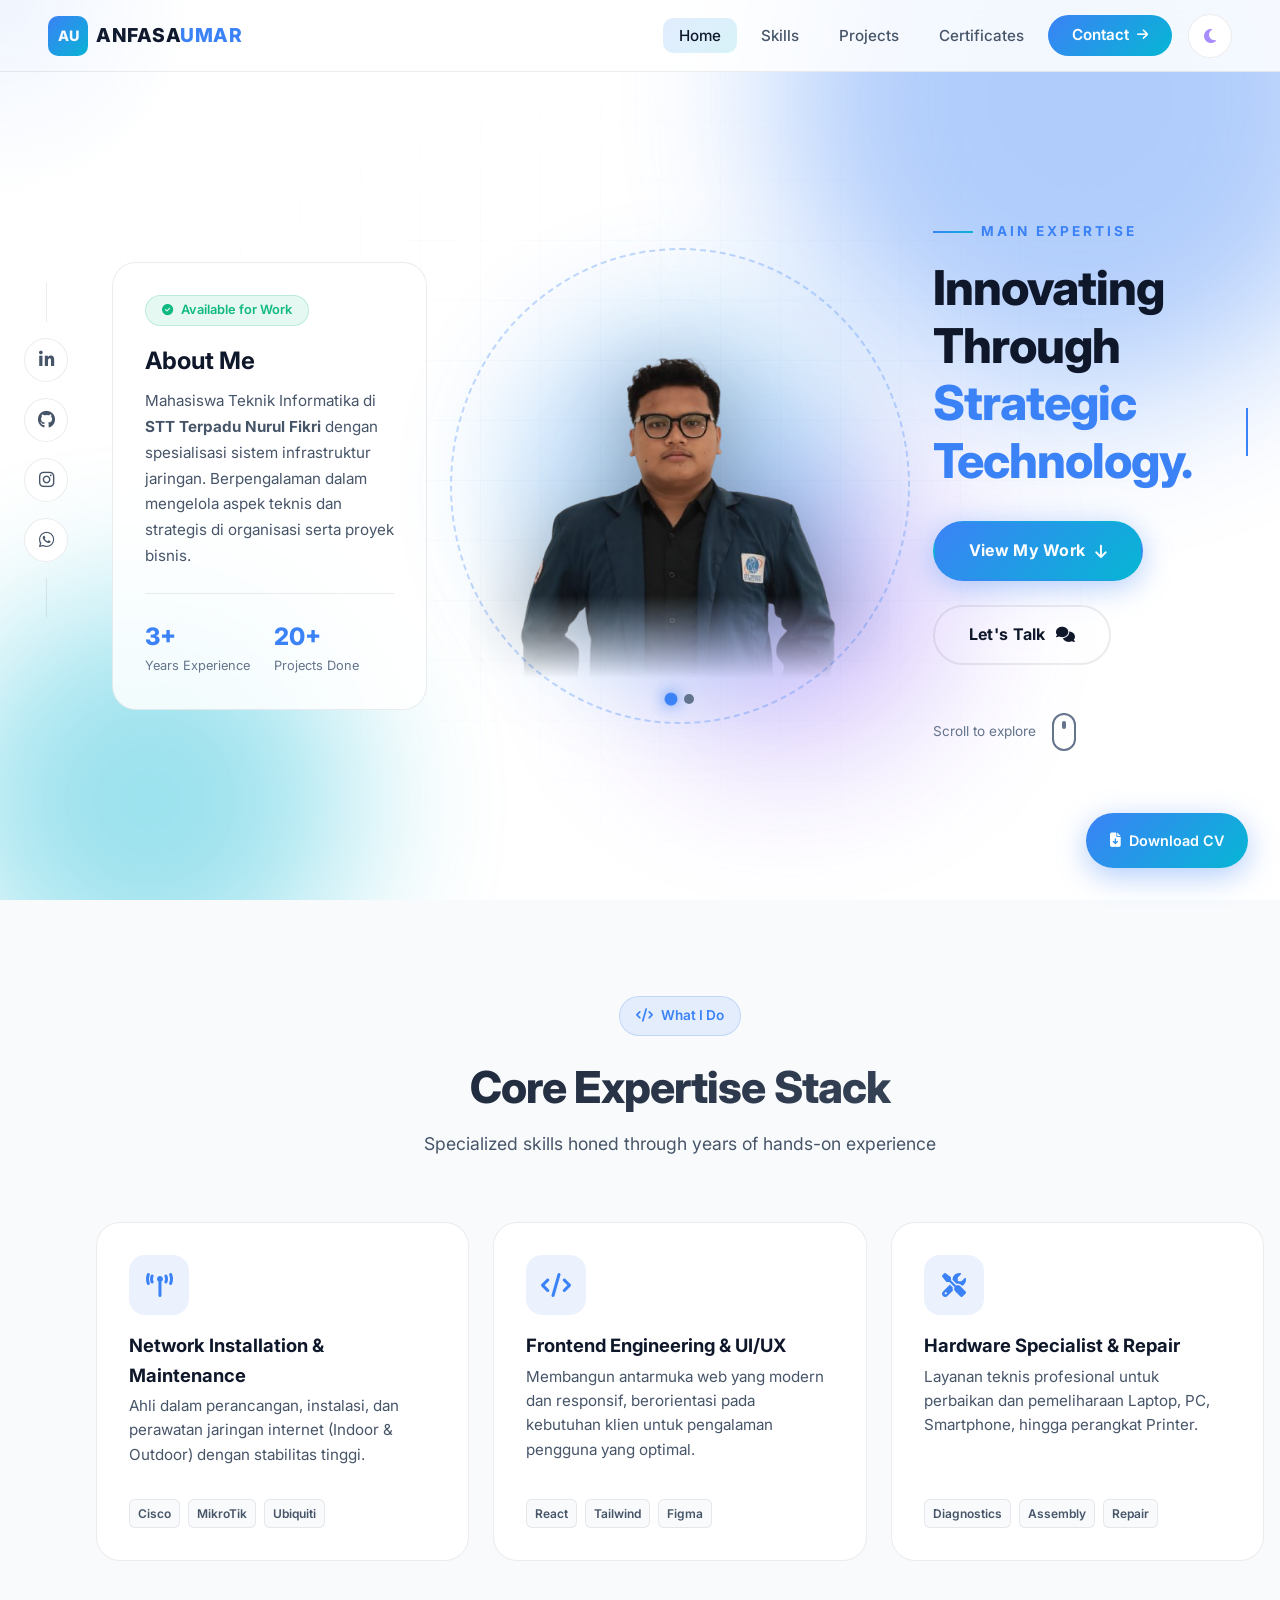
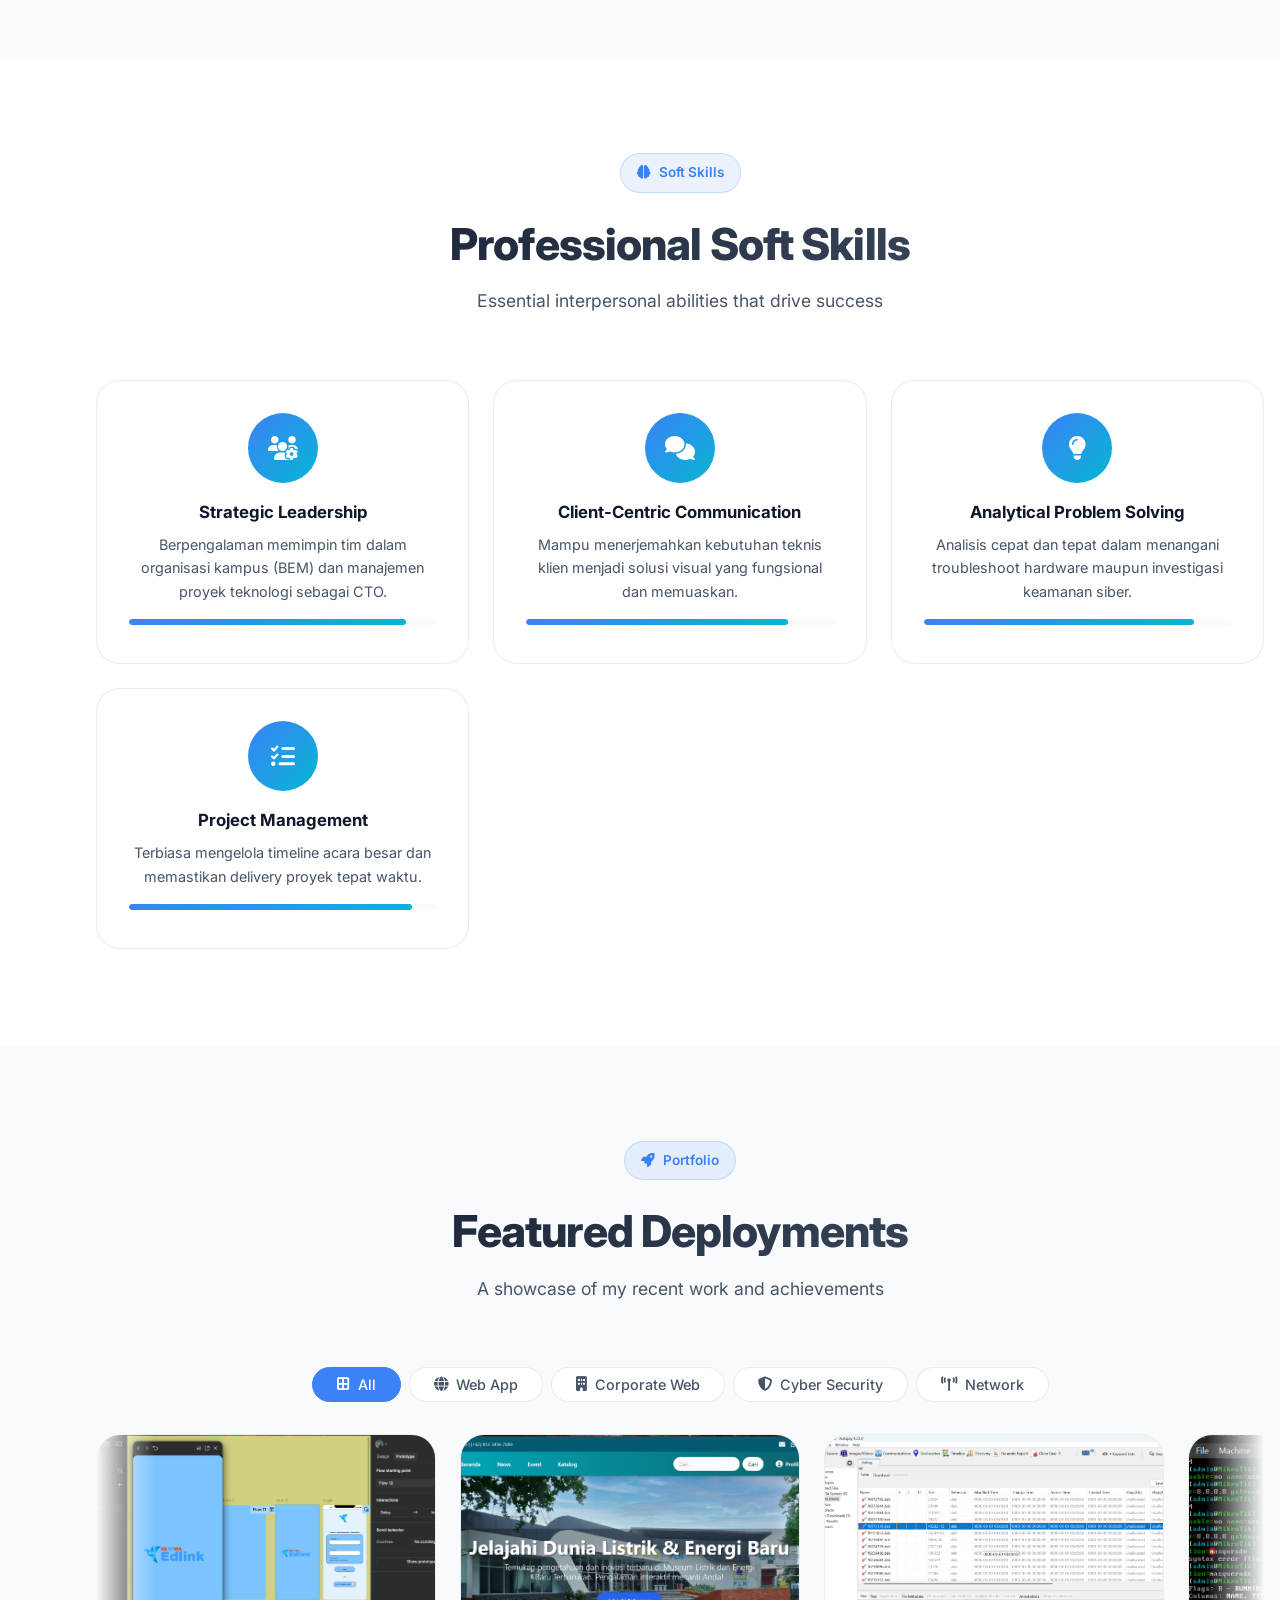
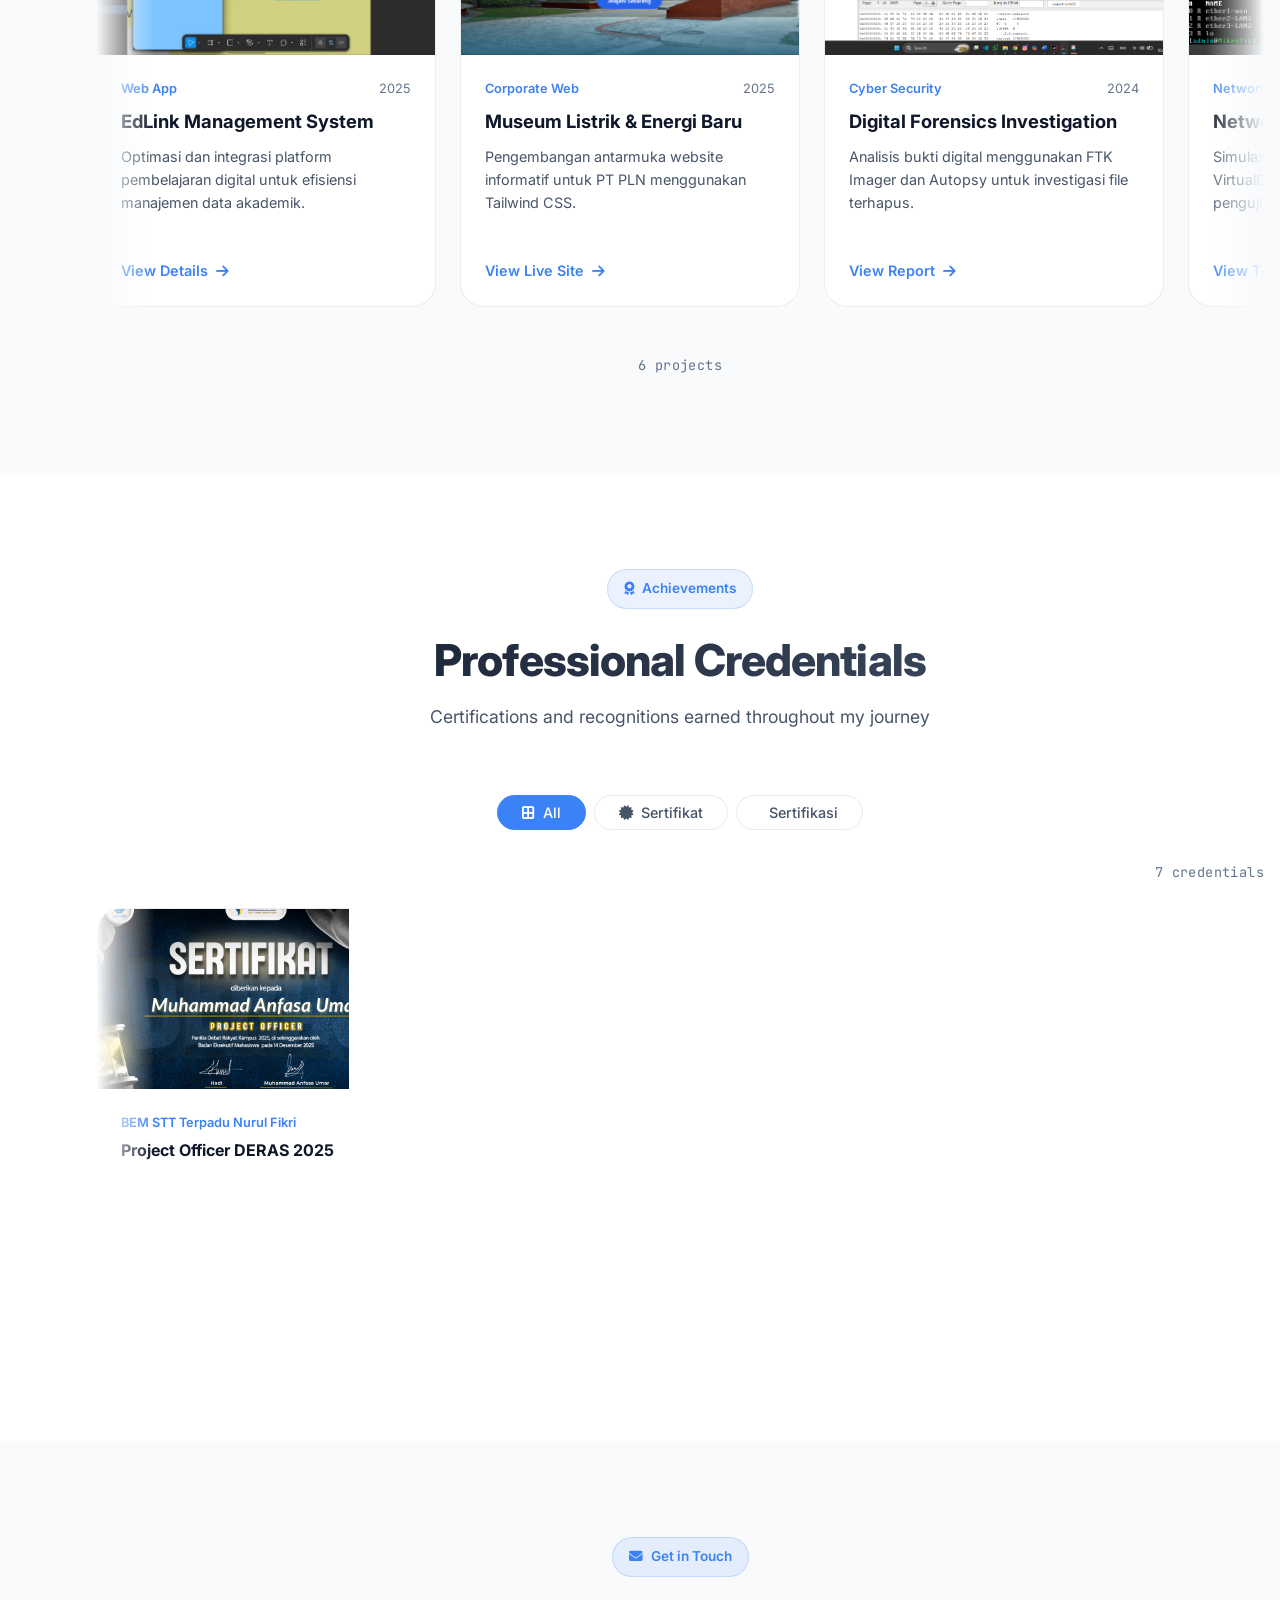
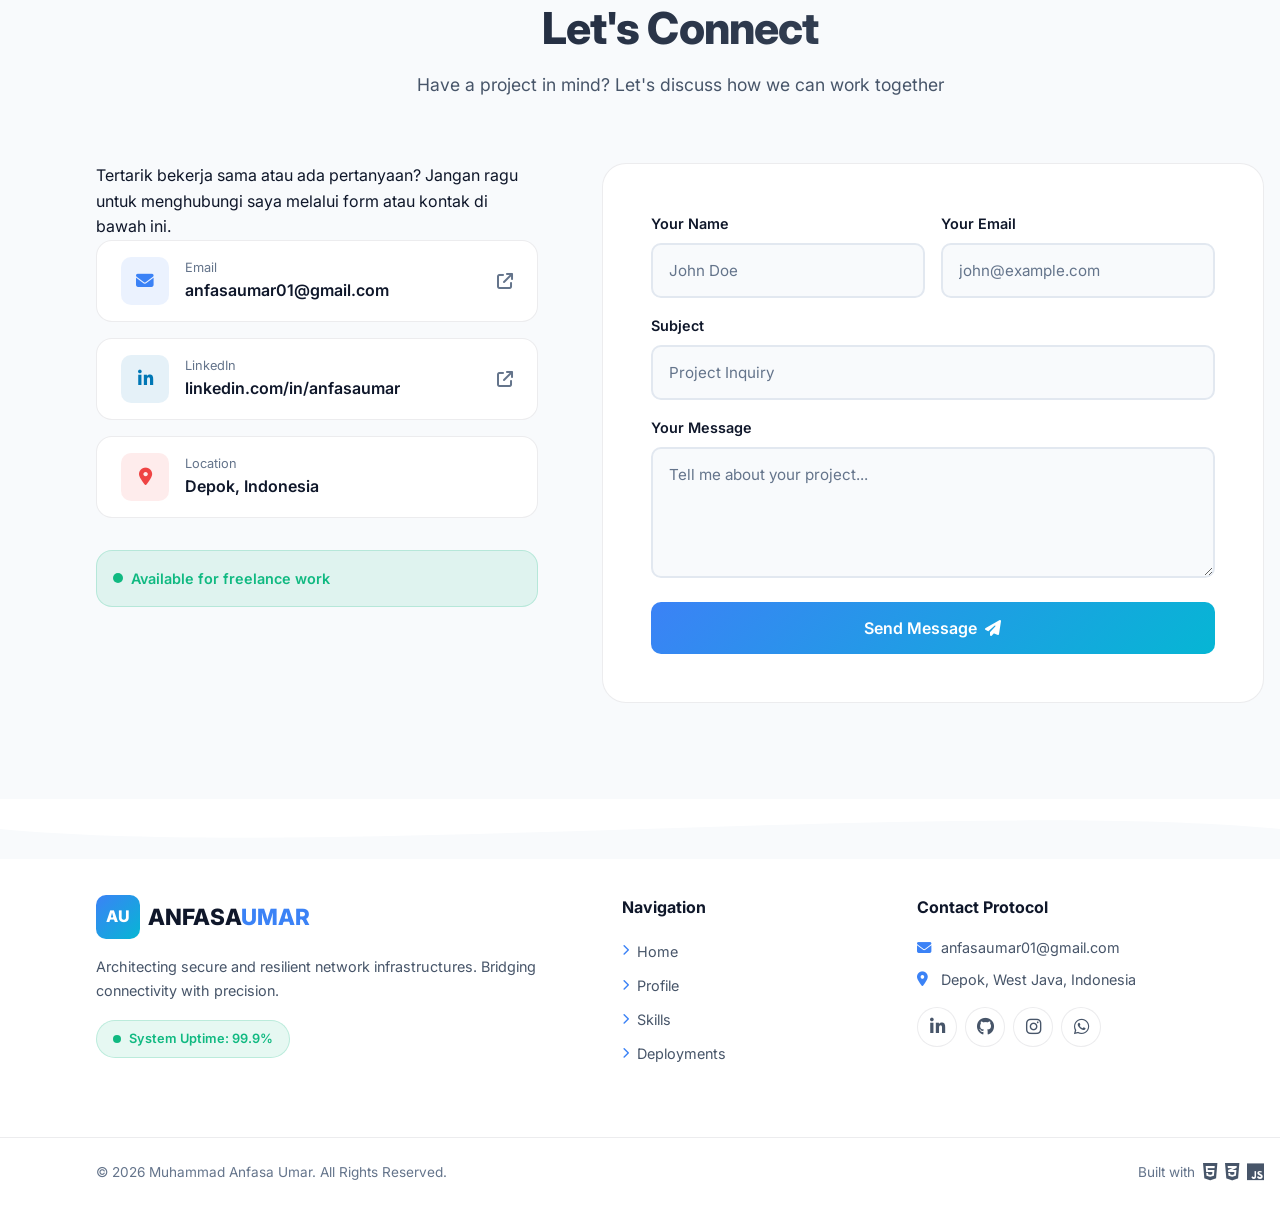
==== commit 6a780994: "scrol otomatis sertif dan project" ====
--- a/index.html
+++ b/index.html
@@ -425,191 +425,17 @@
           </p>
         </div>
 
-        <div class="project-grid">
-          <article class="project-card featured">
-            <div class="project-img-wrap">
-              <img
-                src="EdLink.png"
-                alt="EdLink Integration System"
-                loading="lazy"
-              />
-              <div class="project-overlay">
-                <div class="overlay-content">
-                  <div class="project-tags">
-                    <span>Frontend</span>
-                    <span>Figma</span>
-                    <span>Web Dev</span>
-                  </div>
-                  <a href="#" class="project-link">
-                    <i class="fas fa-arrow-up-right-from-square"></i>
-                  </a>
-                </div>
-              </div>
-            </div>
-            <div class="project-content">
-              <div class="project-meta">
-                <span class="project-category">Web Application</span>
-                <span class="project-year">2025</span>
-              </div>
-              <h3>EdLink Management System</h3>
-              <p>
-                Optimasi dan integrasi platform pembelajaran digital untuk
-                efisiensi manajemen data akademik.
-              </p>
-              <a href="#" class="view-detail">
-                <span>View Details</span>
-                <i class="fas fa-arrow-right"></i>
-              </a>
-            </div>
-          </article>
-
-          <article class="project-card">
-            <div class="project-img-wrap">
-              <img
-                src="MLEB.png"
-                alt="Museum Listrik Energi Baru"
-                loading="lazy"
-              />
-              <div class="project-overlay">
-                <div class="overlay-content">
-                  <div class="project-tags">
-                    <span>Tailwind CSS</span>
-                    <span>JavaScript</span>
-                    <span>Responsive</span>
-                  </div>
-                  <a href="#" class="project-link">
-                    <i class="fas fa-arrow-up-right-from-square"></i>
-                  </a>
-                </div>
-              </div>
-            </div>
-            <div class="project-content">
-              <div class="project-meta">
-                <span class="project-category">Corporate Website</span>
-                <span class="project-year">2025</span>
-              </div>
-              <h3>Museum Listrik & Energi Baru</h3>
-              <p>
-                Pengembangan antarmuka website informatif untuk PT PLN
-                menggunakan Tailwind CSS.
-              </p>
-              <a href="#" class="view-detail">
-                <span>View Live Site</span>
-                <i class="fas fa-arrow-right"></i>
-              </a>
-            </div>
-          </article>
-
-          <article class="project-card">
-            <div class="project-img-wrap">
-              <img
-                src="Autopsy.png"
-                alt="Digital Forensics Investigation"
-                loading="lazy"
-              />
-              <div class="project-overlay">
-                <div class="overlay-content">
-                  <div class="project-tags">
-                    <span>Forensics</span>
-                    <span>Autopsy</span>
-                    <span>Investigation</span>
-                  </div>
-                  <a href="#" class="project-link">
-                    <i class="fas fa-arrow-up-right-from-square"></i>
-                  </a>
-                </div>
-              </div>
-            </div>
-            <div class="project-content">
-              <div class="project-meta">
-                <span class="project-category">Cyber Security</span>
-                <span class="project-year">2024</span>
-              </div>
-              <h3>Digital Forensics Investigation</h3>
-              <p>
-                Analisis bukti digital menggunakan FTK Imager dan Autopsy untuk
-                investigasi file terhapus.
-              </p>
-              <a href="#" class="view-detail">
-                <span>View Report</span>
-                <i class="fas fa-arrow-right"></i>
-              </a>
-            </div>
-          </article>
-
-          <article class="project-card">
-            <div class="project-img-wrap">
-              <img
-                src="VKJ.png"
-                alt="Network Security Virtualization"
-                loading="lazy"
-              />
-              <div class="project-overlay">
-                <div class="overlay-content">
-                  <div class="project-tags">
-                    <span>MikroTik CHR</span>
-                    <span>Ubuntu Server</span>
-                    <span>Virtualization</span>
-                  </div>
-                  <a href="#" class="project-link">
-                    <i class="fas fa-arrow-up-right-from-square"></i>
-                  </a>
-                </div>
-              </div>
-            </div>
-            <div class="project-content">
-              <div class="project-meta">
-                <span class="project-category">Network Security</span>
-                <span class="project-year">2024</span>
-              </div>
-              <h3>Network Security Virtualization</h3>
-              <p>
-                Simulasi jaringan aman menggunakan VirtualBox dan MikroTik CHR
-                untuk pengujian firewall.
-              </p>
-              <a href="#" class="view-detail">
-                <span>View Topology</span>
-                <i class="fas fa-arrow-right"></i>
-              </a>
-            </div>
-          </article>
-
-          <article class="project-card">
-            <div class="project-img-wrap">
-              <img
-                src="jaktrans.png"
-                alt="Project Jakarta Trans"
-                loading="lazy"
-              />
-              <div class="project-overlay">
-                <div class="overlay-content">
-                  <div class="project-tags">
-                    <span>Frontend</span>
-                    <span>Figma</span>
-                    <span>Web Dev</span>
-                  </div>
-                  <a href="#" class="project-link">
-                    <i class="fas fa-arrow-up-right-from-square"></i>
-                  </a>
-                </div>
-              </div>
-            </div>
-            <div class="project-content">
-              <div class="project-meta">
-                <span class="project-category">Transportation App</span>
-                <span class="project-year">2024</span>
-              </div>
-              <h3>Project Jakarta Trans (JakTrans)</h3>
-              <p>
-                Rancang bangun aplikasi berbasis web untuk digitalisasi layanan
-                transportasi umum Jakarta.
-              </p>
-              <a href="#" class="view-detail">
-                <span>View Project</span>
-                <i class="fas fa-arrow-right"></i>
-              </a>
-            </div>
-          </article>
+        <!-- Filter Projects -->
+        <div class="project-filter-bar cert-filter" id="project-filter-bar" role="group" aria-label="Filter projects"></div>
+
+        <!-- Project Cards — auto-scroll kiri ke kanan, diisi oleh JS -->
+        <div class="project-marquee" id="project-marquee">
+          <div class="project-grid" id="project-grid"></div>
+        </div>
+
+        <!-- Counter -->
+        <div class="projects-footer">
+          <span class="item-count" id="project-count"></span>
         </div>
       </div>
     </section>
@@ -627,221 +453,17 @@
           </p>
         </div>
 
-        <div class="cert-filter" role="group" aria-label="Filter certificates">
-          <button class="filter-btn active" data-filter="all">
-            <i class="fas fa-border-all"></i>
-            <span>All</span>
-          </button>
-          <button class="filter-btn" data-filter="Sertifikat">
-            <i class="fas fa-certificate"></i>
-            <span>Sertifikat</span>
-          </button>
-          <button class="filter-btn" data-filter="Sertifikasi">
-            <i class="fas fa-file-certificate"></i>
-            <span>Sertifikasi</span>
-          </button>
-        </div>
-
-        <div class="cert-grid">
-          <article
-            class="cert-card"
-            data-category="Sertifikat"
-            data-img="MUHAMMAD ANFASA UMAR (1) (1).png"
-            data-caption="Project Officer DERAS 2025"
-          >
-            <div class="cert-badge">
-              <i class="fas fa-star"></i>
-            </div>
-            <div class="cert-img-wrap">
-              <img
-                src="MUHAMMAD ANFASA UMAR (1) (1).png"
-                alt="Project Officer DERAS"
-                loading="lazy"
-              />
-            </div>
-            <div class="cert-info">
-              <span class="cert-issuer">BEM STT Terpadu Nurul Fikri</span>
-              <h4>Project Officer DERAS 2025</h4>
-              <p>
-                Bertanggung jawab penuh dalam memimpin manajemen proyek dan
-                koordinasi antar divisi debat publik skala kampus.
-              </p>
-              <div class="cert-footer">
-                <span class="cert-date"
-                  ><i class="far fa-calendar"></i> 2025</span
-                >
-                <button class="cert-view" aria-label="View certificate">
-                  <i class="fas fa-expand"></i>
-                </button>
-              </div>
-            </div>
-          </article>
-
-          <article
-            class="cert-card"
-            data-category="Sertifikasi"
-            data-img="Sertifikat.K3L_page-0001.jpg"
-            data-caption="Kesehatan & Keselamatan Kerja"
-          >
-            <div class="cert-badge verified">
-              <i class="fas fa-check-circle"></i>
-            </div>
-            <div class="cert-img-wrap">
-              <img
-                src="Sertifikat.K3L_page-0001.jpg"
-                alt="K3L Certificate"
-                loading="lazy"
-              />
-            </div>
-            <div class="cert-info">
-              <span class="cert-issuer">GeoSafety Indonesia</span>
-              <h4>Kesehatan & Keselamatan Kerja</h4>
-              <p>
-                Sertifikat kompetensi K3L sesuai regulasi dan standar keamanan
-                kerja nasional.
-              </p>
-              <div class="cert-footer">
-                <span class="cert-date"
-                  ><i class="far fa-calendar"></i> 2024</span
-                >
-                <button class="cert-view" aria-label="View certificate">
-                  <i class="fas fa-expand"></i>
-                </button>
-              </div>
-            </div>
-          </article>
-
-          <article
-            class="cert-card"
-            data-category="Sertifikat"
-            data-img="Anfasa Umar.png"
-            data-caption="Pengabdian Mahasiswa 2025"
-          >
-            <div class="cert-badge">
-              <i class="fas fa-heart"></i>
-            </div>
-            <div class="cert-img-wrap">
-              <img
-                src="Anfasa Umar.png"
-                alt="Sertifikat Penghargaan Kastrat"
-                loading="lazy"
-              />
-            </div>
-            <div class="cert-info">
-              <span class="cert-issuer">BEM STT Terpadu Nurul Fikri</span>
-              <h4>Pengabdian Mahasiswa 2025</h4>
-              <p>
-                Penghargaan atas dedikasi membangun sinergi dengan masyarakat
-                melalui aksi pengabdian berkelanjutan.
-              </p>
-              <div class="cert-footer">
-                <span class="cert-date"
-                  ><i class="far fa-calendar"></i> 2025</span
-                >
-                <button class="cert-view" aria-label="View certificate">
-                  <i class="fas fa-expand"></i>
-                </button>
-              </div>
-            </div>
-          </article>
-
-          <article
-            class="cert-card"
-            data-category="Sertifikat"
-            data-img="Juara 3 Esai - M. Anfasa.png"
-            data-caption="Juara 3 Lomba Menulis"
-          >
-            <div class="cert-badge winner">
-              <i class="fas fa-trophy"></i>
-            </div>
-            <div class="cert-img-wrap">
-              <img
-                src="Juara 3 Esai - M. Anfasa.png"
-                alt="Juara 3 Lomba Menulis"
-                loading="lazy"
-              />
-            </div>
-            <div class="cert-info">
-              <span class="cert-issuer">EHA Institute</span>
-              <h4>Juara 3 Lomba Menulis</h4>
-              <p>
-                Penghargaan atas gagasan kreatif menganalisis gaya hidup dan
-                pola makan sehat bagi Generasi Z.
-              </p>
-              <div class="cert-footer">
-                <span class="cert-date"
-                  ><i class="far fa-calendar"></i> 2024</span
-                >
-                <button class="cert-view" aria-label="View certificate">
-                  <i class="fas fa-expand"></i>
-                </button>
-              </div>
-            </div>
-          </article>
-
-          <article
-            class="cert-card"
-            data-category="Sertifikat"
-            data-img="Sertifikat_magang.jpg"
-            data-caption="Internship PT. PLN Persero"
-          >
-            <div class="cert-badge">
-              <i class="fas fa-building"></i>
-            </div>
-            <div class="cert-img-wrap">
-              <img
-                src="Sertifikat_magang.jpg"
-                alt="Sertifikat Magang"
-                loading="lazy"
-              />
-            </div>
-            <div class="cert-info">
-              <span class="cert-issuer">Museum Listrik dan Energi Baru</span>
-              <h4>Internship — PT. PLN Persero Pusdiklat</h4>
-              <p>
-                Pengembangan antarmuka web dan pemeliharaan infrastruktur IT
-                untuk operasional museum.
-              </p>
-              <div class="cert-footer">
-                <span class="cert-date"
-                  ><i class="far fa-calendar"></i> 2025</span
-                >
-                <button class="cert-view" aria-label="View certificate">
-                  <i class="fas fa-expand"></i>
-                </button>
-              </div>
-            </div>
-          </article>
-
-          <article
-            class="cert-card"
-            data-category="Sertifikat"
-            data-img="UMAR.png"
-            data-caption="Panitia Pelantikan UKM"
-          >
-            <div class="cert-badge">
-              <i class="fas fa-users"></i>
-            </div>
-            <div class="cert-img-wrap">
-              <img src="UMAR.png" alt="Sertifikat UKM" loading="lazy" />
-            </div>
-            <div class="cert-info">
-              <span class="cert-issuer">BEM STT Terpadu Nurul Fikri</span>
-              <h4>Panitia Pelantikan Kepala UKM</h4>
-              <p>
-                Koordinasi teknis pelaksanaan prosesi pelantikan formal seluruh
-                pimpinan Unit Kegiatan Mahasiswa.
-              </p>
-              <div class="cert-footer">
-                <span class="cert-date"
-                  ><i class="far fa-calendar"></i> 2024</span
-                >
-                <button class="cert-view" aria-label="View certificate">
-                  <i class="fas fa-expand"></i>
-                </button>
-              </div>
-            </div>
-          </article>
+        <!-- Filter bar — diisi oleh JS -->
+        <div class="cert-filter" id="cert-filter-bar" role="group" aria-label="Filter certificates"></div>
+
+        <!-- Counter -->
+        <div class="certs-meta">
+          <span class="item-count" id="cert-count"></span>
+        </div>
+
+        <!-- Cert Cards — auto-scroll kiri ke kanan, diisi oleh JS -->
+        <div class="cert-marquee" id="cert-marquee">
+          <div class="cert-grid" id="cert-grid"></div>
         </div>
       </div>
     </section>
@@ -984,8 +606,8 @@
 
     <!-- Floating CV Button -->
     <a
-      href="cv.jpg"
-      download="Anfasa-Umar-CV.pdf"
+      href="cvgw.jpg"
+      download="Anfasa-Umar-CV.jpg"
       class="floating-cv"
       aria-label="Download CV"
     >
--- a/style.css
+++ b/style.css
@@ -601,14 +601,38 @@
 
 /* ── Projects ── */
 .projects { background:var(--bg-surface); }
-.project-grid { display:grid;grid-template-columns:repeat(auto-fill,minmax(min(340px,100%),1fr));gap:var(--sp-lg); }
-.project-card { background:var(--bg-card);border:1px solid var(--border);border-radius:var(--radius-xl);overflow:hidden;display:flex;flex-direction:column;transition:all var(--trans-normal); }
-.project-card.featured { grid-column:span 2; }
-@media (max-width:768px) { .project-card.featured { grid-column:span 1; } }
+
+/* Auto-scrolling marquee track (kiri → kanan otomatis) */
+.project-marquee {
+  position:relative;
+  overflow:hidden;
+  -webkit-mask-image:linear-gradient(to right,transparent 0,#000 5%,#000 95%,transparent 100%);
+  mask-image:linear-gradient(to right,transparent 0,#000 5%,#000 95%,transparent 100%);
+}
+.project-grid {
+  display:flex;
+  gap:var(--sp-lg);
+  width:max-content;
+  animation:marqueeLTR var(--marquee-duration,40s) linear infinite;
+}
+.project-marquee:hover .project-grid,
+.project-marquee.paused .project-grid { animation-play-state:paused; }
+
+@keyframes marqueeLTR {
+  from { transform:translateX(-50%); }
+  to   { transform:translateX(0%); }
+}
+
+.project-card {
+  background:var(--bg-card);border:1px solid var(--border);border-radius:var(--radius-xl);
+  overflow:hidden;display:flex;flex-direction:column;transition:border-color var(--trans-normal),box-shadow var(--trans-normal),transform var(--trans-normal);
+  flex:0 0 340px;width:340px;
+}
+.project-card.featured { flex-basis:340px;width:340px; }
 .project-card:hover { transform:translateY(-8px);border-color:var(--clr-primary);box-shadow:var(--shadow-xl),var(--shadow-glow); }
 
 .project-img-wrap { height:220px;position:relative;overflow:hidden; }
-.project-card.featured .project-img-wrap { height:280px; }
+.project-card.featured .project-img-wrap { height:220px; }
 .project-img-wrap img { width:100%;height:100%;object-fit:cover;transition:transform var(--trans-slow); }
 .project-card:hover .project-img-wrap img { transform:scale(1.1); }
 
@@ -640,8 +664,26 @@
 .filter-btn { display:inline-flex;align-items:center;gap:var(--sp-sm);padding:var(--sp-sm) var(--sp-lg);background:var(--bg-card);border:1px solid var(--border);border-radius:var(--radius-full);color:var(--txt-secondary);font-size:0.9rem;font-weight:500;transition:all var(--trans-fast); }
 .filter-btn:hover,.filter-btn.active { background:var(--clr-primary);border-color:var(--clr-primary);color:#fff; }
 
-.cert-grid { display:grid;grid-template-columns:repeat(auto-fill,minmax(min(320px,100%),1fr));gap:var(--sp-lg); }
-.cert-card { background:var(--bg-card);border:1px solid var(--border);border-radius:var(--radius-xl);overflow:hidden;cursor:pointer;transition:all var(--trans-normal);position:relative; }
+.cert-marquee {
+  position:relative;
+  overflow:hidden;
+  -webkit-mask-image:linear-gradient(to right,transparent 0,#000 5%,#000 95%,transparent 100%);
+  mask-image:linear-gradient(to right,transparent 0,#000 5%,#000 95%,transparent 100%);
+}
+.cert-grid {
+  display:flex;
+  gap:var(--sp-lg);
+  width:max-content;
+  animation:marqueeLTR var(--marquee-duration-cert,50s) linear infinite;
+}
+.cert-marquee:hover .cert-grid,
+.cert-marquee.paused .cert-grid { animation-play-state:paused; }
+
+.cert-card {
+  background:var(--bg-card);border:1px solid var(--border);border-radius:var(--radius-xl);
+  overflow:hidden;cursor:pointer;transition:border-color var(--trans-normal),box-shadow var(--trans-normal),transform var(--trans-normal);position:relative;
+  flex:0 0 320px;width:320px;
+}
 .cert-card:hover,.cert-card:focus-visible { transform:translateY(-6px);border-color:var(--clr-primary);box-shadow:var(--shadow-xl),var(--shadow-glow);outline:none; }
 .cert-card:focus-visible { outline:2px solid var(--clr-primary); outline-offset:2px; }
 
@@ -855,6 +897,8 @@
   .intro-stats { flex-direction:column;gap:var(--sp-md); }
   .contact-form { padding:var(--sp-lg); }
   .close-modal { top:var(--sp-md);right:var(--sp-md); }
+  .project-card,.project-card.featured { flex-basis:280px;width:280px; }
+  .cert-card { flex-basis:260px;width:260px; }
 }
 
 @media (max-width:400px) {
@@ -868,7 +912,7 @@
 
 @media (min-width:1440px) {
   .hero-content { max-width:1600px; }
-  .skills-grid,.project-grid,.cert-grid { grid-template-columns:repeat(3,1fr); }
+  .skills-grid { grid-template-columns:repeat(3,1fr); }
 }
 
 @media (prefers-reduced-motion:reduce) {
@@ -886,4 +930,65 @@
 @keyframes fadeIn {
   from { opacity:0;transform:translateY(10px); }
   to   { opacity:1;transform:translateY(0); }
-}+}
+/* ════════════════════════════════════════════════
+   v3.0 — Data-driven Projects & Certificates
+   ════════════════════════════════════════════════ */
+
+/* ── Project Filter Bar ── */
+.project-filter-bar { margin-bottom: var(--sp-xl); }
+
+/* ── Projects Footer (count + load more) ── */
+.projects-footer {
+  display: flex;
+  align-items: center;
+  justify-content: center;
+  gap: var(--sp-lg);
+  margin-top: var(--sp-2xl);
+  flex-wrap: wrap;
+}
+
+.item-count {
+  font-size: 0.85rem;
+  color: var(--txt-muted);
+  font-family: 'JetBrains Mono', monospace;
+  letter-spacing: 0.03em;
+}
+
+.btn-load-more { display: none !important; }
+
+/* ── Cert overlay on hover ── */
+.cert-img-wrap { position: relative; }
+
+.cert-img-overlay {
+  position: absolute;
+  inset: 0;
+  background: rgba(59,130,246,0.5);
+  display: grid;
+  place-items: center;
+  opacity: 0;
+  transition: opacity var(--trans-normal);
+  color: #fff;
+  font-size: 1.4rem;
+}
+.cert-card:hover .cert-img-overlay { opacity: 1; }
+
+/* ── Cert category tag in footer ── */
+.cert-category-tag {
+  font-size: 0.72rem;
+  font-weight: 600;
+  padding: 0.2rem 0.6rem;
+  border-radius: var(--radius-full);
+  background: rgba(59,130,246,0.12);
+  color: var(--clr-primary);
+  letter-spacing: 0.02em;
+  text-transform: uppercase;
+}
+
+/* ── Certs meta bar ── */
+.certs-meta {
+  display: flex;
+  justify-content: flex-end;
+  margin-bottom: var(--sp-lg);
+  margin-top: calc(-1 * var(--sp-md));
+}
